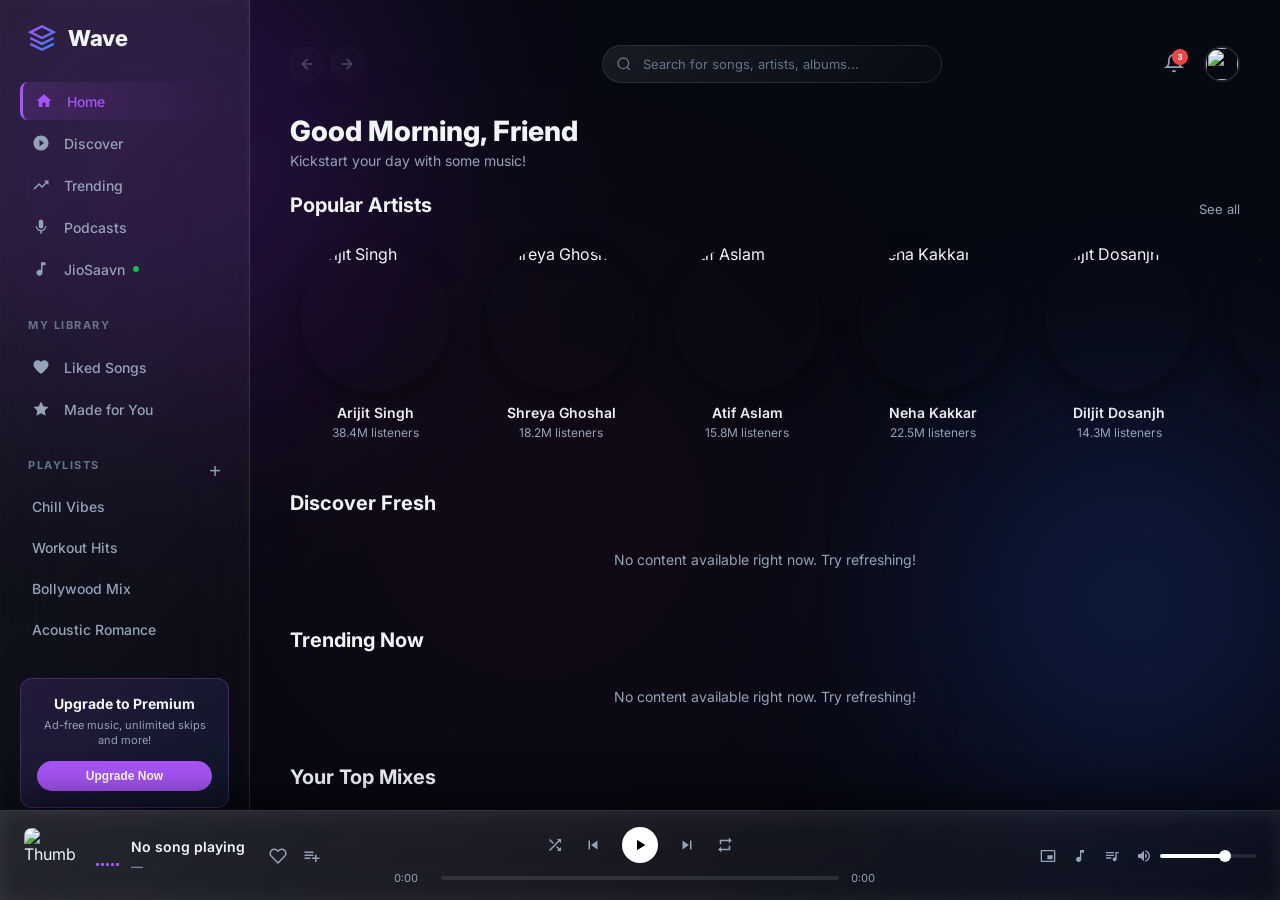
==== index.html @ ecfdfbd8 "version 1.7" ====
<!DOCTYPE html>
    <html lang="en">
    <head>
      <meta charset="UTF-8">
      <meta name="viewport" content="width=device-width, initial-scale=1.0, maximum-scale=1.0, user-scalable=no">
      <title>Wave Music</title>
      <link rel="preconnect" href="https://fonts.googleapis.com">
      <link rel="preconnect" href="https://fonts.gstatic.com" crossorigin>
      <link href="https://fonts.googleapis.com/css2?family=Inter:wght@400;500;600;700;800&display=swap" rel="stylesheet">
      <link rel="stylesheet" href="style.css">
      <link rel="manifest" href="./manifest.json">
      <meta name="theme-color" content="#0a0a0a">
      <link rel="icon" type="image/png" href="https://placehold.co/192x192/1a1a1a/a855f7?text=W">
      <link rel="apple-touch-icon" href="https://placehold.co/192x192/1a1a1a/a855f7?text=W">
    </head>
    <body>

      <div class="bg-theme">
        <div class="glow glow-purple"></div>
        <div class="glow glow-blue"></div>
        <div class="glow glow-pink"></div>
      </div>

      <div class="app-container">

        <aside class="sidebar">
          <div class="logo">
            <svg viewBox="0 0 24 24" fill="none" stroke="url(#logo-grad)" stroke-width="2"><path d="M12 2L2 7l10 5 10-5-10-5zM2 17l10 5 10-5M2 12l10 5 10-5"/><defs><linearGradient id="logo-grad" x1="0" y1="0" x2="1" y2="1"><stop offset="0%" stop-color="#a855f7"/><stop offset="100%" stop-color="#3b82f6"/></linearGradient></defs></svg>
            <span>Wave</span>
          </div>

          <nav class="nav-section">
            <a href="#" class="nav-item active" onclick="navigateTo('home', event)">
              <svg viewBox="0 0 24 24" fill="currentColor"><path d="M10 20v-6h4v6h5v-8h3L12 3 2 12h3v8z"/></svg>
              Home
            </a>
            <a href="#" class="nav-item" onclick="navigateTo('discover', event)">
              <svg viewBox="0 0 24 24" fill="currentColor"><path d="M12 2C6.48 2 2 6.48 2 12s4.48 10 10 10 10-4.48 10-10S17.52 2 12 2zm-2 14.5v-9l6 4.5-6 4.5z"/></svg>
              Discover
            </a>
            <a href="#" class="nav-item" onclick="navigateTo('trending', event)">
              <svg viewBox="0 0 24 24" fill="currentColor"><path d="M16 6l2.29 2.29-4.88 4.88-4-4L2 16.59 3.41 18l6-6 4 4 6.3-6.29L22 12V6z"/></svg>
              Trending
            </a>
            <a href="#" class="nav-item" onclick="navigateTo('podcasts', event)">
              <svg viewBox="0 0 24 24" fill="currentColor"><path d="M12 14c1.66 0 2.99-1.34 2.99-3L15 5c0-1.66-1.34-3-3-3S9 3.34 9 5v6c0 1.66 1.34 3 3 3zm5.3-3c0 3-2.54 5.1-5.3 5.1S6.7 14 6.7 11H5c0 3.41 2.72 6.23 6 6.72V21h2v-3.28c3.28-.48 6-3.3 6-6.72h-1.7z"/></svg>
              Podcasts
            </a>
            <a href="#" class="nav-item nav-jiosaavn" onclick="navigateTo('jiosaavn-browse', event)">
              <svg viewBox="0 0 24 24" fill="currentColor"><path d="M12 3v10.55c-.59-.34-1.27-.55-2-.55-2.21 0-4 1.79-4 4s1.79 4 4 4 4-1.79 4-4V7h4V3h-6z"/></svg>
              <span>JioSaavn <span class="live-dot"></span></span>
            </a>
          </nav>

          <div class="nav-section">
            <h3 class="section-title">MY LIBRARY</h3>
            <a href="#" class="nav-item" onclick="navigateTo('liked', event)">
              <svg viewBox="0 0 24 24" fill="currentColor"><path d="M12 21.35l-1.45-1.32C5.4 15.36 2 12.28 2 8.5 2 5.42 4.42 3 7.5 3c1.74 0 3.41.81 4.5 2.09C13.09 3.81 14.76 3 16.5 3 19.58 3 22 5.42 22 8.5c0 3.78-3.4 6.86-8.55 11.54L12 21.35z"/></svg>
              Liked Songs
            </a>
            <a href="#" class="nav-item" onclick="navigateTo('madeforyou', event)">
              <svg viewBox="0 0 24 24" fill="currentColor"><path d="M12 2l3.09 6.26L22 9.27l-5 4.87 1.18 6.88L12 17.77l-6.18 3.25L7 14.14 2 9.27l6.91-1.01L12 2z"/></svg>
              Made for You
            </a>
          </div>

          <div class="nav-section">
            <div class="section-title-row">
              <h3 class="section-title">PLAYLISTS</h3>
              <button class="add-btn" onclick="openCreatePlaylist()">+</button>
            </div>
            <a href="#" class="nav-item" onclick="navigateTo('playlist', event, 'm1')">Chill Vibes</a>
            <a href="#" class="nav-item" onclick="navigateTo('playlist', event, 'm2')">Workout Hits</a>
            <a href="#" class="nav-item" onclick="navigateTo('playlist', event, 'm3')">Bollywood Mix</a>
            <a href="#" class="nav-item" onclick="navigateTo('playlist', event, 'm4')">Acoustic Romance</a>
          </div>

          <div class="upgrade-card">
            <h4>Upgrade to Premium</h4>
            <p>Ad-free music, unlimited skips and more!</p>
            <button class="upgrade-btn">Upgrade Now</button>
          </div>
        </aside>

        <main class="main-content">

          <header class="topbar">
            
            <div class="nav-arrows" id="nav-arrows">
              <button class="nav-arrow-btn" id="btn-back" onclick="goBack()" title="Go Back" disabled>
                <svg viewBox="0 0 24 24" fill="none" stroke="currentColor" stroke-width="2.5" stroke-linecap="round" stroke-linejoin="round">
                  <path d="M19 12H5M12 5l-7 7 7 7"/>
                </svg>
              </button>
              <button class="nav-arrow-btn" id="btn-forward" onclick="goForward()" title="Go Forward" disabled>
                <svg viewBox="0 0 24 24" fill="none" stroke="currentColor" stroke-width="2.5" stroke-linecap="round" stroke-linejoin="round">
                  <path d="M5 12h14M12 5l7 7-7 7"/>
                </svg>
              </button>
            </div>
            <div class="search-container">
              <svg class="search-icon" viewBox="0 0 24 24" fill="none" stroke="currentColor" stroke-width="2"><circle cx="11" cy="11" r="8"/><path d="M21 21l-4.35-4.35"/></svg>
              <input type="text" id="search-input" placeholder="Search for songs, artists, albums..." class="search-input" oninput="handleSearch(event)">
              <div id="search-dropdown" class="search-dropdown hidden"></div>
            </div>


            <div class="dynamic-island" id="dynamic-island" onclick="toggleDiExpanded()">
              <div class="di-notif-content" id="di-notif-content">
                <div class="di-icon" id="di-icon-wrap"></div>
                <div class="di-content">
                  <span class="di-text" id="di-text"></span>
                  <span class="di-subtext" id="di-subtext"></span>
                </div>
              </div>
              <div class="di-media-content" id="di-media-content" style="display: none;">
                <div class="di-media-collapsed" id="di-media-collapsed">
                  <img src="" alt="" class="di-art-small" id="di-art-small">
                  <div class="di-waveform" id="di-waveform-small">
                    <span></span><span></span><span></span><span></span>
                  </div>
                </div>
                <div class="di-media-expanded" id="di-media-expanded">
                  <div class="di-expanded-top">
                    <img src="" alt="" class="di-art-large" id="di-art-large">
                    <div class="di-expanded-info">
                      <div class="di-title" id="di-media-title">Song Title</div>
                      <div class="di-artist" id="di-media-artist">Artist</div>
                    </div>
                    <div class="di-waveform large" id="di-waveform-large">
                      <span></span><span></span><span></span><span></span>
                    </div>
                  </div>
                  <div class="di-expanded-progress">
                    <span id="di-curr-time">0:00</span>
                    <div class="di-prog-bg" onclick="event.stopPropagation(); seekDi(event)">
                      <div class="di-prog-fill" id="di-prog-fill"></div>
                    </div>
                    <span id="di-tot-time">-0:00</span>
                  </div>
                  <div class="di-expanded-controls">
                    <button onclick="event.stopPropagation(); prevSong()"><svg viewBox="0 0 24 24" fill="currentColor"><path d="M19 20L9 12l10-8v16z M5 19h2V5H5v14z"/></svg></button>
                    <button onclick="event.stopPropagation(); togglePlay()" id="di-play-btn"><svg viewBox="0 0 24 24" fill="currentColor"><path d="M8 5v14l11-7z"/></svg></button>
                    <button onclick="event.stopPropagation(); nextSong()"><svg viewBox="0 0 24 24" fill="currentColor"><path d="M5 4l10 8-10 8V4z M19 5h-2v14h2V5z"/></svg></button>
                  </div>
                </div>
              </div>
            </div>

            <div class="topbar-right">
              <button class="bell-btn" onclick="toggleNotifications()" id="bell-btn">
                <svg viewBox="0 0 24 24" fill="none" stroke="currentColor" stroke-width="2"><path d="M18 8A6 6 0 0 0 6 8c0 7-3 9-3 9h18s-3-2-3-9"/><path d="M13.73 21a2 2 0 0 1-3.46 0"/></svg>
                <span class="notif-badge" id="notif-badge">3</span>
              </button>
              <div class="notif-dropdown hidden" id="notif-dropdown">
                <div class="notif-header"><h4>Notifications</h4><button onclick="clearNotifications()">Clear</button></div>
                <div class="notif-item"><span class="notif-dot"></span>New release: Kesariya by Arijit Singh</div>
                <div class="notif-item"><span class="notif-dot"></span>Anuv Jain dropped a new album!</div>
                <div class="notif-item"><span class="notif-dot"></span>Your Daily Mix is ready</div>
              </div>
              <div class="profile-pic" id="profile-pic" onclick="openProfileModal()" title="Edit Profile">
                <img src="https://placehold.co/100x100/1a1a1a/a855f7?text=U" alt="" id="profile-img">
                <div class="profile-initial hidden" id="profile-initial"></div>
              </div>
            </div>
          </header>

          <div id="main-view">
            
          </div>
          
        </main>

      </div>

      <nav class="mobile-nav" id="mobile-nav">
        <a href="#" class="mob-nav-item active" onclick="navigateTo('home', event)">
          <svg viewBox="0 0 24 24" fill="currentColor"><path d="M10 20v-6h4v6h5v-8h3L12 3 2 12h3v8z"/></svg>
          <span>Home</span>
        </a>
        <a href="#" class="mob-nav-item" onclick="navigateTo('discover', event)">
          <svg viewBox="0 0 24 24" fill="currentColor"><path d="M12 2C6.48 2 2 6.48 2 12s4.48 10 10 10 10-4.48 10-10S17.52 2 12 2zm-2 14.5v-9l6 4.5-6 4.5z"/></svg>
          <span>Discover</span>
        </a>
        <a href="#" class="mob-nav-item" onclick="navigateTo('library', event)">
          <svg viewBox="0 0 24 24" fill="currentColor"><path d="M4 6H2v14c0 1.1.9 2 2 2h14v-2H4V6zm16-4H8c-1.1 0-2 .9-2 2v12c0 1.1.9 2 2 2h12c1.1 0 2-.9 2-2V4c0-1.1-.9-2-2-2zm-1 9H9V9h10v2zm-4 4H9v-2h6v2zm4-8H9V5h10v2z"/></svg>
          <span>Library</span>
        </a>
        <a href="#" class="mob-nav-item" onclick="navigateTo('search', event)">
          <svg viewBox="0 0 24 24" fill="none" stroke="currentColor" stroke-width="2"><circle cx="11" cy="11" r="8"/><path d="M21 21l-4.35-4.35" stroke-linecap="round"/></svg>
          <span>Search</span>
        </a>
        <a href="#" class="mob-nav-item" onclick="openProfileModal()">
          <svg viewBox="0 0 24 24" fill="currentColor"><path d="M12 12c2.21 0 4-1.79 4-4s-1.79-4-4-4-4 1.79-4 4 1.79 4 4 4zm0 2c-2.67 0-8 1.34-8 4v2h16v-2c0-2.66-5.33-4-8-4z"/></svg>
          <span>Profile</span>
        </a>
      </nav>
      
      <div class="mobile-now-playing" id="mobile-now-playing">
        
        <div class="mnp-handle-bar" id="mnp-drag-handle"></div>

        <div class="mnp-art-wrap">
          <img src="https://placehold.co/200x200/1a1a1a/a855f7?text=Music" alt="" class="mnp-art" id="mnp-art">
          <div class="mnp-art-glow" id="mnp-art-glow"></div>
        </div>

        <div class="mnp-info">
          <div class="mnp-meta">
            <div>
              <div class="mnp-title" id="mnp-title">No song playing</div>
              <div class="mnp-artist" id="mnp-artist">—</div>
            </div>
            <button class="mnp-like-btn" id="mnp-like-btn" onclick="toggleLike(); syncMobileNowPlayingLike()">
              <svg viewBox="0 0 24 24" fill="none" stroke="currentColor" stroke-width="2"><path d="M20.84 4.61a5.5 5.5 0 0 0-7.78 0L12 5.67l-1.06-1.06a5.5 5.5 0 0 0-7.78 7.78l1.06 1.06L12 21.23l7.78-7.78 1.06-1.06a5.5 5.5 0 0 0 0-7.78z"/></svg>
            </button>
          </div>

          <div class="mnp-progress-wrap">
            <div class="mnp-progress-bar" id="mnp-prog-track" onclick="seekTo(event)">
              <div class="mnp-progress-fill" id="mnp-prog-fill"></div>
              <div class="mnp-progress-thumb" id="mnp-prog-thumb"></div>
            </div>
            <div class="mnp-time-row">
              <span id="mnp-cur-time">0:00</span>
              <span id="mnp-tot-time">0:00</span>
            </div>
          </div>

          <div class="mnp-controls">
            <button class="mnp-ctrl-btn" id="mnp-shuffle" onclick="toggleShuffle()">
              <svg viewBox="0 0 24 24" fill="currentColor"><path d="M10.59 9.17L5.41 4 4 5.41l5.17 5.17 1.42-1.41zM14.5 4l2.04 2.04L4 18.59 5.41 20 17.96 7.46 20 9.5V4h-5.5zm.33 9.41l-1.41 1.41 3.13 3.13L14.5 20H20v-5.5l-2.04 2.04-3.13-3.13z"/></svg>
            </button>
            <button class="mnp-ctrl-btn mnp-prev" onclick="prevSong()">
              <svg viewBox="0 0 24 24" fill="currentColor"><path d="M6 6h2v12H6zm3.5 6l8.5 6V6z"/></svg>
            </button>
            <button class="mnp-play-btn" id="mnp-play-btn" onclick="togglePlay()">
              <svg id="mnp-ico-play" viewBox="0 0 24 24" fill="currentColor"><path d="M8 5v14l11-7z"/></svg>
              <svg id="mnp-ico-pause" viewBox="0 0 24 24" fill="currentColor" style="display:none"><path d="M6 19h4V5H6v14zm8-14v14h4V5h-4z"/></svg>
            </button>
            <button class="mnp-ctrl-btn mnp-next" onclick="nextSong()">
              <svg viewBox="0 0 24 24" fill="currentColor"><path d="M6 18l8.5-6L6 6v12zM16 6v12h2V6h-2z"/></svg>
            </button>
            <button class="mnp-ctrl-btn" onclick="openMobileQueue()">
              <svg viewBox="0 0 24 24" fill="currentColor"><path d="M15 6H3v2h12V6zm0 4H3v2h12v-2zM3 16h8v-2H3v2zM17 6v8.18c-.31-.11-.65-.18-1-.18-1.66 0-3 1.34-3 3s1.34 3 3 3 3-1.34 3-3V8h3V6h-5z"/></svg>
            </button>
          </div>

          <div class="mnp-volume">
            <svg viewBox="0 0 24 24" fill="currentColor" width="16" height="16"><path d="M18.5 12c0-1.77-1.02-3.29-2.5-4.03v8.05c1.48-.73 2.5-2.25 2.5-4.02zM5 9v6h4l5 5V4L9 9H5z"/></svg>
            <input type="range" class="mnp-vol-slider" id="mnp-vol-slider" min="0" max="100" value="70" oninput="setVolume(this.value)">
            <svg viewBox="0 0 24 24" fill="currentColor" width="16" height="16"><path d="M3 9v6h4l5 5V4L7 9H3zm13.5 3c0-1.77-1.02-3.29-2.5-4.03v8.05c1.48-.73 2.5-2.25 2.5-4.02zM14 3.23v2.06c2.89.86 5 3.54 5 6.71s-2.11 5.85-5 6.71v2.06c4.01-.91 7-4.49 7-8.77s-2.99-7.86-7-8.77z"/></svg>
          </div>
        </div>
      </div>

      <div class="bottom-player" id="bottom-player-bar" onclick="openMobileNowPlaying(event)">
        <div class="player-left">
          <img src="https://placehold.co/200x200/1a1a1a/a855f7?text=Music" alt="Thumb" class="player-thumb" id="pl-thumb">
          <div class="equalizer" id="equalizer">
            <span class="eq-bar"></span><span class="eq-bar"></span><span class="eq-bar"></span><span class="eq-bar"></span><span class="eq-bar"></span>
          </div>
          <div class="player-info">
            <div class="player-title" id="pl-title">No song playing</div>
            <div class="player-artist" id="pl-artist">—</div>
          </div>
          <button class="icon-btn heart-btn" id="like-btn" onclick="toggleLike()"><svg viewBox="0 0 24 24" fill="none" stroke="currentColor" stroke-width="2"><path d="M20.84 4.61a5.5 5.5 0 0 0-7.78 0L12 5.67l-1.06-1.06a5.5 5.5 0 0 0-7.78 7.78l1.06 1.06L12 21.23l7.78-7.78 1.06-1.06a5.5 5.5 0 0 0 0-7.78z"/></svg></button>
          <button class="icon-btn" onclick="openAddToPlaylistModal()" title="Add to Playlist"><svg viewBox="0 0 24 24" fill="currentColor"><path d="M14 10H2v2h12v-2zm0-4H2v2h12V6zm4 8v-4h-2v4h-4v2h4v4h2v-4h4v-2h-4zM2 16h8v-2H2v2z"/></svg></button>
        </div>

        <div class="player-center">
          <div class="player-controls">
            <button class="icon-btn ctrl-btn" id="btn-shuffle" onclick="toggleShuffle()"><svg viewBox="0 0 24 24" fill="currentColor"><path d="M10.59 9.17L5.41 4 4 5.41l5.17 5.17 1.42-1.41zM14.5 4l2.04 2.04L4 18.59 5.41 20 17.96 7.46 20 9.5V4h-5.5zm.33 9.41l-1.41 1.41 3.13 3.13L14.5 20H20v-5.5l-2.04 2.04-3.13-3.13z"/></svg></button>
            <button class="icon-btn ctrl-btn" onclick="prevSong()"><svg viewBox="0 0 24 24" fill="currentColor"><path d="M6 6h2v12H6zm3.5 6l8.5 6V6z"/></svg></button>
            <button class="play-pause-circle" id="play-pause-btn" onclick="togglePlay()">
              <svg id="ico-play" viewBox="0 0 24 24" fill="currentColor"><path d="M8 5v14l11-7z"/></svg>
              <svg id="ico-pause" viewBox="0 0 24 24" fill="currentColor" style="display:none;"><path d="M6 19h4V5H6v14zm8-14v14h4V5h-4z"/></svg>
            </button>
            <button class="icon-btn ctrl-btn" onclick="nextSong()"><svg viewBox="0 0 24 24" fill="currentColor"><path d="M6 18l8.5-6L6 6v12zM16 6v12h2V6h-2z"/></svg></button>
            <button class="icon-btn ctrl-btn" id="btn-repeat" onclick="toggleRepeat()"><svg viewBox="0 0 24 24" fill="currentColor"><path d="M7 7h10v3l4-4-4-4v3H5v6h2V7zm10 10H7v-3l-4 4 4 4v-3h12v-6h-2v4z"/></svg></button>
          </div>
          <div class="progress-container">
            <span class="time-text" id="cur-time">0:00</span>
            <div class="progress-bar" id="prog-track" onclick="seekTo(event)">
              <div class="progress-fill" id="prog-fill"></div>
              <div class="progress-thumb" id="prog-thumb"></div>
            </div>
            <span class="time-text" id="tot-time">0:00</span>
          </div>
        </div>

        <div class="player-right">

          <button class="icon-btn sm-btn" onclick="toggleMiniPlayer()" id="mini-toggle" title="Mini Player"><svg viewBox="0 0 24 24" fill="currentColor"><path d="M19 11h-8v6h8v-6zm4 8V4.98C23 3.88 22.1 3 21 3H3c-1.1 0-2 .88-2 1.98V19c0 1.1.9 2 2 2h18c1.1 0 2-.9 2-2zm-2 .02H3V4.97h18v14.05z"/></svg></button>
          <button class="icon-btn sm-btn"><svg viewBox="0 0 24 24" fill="currentColor"><path d="M12 3v10.55c-.59-.34-1.27-.55-2-.55-2.21 0-4 1.79-4 4s1.79 4 4 4 4-1.79 4-4V7h4V3h-6z"/></svg></button>
          <button class="icon-btn sm-btn" onclick="toggleQueue()"><svg viewBox="0 0 24 24" fill="currentColor"><path d="M15 6H3v2h12V6zm0 4H3v2h12v-2zM3 16h8v-2H3v2zM17 6v8.18c-.31-.11-.65-.18-1-.18-1.66 0-3 1.34-3 3s1.34 3 3 3 3-1.34 3-3V8h3V6h-5z"/></svg></button>
          <div class="vol-control">
            <button class="icon-btn sm-btn" onclick="toggleMute()" id="mute-btn">
              <svg viewBox="0 0 24 24" fill="currentColor" width="16" height="16"><path d="M3 9v6h4l5 5V4L7 9H3zm13.5 3c0-1.77-1.02-3.29-2.5-4.03v8.05c1.48-.73 2.5-2.25 2.5-4.02zM14 3.23v2.06c2.89.86 5 3.54 5 6.71s-2.11 5.85-5 6.71v2.06c4.01-.91 7-4.49 7-8.77s-2.99-7.86-7-8.77z"/></svg>
            </button>
            <input type="range" id="vol-slider" min="0" max="100" value="70" oninput="setVolume(this.value)" class="vol-slider">
          </div>
        </div>
      </div>

      <div class="mini-player hidden" id="mini-player">
        <img src="" alt="" id="mini-thumb" class="mini-thumb">
        <div class="mini-info">
          <div class="mini-title" id="mini-title"></div>
          <div class="mini-artist" id="mini-artist"></div>
        </div>
        <button class="play-pause-circle mini-pp" onclick="togglePlay()" id="mini-pp-btn">
          <svg id="mini-ico-play" viewBox="0 0 24 24" fill="currentColor"><path d="M8 5v14l11-7z"/></svg>
          <svg id="mini-ico-pause" viewBox="0 0 24 24" fill="currentColor" style="display:none;"><path d="M6 19h4V5H6v14zm8-14v14h4V5h-4z"/></svg>
        </button>
        <button class="icon-btn" onclick="toggleMiniPlayer()" style="color:white;"><svg viewBox="0 0 24 24" fill="currentColor" width="18" height="18"><path d="M19 11h-8v6h8v-6zm4 8V4.98C23 3.88 22.1 3 21 3H3c-1.1 0-2 .88-2 1.98V19c0 1.1.9 2 2 2h18c1.1 0 2-.9 2-2zm-2 .02H3V4.97h18v14.05z"/></svg></button>
      </div>

      <div class="modal-overlay hidden" id="modal-overlay" onclick="closeCreatePlaylist()">
        <div class="modal-card" onclick="event.stopPropagation()">
          <h2>Create Playlist</h2>
          <p style="color:var(--text-muted); margin-bottom:20px;">Give your playlist a name</p>
          <input type="text" id="playlist-name-input" class="modal-input" placeholder="My Playlist" maxlength="30">
          <div class="modal-btns">
            <button class="modal-cancel" onclick="closeCreatePlaylist()">Cancel</button>
            <button class="modal-create" onclick="createPlaylist()">Create</button>
          </div>
        </div>
      </div>

      <div class="modal-overlay hidden" id="add-to-playlist-modal" onclick="closeAddToPlaylistModal()">
        <div class="modal-card" onclick="event.stopPropagation()">
          <h2>Add to Playlist</h2>
          <p style="color:var(--text-muted); margin-bottom:20px;">Select a playlist to add this song</p>
          <div id="playlist-select-list" style="max-height: 200px; overflow-y: auto; margin-bottom: 20px; display: flex; flex-direction: column; gap: 8px;">
            
          </div>
          <div class="modal-btns">
            <button class="modal-cancel" onclick="closeAddToPlaylistModal()">Cancel</button>
          </div>
        </div>
      </div>

      <div class="modal-overlay hidden" id="delete-playlist-modal" onclick="closeDeletePlaylistModal()">
        <div class="modal-card" onclick="event.stopPropagation()">
          <h2>Delete Playlist</h2>
          <p style="color:var(--text-muted); margin-bottom:20px;">Are you sure you want to delete this playlist? This action cannot be undone.</p>
          <div class="modal-btns">
            <button class="modal-cancel" onclick="closeDeletePlaylistModal()">Cancel</button>
            <button class="modal-create" style="background: rgba(255,50,50,0.2); color: #ff5555; border: 1px solid rgba(255,50,50,0.5);" id="confirm-delete-playlist-btn">Delete</button>
          </div>
        </div>
      </div>

      <aside id="queue-panel" class="queue-panel">
        <div class="queue-header">
          <h2>Queue</h2>
          <button class="icon-btn" onclick="toggleQueue()"><svg viewBox="0 0 24 24" fill="currentColor"><path d="M19 6.41L17.59 5 12 10.59 6.41 5 5 6.41 10.59 12 5 17.59 6.41 19 12 13.41 17.59 19 19 17.59 13.41 12z"/></svg></button>
        </div>
        <div class="queue-section">
          <h3>Now Playing</h3>
          <div id="queue-now" class="queue-list"></div>
        </div>
        <div class="queue-section">
          <div style="display:flex; justify-content:space-between; align-items:flex-end;">
            <h3>Next in Queue</h3>
            <button class="clear-queue-btn" onclick="clearQueue()">Clear Queue</button>
          </div>
          <div id="queue-list" class="queue-list"></div>
        </div>
      </aside>

      <audio id="audio-el" preload="none" crossorigin="anonymous"></audio>



      <div class="modal-overlay hidden" id="profile-modal" onclick="closeProfileModal()">
        <div class="modal-card profile-modal-card" onclick="event.stopPropagation()">
          <div class="profile-modal-avatar" id="pm-avatar">
            <img src="" id="pm-avatar-img" class="hidden">
            <div class="pm-initial" id="pm-initial">?</div>
          </div>
          <h2 id="pm-heading">Welcome to Wave!</h2>
          <p style="color:var(--text-muted); margin-bottom:20px;" id="pm-subtext">Tell us your name to get started</p>
          <input type="text" id="profile-name-input" class="modal-input" placeholder="Your name" maxlength="20">
          <label class="upload-label" id="upload-label">
            <svg viewBox="0 0 24 24" fill="currentColor" width="16" height="16"><path d="M21 19V5c0-1.1-.9-2-2-2H5c-1.1 0-2 .9-2 2v14c0 1.1.9 2 2 2h14c1.1 0 2-.9 2-2zM8.5 13.5l2.5 3.01L14.5 12l4.5 6H5l3.5-4.5z"/></svg>
            Upload Photo (optional)
            <input type="file" accept="image/*" id="profile-img-input" onchange="handleProfileImage(event)" style="display:none;">
          </label>
          <div class="modal-btns">
            <button class="modal-cancel" onclick="closeProfileModal()">Skip</button>
            <button class="modal-create" onclick="saveProfile()">Save</button>
          </div>
        </div>
      </div>

      <script>
        if ('serviceWorker' in navigator) {
          window.addEventListener('load', () => {
            navigator.serviceWorker.register('./sw.js').catch(() => {});
          });
        }
      </script>
      <script src="jiosaavn.js?v=2"></script>
      <script src="app.js?v=10"></script>
    </body>
    </html>
---- style.css ----
:root {
  --bg-dark: #070912;
  --glass-bg: linear-gradient(135deg, rgba(255, 255, 255, 0.08), rgba(255, 255, 255, 0.01));
  --glass-border: rgba(255, 255, 255, 0.1);
  --glass-hover: rgba(255, 255, 255, 0.15);
  --neon-purple: #a855f7;
  --neon-blue: #3b82f6;
  --text-main: #f1f5f9;
  --text-muted: #94a3b8;
  --text-dark: #64748b;
  --sidebar-w: 250px;
  --player-h: 90px;
  --radius: 12px;
}

* { margin: 0; padding: 0; box-sizing: border-box; }
body {
  font-family: 'Inter', sans-serif;
  background-color: var(--bg-dark);
  color: var(--text-main);
  overflow: hidden;
  height: 100vh;
}

.bg-theme {
  position: fixed; inset: 0; z-index: -1;
  overflow: hidden; pointer-events: none;
}
.glow {
  position: absolute; border-radius: 50%;
  filter: blur(120px); opacity: 0.4;
  animation: float 10s ease-in-out infinite alternate;
}
.glow-purple { width: 500px; height: 500px; background: #581c87; top: -100px; left: -100px; }
.glow-blue { width: 400px; height: 400px; background: #1e3a8a; bottom: 100px; right: -50px; animation-delay: -3s; }
.glow-pink { width: 300px; height: 300px; background: #831843; top: 40%; left: 30%; animation-delay: -7s; filter: blur(150px); opacity: 0.3; }

@keyframes float {
  from { transform: translate(0, 0) scale(1); }
  to { transform: translate(30px, 40px) scale(1.1); }
}

.app-container {
  display: flex;
  height: calc(100vh - var(--player-h));
}

.sidebar {
  width: var(--sidebar-w);
  background: var(--glass-bg);
  backdrop-filter: blur(40px); -webkit-backdrop-filter: blur(40px);
  border-right: 1px solid var(--glass-border);
  box-shadow: inset -1px 0 10px rgba(255, 255, 255, 0.03);
  display: flex; flex-direction: column;
  padding: 24px 20px;
  overflow-y: auto; scrollbar-width: none;
}
.sidebar::-webkit-scrollbar { display: none; }

.logo { display: flex; align-items: center; gap: 12px; margin-bottom: 30px; padding-left: 8px; }
.logo svg { width: 28px; height: 28px; }
.logo span { font-size: 22px; font-weight: 800; letter-spacing: -0.5px; }

.nav-section { margin-bottom: 30px; display: flex; flex-direction: column; gap: 4px; }
.section-title { font-size: 11px; font-weight: 700; color: var(--text-dark); text-transform: uppercase; letter-spacing: 1.5px; margin-bottom: 12px; padding-left: 8px; }
.section-title-row { display: flex; justify-content: space-between; align-items: center; padding-right: 8px; }
.add-btn { background: none; border: none; color: var(--text-muted); font-size: 20px; cursor: pointer; transition: color 0.2s; }
.add-btn:hover { color: var(--text-main); }

.nav-item {
  display: flex; align-items: center; gap: 14px;
  padding: 10px 12px; border-radius: 8px;
  color: var(--text-muted); text-decoration: none;
  font-size: 14px; font-weight: 500;
  transition: all 0.2s ease;
}
.nav-item svg { width: 18px; height: 18px; }
.nav-item:hover { background: var(--glass-hover); color: var(--text-main); }
.nav-item.active { background: linear-gradient(90deg, rgba(168,85,247,0.15), transparent); color: var(--neon-purple); border-left: 3px solid var(--neon-purple); }

.upgrade-card {
  margin-top: auto;
  background: linear-gradient(135deg, rgba(168,85,247,0.15), rgba(59,130,246,0.1));
  border: 1px solid rgba(168,85,247,0.3);
  padding: 16px; border-radius: 12px;
  text-align: center;
}
.upgrade-card h4 { font-size: 14px; margin-bottom: 6px; }
.upgrade-card p { font-size: 11px; color: var(--text-muted); margin-bottom: 12px; line-height: 1.4; }
.upgrade-btn { width: 100%; padding: 8px; border-radius: 20px; border: none; background: var(--neon-purple); color: white; font-size: 12px; font-weight: 600; cursor: pointer; transition: 0.2s; }
.upgrade-btn:hover { background: #9333ea; box-shadow: 0 0 15px rgba(168,85,247,0.4); }

.main-content {
  flex: 1; 
  background: transparent;
  overflow-y: auto; scrollbar-width: none;
  padding: 24px 40px calc(var(--player-h) + 40px) 40px;
}
.main-content::-webkit-scrollbar { display: none; }

.topbar {
  display: flex; justify-content: space-between; align-items: center;
  height: 80px; position: sticky; top: -33px; z-index: 50;
}

.nav-arrows {
  display: flex; align-items: center; gap: 6px;
  margin-right: 16px; flex-shrink: 0;
}
.nav-arrow-btn {
  width: 34px; height: 34px; border-radius: 50%;
  background: rgba(255,255,255,0.07);
  border: 1px solid rgba(255,255,255,0.1);
  color: var(--text-main); cursor: pointer;
  display: flex; align-items: center; justify-content: center;
  transition: all 0.2s ease;
  backdrop-filter: blur(10px);
}
.nav-arrow-btn svg { width: 16px; height: 16px; }
.nav-arrow-btn:hover:not(:disabled) {
  background: rgba(168,85,247,0.2);
  border-color: rgba(168,85,247,0.4);
  color: #c084fc;
  transform: scale(1.1);
  box-shadow: 0 0 12px rgba(168,85,247,0.25);
}
.nav-arrow-btn:disabled {
  opacity: 0.25; cursor: default; pointer-events: none;
}
.nav-arrow-btn:active:not(:disabled) {
  transform: scale(0.92);
}
.search-container { position: relative; width: 340px; }
.search-icon { position: absolute; left: 14px; top: 50%; transform: translateY(-50%); width: 16px; height: 16px; color: var(--text-dark); }
.search-input {
  width: 100%; background: var(--glass-bg); border: 1px solid var(--glass-border);
  padding: 10px 14px 10px 40px; border-radius: 24px;
  color: var(--text-main); font-size: 13px; font-family: inherit;
  outline: none; transition: 0.3s;
}
.search-input:focus { border-color: rgba(168,85,247,0.5); background: rgba(255,255,255,0.08); box-shadow: 0 0 0 2px rgba(168,85,247,0.2); }
.search-input::placeholder { color: var(--text-dark); }

.search-dropdown {
  position: absolute; top: calc(100% + 8px); left: 0; right: 0;
  background: linear-gradient(135deg, rgba(255, 255, 255, 0.12), rgba(255, 255, 255, 0.02));
  backdrop-filter: blur(50px); -webkit-backdrop-filter: blur(50px);
  border: 1px solid var(--glass-border);
  border-radius: 16px; padding: 8px; z-index: 1000;
  box-shadow: 0 15px 35px rgba(0,0,0,0.6), inset 0 2px 10px rgba(255,255,255,0.05); 
  max-height: 300px; overflow-y: auto; scrollbar-width: none;
}
.search-dropdown::-webkit-scrollbar { display: none; }
.search-dropdown.hidden { display: none; }
.search-item {
  display: flex; align-items: center; gap: 12px; padding: 8px;
  border-radius: 8px; cursor: pointer; transition: 0.2s;
}
.search-item:hover { background: rgba(255,255,255,0.08); }
.search-item img { width: 36px; height: 36px; border-radius: 6px; object-fit: cover; }
.search-item-info h4 { font-size: 13px; font-weight: 600; color: var(--text-main); }
.search-item-info p { font-size: 11px; color: var(--text-muted); }

.topbar-right { display: flex; align-items: center; gap: 20px; }

.dynamic-island {
  position: absolute;
  right: 80px; top: 16px;
  transform: scaleX(0);
  transform-origin: right top;
  display: flex; align-items: center; justify-content: center;
  background: rgba(10, 10, 10, 0.65);
  backdrop-filter: blur(20px);
  -webkit-backdrop-filter: blur(20px);
  border: 1px solid rgba(255, 255, 255, 0.08);
  border-radius: 50px;
  padding: 8px 16px;
  min-width: 44px;
  height: 48px;
  box-shadow: 0 4px 24px rgba(0, 0, 0, 0.8),
              0 0 10px rgba(0, 0, 0, 0.5),
              inset 0 1px 6px rgba(255, 255, 255, 0.1);
  opacity: 0;
  pointer-events: none;
  z-index: 600;
  transition: transform 0.4s cubic-bezier(0.34, 1.56, 0.64, 1),
              opacity 0.3s ease,
              width 0.4s cubic-bezier(0.34, 1.56, 0.64, 1),
              height 0.4s cubic-bezier(0.34, 1.56, 0.64, 1),
              border-radius 0.4s cubic-bezier(0.34, 1.56, 0.64, 1),
              padding 0.4s ease;
  will-change: transform, opacity, width, height, border-radius;
  overflow: hidden;
  cursor: pointer;
}

/* Notification Mode */
.di-notif-content {
  display: flex; align-items: center; gap: 10px; width: 100%;
}
.di-icon {
  width: 22px; height: 22px; flex-shrink: 0;
  display: flex; align-items: center; justify-content: center;
}
.di-icon svg { width: 18px; height: 18px; }
.di-content {
  display: flex; flex-direction: column; overflow: hidden; min-width: 0;
}
.di-text {
  font-size: 13px; font-weight: 600; color: #e2e8f0;
  white-space: nowrap; overflow: hidden; text-overflow: ellipsis;
}
.di-subtext {
  font-size: 11px; font-weight: 400; color: rgba(255,255,255,0.45);
  white-space: nowrap; overflow: hidden; text-overflow: ellipsis; display: none;
}

/* Media Mode */
.di-media-content {
  width: 100%; height: 100%; display: flex; align-items: center; justify-content: center;
}
.di-media-collapsed {
  display: flex; align-items: center; justify-content: space-between; gap: 10px; width: 100%;
}
.di-art-small {
  width: 32px; height: 32px; border-radius: 6px; object-fit: cover; flex-shrink: 0;
}
.di-waveform {
  display: flex; gap: 3px; align-items: center; height: 16px; margin-right: 4px;
}
.di-waveform span {
  width: 3px; height: 100%; background: #f97316; border-radius: 2px;
  animation: wavePulse 1s ease-in-out infinite; transform-origin: bottom;
}
.di-waveform span:nth-child(2) { animation-delay: 0.2s; }
.di-waveform span:nth-child(3) { animation-delay: 0.4s; }
.di-waveform span:nth-child(4) { animation-delay: 0.6s; }
@keyframes wavePulse {
  0%, 100% { transform: scaleY(0.3); }
  50% { transform: scaleY(1); }
}
.di-waveform.paused span { animation-play-state: paused; }

.di-media-expanded {
  display: none; flex-direction: column; width: 100%; height: 100%; padding: 4px;
}
.di-expanded-top {
  display: flex; align-items: center; justify-content: space-between; margin-bottom: 12px; width: 100%;
}
.di-art-large {
  width: 60px; height: 60px; border-radius: 12px; object-fit: cover; flex-shrink: 0;
}
.di-expanded-info {
  flex: 1; margin: 0 12px; overflow: hidden;
}
.di-title {
  font-size: 15px; font-weight: 600; color: #fff; white-space: nowrap; overflow: hidden; text-overflow: ellipsis;
}
.di-artist {
  font-size: 13px; color: rgba(255,255,255,0.6); white-space: nowrap; overflow: hidden; text-overflow: ellipsis;
}
.di-waveform.large { height: 24px; }
.di-waveform.large span { width: 4px; border-radius: 2px; }

.di-expanded-progress {
  display: flex; align-items: center; gap: 8px; font-size: 11px; color: rgba(255,255,255,0.6); margin-bottom: 16px; width: 100%;
}
.di-prog-bg {
  flex: 1; height: 6px; background: rgba(255,255,255,0.2); border-radius: 3px; cursor: pointer; position: relative;
}
.di-prog-fill {
  height: 100%; background: #fff; border-radius: 3px; width: 0%; pointer-events: none;
}

.di-expanded-controls {
  display: flex; align-items: center; justify-content: center; gap: 32px; width: 100%;
}
.di-expanded-controls button {
  background: none; border: none; color: #fff; cursor: pointer; transition: 0.2s; display: flex; align-items: center; justify-content: center; padding: 0;
}
.di-expanded-controls button:hover { opacity: 0.8; transform: scale(1.1); }
.di-expanded-controls button svg { width: 28px; height: 28px; }
#di-play-btn svg { width: 38px; height: 38px; }

/* States */
.dynamic-island.di-show {
  transform: scaleX(1); opacity: 1; pointer-events: auto; width: max-content;
}
.dynamic-island.di-hide {
  transform: scaleX(0); opacity: 0;
}
.dynamic-island.di-media-playing {
  transform: scaleX(1); opacity: 1; pointer-events: auto; width: 150px; border-radius: 50px;
}
.dynamic-island.di-expanded {
  transform: scaleX(1); opacity: 1; pointer-events: auto;
  width: 350px; height: 180px; border-radius: 36px; padding: 20px;
}
.dynamic-island.di-expanded .di-media-collapsed { display: none; }
.dynamic-island.di-expanded .di-media-expanded { display: flex; }

/* Variants */
.dynamic-island.di-success .di-icon { color: #22c55e; }
.dynamic-island.di-warning .di-icon { color: #ef4444; }
.dynamic-island.di-info .di-icon { color: #3b82f6; }

@media (max-width: 768px) {
  .dynamic-island {
    position: fixed;
    right: auto; left: 50%;
    top: 16px;
    transform: translateX(-50%) scaleX(0);
    transform-origin: center top;
  }
  .dynamic-island.di-show {
    transform: translateX(-50%) scaleX(1);
  }
  .dynamic-island.di-hide {
    transform: translateX(-50%) scaleX(0);
  }
  .dynamic-island.di-media-playing {
    transform: translateX(-50%) scaleX(1);
  }
  .dynamic-island.di-expanded {
    transform: translateX(-50%) scaleX(1);
    width: 92vw; height: 180px; padding: 20px 16px;
  }
}
.bell-btn { background: none; border: none; color: var(--text-muted); cursor: pointer; transition: 0.2s; }
.bell-btn svg { width: 20px; height: 20px; }
.bell-btn:hover { color: var(--text-main); }
.profile-pic { width: 36px; height: 36px; border-radius: 50%; overflow: hidden; border: 2px solid var(--glass-border); }
.profile-pic img { width: 100%; height: 100%; object-fit: cover; }

.greeting-row { margin: 10px 0 24px; }
.greeting-row h1 { font-size: 28px; font-weight: 800; margin-bottom: 4px; }
.greeting-row p { font-size: 14px; color: var(--text-muted); }

.hero-banner {
  position: relative; height: 240px; border-radius: 16px; overflow: hidden;
  margin-bottom: 40px; display: flex; flex-direction: column; justify-content: flex-end;
  padding: 32px; border: 1px solid var(--glass-border);
}
.hero-bg { position: absolute; inset: 0; z-index: 0; }
.hero-bg img { 
  width: 100%; 
  height: 100%; 
  object-fit: cover; 
  filter: brightness(0.6) blur(10px); 
  transform: scale(1.1); 
}
.hero-bg::after {
  content: ''; position: absolute; inset: 0;
  background: linear-gradient(to right, rgba(10,12,24,0.95) 0%, rgba(10,12,24,0.4) 60%, transparent 100%);
}
.hero-content { position: relative; z-index: 1; }
.hero-tag { font-size: 11px; font-weight: 700; letter-spacing: 1.5px; color: var(--neon-purple); margin-bottom: 12px; display: block; }
.hero-title { font-size: 42px; font-weight: 800; margin-bottom: 6px; line-height: 1; }
.hero-artist { font-size: 16px; color: var(--text-muted); margin-bottom: 24px; }
.hero-actions { display: flex; align-items: center; gap: 20px; }
.play-btn-main {
  background: var(--neon-purple); color: white; border: none;
  padding: 10px 28px; border-radius: 24px; font-size: 14px; font-weight: 600; font-family: inherit;
  display: flex; align-items: center; gap: 8px; cursor: pointer; transition: 0.2s;
}
.play-btn-main svg { width: 16px; height: 16px; }
.play-btn-main:hover { transform: scale(1.05); background: #9333ea; box-shadow: 0 0 20px rgba(168,85,247,0.5); }
.hero-stats { font-size: 13px; color: var(--text-muted); }

.section-block { margin-bottom: 40px; }
.section-header { display: flex; justify-content: space-between; align-items: flex-end; margin-bottom: 16px; position: relative; z-index: 2; }
.section-header h2 { font-size: 20px; font-weight: 700; }
.section-header a { font-size: 13px; color: var(--text-muted); text-decoration: none; transition: 0.2s; }
.section-header a:hover { color: var(--text-main); }

.cards-container { 
  display: flex; gap: 16px; 
  overflow-x: auto; overflow-y: hidden;
  padding: 40px 20px 40px 10px; 
  margin: -40px -20px -40px -10px; 
  scrollbar-width: none; 
}
.cards-container::-webkit-scrollbar { display: none; }

.music-card {
  flex-shrink: 0; width: 170px;
  background: var(--glass-bg); 
  border: 1px solid var(--glass-border);
  border-radius: 12px; padding: 14px;
  position: relative; cursor: pointer;
  backdrop-filter: blur(35px); -webkit-backdrop-filter: blur(35px);
  box-shadow: inset 0 0 15px rgba(255, 255, 255, 0.02), 0 8px 32px rgba(0, 0, 0, 0.3);
  transition: transform 0.4s cubic-bezier(0.25, 0.8, 0.25, 1), box-shadow 0.4s ease, border-color 0.4s;
  will-change: transform;
}
.music-card:hover {
  transform: scale(1.15) translateY(-8px);
  border-color: rgba(168,85,247,0.4);
  background: rgba(255,255,255,0.12); 
  box-shadow: inset 0 0 20px rgba(255, 255, 255, 0.1), 0 25px 60px rgba(0,0,0,0.8), 0 0 45px rgba(168,85,247,0.25);
  z-index: 10;
}

.card-img-wrap { position: relative; border-radius: 8px; overflow: hidden; margin-bottom: 12px; aspect-ratio: 1; }
.card-img-wrap img { width: 100%; height: 100%; object-fit: cover; transition: transform 0.5s cubic-bezier(0.25, 0.8, 0.25, 1); }
.music-card:hover .card-img-wrap img { transform: scale(1.08); }

.card-overlay {
  position: absolute; inset: 0; background: rgba(0,0,0,0.4);
  display: flex; align-items: center; justify-content: center;
  opacity: 0; transition: opacity 0.3s;
}
.music-card:hover .card-overlay, .music-card.playing .card-overlay { opacity: 1; transition-delay: 0.1s; }

.card-play-btn {
  width: 44px; height: 44px; border-radius: 50%;
  background: var(--neon-purple); border: none; color: white;
  display: flex; align-items: center; justify-content: center; cursor: pointer;
  transform: translateY(10px); transition: 0.3s cubic-bezier(0.2, 0.8, 0.2, 1);
  box-shadow: 0 4px 15px rgba(168,85,247,0.5);
}
.card-play-btn svg { width: 18px; height: 18px; margin-left: 2px; }
.music-card:hover .card-play-btn, .music-card.playing .card-play-btn { transform: translateY(0); }
.card-play-btn:hover { background: #9333ea; transform: scale(1.1) !important; }

.card-info h3 { font-size: 14px; font-weight: 600; margin-bottom: 4px; white-space: nowrap; overflow: hidden; text-overflow: ellipsis; }
.card-info p { font-size: 12px; color: var(--text-muted); white-space: nowrap; overflow: hidden; text-overflow: ellipsis; }

.music-card.wide { width: 220px; }
.music-card.wide .card-img-wrap { aspect-ratio: 16/9; }

.music-card.artist-card {
  background: transparent;
  border-color: transparent;
  box-shadow: none;
  backdrop-filter: none;
  -webkit-backdrop-filter: none;
  padding: 10px;
}
.music-card.artist-card .card-img-wrap {
  box-shadow: 0 8px 24px rgba(0, 0, 0, 0.4);
  transition: box-shadow 0.4s ease, transform 0.4s ease;
}
.music-card.artist-card:hover {
  background: rgba(255, 255, 255, 0.05);
  border-color: rgba(255, 255, 255, 0.05);
  box-shadow: 0 10px 30px rgba(0, 0, 0, 0.25);
  border-radius: 16px;
  backdrop-filter: blur(20px); -webkit-backdrop-filter: blur(20px);
}
.music-card.artist-card:hover .card-img-wrap {
  box-shadow: 0 12px 32px rgba(168, 85, 247, 0.4);
}

.pl-header { display: flex; gap: 30px; align-items: flex-end; margin-bottom: 40px; padding-top: 20px; }
.pl-cover { width: 220px; height: 220px; border-radius: 16px; box-shadow: 0 10px 40px rgba(0,0,0,0.5); object-fit: cover; }
.pl-info h1 { font-size: 56px; font-weight: 800; margin: 8px 0 16px; line-height: 1.1; }
.list-row { display: flex; align-items: center; padding: 12px 16px; border-radius: 8px; cursor: pointer; transition: 0.2s; }
.list-row:hover { background: rgba(255,255,255,0.08); }
.col-num { width: 40px; color: var(--text-muted); font-size: 14px; }
.col-title { flex: 1; display: flex; align-items: center; gap: 12px; }
.col-title img { width: 40px; height: 40px; border-radius: 6px; object-fit: cover; }
.col-title h4 { font-size: 14px; font-weight: 600; }
.col-title p { font-size: 12px; color: var(--text-muted); }
.col-album { width: 30%; color: var(--text-muted); font-size: 13px; }
.col-time { width: 80px; text-align: right; color: var(--text-muted); font-size: 13px; }
.list-head { display: flex; align-items: center; padding: 8px 16px; border-bottom: 1px solid var(--glass-border); margin-bottom: 16px; color: var(--text-muted); font-size: 12px; letter-spacing: 1px; }

.bottom-player {
  position: fixed; bottom: 0; left: 0; right: 0;
  height: var(--player-h);
  background: linear-gradient(135deg, rgba(255, 255, 255, 0.12), rgba(255, 255, 255, 0.02));
  backdrop-filter: blur(50px); -webkit-backdrop-filter: blur(50px);
  border-top: 1px solid var(--glass-border);
  box-shadow: 0 -10px 40px rgba(0,0,0,0.6), inset 0 2px 20px rgba(255,255,255,0.08);
  display: flex; align-items: center; justify-content: space-between;
  padding: 0 24px; z-index: 100;
}

.player-left { display: flex; align-items: center; gap: 16px; width: 30%; }
.player-thumb { width: 56px; height: 56px; border-radius: 8px; object-fit: cover; }
.player-info { display: flex; flex-direction: column; gap: 4px; overflow: hidden; }
.player-title { font-size: 14px; font-weight: 600; white-space: nowrap; overflow: hidden; text-overflow: ellipsis; }
.player-artist { font-size: 12px; color: var(--text-muted); white-space: nowrap; overflow: hidden; text-overflow: ellipsis; }
.heart-btn { margin-left: 8px; }
.heart-btn.liked { color: var(--neon-purple); }
.heart-btn.liked svg { fill: var(--neon-purple); }

.player-center { display: flex; flex-direction: column; align-items: center; gap: 8px; width: 40%; }
.player-controls { display: flex; align-items: center; gap: 20px; }
.icon-btn { background: none; border: none; color: var(--text-muted); cursor: pointer; transition: 0.2s; display: flex; align-items: center; justify-content: center; }
.icon-btn:hover { color: var(--text-main); transform: scale(1.1); }
.icon-btn svg { width: 18px; height: 18px; }

.play-pause-circle {
  width: 36px; height: 36px; border-radius: 50%;
  background: white; color: black; border: none;
  display: flex; align-items: center; justify-content: center;
  cursor: pointer; transition: 0.2s;
}
.play-pause-circle svg { width: 18px; height: 18px; }
.play-pause-circle:hover { transform: scale(1.1); box-shadow: 0 0 15px rgba(255,255,255,0.3); }

.progress-container { display: flex; align-items: center; gap: 12px; width: 100%; max-width: 500px; }
.time-text { font-size: 11px; color: var(--text-muted); font-variant-numeric: tabular-nums; min-width: 35px; }
.progress-bar {
  flex: 1; height: 4px; background: rgba(255,255,255,0.1);
  border-radius: 2px; position: relative; cursor: pointer;
  transition: height 0.2s;
}
.progress-bar:hover { height: 6px; }
.progress-fill {
  height: 100%; width: 0%; border-radius: 2px;
  background: var(--text-main); pointer-events: none;
}
.progress-bar:hover .progress-fill { background: var(--neon-purple); }
.progress-thumb {
  position: absolute; top: 50%; right: 0; transform: translate(50%, -50%) scale(0);
  width: 12px; height: 12px; border-radius: 50%; background: white;
  transition: transform 0.2s; pointer-events: none; box-shadow: 0 2px 4px rgba(0,0,0,0.5);
}
.progress-bar:hover .progress-thumb { transform: translate(50%, -50%) scale(1); }

.player-right { display: flex; align-items: center; justify-content: flex-end; gap: 16px; width: 30%; }
.sm-btn svg { width: 16px; height: 16px; }
.vol-control { display: flex; align-items: center; gap: 8px; width: 120px; }
.vol-slider {
  -webkit-appearance: none; appearance: none; width: 100%; height: 4px;
  background: linear-gradient(to right, white var(--vol-fill, 70%), rgba(255,255,255,0.1) var(--vol-fill, 70%)); 
  border-radius: 2px; outline: none; cursor: pointer;
}
.vol-slider::-webkit-slider-thumb {
  -webkit-appearance: none; width: 12px; height: 12px; border-radius: 50%;
  background: white; cursor: pointer;
}
.vol-slider:hover::-webkit-slider-thumb { background: var(--neon-purple); }

.queue-panel {
  position: fixed; top: 16px; right: 16px; bottom: calc(var(--player-h) + 16px); width: 320px;
  background: var(--glass-bg); backdrop-filter: blur(40px); -webkit-backdrop-filter: blur(40px);
  border: 1px solid var(--glass-border); padding: 24px 20px; border-radius: 20px;
  box-shadow: 0 20px 40px rgba(0,0,0,0.5), inset 0 0 10px rgba(255,255,255,0.05);
  transform: translateX(120%); transition: transform 0.4s cubic-bezier(0.25, 0.8, 0.25, 1);
  z-index: 90; display: flex; flex-direction: column; overflow-y: auto; scrollbar-width: none;
}
.queue-panel.open { transform: translateX(0); }
.queue-panel::-webkit-scrollbar { display: none; }
.queue-header { display: flex; justify-content: space-between; align-items: center; margin-bottom: 24px; }
.queue-header h2 { font-size: 20px; font-weight: 700; }
.queue-section { margin-bottom: 24px; }
.queue-section h3 { font-size: 14px; font-weight: 600; color: var(--text-muted); margin-bottom: 12px; }
.queue-list { display: flex; flex-direction: column; gap: 8px; }
.q-item { display: flex; align-items: center; gap: 12px; padding: 8px; border-radius: 8px; cursor: pointer; transition: 0.2s; }
.q-item:hover { background: rgba(255,255,255,0.08); }
.q-item.now-playing { background: rgba(168,85,247,0.15); border: 1px solid rgba(168,85,247,0.3); }
.q-item img { width: 40px; height: 40px; border-radius: 6px; object-fit: cover; }
.q-info { flex: 1; overflow: hidden; }
.q-title { font-size: 13px; font-weight: 600; white-space: nowrap; overflow: hidden; text-overflow: ellipsis; }
.q-artist { font-size: 11px; color: var(--text-muted); }
.clear-queue-btn { background: none; border: none; color: var(--text-dark); font-size: 11px; cursor: pointer; transition: 0.2s; }
.clear-queue-btn:hover { color: var(--text-main); }

.equalizer { display: flex; align-items: flex-end; gap: 2px; height: 20px; margin-right: -4px; }
.eq-bar {
  width: 3px; border-radius: 1px; background: var(--neon-purple);
  animation: none; transition: height 0.2s;
  height: 3px;
}
.equalizer.playing .eq-bar { animation-play-state: running; }
.equalizer.playing .eq-bar:nth-child(1) { animation: eqBounce 0.45s ease-in-out infinite alternate; }
.equalizer.playing .eq-bar:nth-child(2) { animation: eqBounce 0.55s ease-in-out infinite alternate; animation-delay: 0.1s; }
.equalizer.playing .eq-bar:nth-child(3) { animation: eqBounce 0.35s ease-in-out infinite alternate; animation-delay: 0.2s; }
.equalizer.playing .eq-bar:nth-child(4) { animation: eqBounce 0.5s ease-in-out infinite alternate; animation-delay: 0.15s; }
.equalizer.playing .eq-bar:nth-child(5) { animation: eqBounce 0.4s ease-in-out infinite alternate; animation-delay: 0.05s; }
@keyframes eqBounce {
  0% { height: 3px; }
  100% { height: 18px; }
}

.heart-btn.liked svg { fill: var(--neon-purple); stroke: var(--neon-purple); animation: heartPop 0.35s cubic-bezier(0.17, 0.89, 0.32, 1.49); }
@keyframes heartPop {
  0% { transform: scale(1); }
  50% { transform: scale(1.3); }
  100% { transform: scale(1); }
}

.mini-player {
  position: fixed; bottom: 20px; right: 20px;
  background: linear-gradient(135deg, rgba(255,255,255,0.15), rgba(255,255,255,0.03));
  backdrop-filter: blur(50px); -webkit-backdrop-filter: blur(50px);
  border: 1px solid var(--glass-border); border-radius: 50px;
  padding: 8px 16px 8px 8px; display: flex; align-items: center; gap: 12px;
  z-index: 110; box-shadow: 0 15px 40px rgba(0,0,0,0.6), inset 0 1px 10px rgba(255,255,255,0.08);
  animation: miniSlideIn 0.3s ease-out;
}
.mini-player.hidden { display: none; }
.mini-thumb { width: 40px; height: 40px; border-radius: 50%; object-fit: cover; }
.mini-info { max-width: 120px; overflow: hidden; }
.mini-title { font-size: 12px; font-weight: 600; white-space: nowrap; overflow: hidden; text-overflow: ellipsis; }
.mini-artist { font-size: 10px; color: var(--text-muted); white-space: nowrap; overflow: hidden; text-overflow: ellipsis; }
.mini-pp { width: 32px; height: 32px; }
.mini-pp svg { width: 14px; height: 14px; }
@keyframes miniSlideIn {
  from { transform: translateY(50px) scale(0.8); opacity: 0; }
  to { transform: translateY(0) scale(1); opacity: 1; }
}

.bell-btn { position: relative; background: none; border: none; color: var(--text-muted); cursor: pointer; transition: 0.2s; }
.bell-btn svg { width: 20px; height: 20px; }
.notif-badge {
  position: absolute; top: -4px; right: -4px; width: 16px; height: 16px;
  background: #ef4444; border-radius: 50%; font-size: 9px; font-weight: 700;
  display: flex; align-items: center; justify-content: center; color: white;
  animation: badgePop 0.3s ease-out;
}
.notif-badge.hidden { display: none; }
@keyframes badgePop { from { transform: scale(0); } to { transform: scale(1); } }

.notif-dropdown {
  position: absolute; top: calc(100% + 12px); right: 0; width: 280px;
  background: linear-gradient(135deg, rgba(255,255,255,0.12), rgba(255,255,255,0.02));
  backdrop-filter: blur(50px); -webkit-backdrop-filter: blur(50px);
  border: 1px solid var(--glass-border); border-radius: 16px; padding: 16px;
  box-shadow: 0 15px 40px rgba(0,0,0,0.6); z-index: 200;
}
.notif-dropdown.hidden { display: none; }
.notif-header { display: flex; justify-content: space-between; align-items: center; margin-bottom: 12px; }
.notif-header h4 { font-size: 14px; font-weight: 700; }
.notif-header button { background: none; border: none; color: var(--text-muted); font-size: 11px; cursor: pointer; }
.notif-header button:hover { color: var(--text-main); }
.notif-item {
  display: flex; align-items: center; gap: 10px; padding: 10px 0;
  font-size: 12px; color: var(--text-muted); border-bottom: 1px solid rgba(255,255,255,0.05);
}
.notif-item:last-child { border-bottom: none; }
.notif-dot { width: 6px; height: 6px; border-radius: 50%; background: var(--neon-purple); flex-shrink: 0; }

.modal-overlay {
  position: fixed; inset: 0; background: rgba(0,0,0,0.6);
  display: flex; align-items: center; justify-content: center;
  z-index: 1000; backdrop-filter: blur(8px); -webkit-backdrop-filter: blur(8px);
}
.modal-overlay.hidden { display: none; }
.modal-card {
  background: linear-gradient(135deg, rgba(40,40,60,0.95), rgba(20,20,35,0.98));
  border: 1px solid var(--glass-border); border-radius: 20px; padding: 32px;
  width: 360px; box-shadow: 0 20px 60px rgba(0,0,0,0.7);
  animation: modalIn 0.3s ease-out;
}
.modal-card h2 { font-size: 24px; font-weight: 700; margin-bottom: 8px; }
.modal-input {
  width: 100%; padding: 12px 16px; border-radius: 12px;
  border: 1px solid var(--glass-border); background: rgba(255,255,255,0.06);
  color: var(--text-main); font-size: 14px; font-family: inherit;
  outline: none; margin-bottom: 24px; transition: 0.3s;
}
.modal-input:focus { border-color: var(--neon-purple); box-shadow: 0 0 0 2px rgba(168,85,247,0.2); }
.modal-btns { display: flex; justify-content: flex-end; gap: 12px; }
.modal-cancel { background: none; border: none; color: var(--text-muted); font-size: 14px; font-weight: 600; cursor: pointer; padding: 8px 20px; border-radius: 20px; }
.modal-cancel:hover { color: var(--text-main); }
.modal-create { background: var(--neon-purple); color: white; border: none; padding: 10px 28px; border-radius: 20px; font-size: 14px; font-weight: 600; cursor: pointer; transition: 0.2s; }
.modal-create:hover { background: #9333ea; box-shadow: 0 0 15px rgba(168,85,247,0.4); }
@keyframes modalIn {
  from { transform: scale(0.85) translateY(20px); opacity: 0; }
  to { transform: scale(1) translateY(0); opacity: 1; }
}

@keyframes shuffleSpin {
  0% { transform: rotate(0deg) scale(1); }
  25% { transform: rotate(-5deg) scale(0.95); }
  50% { transform: rotate(3deg) scale(1.02); }
  75% { transform: rotate(-2deg) scale(0.98); }
  100% { transform: rotate(0deg) scale(1); }
}
.music-card.shuffle-anim { animation: shuffleSpin 0.4s ease-out; }

.follow-btn {
  background: transparent; border: 1px solid rgba(255,255,255,0.4);
  color: white; padding: 8px 28px; border-radius: 20px;
  font-size: 13px; font-weight: 600; cursor: pointer; transition: 0.3s;
  font-family: inherit;
}
.follow-btn:hover { border-color: white; transform: scale(1.05); }
.follow-btn.following {
  background: var(--neon-purple); border-color: var(--neon-purple);
  color: white;
}
.follow-btn.following:hover { background: #9333ea; border-color: #9333ea; }

.nav-artist-item { display: flex !important; align-items: center !important; gap: 10px !important; }
.nav-artist-img { width: 24px; height: 24px; border-radius: 50%; object-fit: cover; flex-shrink: 0; }

.app-footer {
  margin-top: 60px; padding: 48px 0 24px;
  border-top: 1px solid var(--glass-border);
}
.footer-grid {
  display: grid; grid-template-columns: repeat(4, 1fr); gap: 32px;
  margin-bottom: 32px;
}
.footer-col h4 { font-size: 13px; font-weight: 700; color: var(--text-main); margin-bottom: 16px; letter-spacing: 0.5px; }
.footer-col a {
  display: block; font-size: 13px; color: var(--text-muted);
  text-decoration: none; margin-bottom: 10px; transition: 0.2s;
}
.footer-col a:hover { color: var(--text-main); }
.footer-socials { display: flex; gap: 12px; margin-top: 4px; }
.social-icon {
  width: 36px; height: 36px; border-radius: 50%;
  background: rgba(255,255,255,0.08); border: 1px solid var(--glass-border);
  display: inline-flex !important; align-items: center; justify-content: center;
  color: var(--text-muted); transition: 0.3s; text-decoration: none;
  line-height: 1; padding: 0; margin: 0;
}
.social-icon svg { width: 16px; height: 16px; display: block; flex-shrink: 0; }
.social-icon:hover { color: white; background: rgba(255,255,255,0.15); transform: translateY(-2px); }
.footer-divider { height: 1px; background: var(--glass-border); margin-bottom: 24px; }
.footer-bottom { display: flex; justify-content: space-between; align-items: center; }
.footer-bottom p { font-size: 12px; color: var(--text-dark); }
.footer-links { display: flex; gap: 20px; }
.footer-links a { font-size: 12px; color: var(--text-dark); text-decoration: none; transition: 0.2s; }
.footer-links a:hover { color: var(--text-muted); }

/* Footer Popup Styles */
.footer-popup-overlay {
  position: fixed; top: 0; left: 0; right: 0; bottom: 0;
  background: rgba(0,0,0,0.7); backdrop-filter: blur(8px);
  z-index: 10000; display: flex; align-items: center; justify-content: center;
  opacity: 0; transition: opacity 0.3s ease;
}
.footer-popup-overlay.fp-visible { opacity: 1; }
.footer-popup-card {
  background: linear-gradient(135deg, rgba(30,30,40,0.95), rgba(20,20,30,0.98));
  border: 1px solid rgba(168,85,247,0.2);
  border-radius: 20px; padding: 32px; max-width: 520px; width: 92%;
  max-height: 80vh; overflow-y: auto; position: relative;
  box-shadow: 0 20px 60px rgba(0,0,0,0.5), 0 0 40px rgba(168,85,247,0.1);
  transform: translateY(20px); transition: transform 0.3s ease;
}
.fp-visible .footer-popup-card { transform: translateY(0); }
.footer-popup-close {
  position: absolute; top: 16px; right: 16px; background: rgba(255,255,255,0.1);
  border: none; border-radius: 50%; width: 32px; height: 32px;
  display: flex; align-items: center; justify-content: center;
  cursor: pointer; color: var(--text-muted); transition: 0.2s;
}
.footer-popup-close:hover { background: rgba(255,255,255,0.2); color: white; }
.footer-popup-header {
  display: flex; align-items: center; gap: 12px; margin-bottom: 24px;
  padding-bottom: 16px; border-bottom: 1px solid rgba(255,255,255,0.08);
}
.footer-popup-icon { font-size: 32px; }
.footer-popup-header h2 {
  font-size: 22px; font-weight: 700; color: white;
  background: linear-gradient(135deg, #a855f7, #3b82f6);
  -webkit-background-clip: text; -webkit-text-fill-color: transparent;
}
.footer-popup-body { color: var(--text-muted); line-height: 1.7; font-size: 14px; }
.footer-popup-body p { margin-bottom: 12px; }
.footer-popup-body h4 { color: white; font-size: 15px; margin: 16px 0 10px; font-weight: 600; }
.footer-popup-body ul { list-style: none; padding: 0; margin: 0 0 12px; }
.footer-popup-body li { padding: 6px 0; padding-left: 4px; border-bottom: 1px solid rgba(255,255,255,0.04); }
.footer-popup-body li:last-child { border-bottom: none; }
.footer-popup-body strong { color: #e2e8f0; }
.fp-section { margin-bottom: 20px; }
.fp-badge {
  display: inline-block; background: linear-gradient(135deg, rgba(168,85,247,0.2), rgba(59,130,246,0.2));
  border: 1px solid rgba(168,85,247,0.3); border-radius: 20px;
  padding: 6px 16px; font-size: 12px; color: #a855f7; font-weight: 600; margin-top: 8px;
}
.fp-tip {
  background: rgba(59,130,246,0.1); border: 1px solid rgba(59,130,246,0.2);
  border-radius: 12px; padding: 14px 16px; margin-top: 16px; font-size: 13px;
}
.fp-update-item {
  background: rgba(255,255,255,0.03); border-radius: 12px;
  padding: 16px; margin-bottom: 16px; border: 1px solid rgba(255,255,255,0.05);
}
.fp-update-date {
  display: inline-block; font-size: 11px; font-weight: 600; color: #a855f7;
  background: rgba(168,85,247,0.15); padding: 3px 10px; border-radius: 10px; margin-bottom: 8px;
}
.fp-layers { display: flex; flex-direction: column; gap: 12px; margin-top: 12px; }
.fp-layer {
  display: flex; align-items: flex-start; gap: 14px;
  background: rgba(255,255,255,0.03); padding: 14px; border-radius: 12px;
  border: 1px solid rgba(255,255,255,0.06);
}
.fp-layer-num {
  background: linear-gradient(135deg, #a855f7, #3b82f6);
  color: white; font-weight: 700; font-size: 14px;
  min-width: 28px; height: 28px; border-radius: 50%;
  display: flex; align-items: center; justify-content: center; flex-shrink: 0;
}
.fp-layer p { font-size: 12px; color: var(--text-dark); margin: 4px 0 0; }
.fp-faq-item {
  background: rgba(255,255,255,0.03); padding: 14px; border-radius: 12px;
  margin-bottom: 12px; border: 1px solid rgba(255,255,255,0.06);
}
.fp-faq-item h4 { color: #e2e8f0; font-size: 14px; margin: 0 0 8px; }
.fp-faq-item p { color: var(--text-muted); font-size: 13px; margin: 0; }
.fp-tips-list { display: flex; flex-direction: column; gap: 6px; }
.fp-tips-list li { font-size: 13px; padding: 8px 0; }
.fp-contact-items { display: flex; flex-direction: column; gap: 14px; margin-top: 16px; }
.fp-contact-item {
  display: flex; align-items: center; gap: 14px;
  background: rgba(255,255,255,0.03); padding: 14px; border-radius: 12px;
  border: 1px solid rgba(255,255,255,0.06);
}
.fp-contact-item span:first-child { font-size: 28px; }
.fp-contact-item strong { color: white; display: block; margin-bottom: 2px; }
.fp-contact-item p { font-size: 12px; margin: 0; color: var(--text-dark); }
.footer-popup-card::-webkit-scrollbar { width: 4px; }
.footer-popup-card::-webkit-scrollbar-thumb { background: rgba(168,85,247,0.3); border-radius: 4px; }

.profile-pic { cursor: pointer; position: relative; }
.profile-pic:hover { opacity: 0.8; }
.profile-initial {
  width: 36px; height: 36px; border-radius: 50%;
  background: linear-gradient(135deg, var(--neon-purple), #3b82f6);
  display: flex; align-items: center; justify-content: center;
  font-size: 16px; font-weight: 700; color: white; text-transform: uppercase;
}
.profile-initial.hidden { display: none; }

.profile-modal-card { text-align: center; }
.profile-modal-avatar {
  width: 80px; height: 80px; border-radius: 50%; margin: 0 auto 20px;
  background: linear-gradient(135deg, var(--neon-purple), #3b82f6);
  display: flex; align-items: center; justify-content: center; overflow: hidden;
  border: 3px solid rgba(255,255,255,0.15);
}
.profile-modal-avatar img { width: 100%; height: 100%; object-fit: cover; }
.profile-modal-avatar img.hidden { display: none; }
.pm-initial { font-size: 32px; font-weight: 700; color: white; text-transform: uppercase; }

.upload-label {
  display: inline-flex; align-items: center; gap: 8px;
  padding: 10px 20px; border-radius: 12px; margin-bottom: 20px;
  background: rgba(255,255,255,0.06); border: 1px dashed var(--glass-border);
  color: var(--text-muted); font-size: 13px; cursor: pointer; transition: 0.2s;
}
.upload-label:hover { background: rgba(255,255,255,0.1); color: var(--text-main); border-color: var(--neon-purple); }
.upload-label svg { width: 16px; height: 16px; }

.search-loading {
  display: flex; align-items: center; gap: 12px;
  padding: 16px; color: var(--text-muted); font-size: 13px;
}
.search-spinner {
  width: 18px; height: 18px; border: 2px solid rgba(168,85,247,0.2);
  border-top-color: var(--neon-purple); border-radius: 50%;
  animation: spinLoader 0.6s linear infinite;
}
.search-spinner.large {
  width: 32px; height: 32px; border-width: 3px;
}
@keyframes spinLoader {
  to { transform: rotate(360deg); }
}

.search-results-loading {
  display: flex; flex-direction: column; align-items: center; gap: 16px;
  padding: 60px 0; color: var(--text-muted); font-size: 14px;
}

.search-divider {
  height: 1px; background: var(--glass-border); margin: 6px 0;
}

.search-section-label {
  display: flex; align-items: center; gap: 6px;
  padding: 8px 10px 4px; font-size: 10px; font-weight: 700;
  color: #1db954; letter-spacing: 1px; text-transform: uppercase;
  margin-top: 12px; margin-bottom: 8px;
}

.search-quality-badge {
  padding: 2px 8px; border-radius: 4px; font-size: 9px; font-weight: 700;
  background: linear-gradient(135deg, #1db954, #1ed760);
  color: #000; letter-spacing: 0.5px; flex-shrink: 0;
}

.quality-tag {
  display: inline-block; padding: 2px 6px; border-radius: 4px;
  font-size: 9px; font-weight: 700; letter-spacing: 0.5px;
  background: linear-gradient(135deg, #1db954, #1ed760);
  color: #000; margin-right: 8px; vertical-align: middle;
}

.search-view-all {
  display: flex; align-items: center; justify-content: center; gap: 6px;
  padding: 12px; margin-top: 4px; border-top: 1px solid var(--glass-border);
  color: var(--neon-purple); font-size: 13px; font-weight: 600;
  cursor: pointer; transition: 0.2s; border-radius: 0 0 12px 12px;
}
.search-view-all:hover {
  background: rgba(168,85,247,0.1); color: #c084fc;
}

.jiosaavn-badge-bar {
  display: flex; align-items: center; justify-content: space-between;
  margin-bottom: 24px; padding: 12px 16px; border-radius: 12px;
  background: linear-gradient(135deg, rgba(29,185,84,0.08), rgba(30,215,96,0.03));
  border: 1px solid rgba(29,185,84,0.15);
}
.jiosaavn-badge {
  display: flex; align-items: center; gap: 8px;
  font-size: 12px; font-weight: 600; color: #1db954;
}
.play-all-btn {
  display: flex; align-items: center; gap: 8px;
  padding: 8px 24px; border-radius: 20px; border: none;
  background: var(--neon-purple); color: white;
  font-size: 13px; font-weight: 600; font-family: inherit;
  cursor: pointer; transition: 0.2s;
}
.play-all-btn:hover {
  background: #9333ea; transform: scale(1.05);
  box-shadow: 0 0 20px rgba(168,85,247,0.4);
}

.jiosaavn-row:hover {
  background: rgba(29,185,84,0.06) !important;
}

.jiosaavn-discover-search {
  background: linear-gradient(135deg, rgba(168,85,247,0.08), rgba(59,130,246,0.05));
  border: 1px solid rgba(168,85,247,0.15);
  border-radius: 20px; padding: 28px; margin-bottom: 32px;
}
.jiosaavn-discover-search h3 {
  font-size: 18px; font-weight: 700; margin-bottom: 16px;
}

.discover-search-bar {
  display: flex; gap: 10px; margin-bottom: 16px;
}
.discover-search-bar input {
  flex: 1; padding: 12px 18px; border-radius: 12px;
  border: 1px solid var(--glass-border);
  background: rgba(255,255,255,0.06);
  color: var(--text-main); font-size: 14px; font-family: inherit;
  outline: none; transition: 0.3s;
}
.discover-search-bar input:focus {
  border-color: var(--neon-purple);
  box-shadow: 0 0 0 2px rgba(168,85,247,0.2);
  background: rgba(255,255,255,0.08);
}
.discover-search-bar input::placeholder { color: var(--text-dark); }
.discover-search-bar button {
  display: flex; align-items: center; gap: 8px;
  padding: 12px 24px; border-radius: 12px; border: none;
  background: var(--neon-purple); color: white;
  font-size: 14px; font-weight: 600; font-family: inherit;
  cursor: pointer; transition: 0.2s;
}
.discover-search-bar button:hover {
  background: #9333ea; transform: scale(1.02);
  box-shadow: 0 0 15px rgba(168,85,247,0.4);
}

.discover-quick-tags {
  display: flex; flex-wrap: wrap; gap: 8px;
}
.discover-quick-tags button {
  padding: 6px 16px; border-radius: 20px;
  border: 1px solid var(--glass-border);
  background: rgba(255,255,255,0.04);
  color: var(--text-muted); font-size: 12px; font-weight: 500;
  font-family: inherit; cursor: pointer; transition: 0.2s;
}
.discover-quick-tags button:hover {
  background: rgba(168,85,247,0.15); border-color: rgba(168,85,247,0.3);
  color: #c084fc; transform: translateY(-2px);
}

.jiosaavn-trending-bar {
  display: flex; align-items: center; gap: 16px;
  padding: 16px 20px; margin-bottom: 24px; border-radius: 12px;
  background: linear-gradient(135deg, rgba(239,68,68,0.08), rgba(251,146,60,0.05));
  border: 1px solid rgba(239,68,68,0.12);
  flex-wrap: wrap;
}
.trending-label {
  font-size: 14px; font-weight: 600; color: var(--text-main); white-space: nowrap;
}
.trending-quick-btns {
  display: flex; gap: 8px; flex-wrap: wrap;
}
.trending-quick-btns button {
  padding: 6px 16px; border-radius: 20px;
  border: 1px solid rgba(239,68,68,0.2);
  background: rgba(239,68,68,0.06);
  color: var(--text-muted); font-size: 12px; font-weight: 500;
  font-family: inherit; cursor: pointer; transition: 0.2s;
}
.trending-quick-btns button:hover {
  background: rgba(239,68,68,0.15); border-color: rgba(239,68,68,0.3);
  color: #fb7185; transform: translateY(-2px);
}

.live-dot {
  display: inline-block; width: 6px; height: 6px;
  border-radius: 50%; background: #1db954;
  animation: livePulse 2s ease-in-out infinite;
  margin-left: 4px; vertical-align: middle;
}
@keyframes livePulse {
  0%, 100% { opacity: 1; box-shadow: 0 0 0 0 rgba(29,185,84,0.4); }
  50% { opacity: 0.6; box-shadow: 0 0 0 4px rgba(29,185,84,0); }
}

.nav-jiosaavn span {
  display: flex; align-items: center; gap: 4px;
}

.mobile-nav { display: none; }

@media (max-width: 1024px) {
  :root { --sidebar-w: 200px; }
  .main-content { padding: 20px 24px calc(var(--player-h) + 30px) 24px; }
  .hero-title { font-size: 32px; }
  .music-card { width: 150px; }
  .music-card.wide { width: 190px; }
  .pl-info h1 { font-size: 40px; }
}

@media (max-width: 768px) {
  :root { --player-h: 64px; }

  .sidebar { display: none; }

  .app-container { height: calc(100vh - var(--player-h) - 56px); }

  .main-content { padding: 16px 16px calc(var(--player-h) + 70px) 16px; }

  .topbar {
    height: auto; flex-wrap: wrap; gap: 8px;
    position: relative; top: auto; z-index: 50;
    padding: 8px 0; margin-bottom: 4px;
  }
  .nav-arrows { display: none; } 
  .topbar .search-container { display: none; }
  .topbar-right { order: 2; margin-left: auto; }

  .hero-banner { height: 200px; border-radius: 16px; margin-bottom: 24px; }
  .hero-title { font-size: 28px; }
  .hero-artist { font-size: 13px; margin-bottom: 14px; }
  .hero-tag { font-size: 10px; }
  .play-btn-main { padding: 8px 20px; font-size: 12px; }

  .music-card { width: 140px; padding: 10px; }
  .music-card.wide { width: 170px; }
  .music-card:hover { transform: scale(1.05) translateY(-4px); }
  .cards-container { gap: 12px; padding: 20px 10px 20px 4px; margin: -20px -10px -20px -4px; }
  .card-info h3 { font-size: 12px; }
  .card-info p { font-size: 10px; }
  .section-header h2 { font-size: 17px; }

  .greeting-row { margin: 10px 0 16px; }
  .greeting-row h1 { font-size: 22px; }
  .greeting-row p { font-size: 12px; }

  .hero-banner { padding: 20px; }
  .hero-stats { font-size: 11px; }

  .section-block { margin-bottom: 28px; }

  .jiosaavn-discover-search { padding: 16px; border-radius: 14px; margin-bottom: 20px; }
  .jiosaavn-discover-search h3 { font-size: 15px; margin-bottom: 12px; }
  .discover-search-bar { flex-wrap: wrap; gap: 8px; margin-bottom: 12px; }
  .discover-search-bar input { padding: 10px 14px; font-size: 13px; border-radius: 10px; }
  .discover-search-bar button { padding: 10px 18px; font-size: 13px; border-radius: 10px; width: 100%; justify-content: center; }
  .discover-quick-tags { gap: 6px; }
  .discover-quick-tags button { padding: 5px 12px; font-size: 11px; }

  .jiosaavn-trending-bar { padding: 12px 14px; margin-bottom: 18px; gap: 10px; }
  .trending-label { font-size: 13px; }
  .trending-quick-btns { gap: 6px; }
  .trending-quick-btns button { padding: 5px 12px; font-size: 11px; }

  .jiosaavn-badge-bar { padding: 10px 12px; margin-bottom: 18px; flex-wrap: wrap; gap: 10px; }
  .jiosaavn-badge { font-size: 11px; }
  .play-all-btn { padding: 7px 18px; font-size: 12px; }

  .bottom-player {
    height: var(--player-h); padding: 0 12px;
    bottom: 56px; 
    border-radius: 0;
  }
  .player-left { width: auto; gap: 10px; flex: 1; overflow: hidden; }
  .player-thumb { width: 42px; height: 42px; border-radius: 6px; }
  .player-title { font-size: 12px; }
  .player-artist { font-size: 10px; }
  .equalizer { display: none; }
  .heart-btn { display: none; }

  .player-center { width: auto; gap: 8px; }
  .player-controls { gap: 12px; }
  .player-controls .ctrl-btn { display: none; }
  .play-pause-circle { width: 34px; height: 34px; }
  .play-pause-circle svg { width: 16px; height: 16px; }
  .progress-container { display: none; }

  .player-right { width: auto; gap: 8px; }
  .player-right .vol-control { display: none; }
  .player-right .sm-btn { display: none; }
  .player-right #mini-toggle { display: none; }

  .player-right { justify-content: flex-end; }
  .player-right > button:nth-child(3) { display: flex !important; }

  .mobile-nav {
    display: flex; position: fixed; bottom: 0; left: 0; right: 0;
    height: 56px; z-index: 120;
    background: linear-gradient(135deg, rgba(20,20,35,0.98), rgba(10,10,20,0.99));
    border-top: 1px solid var(--glass-border);
    backdrop-filter: blur(30px); -webkit-backdrop-filter: blur(30px);
    justify-content: space-around; align-items: center;
    padding: 0 8px;
  }
  .mob-nav-item {
    display: flex; flex-direction: column; align-items: center; justify-content: center; gap: 3px;
    color: var(--text-dark); text-decoration: none; font-size: 10px; font-weight: 500;
    transition: 0.2s; padding: 6px 0; flex: 1; height: 100%;
  }
  .mob-nav-item svg { width: 22px; height: 22px; }
  .mob-nav-item.active { color: var(--neon-purple); }
  .mob-nav-item:hover { color: var(--text-muted); }

  .queue-panel {
    top: 0; left: 0; right: 0; bottom: 0;
    width: 100%; border-radius: 0;
    z-index: 200;
  }

  .pl-header { flex-direction: column; align-items: center; text-align: center; gap: 16px; }
  .pl-cover { width: 180px; height: 180px; }
  .pl-info h1 { font-size: 32px; }
  .col-album { display: none; }
  .list-row { padding: 10px 12px; }

  .footer-grid { grid-template-columns: repeat(2, 1fr); gap: 24px; }
  .footer-bottom { flex-direction: column; gap: 12px; text-align: center; }
  .footer-links { justify-content: center; }

  .modal-card { width: calc(100vw - 40px); max-width: 360px; }

  .mini-player { bottom: 70px; right: 12px; }

  .notif-dropdown { width: 250px; right: -40px; }

  .profile-pic img, .profile-pic .profile-initial { width: 32px; height: 32px; }
  .profile-initial { font-size: 14px; }
}

@media (max-width: 480px) {
  .main-content { padding: 10px 10px calc(var(--player-h) + 66px) 10px; }
  .hero-banner { height: auto; min-height: 180px; border-radius: 12px; padding: 20px; }
  .hero-content { flex-direction: column !important; align-items: flex-start !important; gap: 12px !important; text-align: left; }
  .hero-cover-sharp { width: 80px !important; height: 80px !important; }
  .hero-title { font-size: 22px; }
  .hero-artist { font-size: 12px; margin-bottom: 12px; }
  .hero-tag { font-size: 9px; margin-bottom: 8px; }
  .play-btn-main { padding: 8px 20px; font-size: 12px; }
  .hero-stats { font-size: 10px; }
  .music-card { width: 120px; padding: 8px; }
  .music-card.wide { width: 150px; }
  .card-img-wrap { border-radius: 6px; }
  .cards-container { gap: 10px; padding: 16px 8px 16px 4px; margin: -16px -8px -16px -4px; }
  .section-header h2 { font-size: 15px; }
  .section-block { margin-bottom: 22px; }

  .greeting-row { margin: 4px 0 12px; }
  .greeting-row h1 { font-size: 20px; }
  .greeting-row p { font-size: 11px; }

  .pl-cover { width: 140px; height: 140px; }
  .pl-info h1 { font-size: 26px; }
  .pl-header { gap: 12px; padding-top: 12px; }
  .list-row { padding: 8px 10px; }
  .col-title img { width: 36px; height: 36px; }
  .col-title h4 { font-size: 13px; }

  .search-input { font-size: 12px; padding: 8px 12px 8px 36px; }

  .jiosaavn-discover-search { padding: 12px; margin-bottom: 16px; }
  .jiosaavn-discover-search h3 { font-size: 14px; margin-bottom: 10px; }
  .discover-search-bar input { padding: 9px 12px; font-size: 12px; }
  .discover-search-bar button { padding: 9px 14px; font-size: 12px; }
  .jiosaavn-trending-bar { padding: 10px 12px; margin-bottom: 14px; }
  .trending-label { font-size: 12px; }
  .jiosaavn-badge-bar { padding: 8px 10px; margin-bottom: 14px; }

  .app-footer { margin-top: 36px; padding: 32px 0 16px; }
  .footer-grid { grid-template-columns: 1fr 1fr; gap: 16px; margin-bottom: 20px; }
  .footer-col h4 { font-size: 12px; margin-bottom: 10px; }
  .footer-col a { font-size: 11px; margin-bottom: 8px; }
  .footer-bottom p { font-size: 11px; }
  .footer-links a { font-size: 11px; }

  .modal-card { width: calc(100vw - 24px); padding: 24px; }
  .modal-card h2 { font-size: 20px; }

  .topbar { height: 52px; gap: 6px; }
  .topbar-right { gap: 12px; }
  .profile-pic img, .profile-pic .profile-initial { width: 30px; height: 30px; }
  .profile-initial { font-size: 13px; }

  .player-thumb { width: 38px; height: 38px; }
  .player-title { font-size: 11px; }
  .player-artist { font-size: 9px; }
  .play-pause-circle { width: 32px; height: 32px; }
  .play-pause-circle svg { width: 14px; height: 14px; }
}



.mobile-now-playing {
  display: none; 
  position: fixed;
  top: 0; left: 0; right: 0; bottom: 0;
  z-index: 500;
  flex-direction: column;
  align-items: center;
  overflow: hidden;

  background: linear-gradient(180deg, rgba(15,10,30,0.96) 0%, rgba(8,6,20,0.99) 100%);
  backdrop-filter: blur(60px); -webkit-backdrop-filter: blur(60px);

  transform: translateY(100%);
  transition: transform 0.42s cubic-bezier(0.32, 0.72, 0, 1);
  will-change: transform;
}
.mobile-now-playing.open {
  transform: translateY(0);
}

@media (max-width: 768px) {
  .mobile-now-playing { display: flex; }
}

.mnp-handle-bar {
  width: 36px; height: 4px; border-radius: 2px;
  background: rgba(255,255,255,0.25);
  margin: 14px auto 0;
  flex-shrink: 0;
  cursor: pointer;
}



.mnp-art-wrap {
  position: relative;
  margin: 28px auto 0;
  width: min(72vw, 300px);
  height: min(72vw, 300px);
  flex-shrink: 0;
}
.mnp-art {
  width: 100%; height: 100%;
  border-radius: 18px;
  object-fit: cover;
  box-shadow: 0 24px 60px rgba(0,0,0,0.7), 0 8px 24px rgba(0,0,0,0.5);
  position: relative; z-index: 1;
  transition: transform 0.4s ease;
}
.mobile-now-playing.open .mnp-art {
  animation: mnpArtScale 0.5s cubic-bezier(0.34,1.56,0.64,1) forwards;
}
@keyframes mnpArtScale {
  from { transform: scale(0.85); }
  to   { transform: scale(1); }
}
.mnp-art-glow {
  position: absolute; inset: 20px; border-radius: 18px;
  background: inherit;
  filter: blur(30px); opacity: 0.6;
  z-index: 0;
  background: radial-gradient(ellipse at center, var(--neon-purple), transparent 70%);
  animation: mnpGlowPulse 4s ease-in-out infinite alternate;
}
@keyframes mnpGlowPulse {
  0%   { opacity: 0.4; transform: scale(0.9); }
  100% { opacity: 0.75; transform: scale(1.1); }
}

.mnp-info {
  flex: 1; width: 100%;
  padding: 20px 28px 16px;
  display: flex; flex-direction: column; gap: 0;
  overflow: hidden;
}

.mnp-meta {
  display: flex; justify-content: space-between; align-items: center;
  margin-bottom: 18px;
}
.mnp-title {
  font-size: 20px; font-weight: 700;
  display: -webkit-box; -webkit-line-clamp: 2; -webkit-box-orient: vertical;
  overflow: hidden; text-overflow: ellipsis; line-height: 1.2;
  max-width: calc(100% - 50px);
}
.mnp-artist {
  font-size: 14px; color: rgba(255,255,255,0.55);
  margin-top: 4px;
  white-space: nowrap; overflow: hidden; text-overflow: ellipsis;
  max-width: calc(100% - 50px);
}
.mnp-like-btn {
  background: none; border: none; cursor: pointer; color: rgba(255,255,255,0.5);
  transition: 0.2s; padding: 6px; flex-shrink: 0;
}
.mnp-like-btn svg { width: 26px; height: 26px; }
.mnp-like-btn.liked { color: var(--neon-purple); }
.mnp-like-btn.liked svg { fill: var(--neon-purple); stroke: var(--neon-purple); }

.mnp-progress-wrap { margin-bottom: 12px; }
.mnp-progress-bar {
  width: 100%; height: 4px;
  background: rgba(255,255,255,0.15); border-radius: 2px;
  position: relative; cursor: pointer; transition: height 0.2s;
  margin-bottom: 8px;
}
.mnp-progress-bar:active { height: 6px; }
.mnp-progress-fill {
  height: 100%; width: 0%; border-radius: 2px;
  background: white; pointer-events: none;
}
.mnp-progress-bar:active .mnp-progress-fill { background: var(--neon-purple); }
.mnp-progress-thumb {
  position: absolute; top: 50%; right: 0;
  transform: translate(50%, -50%);
  width: 14px; height: 14px; border-radius: 50%; background: white;
  pointer-events: none; box-shadow: 0 2px 6px rgba(0,0,0,0.5);
}
.mnp-time-row {
  display: flex; justify-content: space-between;
  font-size: 11px; color: rgba(255,255,255,0.4);
  font-variant-numeric: tabular-nums;
}

.mnp-controls {
  display: flex; align-items: center; justify-content: space-between;
  margin: 4px 0 16px;
}
.mnp-ctrl-btn {
  background: none; border: none; color: rgba(255,255,255,0.6);
  cursor: pointer; transition: 0.2s; padding: 8px;
  display: flex; align-items: center; justify-content: center;
}
.mnp-ctrl-btn svg { width: 26px; height: 26px; }
.mnp-ctrl-btn:active { transform: scale(0.9); color: white; }
.mnp-ctrl-btn.active { color: var(--neon-purple); }
.mnp-prev svg, .mnp-next svg { width: 30px; height: 30px; }

.mnp-play-btn {
  width: 66px; height: 66px; border-radius: 50%;
  background: white; border: none; color: black;
  display: flex; align-items: center; justify-content: center;
  cursor: pointer; transition: 0.2s;
  box-shadow: 0 8px 30px rgba(255,255,255,0.25);
  flex-shrink: 0;
}
.mnp-play-btn svg { width: 30px; height: 30px; }
.mnp-play-btn:active { transform: scale(0.93); }

.mnp-volume {
  display: flex; align-items: center; gap: 10px;
  padding: 0 2px;
}
.mnp-volume svg { color: rgba(255,255,255,0.4); flex-shrink: 0; }
.mnp-vol-slider {
  flex: 1; -webkit-appearance: none; appearance: none;
  height: 4px; border-radius: 2px; outline: none; cursor: pointer;
  background: linear-gradient(to right, rgba(255,255,255,0.85) 70%, rgba(255,255,255,0.15) 70%);
}
.mnp-vol-slider::-webkit-slider-thumb {
  -webkit-appearance: none; width: 14px; height: 14px; border-radius: 50%;
  background: white; cursor: pointer;
}

@media (max-width: 768px) {
  .queue-panel {
    top: 0; left: 0; right: 0; bottom: 0;
    width: 100%; border-radius: 0;
    z-index: 510;
    
    transform: translateY(100%) !important;
    transition: transform 0.4s cubic-bezier(0.25, 0.8, 0.25, 1) !important;
  }
  .queue-panel.open {
    transform: translateY(0) !important;
  }
  
  .queue-header .icon-btn svg { width: 24px; height: 24px; }
}

@keyframes shimmer {
  0%   { background-position: -600px 0; }
  100% { background-position:  600px 0; }
}

.rec-skeleton {
  pointer-events: none;
  background: rgba(255,255,255,0.04) !important;
  border-color: rgba(255,255,255,0.06) !important;
}

.rec-skel-img {
  width: 100%; aspect-ratio: 1;
  border-radius: 8px;
  background: linear-gradient(90deg,
    rgba(255,255,255,0.05) 25%,
    rgba(255,255,255,0.10) 50%,
    rgba(255,255,255,0.05) 75%
  );
  background-size: 600px 100%;
  animation: shimmer 1.5s infinite linear;
}

.rec-skel-line {
  height: 10px; border-radius: 6px;
  background: linear-gradient(90deg,
    rgba(255,255,255,0.05) 25%,
    rgba(255,255,255,0.10) 50%,
    rgba(255,255,255,0.05) 75%
  );
  background-size: 600px 100%;
  animation: shimmer 1.5s infinite linear;
}

@keyframes recSectionIn {
  from { opacity: 0; transform: translateY(20px); }
  to   { opacity: 1; transform: translateY(0); }
}
.rec-section-in {
  animation: recSectionIn 0.45s cubic-bezier(0.25, 0.8, 0.25, 1) forwards;
}

.rec-card:hover {
  border-color: rgba(29, 185, 84, 0.35) !important;
  box-shadow: inset 0 0 20px rgba(255,255,255,0.08),
              0 25px 60px rgba(0,0,0,0.8),
              0 0 30px rgba(29,185,84,0.15) !important;
}

@keyframes titlePulse {
  0%, 100% { opacity: 1; }
  50%       { opacity: 0.5; }
}
.rec-title-animated {
  animation: titlePulse 1.4s ease-in-out infinite;
  color: var(--text-muted) !important;
}

.search-source-toggle {
  display: flex; gap: 0; padding: 8px 10px;
  border-bottom: 1px solid var(--glass-border);
}
.sst-btn {
  flex: 1; padding: 7px 12px; border: 1px solid rgba(255,255,255,0.1);
  background: transparent; color: var(--text-muted);
  font-size: 11px; font-weight: 600; cursor: pointer; transition: 0.25s;
  display: flex; align-items: center; justify-content: center; gap: 6px;
  font-family: inherit;
}
.sst-btn:first-child { border-radius: 8px 0 0 8px; }
.sst-btn:last-child { border-radius: 0 8px 8px 0; }
.sst-yt.active {
  background: linear-gradient(135deg, rgba(239,68,68,0.15), rgba(249,115,22,0.1));
  border-color: rgba(239,68,68,0.3); color: #ef4444;
}
.sst-jio.active {
  background: linear-gradient(135deg, rgba(29,185,84,0.15), rgba(30,215,96,0.1));
  border-color: rgba(29,185,84,0.3); color: #1db954;
}
.sst-btn.offline {
  opacity: 0.35; cursor: not-allowed;
}
.sst-btn svg { flex-shrink: 0; }
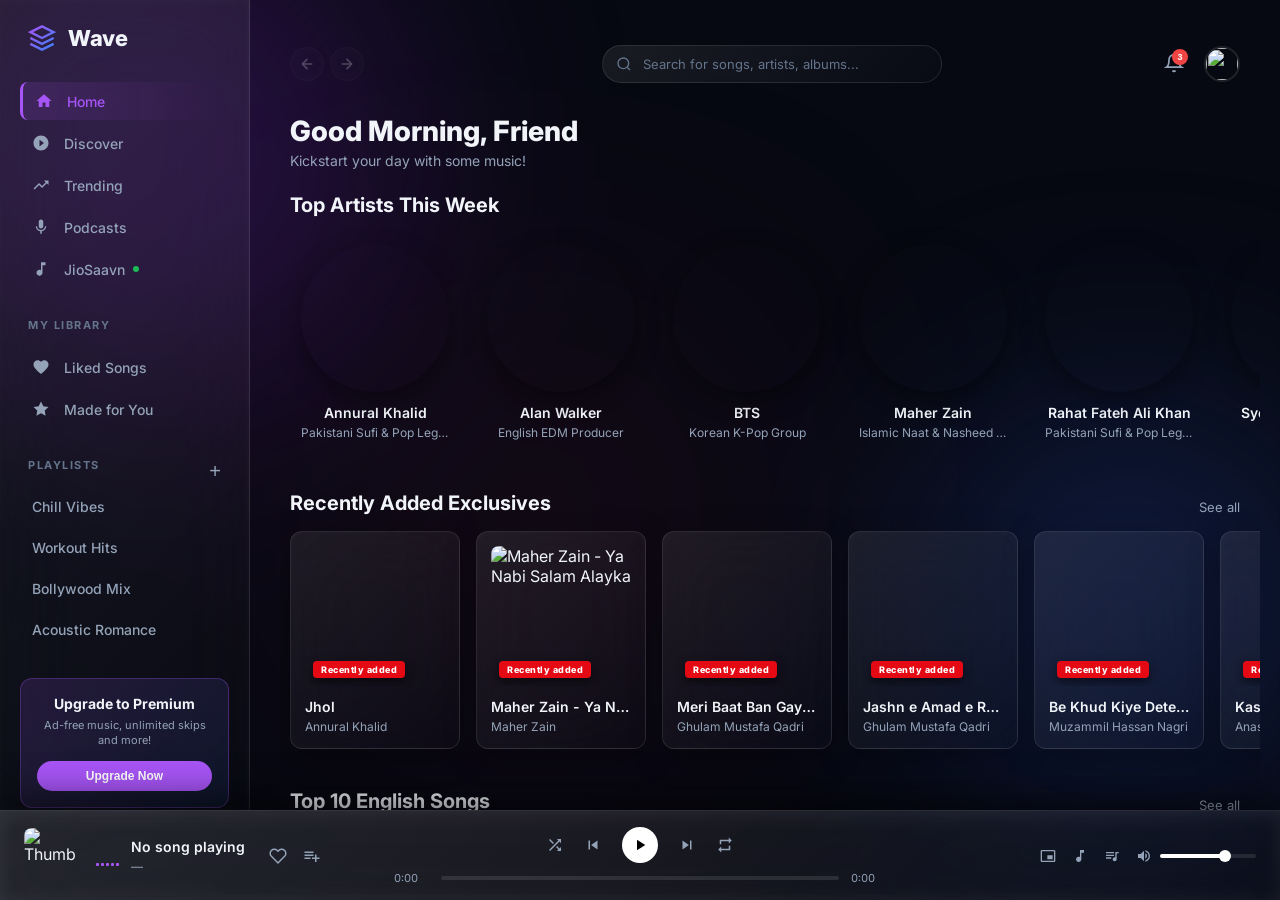
==== commit 80180675: "Updated SEO meta tags" ====
--- a/index.html
+++ b/index.html
@@ -1,408 +1,559 @@
-    <!DOCTYPE html>
-    <html lang="en">
-    <head>
-      <meta charset="UTF-8">
-      <meta name="viewport" content="width=device-width, initial-scale=1.0, maximum-scale=1.0, user-scalable=no">
-      <title>Wave Music</title>
-      <link rel="preconnect" href="https://fonts.googleapis.com">
-      <link rel="preconnect" href="https://fonts.gstatic.com" crossorigin>
-      <link href="https://fonts.googleapis.com/css2?family=Inter:wght@400;500;600;700;800&display=swap" rel="stylesheet">
-      <link rel="stylesheet" href="style.css">
-      <link rel="manifest" href="./manifest.json">
-      <meta name="theme-color" content="#0a0a0a">
-      <link rel="icon" type="image/png" href="https://placehold.co/192x192/1a1a1a/a855f7?text=W">
-      <link rel="apple-touch-icon" href="https://placehold.co/192x192/1a1a1a/a855f7?text=W">
-    </head>
-    <body>
-
-      <div class="bg-theme">
-        <div class="glow glow-purple"></div>
-        <div class="glow glow-blue"></div>
-        <div class="glow glow-pink"></div>
-      </div>
-
-      <div class="app-container">
-
-        <aside class="sidebar">
-          <div class="logo">
-            <svg viewBox="0 0 24 24" fill="none" stroke="url(#logo-grad)" stroke-width="2"><path d="M12 2L2 7l10 5 10-5-10-5zM2 17l10 5 10-5M2 12l10 5 10-5"/><defs><linearGradient id="logo-grad" x1="0" y1="0" x2="1" y2="1"><stop offset="0%" stop-color="#a855f7"/><stop offset="100%" stop-color="#3b82f6"/></linearGradient></defs></svg>
-            <span>Wave</span>
+<!DOCTYPE html>
+<html lang="en">
+
+<head>
+  <meta charset="UTF-8">
+  <meta name="viewport" content="width=device-width, initial-scale=1.0, maximum-scale=1.0, user-scalable=no">
+  <meta name="description"
+    content="Wave Music is a modern music streaming web app with playlists, artists, albums, anime songs, Urdu naats, podcasts, and more.">
+  <meta name="keywords"
+    content="Wave Music, music player, online music, anime songs, Urdu naats, podcasts, streaming app">
+  <meta property="og:title" content="Wave Music">
+  <meta name="robots" content="index, follow">
+  <meta property="og:image" content="https://placehold.co/1200x630/1a1a1a/a855f7?text=Wave+Music">
+  <meta property="og:description" content="Stream music, anime tracks, podcasts, and naats on Wave Music.">
+  <meta property="og:type" content="website">
+  <meta property="og:url" content="https://wave-music-i50w.onrender.com">
+  <meta name="twitter:card" content="summary_large_image">
+  <meta name="twitter:title" content="Wave Music">
+  <meta name="twitter:description" content="Modern music streaming web app">
+  <meta name="twitter:image" content="https://wave-music-i50w.onrender.com/logo.png">
+  <link rel="canonical" href="https://wave-music-i50w.onrender.com">
+  <title>Wave Music</title>
+  <link rel="preconnect" href="https://fonts.googleapis.com">
+  <link rel="preconnect" href="https://fonts.gstatic.com" crossorigin>
+  <link href="https://fonts.googleapis.com/css2?family=Inter:wght@400;500;600;700;800&display=swap" rel="stylesheet">
+  <link rel="stylesheet" href="style.css">
+  <link rel="manifest" href="./manifest.json">
+  <meta name="theme-color" content="#0a0a0a">
+  <link rel="icon" type="image/png" href="https://placehold.co/192x192/1a1a1a/a855f7?text=W">
+  <link rel="apple-touch-icon" href="https://placehold.co/192x192/1a1a1a/a855f7?text=W">
+</head>
+
+<body>
+
+  <div class="bg-theme">
+    <div class="glow glow-purple"></div>
+    <div class="glow glow-blue"></div>
+    <div class="glow glow-pink"></div>
+  </div>
+
+  <div class="app-container">
+
+    <aside class="sidebar">
+      <div class="logo">
+        <svg viewBox="0 0 24 24" fill="none" stroke="url(#logo-grad)" stroke-width="2">
+          <path d="M12 2L2 7l10 5 10-5-10-5zM2 17l10 5 10-5M2 12l10 5 10-5" />
+          <defs>
+            <linearGradient id="logo-grad" x1="0" y1="0" x2="1" y2="1">
+              <stop offset="0%" stop-color="#a855f7" />
+              <stop offset="100%" stop-color="#3b82f6" />
+            </linearGradient>
+          </defs>
+        </svg>
+        <span>Wave</span>
+      </div>
+
+      <nav class="nav-section">
+        <a href="#" class="nav-item active" onclick="navigateTo('home', event)">
+          <svg viewBox="0 0 24 24" fill="currentColor">
+            <path d="M10 20v-6h4v6h5v-8h3L12 3 2 12h3v8z" />
+          </svg>
+          Home
+        </a>
+        <a href="#" class="nav-item" onclick="navigateTo('discover', event)">
+          <svg viewBox="0 0 24 24" fill="currentColor">
+            <path d="M12 2C6.48 2 2 6.48 2 12s4.48 10 10 10 10-4.48 10-10S17.52 2 12 2zm-2 14.5v-9l6 4.5-6 4.5z" />
+          </svg>
+          Discover
+        </a>
+        <a href="#" class="nav-item" onclick="navigateTo('trending', event)">
+          <svg viewBox="0 0 24 24" fill="currentColor">
+            <path d="M16 6l2.29 2.29-4.88 4.88-4-4L2 16.59 3.41 18l6-6 4 4 6.3-6.29L22 12V6z" />
+          </svg>
+          Trending
+        </a>
+        <a href="#" class="nav-item" onclick="navigateTo('podcasts', event)">
+          <svg viewBox="0 0 24 24" fill="currentColor">
+            <path
+              d="M12 14c1.66 0 2.99-1.34 2.99-3L15 5c0-1.66-1.34-3-3-3S9 3.34 9 5v6c0 1.66 1.34 3 3 3zm5.3-3c0 3-2.54 5.1-5.3 5.1S6.7 14 6.7 11H5c0 3.41 2.72 6.23 6 6.72V21h2v-3.28c3.28-.48 6-3.3 6-6.72h-1.7z" />
+          </svg>
+          Podcasts
+        </a>
+        <a href="#" class="nav-item nav-jiosaavn" onclick="navigateTo('jiosaavn-browse', event)">
+          <svg viewBox="0 0 24 24" fill="currentColor">
+            <path d="M12 3v10.55c-.59-.34-1.27-.55-2-.55-2.21 0-4 1.79-4 4s1.79 4 4 4 4-1.79 4-4V7h4V3h-6z" />
+          </svg>
+          <span>JioSaavn <span class="live-dot"></span></span>
+        </a>
+      </nav>
+
+      <div class="nav-section">
+        <h3 class="section-title">MY LIBRARY</h3>
+        <a href="#" class="nav-item" onclick="navigateTo('liked', event)">
+          <svg viewBox="0 0 24 24" fill="currentColor">
+            <path
+              d="M12 21.35l-1.45-1.32C5.4 15.36 2 12.28 2 8.5 2 5.42 4.42 3 7.5 3c1.74 0 3.41.81 4.5 2.09C13.09 3.81 14.76 3 16.5 3 19.58 3 22 5.42 22 8.5c0 3.78-3.4 6.86-8.55 11.54L12 21.35z" />
+          </svg>
+          Liked Songs
+        </a>
+        <a href="#" class="nav-item" onclick="navigateTo('madeforyou', event)">
+          <svg viewBox="0 0 24 24" fill="currentColor">
+            <path d="M12 2l3.09 6.26L22 9.27l-5 4.87 1.18 6.88L12 17.77l-6.18 3.25L7 14.14 2 9.27l6.91-1.01L12 2z" />
+          </svg>
+          Made for You
+        </a>
+      </div>
+
+      <div class="nav-section">
+        <div class="section-title-row">
+          <h3 class="section-title">PLAYLISTS</h3>
+          <button class="add-btn" onclick="openCreatePlaylist()">+</button>
+        </div>
+        <a href="#" class="nav-item" onclick="navigateTo('playlist', event, 'm1')">Chill Vibes</a>
+        <a href="#" class="nav-item" onclick="navigateTo('playlist', event, 'm2')">Workout Hits</a>
+        <a href="#" class="nav-item" onclick="navigateTo('playlist', event, 'm3')">Bollywood Mix</a>
+        <a href="#" class="nav-item" onclick="navigateTo('playlist', event, 'm4')">Acoustic Romance</a>
+      </div>
+
+      <div class="upgrade-card">
+        <h4>Upgrade to Premium</h4>
+        <p>Ad-free music, unlimited skips and more!</p>
+        <button class="upgrade-btn">Upgrade Now</button>
+      </div>
+    </aside>
+
+    <main class="main-content">
+
+      <header class="topbar">
+
+        <div class="nav-arrows" id="nav-arrows">
+          <button class="nav-arrow-btn" id="btn-back" onclick="goBack()" title="Go Back" disabled>
+            <svg viewBox="0 0 24 24" fill="none" stroke="currentColor" stroke-width="2.5" stroke-linecap="round"
+              stroke-linejoin="round">
+              <path d="M19 12H5M12 5l-7 7 7 7" />
+            </svg>
+          </button>
+          <button class="nav-arrow-btn" id="btn-forward" onclick="goForward()" title="Go Forward" disabled>
+            <svg viewBox="0 0 24 24" fill="none" stroke="currentColor" stroke-width="2.5" stroke-linecap="round"
+              stroke-linejoin="round">
+              <path d="M5 12h14M12 5l7 7-7 7" />
+            </svg>
+          </button>
+        </div>
+        <div class="search-container">
+          <svg class="search-icon" viewBox="0 0 24 24" fill="none" stroke="currentColor" stroke-width="2">
+            <circle cx="11" cy="11" r="8" />
+            <path d="M21 21l-4.35-4.35" />
+          </svg>
+          <input type="text" id="search-input" placeholder="Search for songs, artists, albums..." class="search-input"
+            oninput="handleSearch(event)">
+          <div id="search-dropdown" class="search-dropdown hidden"></div>
+        </div>
+
+
+        <div class="dynamic-island" id="dynamic-island" onclick="toggleDiExpanded()">
+          <div class="di-notif-content" id="di-notif-content">
+            <div class="di-icon" id="di-icon-wrap"></div>
+            <div class="di-content">
+              <span class="di-text" id="di-text"></span>
+              <span class="di-subtext" id="di-subtext"></span>
+            </div>
           </div>
-
-          <nav class="nav-section">
-            <a href="#" class="nav-item active" onclick="navigateTo('home', event)">
-              <svg viewBox="0 0 24 24" fill="currentColor"><path d="M10 20v-6h4v6h5v-8h3L12 3 2 12h3v8z"/></svg>
-              Home
-            </a>
-            <a href="#" class="nav-item" onclick="navigateTo('discover', event)">
-              <svg viewBox="0 0 24 24" fill="currentColor"><path d="M12 2C6.48 2 2 6.48 2 12s4.48 10 10 10 10-4.48 10-10S17.52 2 12 2zm-2 14.5v-9l6 4.5-6 4.5z"/></svg>
-              Discover
-            </a>
-            <a href="#" class="nav-item" onclick="navigateTo('trending', event)">
-              <svg viewBox="0 0 24 24" fill="currentColor"><path d="M16 6l2.29 2.29-4.88 4.88-4-4L2 16.59 3.41 18l6-6 4 4 6.3-6.29L22 12V6z"/></svg>
-              Trending
-            </a>
-            <a href="#" class="nav-item" onclick="navigateTo('podcasts', event)">
-              <svg viewBox="0 0 24 24" fill="currentColor"><path d="M12 14c1.66 0 2.99-1.34 2.99-3L15 5c0-1.66-1.34-3-3-3S9 3.34 9 5v6c0 1.66 1.34 3 3 3zm5.3-3c0 3-2.54 5.1-5.3 5.1S6.7 14 6.7 11H5c0 3.41 2.72 6.23 6 6.72V21h2v-3.28c3.28-.48 6-3.3 6-6.72h-1.7z"/></svg>
-              Podcasts
-            </a>
-            <a href="#" class="nav-item nav-jiosaavn" onclick="navigateTo('jiosaavn-browse', event)">
-              <svg viewBox="0 0 24 24" fill="currentColor"><path d="M12 3v10.55c-.59-.34-1.27-.55-2-.55-2.21 0-4 1.79-4 4s1.79 4 4 4 4-1.79 4-4V7h4V3h-6z"/></svg>
-              <span>JioSaavn <span class="live-dot"></span></span>
-            </a>
-          </nav>
-
-          <div class="nav-section">
-            <h3 class="section-title">MY LIBRARY</h3>
-            <a href="#" class="nav-item" onclick="navigateTo('liked', event)">
-              <svg viewBox="0 0 24 24" fill="currentColor"><path d="M12 21.35l-1.45-1.32C5.4 15.36 2 12.28 2 8.5 2 5.42 4.42 3 7.5 3c1.74 0 3.41.81 4.5 2.09C13.09 3.81 14.76 3 16.5 3 19.58 3 22 5.42 22 8.5c0 3.78-3.4 6.86-8.55 11.54L12 21.35z"/></svg>
-              Liked Songs
-            </a>
-            <a href="#" class="nav-item" onclick="navigateTo('madeforyou', event)">
-              <svg viewBox="0 0 24 24" fill="currentColor"><path d="M12 2l3.09 6.26L22 9.27l-5 4.87 1.18 6.88L12 17.77l-6.18 3.25L7 14.14 2 9.27l6.91-1.01L12 2z"/></svg>
-              Made for You
-            </a>
-          </div>
-
-          <div class="nav-section">
-            <div class="section-title-row">
-              <h3 class="section-title">PLAYLISTS</h3>
-              <button class="add-btn" onclick="openCreatePlaylist()">+</button>
+          <div class="di-media-content" id="di-media-content" style="display: none;">
+            <div class="di-media-collapsed" id="di-media-collapsed">
+              <img src="" alt="" class="di-art-small" id="di-art-small">
+              <div class="di-waveform" id="di-waveform-small">
+                <span></span><span></span><span></span><span></span>
+              </div>
             </div>
-            <a href="#" class="nav-item" onclick="navigateTo('playlist', event, 'm1')">Chill Vibes</a>
-            <a href="#" class="nav-item" onclick="navigateTo('playlist', event, 'm2')">Workout Hits</a>
-            <a href="#" class="nav-item" onclick="navigateTo('playlist', event, 'm3')">Bollywood Mix</a>
-            <a href="#" class="nav-item" onclick="navigateTo('playlist', event, 'm4')">Acoustic Romance</a>
-          </div>
-
-          <div class="upgrade-card">
-            <h4>Upgrade to Premium</h4>
-            <p>Ad-free music, unlimited skips and more!</p>
-            <button class="upgrade-btn">Upgrade Now</button>
-          </div>
-        </aside>
-
-        <main class="main-content">
-
-          <header class="topbar">
-            
-            <div class="nav-arrows" id="nav-arrows">
-              <button class="nav-arrow-btn" id="btn-back" onclick="goBack()" title="Go Back" disabled>
-                <svg viewBox="0 0 24 24" fill="none" stroke="currentColor" stroke-width="2.5" stroke-linecap="round" stroke-linejoin="round">
-                  <path d="M19 12H5M12 5l-7 7 7 7"/>
-                </svg>
-              </button>
-              <button class="nav-arrow-btn" id="btn-forward" onclick="goForward()" title="Go Forward" disabled>
-                <svg viewBox="0 0 24 24" fill="none" stroke="currentColor" stroke-width="2.5" stroke-linecap="round" stroke-linejoin="round">
-                  <path d="M5 12h14M12 5l7 7-7 7"/>
-                </svg>
-              </button>
-            </div>
-            <div class="search-container">
-              <svg class="search-icon" viewBox="0 0 24 24" fill="none" stroke="currentColor" stroke-width="2"><circle cx="11" cy="11" r="8"/><path d="M21 21l-4.35-4.35"/></svg>
-              <input type="text" id="search-input" placeholder="Search for songs, artists, albums..." class="search-input" oninput="handleSearch(event)">
-              <div id="search-dropdown" class="search-dropdown hidden"></div>
-            </div>
-
-
-            <div class="dynamic-island" id="dynamic-island" onclick="toggleDiExpanded()">
-              <div class="di-notif-content" id="di-notif-content">
-                <div class="di-icon" id="di-icon-wrap"></div>
-                <div class="di-content">
-                  <span class="di-text" id="di-text"></span>
-                  <span class="di-subtext" id="di-subtext"></span>
+            <div class="di-media-expanded" id="di-media-expanded">
+              <div class="di-expanded-top">
+                <img src="" alt="" class="di-art-large" id="di-art-large">
+                <div class="di-expanded-info">
+                  <div class="di-title" id="di-media-title">Song Title</div>
+                  <div class="di-artist" id="di-media-artist">Artist</div>
+                </div>
+                <div class="di-waveform large" id="di-waveform-large">
+                  <span></span><span></span><span></span><span></span>
                 </div>
               </div>
-              <div class="di-media-content" id="di-media-content" style="display: none;">
-                <div class="di-media-collapsed" id="di-media-collapsed">
-                  <img src="" alt="" class="di-art-small" id="di-art-small">
-                  <div class="di-waveform" id="di-waveform-small">
-                    <span></span><span></span><span></span><span></span>
-                  </div>
+              <div class="di-expanded-progress">
+                <span id="di-curr-time">0:00</span>
+                <div class="di-prog-bg" onclick="event.stopPropagation(); seekDi(event)">
+                  <div class="di-prog-fill" id="di-prog-fill"></div>
                 </div>
-                <div class="di-media-expanded" id="di-media-expanded">
-                  <div class="di-expanded-top">
-                    <img src="" alt="" class="di-art-large" id="di-art-large">
-                    <div class="di-expanded-info">
-                      <div class="di-title" id="di-media-title">Song Title</div>
-                      <div class="di-artist" id="di-media-artist">Artist</div>
-                    </div>
-                    <div class="di-waveform large" id="di-waveform-large">
-                      <span></span><span></span><span></span><span></span>
-                    </div>
-                  </div>
-                  <div class="di-expanded-progress">
-                    <span id="di-curr-time">0:00</span>
-                    <div class="di-prog-bg" onclick="event.stopPropagation(); seekDi(event)">
-                      <div class="di-prog-fill" id="di-prog-fill"></div>
-                    </div>
-                    <span id="di-tot-time">-0:00</span>
-                  </div>
-                  <div class="di-expanded-controls">
-                    <button onclick="event.stopPropagation(); prevSong()"><svg viewBox="0 0 24 24" fill="currentColor"><path d="M19 20L9 12l10-8v16z M5 19h2V5H5v14z"/></svg></button>
-                    <button onclick="event.stopPropagation(); togglePlay()" id="di-play-btn"><svg viewBox="0 0 24 24" fill="currentColor"><path d="M8 5v14l11-7z"/></svg></button>
-                    <button onclick="event.stopPropagation(); nextSong()"><svg viewBox="0 0 24 24" fill="currentColor"><path d="M5 4l10 8-10 8V4z M19 5h-2v14h2V5z"/></svg></button>
-                  </div>
-                </div>
+                <span id="di-tot-time">-0:00</span>
+              </div>
+              <div class="di-expanded-controls">
+                <button onclick="event.stopPropagation(); prevSong()"><svg viewBox="0 0 24 24" fill="currentColor">
+                    <path d="M19 20L9 12l10-8v16z M5 19h2V5H5v14z" />
+                  </svg></button>
+                <button onclick="event.stopPropagation(); togglePlay()" id="di-play-btn"><svg viewBox="0 0 24 24"
+                    fill="currentColor">
+                    <path d="M8 5v14l11-7z" />
+                  </svg></button>
+                <button onclick="event.stopPropagation(); nextSong()"><svg viewBox="0 0 24 24" fill="currentColor">
+                    <path d="M5 4l10 8-10 8V4z M19 5h-2v14h2V5z" />
+                  </svg></button>
               </div>
             </div>
-
-            <div class="topbar-right">
-              <button class="bell-btn" onclick="toggleNotifications()" id="bell-btn">
-                <svg viewBox="0 0 24 24" fill="none" stroke="currentColor" stroke-width="2"><path d="M18 8A6 6 0 0 0 6 8c0 7-3 9-3 9h18s-3-2-3-9"/><path d="M13.73 21a2 2 0 0 1-3.46 0"/></svg>
-                <span class="notif-badge" id="notif-badge">3</span>
-              </button>
-              <div class="notif-dropdown hidden" id="notif-dropdown">
-                <div class="notif-header"><h4>Notifications</h4><button onclick="clearNotifications()">Clear</button></div>
-                <div class="notif-item"><span class="notif-dot"></span>New release: Kesariya by Arijit Singh</div>
-                <div class="notif-item"><span class="notif-dot"></span>Anuv Jain dropped a new album!</div>
-                <div class="notif-item"><span class="notif-dot"></span>Your Daily Mix is ready</div>
-              </div>
-              <div class="profile-pic" id="profile-pic" onclick="openProfileModal()" title="Edit Profile">
-                <img src="https://placehold.co/100x100/1a1a1a/a855f7?text=U" alt="" id="profile-img">
-                <div class="profile-initial hidden" id="profile-initial"></div>
-              </div>
+          </div>
+        </div>
+
+        <div class="topbar-right">
+          <button class="bell-btn" onclick="toggleNotifications()" id="bell-btn">
+            <svg viewBox="0 0 24 24" fill="none" stroke="currentColor" stroke-width="2">
+              <path d="M18 8A6 6 0 0 0 6 8c0 7-3 9-3 9h18s-3-2-3-9" />
+              <path d="M13.73 21a2 2 0 0 1-3.46 0" />
+            </svg>
+            <span class="notif-badge" id="notif-badge">3</span>
+          </button>
+          <div class="notif-dropdown hidden" id="notif-dropdown">
+            <div class="notif-header">
+              <h4>Notifications</h4><button onclick="clearNotifications()">Clear</button>
             </div>
-          </header>
-
-          <div id="main-view">
-            
+            <div class="notif-item"><span class="notif-dot"></span>New release: Kesariya by Arijit Singh</div>
+            <div class="notif-item"><span class="notif-dot"></span>Anuv Jain dropped a new album!</div>
+            <div class="notif-item"><span class="notif-dot"></span>Your Daily Mix is ready</div>
           </div>
-          
-        </main>
-
-      </div>
-
-      <nav class="mobile-nav" id="mobile-nav">
-        <a href="#" class="mob-nav-item active" onclick="navigateTo('home', event)">
-          <svg viewBox="0 0 24 24" fill="currentColor"><path d="M10 20v-6h4v6h5v-8h3L12 3 2 12h3v8z"/></svg>
-          <span>Home</span>
-        </a>
-        <a href="#" class="mob-nav-item" onclick="navigateTo('discover', event)">
-          <svg viewBox="0 0 24 24" fill="currentColor"><path d="M12 2C6.48 2 2 6.48 2 12s4.48 10 10 10 10-4.48 10-10S17.52 2 12 2zm-2 14.5v-9l6 4.5-6 4.5z"/></svg>
-          <span>Discover</span>
-        </a>
-        <a href="#" class="mob-nav-item" onclick="navigateTo('library', event)">
-          <svg viewBox="0 0 24 24" fill="currentColor"><path d="M4 6H2v14c0 1.1.9 2 2 2h14v-2H4V6zm16-4H8c-1.1 0-2 .9-2 2v12c0 1.1.9 2 2 2h12c1.1 0 2-.9 2-2V4c0-1.1-.9-2-2-2zm-1 9H9V9h10v2zm-4 4H9v-2h6v2zm4-8H9V5h10v2z"/></svg>
-          <span>Library</span>
-        </a>
-        <a href="#" class="mob-nav-item" onclick="navigateTo('search', event)">
-          <svg viewBox="0 0 24 24" fill="none" stroke="currentColor" stroke-width="2"><circle cx="11" cy="11" r="8"/><path d="M21 21l-4.35-4.35" stroke-linecap="round"/></svg>
-          <span>Search</span>
-        </a>
-        <a href="#" class="mob-nav-item" onclick="openProfileModal()">
-          <svg viewBox="0 0 24 24" fill="currentColor"><path d="M12 12c2.21 0 4-1.79 4-4s-1.79-4-4-4-4 1.79-4 4 1.79 4 4 4zm0 2c-2.67 0-8 1.34-8 4v2h16v-2c0-2.66-5.33-4-8-4z"/></svg>
-          <span>Profile</span>
-        </a>
-      </nav>
-      
-      <div class="mobile-now-playing" id="mobile-now-playing">
-        
-        <div class="mnp-handle-bar" id="mnp-drag-handle"></div>
-
-        <div class="mnp-art-wrap">
-          <img src="https://placehold.co/200x200/1a1a1a/a855f7?text=Music" alt="" class="mnp-art" id="mnp-art">
-          <div class="mnp-art-glow" id="mnp-art-glow"></div>
-        </div>
-
-        <div class="mnp-info">
-          <div class="mnp-meta">
-            <div>
-              <div class="mnp-title" id="mnp-title">No song playing</div>
-              <div class="mnp-artist" id="mnp-artist">—</div>
-            </div>
-            <button class="mnp-like-btn" id="mnp-like-btn" onclick="toggleLike(); syncMobileNowPlayingLike()">
-              <svg viewBox="0 0 24 24" fill="none" stroke="currentColor" stroke-width="2"><path d="M20.84 4.61a5.5 5.5 0 0 0-7.78 0L12 5.67l-1.06-1.06a5.5 5.5 0 0 0-7.78 7.78l1.06 1.06L12 21.23l7.78-7.78 1.06-1.06a5.5 5.5 0 0 0 0-7.78z"/></svg>
-            </button>
+          <div class="profile-pic" id="profile-pic" onclick="openProfileModal()" title="Edit Profile">
+            <img src="https://placehold.co/100x100/1a1a1a/a855f7?text=U" alt="" id="profile-img">
+            <div class="profile-initial hidden" id="profile-initial"></div>
           </div>
-
-          <div class="mnp-progress-wrap">
-            <div class="mnp-progress-bar" id="mnp-prog-track" onclick="seekTo(event)">
-              <div class="mnp-progress-fill" id="mnp-prog-fill"></div>
-              <div class="mnp-progress-thumb" id="mnp-prog-thumb"></div>
-            </div>
-            <div class="mnp-time-row">
-              <span id="mnp-cur-time">0:00</span>
-              <span id="mnp-tot-time">0:00</span>
-            </div>
-          </div>
-
-          <div class="mnp-controls">
-            <button class="mnp-ctrl-btn" id="mnp-shuffle" onclick="toggleShuffle()">
-              <svg viewBox="0 0 24 24" fill="currentColor"><path d="M10.59 9.17L5.41 4 4 5.41l5.17 5.17 1.42-1.41zM14.5 4l2.04 2.04L4 18.59 5.41 20 17.96 7.46 20 9.5V4h-5.5zm.33 9.41l-1.41 1.41 3.13 3.13L14.5 20H20v-5.5l-2.04 2.04-3.13-3.13z"/></svg>
-            </button>
-            <button class="mnp-ctrl-btn mnp-prev" onclick="prevSong()">
-              <svg viewBox="0 0 24 24" fill="currentColor"><path d="M6 6h2v12H6zm3.5 6l8.5 6V6z"/></svg>
-            </button>
-            <button class="mnp-play-btn" id="mnp-play-btn" onclick="togglePlay()">
-              <svg id="mnp-ico-play" viewBox="0 0 24 24" fill="currentColor"><path d="M8 5v14l11-7z"/></svg>
-              <svg id="mnp-ico-pause" viewBox="0 0 24 24" fill="currentColor" style="display:none"><path d="M6 19h4V5H6v14zm8-14v14h4V5h-4z"/></svg>
-            </button>
-            <button class="mnp-ctrl-btn mnp-next" onclick="nextSong()">
-              <svg viewBox="0 0 24 24" fill="currentColor"><path d="M6 18l8.5-6L6 6v12zM16 6v12h2V6h-2z"/></svg>
-            </button>
-            <button class="mnp-ctrl-btn" onclick="openMobileQueue()">
-              <svg viewBox="0 0 24 24" fill="currentColor"><path d="M15 6H3v2h12V6zm0 4H3v2h12v-2zM3 16h8v-2H3v2zM17 6v8.18c-.31-.11-.65-.18-1-.18-1.66 0-3 1.34-3 3s1.34 3 3 3 3-1.34 3-3V8h3V6h-5z"/></svg>
-            </button>
-          </div>
-
-          <div class="mnp-volume">
-            <svg viewBox="0 0 24 24" fill="currentColor" width="16" height="16"><path d="M18.5 12c0-1.77-1.02-3.29-2.5-4.03v8.05c1.48-.73 2.5-2.25 2.5-4.02zM5 9v6h4l5 5V4L9 9H5z"/></svg>
-            <input type="range" class="mnp-vol-slider" id="mnp-vol-slider" min="0" max="100" value="70" oninput="setVolume(this.value)">
-            <svg viewBox="0 0 24 24" fill="currentColor" width="16" height="16"><path d="M3 9v6h4l5 5V4L7 9H3zm13.5 3c0-1.77-1.02-3.29-2.5-4.03v8.05c1.48-.73 2.5-2.25 2.5-4.02zM14 3.23v2.06c2.89.86 5 3.54 5 6.71s-2.11 5.85-5 6.71v2.06c4.01-.91 7-4.49 7-8.77s-2.99-7.86-7-8.77z"/></svg>
-          </div>
-        </div>
-      </div>
-
-      <div class="bottom-player" id="bottom-player-bar" onclick="openMobileNowPlaying(event)">
-        <div class="player-left">
-          <img src="https://placehold.co/200x200/1a1a1a/a855f7?text=Music" alt="Thumb" class="player-thumb" id="pl-thumb">
-          <div class="equalizer" id="equalizer">
-            <span class="eq-bar"></span><span class="eq-bar"></span><span class="eq-bar"></span><span class="eq-bar"></span><span class="eq-bar"></span>
-          </div>
-          <div class="player-info">
-            <div class="player-title" id="pl-title">No song playing</div>
-            <div class="player-artist" id="pl-artist">—</div>
-          </div>
-          <button class="icon-btn heart-btn" id="like-btn" onclick="toggleLike()"><svg viewBox="0 0 24 24" fill="none" stroke="currentColor" stroke-width="2"><path d="M20.84 4.61a5.5 5.5 0 0 0-7.78 0L12 5.67l-1.06-1.06a5.5 5.5 0 0 0-7.78 7.78l1.06 1.06L12 21.23l7.78-7.78 1.06-1.06a5.5 5.5 0 0 0 0-7.78z"/></svg></button>
-          <button class="icon-btn" onclick="openAddToPlaylistModal()" title="Add to Playlist"><svg viewBox="0 0 24 24" fill="currentColor"><path d="M14 10H2v2h12v-2zm0-4H2v2h12V6zm4 8v-4h-2v4h-4v2h4v4h2v-4h4v-2h-4zM2 16h8v-2H2v2z"/></svg></button>
-        </div>
-
-        <div class="player-center">
-          <div class="player-controls">
-            <button class="icon-btn ctrl-btn" id="btn-shuffle" onclick="toggleShuffle()"><svg viewBox="0 0 24 24" fill="currentColor"><path d="M10.59 9.17L5.41 4 4 5.41l5.17 5.17 1.42-1.41zM14.5 4l2.04 2.04L4 18.59 5.41 20 17.96 7.46 20 9.5V4h-5.5zm.33 9.41l-1.41 1.41 3.13 3.13L14.5 20H20v-5.5l-2.04 2.04-3.13-3.13z"/></svg></button>
-            <button class="icon-btn ctrl-btn" onclick="prevSong()"><svg viewBox="0 0 24 24" fill="currentColor"><path d="M6 6h2v12H6zm3.5 6l8.5 6V6z"/></svg></button>
-            <button class="play-pause-circle" id="play-pause-btn" onclick="togglePlay()">
-              <svg id="ico-play" viewBox="0 0 24 24" fill="currentColor"><path d="M8 5v14l11-7z"/></svg>
-              <svg id="ico-pause" viewBox="0 0 24 24" fill="currentColor" style="display:none;"><path d="M6 19h4V5H6v14zm8-14v14h4V5h-4z"/></svg>
-            </button>
-            <button class="icon-btn ctrl-btn" onclick="nextSong()"><svg viewBox="0 0 24 24" fill="currentColor"><path d="M6 18l8.5-6L6 6v12zM16 6v12h2V6h-2z"/></svg></button>
-            <button class="icon-btn ctrl-btn" id="btn-repeat" onclick="toggleRepeat()"><svg viewBox="0 0 24 24" fill="currentColor"><path d="M7 7h10v3l4-4-4-4v3H5v6h2V7zm10 10H7v-3l-4 4 4 4v-3h12v-6h-2v4z"/></svg></button>
-          </div>
-          <div class="progress-container">
-            <span class="time-text" id="cur-time">0:00</span>
-            <div class="progress-bar" id="prog-track" onclick="seekTo(event)">
-              <div class="progress-fill" id="prog-fill"></div>
-              <div class="progress-thumb" id="prog-thumb"></div>
-            </div>
-            <span class="time-text" id="tot-time">0:00</span>
-          </div>
-        </div>
-
-        <div class="player-right">
-
-          <button class="icon-btn sm-btn" onclick="toggleMiniPlayer()" id="mini-toggle" title="Mini Player"><svg viewBox="0 0 24 24" fill="currentColor"><path d="M19 11h-8v6h8v-6zm4 8V4.98C23 3.88 22.1 3 21 3H3c-1.1 0-2 .88-2 1.98V19c0 1.1.9 2 2 2h18c1.1 0 2-.9 2-2zm-2 .02H3V4.97h18v14.05z"/></svg></button>
-          <button class="icon-btn sm-btn"><svg viewBox="0 0 24 24" fill="currentColor"><path d="M12 3v10.55c-.59-.34-1.27-.55-2-.55-2.21 0-4 1.79-4 4s1.79 4 4 4 4-1.79 4-4V7h4V3h-6z"/></svg></button>
-          <button class="icon-btn sm-btn" onclick="toggleQueue()"><svg viewBox="0 0 24 24" fill="currentColor"><path d="M15 6H3v2h12V6zm0 4H3v2h12v-2zM3 16h8v-2H3v2zM17 6v8.18c-.31-.11-.65-.18-1-.18-1.66 0-3 1.34-3 3s1.34 3 3 3 3-1.34 3-3V8h3V6h-5z"/></svg></button>
-          <div class="vol-control">
-            <button class="icon-btn sm-btn" onclick="toggleMute()" id="mute-btn">
-              <svg viewBox="0 0 24 24" fill="currentColor" width="16" height="16"><path d="M3 9v6h4l5 5V4L7 9H3zm13.5 3c0-1.77-1.02-3.29-2.5-4.03v8.05c1.48-.73 2.5-2.25 2.5-4.02zM14 3.23v2.06c2.89.86 5 3.54 5 6.71s-2.11 5.85-5 6.71v2.06c4.01-.91 7-4.49 7-8.77s-2.99-7.86-7-8.77z"/></svg>
-            </button>
-            <input type="range" id="vol-slider" min="0" max="100" value="70" oninput="setVolume(this.value)" class="vol-slider">
-          </div>
-        </div>
-      </div>
-
-      <div class="mini-player hidden" id="mini-player">
-        <img src="" alt="" id="mini-thumb" class="mini-thumb">
-        <div class="mini-info">
-          <div class="mini-title" id="mini-title"></div>
-          <div class="mini-artist" id="mini-artist"></div>
-        </div>
-        <button class="play-pause-circle mini-pp" onclick="togglePlay()" id="mini-pp-btn">
-          <svg id="mini-ico-play" viewBox="0 0 24 24" fill="currentColor"><path d="M8 5v14l11-7z"/></svg>
-          <svg id="mini-ico-pause" viewBox="0 0 24 24" fill="currentColor" style="display:none;"><path d="M6 19h4V5H6v14zm8-14v14h4V5h-4z"/></svg>
-        </button>
-        <button class="icon-btn" onclick="toggleMiniPlayer()" style="color:white;"><svg viewBox="0 0 24 24" fill="currentColor" width="18" height="18"><path d="M19 11h-8v6h8v-6zm4 8V4.98C23 3.88 22.1 3 21 3H3c-1.1 0-2 .88-2 1.98V19c0 1.1.9 2 2 2h18c1.1 0 2-.9 2-2zm-2 .02H3V4.97h18v14.05z"/></svg></button>
-      </div>
-
-      <div class="modal-overlay hidden" id="modal-overlay" onclick="closeCreatePlaylist()">
-        <div class="modal-card" onclick="event.stopPropagation()">
-          <h2>Create Playlist</h2>
-          <p style="color:var(--text-muted); margin-bottom:20px;">Give your playlist a name</p>
-          <input type="text" id="playlist-name-input" class="modal-input" placeholder="My Playlist" maxlength="30">
-          <div class="modal-btns">
-            <button class="modal-cancel" onclick="closeCreatePlaylist()">Cancel</button>
-            <button class="modal-create" onclick="createPlaylist()">Create</button>
-          </div>
-        </div>
-      </div>
-
-      <div class="modal-overlay hidden" id="add-to-playlist-modal" onclick="closeAddToPlaylistModal()">
-        <div class="modal-card" onclick="event.stopPropagation()">
-          <h2>Add to Playlist</h2>
-          <p style="color:var(--text-muted); margin-bottom:20px;">Select a playlist to add this song</p>
-          <div id="playlist-select-list" style="max-height: 200px; overflow-y: auto; margin-bottom: 20px; display: flex; flex-direction: column; gap: 8px;">
-            
-          </div>
-          <div class="modal-btns">
-            <button class="modal-cancel" onclick="closeAddToPlaylistModal()">Cancel</button>
-          </div>
-        </div>
-      </div>
-
-      <div class="modal-overlay hidden" id="delete-playlist-modal" onclick="closeDeletePlaylistModal()">
-        <div class="modal-card" onclick="event.stopPropagation()">
-          <h2>Delete Playlist</h2>
-          <p style="color:var(--text-muted); margin-bottom:20px;">Are you sure you want to delete this playlist? This action cannot be undone.</p>
-          <div class="modal-btns">
-            <button class="modal-cancel" onclick="closeDeletePlaylistModal()">Cancel</button>
-            <button class="modal-create" style="background: rgba(255,50,50,0.2); color: #ff5555; border: 1px solid rgba(255,50,50,0.5);" id="confirm-delete-playlist-btn">Delete</button>
-          </div>
-        </div>
-      </div>
-
-      <aside id="queue-panel" class="queue-panel">
-        <div class="queue-header">
-          <h2>Queue</h2>
-          <button class="icon-btn" onclick="toggleQueue()"><svg viewBox="0 0 24 24" fill="currentColor"><path d="M19 6.41L17.59 5 12 10.59 6.41 5 5 6.41 10.59 12 5 17.59 6.41 19 12 13.41 17.59 19 19 17.59 13.41 12z"/></svg></button>
-        </div>
-        <div class="queue-section">
-          <h3>Now Playing</h3>
-          <div id="queue-now" class="queue-list"></div>
-        </div>
-        <div class="queue-section">
-          <div style="display:flex; justify-content:space-between; align-items:flex-end;">
-            <h3>Next in Queue</h3>
-            <button class="clear-queue-btn" onclick="clearQueue()">Clear Queue</button>
-          </div>
-          <div id="queue-list" class="queue-list"></div>
-        </div>
-      </aside>
-
-      <audio id="audio-el" preload="none" crossorigin="anonymous"></audio>
-
-
-
-      <div class="modal-overlay hidden" id="profile-modal" onclick="closeProfileModal()">
-        <div class="modal-card profile-modal-card" onclick="event.stopPropagation()">
-          <div class="profile-modal-avatar" id="pm-avatar">
-            <img src="" id="pm-avatar-img" class="hidden">
-            <div class="pm-initial" id="pm-initial">?</div>
-          </div>
-          <h2 id="pm-heading">Welcome to Wave!</h2>
-          <p style="color:var(--text-muted); margin-bottom:20px;" id="pm-subtext">Tell us your name to get started</p>
-          <input type="text" id="profile-name-input" class="modal-input" placeholder="Your name" maxlength="20">
-          <label class="upload-label" id="upload-label">
-            <svg viewBox="0 0 24 24" fill="currentColor" width="16" height="16"><path d="M21 19V5c0-1.1-.9-2-2-2H5c-1.1 0-2 .9-2 2v14c0 1.1.9 2 2 2h14c1.1 0 2-.9 2-2zM8.5 13.5l2.5 3.01L14.5 12l4.5 6H5l3.5-4.5z"/></svg>
-            Upload Photo (optional)
-            <input type="file" accept="image/*" id="profile-img-input" onchange="handleProfileImage(event)" style="display:none;">
-          </label>
-          <div class="modal-btns">
-            <button class="modal-cancel" onclick="closeProfileModal()">Skip</button>
-            <button class="modal-create" onclick="saveProfile()">Save</button>
-          </div>
-        </div>
-      </div>
-
-      <script>
-        if ('serviceWorker' in navigator) {
-          window.addEventListener('load', () => {
-            navigator.serviceWorker.register('./sw.js').catch(() => {});
-          });
-        }
-      </script>
-      <script src="jiosaavn.js?v=2"></script>
-      <script src="app.js?v=10"></script>
-    </body>
-    </html>+        </div>
+      </header>
+
+      <div id="main-view">
+
+      </div>
+
+    </main>
+
+  </div>
+
+  <nav class="mobile-nav" id="mobile-nav">
+    <a href="#" class="mob-nav-item active" onclick="navigateTo('home', event)">
+      <svg viewBox="0 0 24 24" fill="currentColor">
+        <path d="M10 20v-6h4v6h5v-8h3L12 3 2 12h3v8z" />
+      </svg>
+      <span>Home</span>
+    </a>
+    <a href="#" class="mob-nav-item" onclick="navigateTo('discover', event)">
+      <svg viewBox="0 0 24 24" fill="currentColor">
+        <path d="M12 2C6.48 2 2 6.48 2 12s4.48 10 10 10 10-4.48 10-10S17.52 2 12 2zm-2 14.5v-9l6 4.5-6 4.5z" />
+      </svg>
+      <span>Discover</span>
+    </a>
+    <a href="#" class="mob-nav-item" onclick="navigateTo('library', event)">
+      <svg viewBox="0 0 24 24" fill="currentColor">
+        <path
+          d="M4 6H2v14c0 1.1.9 2 2 2h14v-2H4V6zm16-4H8c-1.1 0-2 .9-2 2v12c0 1.1.9 2 2 2h12c1.1 0 2-.9 2-2V4c0-1.1-.9-2-2-2zm-1 9H9V9h10v2zm-4 4H9v-2h6v2zm4-8H9V5h10v2z" />
+      </svg>
+      <span>Library</span>
+    </a>
+    <a href="#" class="mob-nav-item" onclick="navigateTo('search', event)">
+      <svg viewBox="0 0 24 24" fill="none" stroke="currentColor" stroke-width="2">
+        <circle cx="11" cy="11" r="8" />
+        <path d="M21 21l-4.35-4.35" stroke-linecap="round" />
+      </svg>
+      <span>Search</span>
+    </a>
+    <a href="#" class="mob-nav-item" onclick="openProfileModal()">
+      <svg viewBox="0 0 24 24" fill="currentColor">
+        <path
+          d="M12 12c2.21 0 4-1.79 4-4s-1.79-4-4-4-4 1.79-4 4 1.79 4 4 4zm0 2c-2.67 0-8 1.34-8 4v2h16v-2c0-2.66-5.33-4-8-4z" />
+      </svg>
+      <span>Profile</span>
+    </a>
+  </nav>
+
+  <div class="mobile-now-playing" id="mobile-now-playing">
+
+    <div class="mnp-handle-bar" id="mnp-drag-handle"></div>
+
+    <div class="mnp-art-wrap">
+      <img src="https://placehold.co/200x200/1a1a1a/a855f7?text=Music" alt="" class="mnp-art" id="mnp-art">
+      <div class="mnp-art-glow" id="mnp-art-glow"></div>
+    </div>
+
+    <div class="mnp-info">
+      <div class="mnp-meta">
+        <div>
+          <div class="mnp-title" id="mnp-title">No song playing</div>
+          <div class="mnp-artist" id="mnp-artist">—</div>
+        </div>
+        <button class="mnp-like-btn" id="mnp-like-btn" onclick="toggleLike(); syncMobileNowPlayingLike()">
+          <svg viewBox="0 0 24 24" fill="none" stroke="currentColor" stroke-width="2">
+            <path
+              d="M20.84 4.61a5.5 5.5 0 0 0-7.78 0L12 5.67l-1.06-1.06a5.5 5.5 0 0 0-7.78 7.78l1.06 1.06L12 21.23l7.78-7.78 1.06-1.06a5.5 5.5 0 0 0 0-7.78z" />
+          </svg>
+        </button>
+      </div>
+
+      <div class="mnp-progress-wrap">
+        <div class="mnp-progress-bar" id="mnp-prog-track" onclick="seekTo(event)">
+          <div class="mnp-progress-fill" id="mnp-prog-fill"></div>
+          <div class="mnp-progress-thumb" id="mnp-prog-thumb"></div>
+        </div>
+        <div class="mnp-time-row">
+          <span id="mnp-cur-time">0:00</span>
+          <span id="mnp-tot-time">0:00</span>
+        </div>
+      </div>
+
+      <div class="mnp-controls">
+        <button class="mnp-ctrl-btn" id="mnp-shuffle" onclick="toggleShuffle()">
+          <svg viewBox="0 0 24 24" fill="currentColor">
+            <path
+              d="M10.59 9.17L5.41 4 4 5.41l5.17 5.17 1.42-1.41zM14.5 4l2.04 2.04L4 18.59 5.41 20 17.96 7.46 20 9.5V4h-5.5zm.33 9.41l-1.41 1.41 3.13 3.13L14.5 20H20v-5.5l-2.04 2.04-3.13-3.13z" />
+          </svg>
+        </button>
+        <button class="mnp-ctrl-btn mnp-prev" onclick="prevSong()">
+          <svg viewBox="0 0 24 24" fill="currentColor">
+            <path d="M6 6h2v12H6zm3.5 6l8.5 6V6z" />
+          </svg>
+        </button>
+        <button class="mnp-play-btn" id="mnp-play-btn" onclick="togglePlay()">
+          <svg id="mnp-ico-play" viewBox="0 0 24 24" fill="currentColor">
+            <path d="M8 5v14l11-7z" />
+          </svg>
+          <svg id="mnp-ico-pause" viewBox="0 0 24 24" fill="currentColor" style="display:none">
+            <path d="M6 19h4V5H6v14zm8-14v14h4V5h-4z" />
+          </svg>
+        </button>
+        <button class="mnp-ctrl-btn mnp-next" onclick="nextSong()">
+          <svg viewBox="0 0 24 24" fill="currentColor">
+            <path d="M6 18l8.5-6L6 6v12zM16 6v12h2V6h-2z" />
+          </svg>
+        </button>
+        <button class="mnp-ctrl-btn" onclick="openMobileQueue()">
+          <svg viewBox="0 0 24 24" fill="currentColor">
+            <path
+              d="M15 6H3v2h12V6zm0 4H3v2h12v-2zM3 16h8v-2H3v2zM17 6v8.18c-.31-.11-.65-.18-1-.18-1.66 0-3 1.34-3 3s1.34 3 3 3 3-1.34 3-3V8h3V6h-5z" />
+          </svg>
+        </button>
+      </div>
+
+      <div class="mnp-volume">
+        <svg viewBox="0 0 24 24" fill="currentColor" width="16" height="16">
+          <path d="M18.5 12c0-1.77-1.02-3.29-2.5-4.03v8.05c1.48-.73 2.5-2.25 2.5-4.02zM5 9v6h4l5 5V4L9 9H5z" />
+        </svg>
+        <input type="range" class="mnp-vol-slider" id="mnp-vol-slider" min="0" max="100" value="70"
+          oninput="setVolume(this.value)">
+        <svg viewBox="0 0 24 24" fill="currentColor" width="16" height="16">
+          <path
+            d="M3 9v6h4l5 5V4L7 9H3zm13.5 3c0-1.77-1.02-3.29-2.5-4.03v8.05c1.48-.73 2.5-2.25 2.5-4.02zM14 3.23v2.06c2.89.86 5 3.54 5 6.71s-2.11 5.85-5 6.71v2.06c4.01-.91 7-4.49 7-8.77s-2.99-7.86-7-8.77z" />
+        </svg>
+      </div>
+    </div>
+  </div>
+
+  <div class="bottom-player" id="bottom-player-bar" onclick="openMobileNowPlaying(event)">
+    <div class="player-left">
+      <img src="https://placehold.co/200x200/1a1a1a/a855f7?text=Music" alt="Thumb" class="player-thumb" id="pl-thumb">
+      <div class="equalizer" id="equalizer">
+        <span class="eq-bar"></span><span class="eq-bar"></span><span class="eq-bar"></span><span
+          class="eq-bar"></span><span class="eq-bar"></span>
+      </div>
+      <div class="player-info">
+        <div class="player-title" id="pl-title">No song playing</div>
+        <div class="player-artist" id="pl-artist">—</div>
+      </div>
+      <button class="icon-btn heart-btn" id="like-btn" onclick="toggleLike()"><svg viewBox="0 0 24 24" fill="none"
+          stroke="currentColor" stroke-width="2">
+          <path
+            d="M20.84 4.61a5.5 5.5 0 0 0-7.78 0L12 5.67l-1.06-1.06a5.5 5.5 0 0 0-7.78 7.78l1.06 1.06L12 21.23l7.78-7.78 1.06-1.06a5.5 5.5 0 0 0 0-7.78z" />
+        </svg></button>
+      <button class="icon-btn" onclick="openAddToPlaylistModal()" title="Add to Playlist"><svg viewBox="0 0 24 24"
+          fill="currentColor">
+          <path d="M14 10H2v2h12v-2zm0-4H2v2h12V6zm4 8v-4h-2v4h-4v2h4v4h2v-4h4v-2h-4zM2 16h8v-2H2v2z" />
+        </svg></button>
+    </div>
+
+    <div class="player-center">
+      <div class="player-controls">
+        <button class="icon-btn ctrl-btn" id="btn-shuffle" onclick="toggleShuffle()"><svg viewBox="0 0 24 24"
+            fill="currentColor">
+            <path
+              d="M10.59 9.17L5.41 4 4 5.41l5.17 5.17 1.42-1.41zM14.5 4l2.04 2.04L4 18.59 5.41 20 17.96 7.46 20 9.5V4h-5.5zm.33 9.41l-1.41 1.41 3.13 3.13L14.5 20H20v-5.5l-2.04 2.04-3.13-3.13z" />
+          </svg></button>
+        <button class="icon-btn ctrl-btn" onclick="prevSong()"><svg viewBox="0 0 24 24" fill="currentColor">
+            <path d="M6 6h2v12H6zm3.5 6l8.5 6V6z" />
+          </svg></button>
+        <button class="play-pause-circle" id="play-pause-btn" onclick="togglePlay()">
+          <svg id="ico-play" viewBox="0 0 24 24" fill="currentColor">
+            <path d="M8 5v14l11-7z" />
+          </svg>
+          <svg id="ico-pause" viewBox="0 0 24 24" fill="currentColor" style="display:none;">
+            <path d="M6 19h4V5H6v14zm8-14v14h4V5h-4z" />
+          </svg>
+        </button>
+        <button class="icon-btn ctrl-btn" onclick="nextSong()"><svg viewBox="0 0 24 24" fill="currentColor">
+            <path d="M6 18l8.5-6L6 6v12zM16 6v12h2V6h-2z" />
+          </svg></button>
+        <button class="icon-btn ctrl-btn" id="btn-repeat" onclick="toggleRepeat()"><svg viewBox="0 0 24 24"
+            fill="currentColor">
+            <path d="M7 7h10v3l4-4-4-4v3H5v6h2V7zm10 10H7v-3l-4 4 4 4v-3h12v-6h-2v4z" />
+          </svg></button>
+      </div>
+      <div class="progress-container">
+        <span class="time-text" id="cur-time">0:00</span>
+        <div class="progress-bar" id="prog-track" onclick="seekTo(event)">
+          <div class="progress-fill" id="prog-fill"></div>
+          <div class="progress-thumb" id="prog-thumb"></div>
+        </div>
+        <span class="time-text" id="tot-time">0:00</span>
+      </div>
+    </div>
+
+    <div class="player-right">
+
+      <button class="icon-btn sm-btn" onclick="toggleMiniPlayer()" id="mini-toggle" title="Mini Player"><svg
+          viewBox="0 0 24 24" fill="currentColor">
+          <path
+            d="M19 11h-8v6h8v-6zm4 8V4.98C23 3.88 22.1 3 21 3H3c-1.1 0-2 .88-2 1.98V19c0 1.1.9 2 2 2h18c1.1 0 2-.9 2-2zm-2 .02H3V4.97h18v14.05z" />
+        </svg></button>
+      <button class="icon-btn sm-btn"><svg viewBox="0 0 24 24" fill="currentColor">
+          <path d="M12 3v10.55c-.59-.34-1.27-.55-2-.55-2.21 0-4 1.79-4 4s1.79 4 4 4 4-1.79 4-4V7h4V3h-6z" />
+        </svg></button>
+      <button class="icon-btn sm-btn" onclick="toggleQueue()"><svg viewBox="0 0 24 24" fill="currentColor">
+          <path
+            d="M15 6H3v2h12V6zm0 4H3v2h12v-2zM3 16h8v-2H3v2zM17 6v8.18c-.31-.11-.65-.18-1-.18-1.66 0-3 1.34-3 3s1.34 3 3 3 3-1.34 3-3V8h3V6h-5z" />
+        </svg></button>
+      <div class="vol-control">
+        <button class="icon-btn sm-btn" onclick="toggleMute()" id="mute-btn">
+          <svg viewBox="0 0 24 24" fill="currentColor" width="16" height="16">
+            <path
+              d="M3 9v6h4l5 5V4L7 9H3zm13.5 3c0-1.77-1.02-3.29-2.5-4.03v8.05c1.48-.73 2.5-2.25 2.5-4.02zM14 3.23v2.06c2.89.86 5 3.54 5 6.71s-2.11 5.85-5 6.71v2.06c4.01-.91 7-4.49 7-8.77s-2.99-7.86-7-8.77z" />
+          </svg>
+        </button>
+        <input type="range" id="vol-slider" min="0" max="100" value="70" oninput="setVolume(this.value)"
+          class="vol-slider">
+      </div>
+    </div>
+  </div>
+
+  <div class="mini-player hidden" id="mini-player">
+    <img src="" alt="" id="mini-thumb" class="mini-thumb">
+    <div class="mini-info">
+      <div class="mini-title" id="mini-title"></div>
+      <div class="mini-artist" id="mini-artist"></div>
+    </div>
+    <button class="play-pause-circle mini-pp" onclick="togglePlay()" id="mini-pp-btn">
+      <svg id="mini-ico-play" viewBox="0 0 24 24" fill="currentColor">
+        <path d="M8 5v14l11-7z" />
+      </svg>
+      <svg id="mini-ico-pause" viewBox="0 0 24 24" fill="currentColor" style="display:none;">
+        <path d="M6 19h4V5H6v14zm8-14v14h4V5h-4z" />
+      </svg>
+    </button>
+    <button class="icon-btn" onclick="toggleMiniPlayer()" style="color:white;"><svg viewBox="0 0 24 24"
+        fill="currentColor" width="18" height="18">
+        <path
+          d="M19 11h-8v6h8v-6zm4 8V4.98C23 3.88 22.1 3 21 3H3c-1.1 0-2 .88-2 1.98V19c0 1.1.9 2 2 2h18c1.1 0 2-.9 2-2zm-2 .02H3V4.97h18v14.05z" />
+      </svg></button>
+  </div>
+
+  <div class="modal-overlay hidden" id="modal-overlay" onclick="closeCreatePlaylist()">
+    <div class="modal-card" onclick="event.stopPropagation()">
+      <h2>Create Playlist</h2>
+      <p style="color:var(--text-muted); margin-bottom:20px;">Give your playlist a name</p>
+      <input type="text" id="playlist-name-input" class="modal-input" placeholder="My Playlist" maxlength="30">
+      <div class="modal-btns">
+        <button class="modal-cancel" onclick="closeCreatePlaylist()">Cancel</button>
+        <button class="modal-create" onclick="createPlaylist()">Create</button>
+      </div>
+    </div>
+  </div>
+
+  <div class="modal-overlay hidden" id="add-to-playlist-modal" onclick="closeAddToPlaylistModal()">
+    <div class="modal-card" onclick="event.stopPropagation()">
+      <h2>Add to Playlist</h2>
+      <p style="color:var(--text-muted); margin-bottom:20px;">Select a playlist to add this song</p>
+      <div id="playlist-select-list"
+        style="max-height: 200px; overflow-y: auto; margin-bottom: 20px; display: flex; flex-direction: column; gap: 8px;">
+
+      </div>
+      <div class="modal-btns">
+        <button class="modal-cancel" onclick="closeAddToPlaylistModal()">Cancel</button>
+      </div>
+    </div>
+  </div>
+
+  <div class="modal-overlay hidden" id="delete-playlist-modal" onclick="closeDeletePlaylistModal()">
+    <div class="modal-card" onclick="event.stopPropagation()">
+      <h2>Delete Playlist</h2>
+      <p style="color:var(--text-muted); margin-bottom:20px;">Are you sure you want to delete this playlist? This action
+        cannot be undone.</p>
+      <div class="modal-btns">
+        <button class="modal-cancel" onclick="closeDeletePlaylistModal()">Cancel</button>
+        <button class="modal-create"
+          style="background: rgba(255,50,50,0.2); color: #ff5555; border: 1px solid rgba(255,50,50,0.5);"
+          id="confirm-delete-playlist-btn">Delete</button>
+      </div>
+    </div>
+  </div>
+
+  <aside id="queue-panel" class="queue-panel">
+    <div class="queue-header">
+      <h2>Queue</h2>
+      <button class="icon-btn" onclick="toggleQueue()"><svg viewBox="0 0 24 24" fill="currentColor">
+          <path
+            d="M19 6.41L17.59 5 12 10.59 6.41 5 5 6.41 10.59 12 5 17.59 6.41 19 12 13.41 17.59 19 19 17.59 13.41 12z" />
+        </svg></button>
+    </div>
+    <div class="queue-section">
+      <h3>Now Playing</h3>
+      <div id="queue-now" class="queue-list"></div>
+    </div>
+    <div class="queue-section">
+      <div style="display:flex; justify-content:space-between; align-items:flex-end;">
+        <h3>Next in Queue</h3>
+        <button class="clear-queue-btn" onclick="clearQueue()">Clear Queue</button>
+      </div>
+      <div id="queue-list" class="queue-list"></div>
+    </div>
+  </aside>
+
+  <audio id="audio-el" preload="none" crossorigin="anonymous"></audio>
+
+
+
+  <div class="modal-overlay hidden" id="profile-modal" onclick="closeProfileModal()">
+    <div class="modal-card profile-modal-card" onclick="event.stopPropagation()">
+      <div class="profile-modal-avatar" id="pm-avatar">
+        <img src="" id="pm-avatar-img" class="hidden">
+        <div class="pm-initial" id="pm-initial">?</div>
+      </div>
+      <h2 id="pm-heading">Welcome to Wave!</h2>
+      <p style="color:var(--text-muted); margin-bottom:20px;" id="pm-subtext">Tell us your name to get started</p>
+      <input type="text" id="profile-name-input" class="modal-input" placeholder="Your name" maxlength="20">
+      <label class="upload-label" id="upload-label">
+        <svg viewBox="0 0 24 24" fill="currentColor" width="16" height="16">
+          <path
+            d="M21 19V5c0-1.1-.9-2-2-2H5c-1.1 0-2 .9-2 2v14c0 1.1.9 2 2 2h14c1.1 0 2-.9 2-2zM8.5 13.5l2.5 3.01L14.5 12l4.5 6H5l3.5-4.5z" />
+        </svg>
+        Upload Photo (optional)
+        <input type="file" accept="image/*" id="profile-img-input" onchange="handleProfileImage(event)"
+          style="display:none;">
+      </label>
+      <div class="modal-btns">
+        <button class="modal-cancel" onclick="closeProfileModal()">Skip</button>
+        <button class="modal-create" onclick="saveProfile()">Save</button>
+      </div>
+    </div>
+  </div>
+
+  <script>
+    if ('serviceWorker' in navigator) {
+      window.addEventListener('load', () => {
+        navigator.serviceWorker.register('./sw.js').catch(() => { });
+      });
+    }
+  </script>
+  <script src="jiosaavn.js?v=2"></script>
+  <script src="app.js?v=10"></script>
+</body>
+
+</html>
--- a/style.css
+++ b/style.css
@@ -196,7 +196,7 @@
   cursor: pointer;
 }
 
-/* Notification Mode */
+
 .di-notif-content {
   display: flex; align-items: center; gap: 10px; width: 100%;
 }
@@ -217,7 +217,7 @@
   white-space: nowrap; overflow: hidden; text-overflow: ellipsis; display: none;
 }
 
-/* Media Mode */
+
 .di-media-content {
   width: 100%; height: 100%; display: flex; align-items: center; justify-content: center;
 }
@@ -284,7 +284,7 @@
 .di-expanded-controls button svg { width: 28px; height: 28px; }
 #di-play-btn svg { width: 38px; height: 38px; }
 
-/* States */
+
 .dynamic-island.di-show {
   transform: scaleX(1); opacity: 1; pointer-events: auto; width: max-content;
 }
@@ -301,7 +301,7 @@
 .dynamic-island.di-expanded .di-media-collapsed { display: none; }
 .dynamic-island.di-expanded .di-media-expanded { display: flex; }
 
-/* Variants */
+
 .dynamic-island.di-success .di-icon { color: #22c55e; }
 .dynamic-island.di-warning .di-icon { color: #ef4444; }
 .dynamic-island.di-info .di-icon { color: #3b82f6; }
@@ -454,6 +454,37 @@
   box-shadow: 0 12px 32px rgba(168, 85, 247, 0.4);
 }
 
+
+.top10-container {
+  display: flex; gap: 20px; overflow-x: auto; padding: 20px 10px;
+  scrollbar-width: none;
+}
+.top10-container::-webkit-scrollbar { display: none; }
+.top10-item {
+  display: flex; align-items: center; position: relative; flex-shrink: 0; width: 235px; margin-top: 10px;
+}
+.top10-rank {
+  font-size: 170px; font-weight: 900; color: rgba(0,0,0,0);
+  -webkit-text-stroke: 3px rgba(255,255,255,0.25);
+  line-height: 1; margin-right: -45px; z-index: 1; pointer-events: none;
+  font-family: 'Outfit', sans-serif;
+  user-select: none;
+  transition: -webkit-text-stroke 0.3s, text-shadow 0.3s;
+}
+.top10-item:hover .top10-rank {
+  -webkit-text-stroke: 3px var(--neon-purple);
+  text-shadow: 0 0 30px rgba(168,85,247,0.7);
+}
+.top10-item .music-card {
+  z-index: 2; width: 170px;
+}
+
+.cloud-badge {
+  font-size: 8px; font-weight: 800; background: linear-gradient(135deg, #3b82f6, #06b6d4);
+  color: #fff; padding: 1px 5px; border-radius: 3px; vertical-align: middle;
+  margin-left: 6px; letter-spacing: 0.5px;
+}
+
 .pl-header { display: flex; gap: 30px; align-items: flex-end; margin-bottom: 40px; padding-top: 20px; }
 .pl-cover { width: 220px; height: 220px; border-radius: 16px; box-shadow: 0 10px 40px rgba(0,0,0,0.5); object-fit: cover; }
 .pl-info h1 { font-size: 56px; font-weight: 800; margin: 8px 0 16px; line-height: 1.1; }
@@ -723,7 +754,6 @@
 .footer-links a { font-size: 12px; color: var(--text-dark); text-decoration: none; transition: 0.2s; }
 .footer-links a:hover { color: var(--text-muted); }
 
-/* Footer Popup Styles */
 .footer-popup-overlay {
   position: fixed; top: 0; left: 0; right: 0; bottom: 0;
   background: rgba(0,0,0,0.7); backdrop-filter: blur(8px);
@@ -1056,6 +1086,12 @@
   .music-card { width: 140px; padding: 10px; }
   .music-card.wide { width: 170px; }
   .music-card:hover { transform: scale(1.05) translateY(-4px); }
+  
+  .top10-container { gap: 12px; padding: 15px 5px; }
+  .top10-item { width: 175px; }
+  .top10-rank { font-size: 110px; margin-right: -25px; -webkit-text-stroke: 2px rgba(255,255,255,0.25); }
+  .top10-item .music-card { width: 130px; padding: 8px; }
+
   .cards-container { gap: 12px; padding: 20px 10px 20px 4px; margin: -20px -10px -20px -4px; }
   .card-info h3 { font-size: 12px; }
   .card-info p { font-size: 10px; }
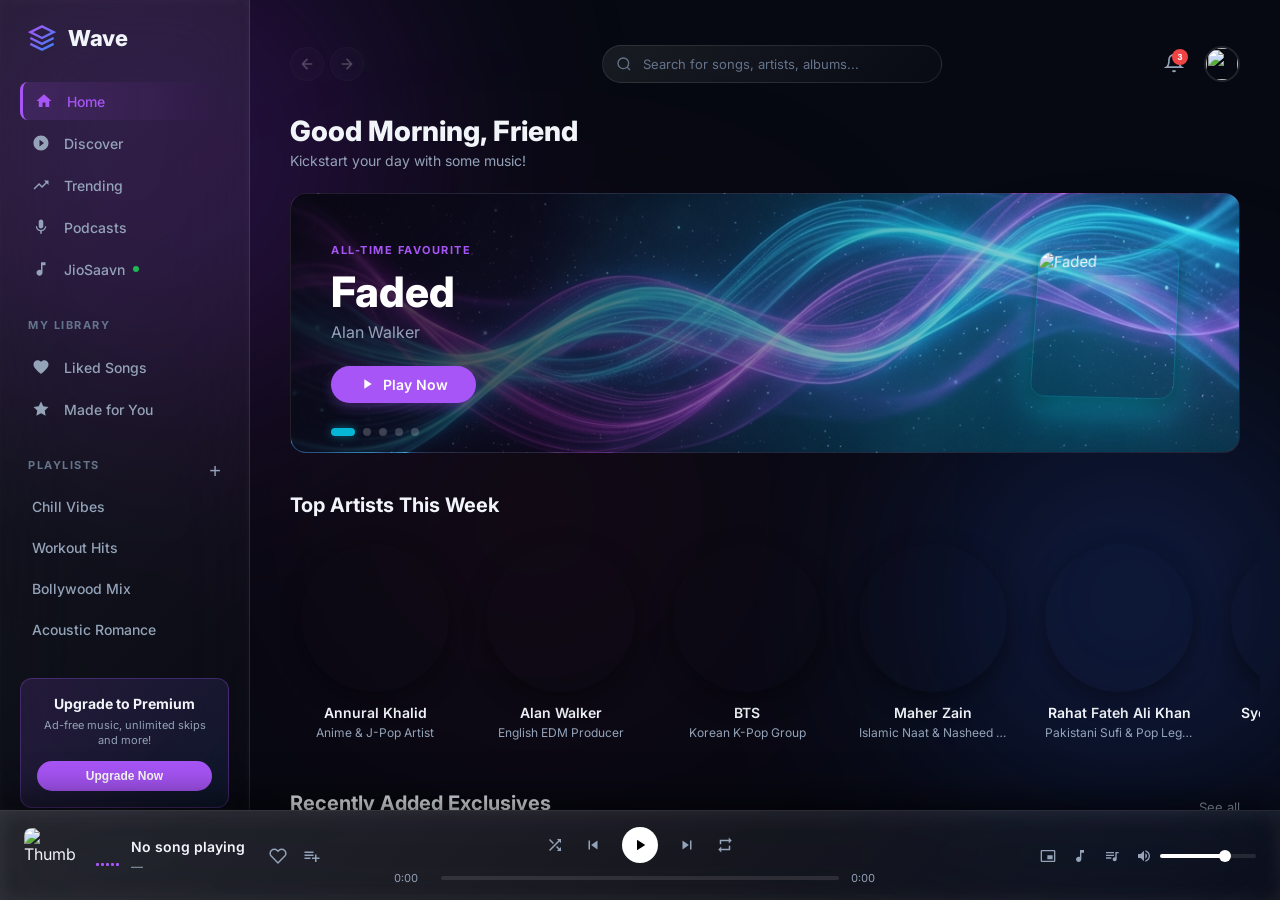
==== commit 6f4d748b: "new update" ====
--- a/index.html
+++ b/index.html
@@ -1,559 +1,454 @@
-<!DOCTYPE html>
-<html lang="en">
-
-<head>
-  <meta charset="UTF-8">
-  <meta name="viewport" content="width=device-width, initial-scale=1.0, maximum-scale=1.0, user-scalable=no">
-  <meta name="description"
-    content="Wave Music is a modern music streaming web app with playlists, artists, albums, anime songs, Urdu naats, podcasts, and more.">
-  <meta name="keywords"
-    content="Wave Music, music player, online music, anime songs, Urdu naats, podcasts, streaming app">
-  <meta property="og:title" content="Wave Music">
-  <meta name="robots" content="index, follow">
-  <meta property="og:image" content="https://placehold.co/1200x630/1a1a1a/a855f7?text=Wave+Music">
-  <meta property="og:description" content="Stream music, anime tracks, podcasts, and naats on Wave Music.">
-  <meta property="og:type" content="website">
-  <meta property="og:url" content="https://wave-music-i50w.onrender.com">
-  <meta name="twitter:card" content="summary_large_image">
-  <meta name="twitter:title" content="Wave Music">
-  <meta name="twitter:description" content="Modern music streaming web app">
-  <meta name="twitter:image" content="https://wave-music-i50w.onrender.com/logo.png">
-  <link rel="canonical" href="https://wave-music-i50w.onrender.com">
-  <title>Wave Music</title>
-  <link rel="preconnect" href="https://fonts.googleapis.com">
-  <link rel="preconnect" href="https://fonts.gstatic.com" crossorigin>
-  <link href="https://fonts.googleapis.com/css2?family=Inter:wght@400;500;600;700;800&display=swap" rel="stylesheet">
-  <link rel="stylesheet" href="style.css">
-  <link rel="manifest" href="./manifest.json">
-  <meta name="theme-color" content="#0a0a0a">
-  <link rel="icon" type="image/png" href="https://placehold.co/192x192/1a1a1a/a855f7?text=W">
-  <link rel="apple-touch-icon" href="https://placehold.co/192x192/1a1a1a/a855f7?text=W">
-</head>
-
-<body>
-
-  <div class="bg-theme">
-    <div class="glow glow-purple"></div>
-    <div class="glow glow-blue"></div>
-    <div class="glow glow-pink"></div>
-  </div>
-
-  <div class="app-container">
-
-    <aside class="sidebar">
-      <div class="logo">
-        <svg viewBox="0 0 24 24" fill="none" stroke="url(#logo-grad)" stroke-width="2">
-          <path d="M12 2L2 7l10 5 10-5-10-5zM2 17l10 5 10-5M2 12l10 5 10-5" />
-          <defs>
-            <linearGradient id="logo-grad" x1="0" y1="0" x2="1" y2="1">
-              <stop offset="0%" stop-color="#a855f7" />
-              <stop offset="100%" stop-color="#3b82f6" />
-            </linearGradient>
-          </defs>
-        </svg>
-        <span>Wave</span>
-      </div>
-
-      <nav class="nav-section">
-        <a href="#" class="nav-item active" onclick="navigateTo('home', event)">
-          <svg viewBox="0 0 24 24" fill="currentColor">
-            <path d="M10 20v-6h4v6h5v-8h3L12 3 2 12h3v8z" />
-          </svg>
-          Home
+    <!DOCTYPE html>
+    <html lang="en">
+    <head>
+      <meta charset="UTF-8">
+      <meta name="viewport" content="width=device-width, initial-scale=1.0, maximum-scale=1.0, user-scalable=no">
+      <meta name="description" content="Wave Music is a modern music streaming web app with playlists, artists, albums, anime songs, Urdu naats, podcasts, and more.">
+      <meta name="keywords" content="Wave Music, music player, online music, anime songs, Urdu naats, podcasts, streaming app">
+      <meta property="og:title" content="Wave Music">
+      <meta property="og:description" content="Stream music, anime tracks, podcasts, and naats on Wave Music.">
+      <meta property="og:type" content="website">
+      <meta property="og:url" content="https://wave-music-i50w.onrender.com">
+      <meta property="og:image" content="https://wave-music-i50w.onrender.com/logo.png">
+      <title>Wave Music</title>
+      <link rel="preconnect" href="https://fonts.googleapis.com">
+      <link rel="preconnect" href="https://fonts.gstatic.com" crossorigin>
+      <link href="https://fonts.googleapis.com/css2?family=Inter:wght@400;500;600;700;800&display=swap" rel="stylesheet">
+      <link rel="stylesheet" href="style.css">
+      <link rel="manifest" href="./manifest.json">
+      <meta name="theme-color" content="#0a0a0a">
+      <link rel="icon" type="image/png" href="https://placehold.co/192x192/1a1a1a/a855f7?text=W">
+      <link rel="apple-touch-icon" href="https://placehold.co/192x192/1a1a1a/a855f7?text=W">
+    </head>
+    <body>
+
+      <div class="bg-theme">
+        <div class="glow glow-purple"></div>
+        <div class="glow glow-blue"></div>
+        <div class="glow glow-pink"></div>
+      </div>
+
+      <div class="app-container">
+
+        <aside class="sidebar">
+          <div class="logo">
+            <svg viewBox="0 0 24 24" fill="none" stroke="url(#logo-grad)" stroke-width="2"><path d="M12 2L2 7l10 5 10-5-10-5zM2 17l10 5 10-5M2 12l10 5 10-5"/><defs><linearGradient id="logo-grad" x1="0" y1="0" x2="1" y2="1"><stop offset="0%" stop-color="#a855f7"/><stop offset="100%" stop-color="#3b82f6"/></linearGradient></defs></svg>
+            <span>Wave</span>
+          </div>
+
+          <nav class="nav-section">
+            <a href="#" class="nav-item active" onclick="navigateTo('home', event)">
+              <svg viewBox="0 0 24 24" fill="currentColor"><path d="M10 20v-6h4v6h5v-8h3L12 3 2 12h3v8z"/></svg>
+              Home
+            </a>
+            <a href="#" class="nav-item" onclick="navigateTo('discover', event)">
+              <svg viewBox="0 0 24 24" fill="currentColor"><path d="M12 2C6.48 2 2 6.48 2 12s4.48 10 10 10 10-4.48 10-10S17.52 2 12 2zm-2 14.5v-9l6 4.5-6 4.5z"/></svg>
+              Discover
+            </a>
+            <a href="#" class="nav-item" onclick="navigateTo('trending', event)">
+              <svg viewBox="0 0 24 24" fill="currentColor"><path d="M16 6l2.29 2.29-4.88 4.88-4-4L2 16.59 3.41 18l6-6 4 4 6.3-6.29L22 12V6z"/></svg>
+              Trending
+            </a>
+            <a href="#" class="nav-item" onclick="navigateTo('podcasts', event)">
+              <svg viewBox="0 0 24 24" fill="currentColor"><path d="M12 14c1.66 0 2.99-1.34 2.99-3L15 5c0-1.66-1.34-3-3-3S9 3.34 9 5v6c0 1.66 1.34 3 3 3zm5.3-3c0 3-2.54 5.1-5.3 5.1S6.7 14 6.7 11H5c0 3.41 2.72 6.23 6 6.72V21h2v-3.28c3.28-.48 6-3.3 6-6.72h-1.7z"/></svg>
+              Podcasts
+            </a>
+            <a href="#" class="nav-item nav-jiosaavn" onclick="navigateTo('jiosaavn-browse', event)">
+              <svg viewBox="0 0 24 24" fill="currentColor"><path d="M12 3v10.55c-.59-.34-1.27-.55-2-.55-2.21 0-4 1.79-4 4s1.79 4 4 4 4-1.79 4-4V7h4V3h-6z"/></svg>
+              <span>JioSaavn <span class="live-dot"></span></span>
+            </a>
+          </nav>
+
+          <div class="nav-section">
+            <h3 class="section-title">MY LIBRARY</h3>
+            <a href="#" class="nav-item" onclick="navigateTo('liked', event)">
+              <svg viewBox="0 0 24 24" fill="currentColor"><path d="M12 21.35l-1.45-1.32C5.4 15.36 2 12.28 2 8.5 2 5.42 4.42 3 7.5 3c1.74 0 3.41.81 4.5 2.09C13.09 3.81 14.76 3 16.5 3 19.58 3 22 5.42 22 8.5c0 3.78-3.4 6.86-8.55 11.54L12 21.35z"/></svg>
+              Liked Songs
+            </a>
+            <a href="#" class="nav-item" onclick="navigateTo('madeforyou', event)">
+              <svg viewBox="0 0 24 24" fill="currentColor"><path d="M12 2l3.09 6.26L22 9.27l-5 4.87 1.18 6.88L12 17.77l-6.18 3.25L7 14.14 2 9.27l6.91-1.01L12 2z"/></svg>
+              Made for You
+            </a>
+          </div>
+
+          <div class="nav-section">
+            <div class="section-title-row">
+              <h3 class="section-title">PLAYLISTS</h3>
+              <button class="add-btn" onclick="openCreatePlaylist()">+</button>
+            </div>
+            <a href="#" class="nav-item" onclick="navigateTo('playlist', event, 'm1')">Chill Vibes</a>
+            <a href="#" class="nav-item" onclick="navigateTo('playlist', event, 'm2')">Workout Hits</a>
+            <a href="#" class="nav-item" onclick="navigateTo('playlist', event, 'm3')">Bollywood Mix</a>
+            <a href="#" class="nav-item" onclick="navigateTo('playlist', event, 'm4')">Acoustic Romance</a>
+          </div>
+
+          <div class="upgrade-card">
+            <h4>Upgrade to Premium</h4>
+            <p>Ad-free music, unlimited skips and more!</p>
+            <button class="upgrade-btn">Upgrade Now</button>
+          </div>
+        </aside>
+
+        <main class="main-content">
+
+          <header class="topbar">
+            
+            <div class="nav-arrows" id="nav-arrows">
+              <button class="nav-arrow-btn" id="btn-back" onclick="goBack()" title="Go Back" disabled>
+                <svg viewBox="0 0 24 24" fill="none" stroke="currentColor" stroke-width="2.5" stroke-linecap="round" stroke-linejoin="round">
+                  <path d="M19 12H5M12 5l-7 7 7 7"/>
+                </svg>
+              </button>
+              <button class="nav-arrow-btn" id="btn-forward" onclick="goForward()" title="Go Forward" disabled>
+                <svg viewBox="0 0 24 24" fill="none" stroke="currentColor" stroke-width="2.5" stroke-linecap="round" stroke-linejoin="round">
+                  <path d="M5 12h14M12 5l7 7-7 7"/>
+                </svg>
+              </button>
+            </div>
+            <div class="search-container">
+              <svg class="search-icon" viewBox="0 0 24 24" fill="none" stroke="currentColor" stroke-width="2"><circle cx="11" cy="11" r="8"/><path d="M21 21l-4.35-4.35"/></svg>
+              <input type="text" id="search-input" placeholder="Search for songs, artists, albums..." class="search-input" oninput="handleSearch(event)">
+              <div id="search-dropdown" class="search-dropdown hidden"></div>
+            </div>
+
+
+            <div class="dynamic-island" id="dynamic-island" onclick="toggleDiExpanded()">
+              <div class="di-notif-content" id="di-notif-content">
+                <div class="di-icon" id="di-icon-wrap"></div>
+                <div class="di-content">
+                  <span class="di-text" id="di-text"></span>
+                  <span class="di-subtext" id="di-subtext"></span>
+                </div>
+              </div>
+              <div class="di-media-content" id="di-media-content" style="display: none;">
+                <div class="di-media-collapsed" id="di-media-collapsed">
+                  <img src="" alt="" class="di-art-small" id="di-art-small">
+                  <div class="di-waveform" id="di-waveform-small">
+                    <span></span><span></span><span></span><span></span>
+                  </div>
+                </div>
+                <div class="di-media-expanded" id="di-media-expanded">
+                  <div class="di-expanded-top">
+                    <img src="" alt="" class="di-art-large" id="di-art-large">
+                    <div class="di-expanded-info">
+                      <div class="di-title" id="di-media-title">Song Title</div>
+                      <div class="di-artist" id="di-media-artist">Artist</div>
+                    </div>
+                    <div class="di-waveform large" id="di-waveform-large">
+                      <span></span><span></span><span></span><span></span>
+                    </div>
+                  </div>
+                  <div class="di-expanded-progress">
+                    <span id="di-curr-time">0:00</span>
+                    <div class="di-prog-bg" onclick="event.stopPropagation(); seekDi(event)">
+                      <div class="di-prog-fill" id="di-prog-fill"></div>
+                    </div>
+                    <span id="di-tot-time">-0:00</span>
+                  </div>
+                  <div class="di-expanded-controls">
+                    <button onclick="event.stopPropagation(); prevSong()"><svg viewBox="0 0 24 24" fill="currentColor"><path d="M19 20L9 12l10-8v16z M5 19h2V5H5v14z"/></svg></button>
+                    <button onclick="event.stopPropagation(); togglePlay()" id="di-play-btn"><svg viewBox="0 0 24 24" fill="currentColor"><path d="M8 5v14l11-7z"/></svg></button>
+                    <button onclick="event.stopPropagation(); nextSong()"><svg viewBox="0 0 24 24" fill="currentColor"><path d="M5 4l10 8-10 8V4z M19 5h-2v14h2V5z"/></svg></button>
+                  </div>
+                </div>
+              </div>
+            </div>
+
+            <div class="topbar-right">
+              <button class="bell-btn" onclick="toggleNotifications()" id="bell-btn">
+                <svg viewBox="0 0 24 24" fill="none" stroke="currentColor" stroke-width="2"><path d="M18 8A6 6 0 0 0 6 8c0 7-3 9-3 9h18s-3-2-3-9"/><path d="M13.73 21a2 2 0 0 1-3.46 0"/></svg>
+                <span class="notif-badge" id="notif-badge">3</span>
+              </button>
+              <div class="notif-dropdown hidden" id="notif-dropdown">
+                <div class="notif-header"><h4>Notifications</h4><button onclick="clearNotifications()">Clear all</button></div>
+                <div class="notif-list" id="notif-list">
+                  <div class="notif-empty">No notifications</div>
+                </div>
+              </div>
+              <div class="profile-pic" id="profile-pic" onclick="openProfileModal()" title="Edit Profile">
+                <img src="https://placehold.co/100x100/1a1a1a/a855f7?text=U" alt="" id="profile-img">
+                <div class="profile-initial hidden" id="profile-initial"></div>
+              </div>
+            </div>
+          </header>
+
+          <div id="main-view">
+            
+          </div>
+          
+        </main>
+
+      </div>
+
+      <nav class="mobile-nav" id="mobile-nav">
+        <a href="#" class="mob-nav-item active" onclick="navigateTo('home', event)">
+          <svg viewBox="0 0 24 24" fill="currentColor"><path d="M10 20v-6h4v6h5v-8h3L12 3 2 12h3v8z"/></svg>
+          <span>Home</span>
         </a>
-        <a href="#" class="nav-item" onclick="navigateTo('discover', event)">
-          <svg viewBox="0 0 24 24" fill="currentColor">
-            <path d="M12 2C6.48 2 2 6.48 2 12s4.48 10 10 10 10-4.48 10-10S17.52 2 12 2zm-2 14.5v-9l6 4.5-6 4.5z" />
-          </svg>
-          Discover
+        <a href="#" class="mob-nav-item" onclick="navigateTo('discover', event)">
+          <svg viewBox="0 0 24 24" fill="currentColor"><path d="M12 2C6.48 2 2 6.48 2 12s4.48 10 10 10 10-4.48 10-10S17.52 2 12 2zm-2 14.5v-9l6 4.5-6 4.5z"/></svg>
+          <span>Discover</span>
         </a>
-        <a href="#" class="nav-item" onclick="navigateTo('trending', event)">
-          <svg viewBox="0 0 24 24" fill="currentColor">
-            <path d="M16 6l2.29 2.29-4.88 4.88-4-4L2 16.59 3.41 18l6-6 4 4 6.3-6.29L22 12V6z" />
-          </svg>
-          Trending
+        <a href="#" class="mob-nav-item" onclick="navigateTo('library', event)">
+          <svg viewBox="0 0 24 24" fill="currentColor"><path d="M4 6H2v14c0 1.1.9 2 2 2h14v-2H4V6zm16-4H8c-1.1 0-2 .9-2 2v12c0 1.1.9 2 2 2h12c1.1 0 2-.9 2-2V4c0-1.1-.9-2-2-2zm-1 9H9V9h10v2zm-4 4H9v-2h6v2zm4-8H9V5h10v2z"/></svg>
+          <span>Library</span>
         </a>
-        <a href="#" class="nav-item" onclick="navigateTo('podcasts', event)">
-          <svg viewBox="0 0 24 24" fill="currentColor">
-            <path
-              d="M12 14c1.66 0 2.99-1.34 2.99-3L15 5c0-1.66-1.34-3-3-3S9 3.34 9 5v6c0 1.66 1.34 3 3 3zm5.3-3c0 3-2.54 5.1-5.3 5.1S6.7 14 6.7 11H5c0 3.41 2.72 6.23 6 6.72V21h2v-3.28c3.28-.48 6-3.3 6-6.72h-1.7z" />
-          </svg>
-          Podcasts
+        <a href="#" class="mob-nav-item" onclick="navigateTo('search', event)">
+          <svg viewBox="0 0 24 24" fill="none" stroke="currentColor" stroke-width="2"><circle cx="11" cy="11" r="8"/><path d="M21 21l-4.35-4.35" stroke-linecap="round"/></svg>
+          <span>Search</span>
         </a>
-        <a href="#" class="nav-item nav-jiosaavn" onclick="navigateTo('jiosaavn-browse', event)">
-          <svg viewBox="0 0 24 24" fill="currentColor">
-            <path d="M12 3v10.55c-.59-.34-1.27-.55-2-.55-2.21 0-4 1.79-4 4s1.79 4 4 4 4-1.79 4-4V7h4V3h-6z" />
-          </svg>
-          <span>JioSaavn <span class="live-dot"></span></span>
+        <a href="#" class="mob-nav-item" onclick="openProfileModal()">
+          <svg viewBox="0 0 24 24" fill="currentColor"><path d="M12 12c2.21 0 4-1.79 4-4s-1.79-4-4-4-4 1.79-4 4 1.79 4 4 4zm0 2c-2.67 0-8 1.34-8 4v2h16v-2c0-2.66-5.33-4-8-4z"/></svg>
+          <span>Profile</span>
         </a>
       </nav>
-
-      <div class="nav-section">
-        <h3 class="section-title">MY LIBRARY</h3>
-        <a href="#" class="nav-item" onclick="navigateTo('liked', event)">
-          <svg viewBox="0 0 24 24" fill="currentColor">
-            <path
-              d="M12 21.35l-1.45-1.32C5.4 15.36 2 12.28 2 8.5 2 5.42 4.42 3 7.5 3c1.74 0 3.41.81 4.5 2.09C13.09 3.81 14.76 3 16.5 3 19.58 3 22 5.42 22 8.5c0 3.78-3.4 6.86-8.55 11.54L12 21.35z" />
-          </svg>
-          Liked Songs
-        </a>
-        <a href="#" class="nav-item" onclick="navigateTo('madeforyou', event)">
-          <svg viewBox="0 0 24 24" fill="currentColor">
-            <path d="M12 2l3.09 6.26L22 9.27l-5 4.87 1.18 6.88L12 17.77l-6.18 3.25L7 14.14 2 9.27l6.91-1.01L12 2z" />
-          </svg>
-          Made for You
-        </a>
-      </div>
-
-      <div class="nav-section">
-        <div class="section-title-row">
-          <h3 class="section-title">PLAYLISTS</h3>
-          <button class="add-btn" onclick="openCreatePlaylist()">+</button>
-        </div>
-        <a href="#" class="nav-item" onclick="navigateTo('playlist', event, 'm1')">Chill Vibes</a>
-        <a href="#" class="nav-item" onclick="navigateTo('playlist', event, 'm2')">Workout Hits</a>
-        <a href="#" class="nav-item" onclick="navigateTo('playlist', event, 'm3')">Bollywood Mix</a>
-        <a href="#" class="nav-item" onclick="navigateTo('playlist', event, 'm4')">Acoustic Romance</a>
-      </div>
-
-      <div class="upgrade-card">
-        <h4>Upgrade to Premium</h4>
-        <p>Ad-free music, unlimited skips and more!</p>
-        <button class="upgrade-btn">Upgrade Now</button>
-      </div>
-    </aside>
-
-    <main class="main-content">
-
-      <header class="topbar">
-
-        <div class="nav-arrows" id="nav-arrows">
-          <button class="nav-arrow-btn" id="btn-back" onclick="goBack()" title="Go Back" disabled>
-            <svg viewBox="0 0 24 24" fill="none" stroke="currentColor" stroke-width="2.5" stroke-linecap="round"
-              stroke-linejoin="round">
-              <path d="M19 12H5M12 5l-7 7 7 7" />
-            </svg>
-          </button>
-          <button class="nav-arrow-btn" id="btn-forward" onclick="goForward()" title="Go Forward" disabled>
-            <svg viewBox="0 0 24 24" fill="none" stroke="currentColor" stroke-width="2.5" stroke-linecap="round"
-              stroke-linejoin="round">
-              <path d="M5 12h14M12 5l7 7-7 7" />
-            </svg>
-          </button>
-        </div>
-        <div class="search-container">
-          <svg class="search-icon" viewBox="0 0 24 24" fill="none" stroke="currentColor" stroke-width="2">
-            <circle cx="11" cy="11" r="8" />
-            <path d="M21 21l-4.35-4.35" />
-          </svg>
-          <input type="text" id="search-input" placeholder="Search for songs, artists, albums..." class="search-input"
-            oninput="handleSearch(event)">
-          <div id="search-dropdown" class="search-dropdown hidden"></div>
-        </div>
-
-
-        <div class="dynamic-island" id="dynamic-island" onclick="toggleDiExpanded()">
-          <div class="di-notif-content" id="di-notif-content">
-            <div class="di-icon" id="di-icon-wrap"></div>
-            <div class="di-content">
-              <span class="di-text" id="di-text"></span>
-              <span class="di-subtext" id="di-subtext"></span>
-            </div>
-          </div>
-          <div class="di-media-content" id="di-media-content" style="display: none;">
-            <div class="di-media-collapsed" id="di-media-collapsed">
-              <img src="" alt="" class="di-art-small" id="di-art-small">
-              <div class="di-waveform" id="di-waveform-small">
-                <span></span><span></span><span></span><span></span>
-              </div>
-            </div>
-            <div class="di-media-expanded" id="di-media-expanded">
-              <div class="di-expanded-top">
-                <img src="" alt="" class="di-art-large" id="di-art-large">
-                <div class="di-expanded-info">
-                  <div class="di-title" id="di-media-title">Song Title</div>
-                  <div class="di-artist" id="di-media-artist">Artist</div>
-                </div>
-                <div class="di-waveform large" id="di-waveform-large">
-                  <span></span><span></span><span></span><span></span>
-                </div>
-              </div>
-              <div class="di-expanded-progress">
-                <span id="di-curr-time">0:00</span>
-                <div class="di-prog-bg" onclick="event.stopPropagation(); seekDi(event)">
-                  <div class="di-prog-fill" id="di-prog-fill"></div>
-                </div>
-                <span id="di-tot-time">-0:00</span>
-              </div>
-              <div class="di-expanded-controls">
-                <button onclick="event.stopPropagation(); prevSong()"><svg viewBox="0 0 24 24" fill="currentColor">
-                    <path d="M19 20L9 12l10-8v16z M5 19h2V5H5v14z" />
-                  </svg></button>
-                <button onclick="event.stopPropagation(); togglePlay()" id="di-play-btn"><svg viewBox="0 0 24 24"
-                    fill="currentColor">
-                    <path d="M8 5v14l11-7z" />
-                  </svg></button>
-                <button onclick="event.stopPropagation(); nextSong()"><svg viewBox="0 0 24 24" fill="currentColor">
-                    <path d="M5 4l10 8-10 8V4z M19 5h-2v14h2V5z" />
-                  </svg></button>
-              </div>
-            </div>
-          </div>
-        </div>
-
-        <div class="topbar-right">
-          <button class="bell-btn" onclick="toggleNotifications()" id="bell-btn">
-            <svg viewBox="0 0 24 24" fill="none" stroke="currentColor" stroke-width="2">
-              <path d="M18 8A6 6 0 0 0 6 8c0 7-3 9-3 9h18s-3-2-3-9" />
-              <path d="M13.73 21a2 2 0 0 1-3.46 0" />
-            </svg>
-            <span class="notif-badge" id="notif-badge">3</span>
-          </button>
-          <div class="notif-dropdown hidden" id="notif-dropdown">
-            <div class="notif-header">
-              <h4>Notifications</h4><button onclick="clearNotifications()">Clear</button>
-            </div>
-            <div class="notif-item"><span class="notif-dot"></span>New release: Kesariya by Arijit Singh</div>
-            <div class="notif-item"><span class="notif-dot"></span>Anuv Jain dropped a new album!</div>
-            <div class="notif-item"><span class="notif-dot"></span>Your Daily Mix is ready</div>
-          </div>
-          <div class="profile-pic" id="profile-pic" onclick="openProfileModal()" title="Edit Profile">
-            <img src="https://placehold.co/100x100/1a1a1a/a855f7?text=U" alt="" id="profile-img">
-            <div class="profile-initial hidden" id="profile-initial"></div>
-          </div>
-        </div>
-      </header>
-
-      <div id="main-view">
-
-      </div>
-
-    </main>
-
-  </div>
-
-  <nav class="mobile-nav" id="mobile-nav">
-    <a href="#" class="mob-nav-item active" onclick="navigateTo('home', event)">
-      <svg viewBox="0 0 24 24" fill="currentColor">
-        <path d="M10 20v-6h4v6h5v-8h3L12 3 2 12h3v8z" />
-      </svg>
-      <span>Home</span>
-    </a>
-    <a href="#" class="mob-nav-item" onclick="navigateTo('discover', event)">
-      <svg viewBox="0 0 24 24" fill="currentColor">
-        <path d="M12 2C6.48 2 2 6.48 2 12s4.48 10 10 10 10-4.48 10-10S17.52 2 12 2zm-2 14.5v-9l6 4.5-6 4.5z" />
-      </svg>
-      <span>Discover</span>
-    </a>
-    <a href="#" class="mob-nav-item" onclick="navigateTo('library', event)">
-      <svg viewBox="0 0 24 24" fill="currentColor">
-        <path
-          d="M4 6H2v14c0 1.1.9 2 2 2h14v-2H4V6zm16-4H8c-1.1 0-2 .9-2 2v12c0 1.1.9 2 2 2h12c1.1 0 2-.9 2-2V4c0-1.1-.9-2-2-2zm-1 9H9V9h10v2zm-4 4H9v-2h6v2zm4-8H9V5h10v2z" />
-      </svg>
-      <span>Library</span>
-    </a>
-    <a href="#" class="mob-nav-item" onclick="navigateTo('search', event)">
-      <svg viewBox="0 0 24 24" fill="none" stroke="currentColor" stroke-width="2">
-        <circle cx="11" cy="11" r="8" />
-        <path d="M21 21l-4.35-4.35" stroke-linecap="round" />
-      </svg>
-      <span>Search</span>
-    </a>
-    <a href="#" class="mob-nav-item" onclick="openProfileModal()">
-      <svg viewBox="0 0 24 24" fill="currentColor">
-        <path
-          d="M12 12c2.21 0 4-1.79 4-4s-1.79-4-4-4-4 1.79-4 4 1.79 4 4 4zm0 2c-2.67 0-8 1.34-8 4v2h16v-2c0-2.66-5.33-4-8-4z" />
-      </svg>
-      <span>Profile</span>
-    </a>
-  </nav>
-
-  <div class="mobile-now-playing" id="mobile-now-playing">
-
-    <div class="mnp-handle-bar" id="mnp-drag-handle"></div>
-
-    <div class="mnp-art-wrap">
-      <img src="https://placehold.co/200x200/1a1a1a/a855f7?text=Music" alt="" class="mnp-art" id="mnp-art">
-      <div class="mnp-art-glow" id="mnp-art-glow"></div>
-    </div>
-
-    <div class="mnp-info">
-      <div class="mnp-meta">
-        <div>
-          <div class="mnp-title" id="mnp-title">No song playing</div>
-          <div class="mnp-artist" id="mnp-artist">—</div>
-        </div>
-        <button class="mnp-like-btn" id="mnp-like-btn" onclick="toggleLike(); syncMobileNowPlayingLike()">
-          <svg viewBox="0 0 24 24" fill="none" stroke="currentColor" stroke-width="2">
-            <path
-              d="M20.84 4.61a5.5 5.5 0 0 0-7.78 0L12 5.67l-1.06-1.06a5.5 5.5 0 0 0-7.78 7.78l1.06 1.06L12 21.23l7.78-7.78 1.06-1.06a5.5 5.5 0 0 0 0-7.78z" />
-          </svg>
+      
+      <div class="mobile-now-playing" id="mobile-now-playing">
+        <div class="mnp-handle-bar" id="mnp-drag-handle"></div>
+
+        <div class="mnp-art-wrap">
+          <img src="https://placehold.co/200x200/1a1a1a/a855f7?text=Music" alt="" class="mnp-art" id="mnp-art">
+          <div class="mnp-art-glow" id="mnp-art-glow"></div>
+          
+          <div class="mnp-topbar">
+            <div class="mnp-brand-pill" id="mnp-brand-pill">
+              <span class="mnp-brand-text">Now Playing on Wave</span>
+            </div>
+            <div class="mnp-menu-container">
+              <button class="mnp-menu-btn" id="mnp-menu-btn" onclick="toggleMnpMenu(event)">
+                <svg viewBox="0 0 24 24" fill="currentColor"><circle cx="12" cy="5" r="2"/><circle cx="12" cy="12" r="2"/><circle cx="12" cy="19" r="2"/></svg>
+              </button>
+              <div class="mnp-menu-dropdown" id="mnp-menu-dropdown">
+                <div class="mnp-menu-item" onclick="handleMnpAddToPlaylist(event)">
+                  <svg viewBox="0 0 24 24" fill="none" stroke="currentColor" stroke-width="2" stroke-linecap="round" stroke-linejoin="round"><path d="M12 5v14M5 12h14"/></svg>
+                  <span>Add to Playlist</span>
+                </div>
+                <div class="mnp-menu-item" onclick="handleMnpAddToLiked(event)">
+                  <svg viewBox="0 0 24 24" fill="none" stroke="currentColor" stroke-width="2" stroke-linecap="round" stroke-linejoin="round"><path d="M20.84 4.61a5.5 5.5 0 0 0-7.78 0L12 5.67l-1.06-1.06a5.5 5.5 0 0 0-7.78 7.78l1.06 1.06L12 21.23l7.78-7.78 1.06-1.06a5.5 5.5 0 0 0 0-7.78z"/></svg>
+                  <span>Add to Liked</span>
+                </div>
+                <div class="mnp-menu-item" onclick="closeMobileNowPlaying(); toggleMnpMenu(event)">
+                  <svg viewBox="0 0 24 24" fill="none" stroke="currentColor" stroke-width="2" stroke-linecap="round" stroke-linejoin="round"><line x1="18" y1="6" x2="6" y2="18"></line><line x1="6" y1="6" x2="18" y2="18"></line></svg>
+                  <span>Close Player</span>
+                </div>
+              </div>
+            </div>
+          </div>
+        </div>
+
+        <div class="mnp-info-card">
+          <img src="https://placehold.co/200x200/1a1a1a/a855f7?text=Music" alt="" class="mnp-info-thumb" id="mnp-info-thumb">
+          
+          <div class="mnp-waveform" id="mnp-waveform">
+            <span></span>
+            <span></span>
+            <span></span>
+            <span></span>
+            <span></span>
+          </div>
+
+          <div class="mnp-marquee-wrap">
+            <div class="mnp-marquee-content" id="mnp-marquee-content">
+              <div class="mnp-title-scroll">
+                <span class="mnp-title" id="mnp-title">No song playing</span>
+              </div>
+              <div class="mnp-artist-scroll">
+                <span class="mnp-artist" id="mnp-artist">—</span>
+              </div>
+            </div>
+          </div>
+
+          <button class="mnp-like-btn" id="mnp-like-btn" onclick="toggleLike(); syncMobileNowPlayingLike()">
+            <svg viewBox="0 0 24 24" fill="none" stroke="currentColor" stroke-width="2"><path d="M20.84 4.61a5.5 5.5 0 0 0-7.78 0L12 5.67l-1.06-1.06a5.5 5.5 0 0 0-7.78 7.78l1.06 1.06L12 21.23l7.78-7.78 1.06-1.06a5.5 5.5 0 0 0 0-7.78z"/></svg>
+          </button>
+        </div>
+
+        <div class="mnp-progress-wrap">
+          <div class="mnp-progress-bar" id="mnp-prog-track" onclick="seekTo(event)">
+            <div class="mnp-progress-fill" id="mnp-prog-fill"></div>
+            <div class="mnp-progress-thumb" id="mnp-prog-thumb"></div>
+          </div>
+          <div class="mnp-time-row">
+            <span id="mnp-cur-time">0:00</span>
+            <span id="mnp-tot-time">0:00</span>
+          </div>
+        </div>
+
+        <div class="mnp-controls">
+          <button class="mnp-ctrl-btn" onclick="openMobileQueue()">
+            <svg viewBox="0 0 24 24" fill="currentColor"><path d="M15 6H3v2h12V6zm0 4H3v2h12v-2zM3 16h8v-2H3v2zM17 6v8.18c-.31-.11-.65-.18-1-.18-1.66 0-3 1.34-3 3s1.34 3 3 3 3-1.34 3-3V8h3V6h-5z"/></svg>
+          </button>
+          <button class="mnp-ctrl-btn mnp-prev" onclick="prevSong()">
+            <svg viewBox="0 0 24 24" fill="currentColor"><path d="M6 6h2v12H6zm3.5 6l8.5 6V6z"/></svg>
+          </button>
+          <button class="mnp-play-btn" id="mnp-play-btn" onclick="togglePlay()">
+            <svg id="mnp-ico-play" viewBox="0 0 24 24" fill="currentColor"><path d="M8 6.82v10.36c0 .79.87 1.27 1.54.84l8.14-5.18c.62-.39.62-1.29 0-1.69L9.54 5.98C8.87 5.55 8 6.03 8 6.82z"/></svg>
+            <svg id="mnp-ico-pause" viewBox="0 0 24 24" fill="currentColor" style="display:none"><rect x="6" y="5" width="4" height="14" rx="2" fill="currentColor"/><rect x="14" y="5" width="4" height="14" rx="2" fill="currentColor"/></svg>
+          </button>
+          <button class="mnp-ctrl-btn mnp-next" onclick="nextSong()">
+            <svg viewBox="0 0 24 24" fill="currentColor"><path d="M6 18l8.5-6L6 6v12zM16 6v12h2V6h-2z"/></svg>
+          </button>
+          <button class="mnp-ctrl-btn" id="mnp-repeat" onclick="toggleRepeat()">
+            <svg viewBox="0 0 24 24" fill="currentColor"><path d="M7 7h10v3l4-4-4-4v3H5v6h2V7zm10 10H7v-3l-4 4 4 4v-3h12v-6h-2v4z"/></svg>
+          </button>
+        </div>
+
+        <div class="mnp-volume">
+          <svg id="mnp-vol-icon-left" viewBox="0 0 24 24" fill="currentColor" width="16" height="16" onclick="toggleMute()"><path d="M18.5 12c0-1.77-1.02-3.29-2.5-4.03v8.05c1.48-.73 2.5-2.25 2.5-4.02zM5 9v6h4l5 5V4L9 9H5z"/></svg>
+          <input type="range" class="mnp-vol-slider" id="mnp-vol-slider" min="0" max="100" value="70" oninput="setVolume(this.value)">
+          <svg id="mnp-vol-icon-right" viewBox="0 0 24 24" fill="currentColor" width="16" height="16"><path d="M3 9v6h4l5 5V4L7 9H3zm13.5 3c0-1.77-1.02-3.29-2.5-4.03v8.05c1.48-.73 2.5-2.25 2.5-4.02zM14 3.23v2.06c2.89.86 5 3.54 5 6.71s-2.11 5.85-5 6.71v2.06c4.01-.91 7-4.49 7-8.77s-2.99-7.86-7-8.77z"/></svg>
+        </div>
+      </div>
+
+      <div class="bottom-player" id="bottom-player-bar" onclick="openMobileNowPlaying(event)">
+        <div class="player-left">
+          <img src="https://placehold.co/200x200/1a1a1a/a855f7?text=Music" alt="Thumb" class="player-thumb" id="pl-thumb">
+          <div class="equalizer" id="equalizer">
+            <span class="eq-bar"></span><span class="eq-bar"></span><span class="eq-bar"></span><span class="eq-bar"></span><span class="eq-bar"></span>
+          </div>
+          <div class="player-info">
+            <div class="player-title" id="pl-title">No song playing</div>
+            <div class="player-artist" id="pl-artist">—</div>
+          </div>
+          <button class="icon-btn heart-btn" id="like-btn" onclick="toggleLike()"><svg viewBox="0 0 24 24" fill="none" stroke="currentColor" stroke-width="2"><path d="M20.84 4.61a5.5 5.5 0 0 0-7.78 0L12 5.67l-1.06-1.06a5.5 5.5 0 0 0-7.78 7.78l1.06 1.06L12 21.23l7.78-7.78 1.06-1.06a5.5 5.5 0 0 0 0-7.78z"/></svg></button>
+          <button class="icon-btn" onclick="openAddToPlaylistModal()" title="Add to Playlist"><svg viewBox="0 0 24 24" fill="currentColor"><path d="M14 10H2v2h12v-2zm0-4H2v2h12V6zm4 8v-4h-2v4h-4v2h4v4h2v-4h4v-2h-4zM2 16h8v-2H2v2z"/></svg></button>
+        </div>
+
+        <div class="player-center">
+          <div class="player-controls">
+            <button class="icon-btn ctrl-btn" id="btn-shuffle" onclick="toggleShuffle()"><svg viewBox="0 0 24 24" fill="currentColor"><path d="M10.59 9.17L5.41 4 4 5.41l5.17 5.17 1.42-1.41zM14.5 4l2.04 2.04L4 18.59 5.41 20 17.96 7.46 20 9.5V4h-5.5zm.33 9.41l-1.41 1.41 3.13 3.13L14.5 20H20v-5.5l-2.04 2.04-3.13-3.13z"/></svg></button>
+            <button class="icon-btn ctrl-btn" onclick="prevSong()"><svg viewBox="0 0 24 24" fill="currentColor"><path d="M6 6h2v12H6zm3.5 6l8.5 6V6z"/></svg></button>
+            <button class="play-pause-circle" id="play-pause-btn" onclick="togglePlay()">
+              <svg id="ico-play" viewBox="0 0 24 24" fill="currentColor"><path d="M8 5v14l11-7z"/></svg>
+              <svg id="ico-pause" viewBox="0 0 24 24" fill="currentColor" style="display:none;"><path d="M6 19h4V5H6v14zm8-14v14h4V5h-4z"/></svg>
+            </button>
+            <button class="icon-btn ctrl-btn" onclick="nextSong()"><svg viewBox="0 0 24 24" fill="currentColor"><path d="M6 18l8.5-6L6 6v12zM16 6v12h2V6h-2z"/></svg></button>
+            <button class="icon-btn ctrl-btn" id="btn-repeat" onclick="toggleRepeat()"><svg viewBox="0 0 24 24" fill="currentColor"><path d="M7 7h10v3l4-4-4-4v3H5v6h2V7zm10 10H7v-3l-4 4 4 4v-3h12v-6h-2v4z"/></svg></button>
+          </div>
+          <div class="progress-container">
+            <span class="time-text" id="cur-time">0:00</span>
+            <div class="progress-bar" id="prog-track" onclick="seekTo(event)">
+              <div class="progress-fill" id="prog-fill"></div>
+              <div class="progress-thumb" id="prog-thumb"></div>
+            </div>
+            <span class="time-text" id="tot-time">0:00</span>
+          </div>
+        </div>
+
+        <div class="player-right">
+
+          <button class="icon-btn sm-btn" onclick="toggleMiniPlayer()" id="mini-toggle" title="Mini Player"><svg viewBox="0 0 24 24" fill="currentColor"><path d="M19 11h-8v6h8v-6zm4 8V4.98C23 3.88 22.1 3 21 3H3c-1.1 0-2 .88-2 1.98V19c0 1.1.9 2 2 2h18c1.1 0 2-.9 2-2zm-2 .02H3V4.97h18v14.05z"/></svg></button>
+          <button class="icon-btn sm-btn"><svg viewBox="0 0 24 24" fill="currentColor"><path d="M12 3v10.55c-.59-.34-1.27-.55-2-.55-2.21 0-4 1.79-4 4s1.79 4 4 4 4-1.79 4-4V7h4V3h-6z"/></svg></button>
+          <button class="icon-btn sm-btn" onclick="toggleQueue()"><svg viewBox="0 0 24 24" fill="currentColor"><path d="M15 6H3v2h12V6zm0 4H3v2h12v-2zM3 16h8v-2H3v2zM17 6v8.18c-.31-.11-.65-.18-1-.18-1.66 0-3 1.34-3 3s1.34 3 3 3 3-1.34 3-3V8h3V6h-5z"/></svg></button>
+          <div class="vol-control">
+            <button class="icon-btn sm-btn" onclick="toggleMute()" id="mute-btn">
+              <svg viewBox="0 0 24 24" fill="currentColor" width="16" height="16"><path d="M3 9v6h4l5 5V4L7 9H3zm13.5 3c0-1.77-1.02-3.29-2.5-4.03v8.05c1.48-.73 2.5-2.25 2.5-4.02zM14 3.23v2.06c2.89.86 5 3.54 5 6.71s-2.11 5.85-5 6.71v2.06c4.01-.91 7-4.49 7-8.77s-2.99-7.86-7-8.77z"/></svg>
+            </button>
+            <input type="range" id="vol-slider" min="0" max="100" value="70" oninput="setVolume(this.value)" class="vol-slider">
+          </div>
+        </div>
+      </div>
+
+      <div class="mini-player hidden" id="mini-player">
+        <img src="" alt="" id="mini-thumb" class="mini-thumb">
+        <div class="mini-info">
+          <div class="mini-title" id="mini-title"></div>
+          <div class="mini-artist" id="mini-artist"></div>
+        </div>
+        <button class="play-pause-circle mini-pp" onclick="togglePlay()" id="mini-pp-btn">
+          <svg id="mini-ico-play" viewBox="0 0 24 24" fill="currentColor"><path d="M8 5v14l11-7z"/></svg>
+          <svg id="mini-ico-pause" viewBox="0 0 24 24" fill="currentColor" style="display:none;"><path d="M6 19h4V5H6v14zm8-14v14h4V5h-4z"/></svg>
         </button>
-      </div>
-
-      <div class="mnp-progress-wrap">
-        <div class="mnp-progress-bar" id="mnp-prog-track" onclick="seekTo(event)">
-          <div class="mnp-progress-fill" id="mnp-prog-fill"></div>
-          <div class="mnp-progress-thumb" id="mnp-prog-thumb"></div>
-        </div>
-        <div class="mnp-time-row">
-          <span id="mnp-cur-time">0:00</span>
-          <span id="mnp-tot-time">0:00</span>
-        </div>
-      </div>
-
-      <div class="mnp-controls">
-        <button class="mnp-ctrl-btn" id="mnp-shuffle" onclick="toggleShuffle()">
-          <svg viewBox="0 0 24 24" fill="currentColor">
-            <path
-              d="M10.59 9.17L5.41 4 4 5.41l5.17 5.17 1.42-1.41zM14.5 4l2.04 2.04L4 18.59 5.41 20 17.96 7.46 20 9.5V4h-5.5zm.33 9.41l-1.41 1.41 3.13 3.13L14.5 20H20v-5.5l-2.04 2.04-3.13-3.13z" />
-          </svg>
-        </button>
-        <button class="mnp-ctrl-btn mnp-prev" onclick="prevSong()">
-          <svg viewBox="0 0 24 24" fill="currentColor">
-            <path d="M6 6h2v12H6zm3.5 6l8.5 6V6z" />
-          </svg>
-        </button>
-        <button class="mnp-play-btn" id="mnp-play-btn" onclick="togglePlay()">
-          <svg id="mnp-ico-play" viewBox="0 0 24 24" fill="currentColor">
-            <path d="M8 5v14l11-7z" />
-          </svg>
-          <svg id="mnp-ico-pause" viewBox="0 0 24 24" fill="currentColor" style="display:none">
-            <path d="M6 19h4V5H6v14zm8-14v14h4V5h-4z" />
-          </svg>
-        </button>
-        <button class="mnp-ctrl-btn mnp-next" onclick="nextSong()">
-          <svg viewBox="0 0 24 24" fill="currentColor">
-            <path d="M6 18l8.5-6L6 6v12zM16 6v12h2V6h-2z" />
-          </svg>
-        </button>
-        <button class="mnp-ctrl-btn" onclick="openMobileQueue()">
-          <svg viewBox="0 0 24 24" fill="currentColor">
-            <path
-              d="M15 6H3v2h12V6zm0 4H3v2h12v-2zM3 16h8v-2H3v2zM17 6v8.18c-.31-.11-.65-.18-1-.18-1.66 0-3 1.34-3 3s1.34 3 3 3 3-1.34 3-3V8h3V6h-5z" />
-          </svg>
-        </button>
-      </div>
-
-      <div class="mnp-volume">
-        <svg viewBox="0 0 24 24" fill="currentColor" width="16" height="16">
-          <path d="M18.5 12c0-1.77-1.02-3.29-2.5-4.03v8.05c1.48-.73 2.5-2.25 2.5-4.02zM5 9v6h4l5 5V4L9 9H5z" />
-        </svg>
-        <input type="range" class="mnp-vol-slider" id="mnp-vol-slider" min="0" max="100" value="70"
-          oninput="setVolume(this.value)">
-        <svg viewBox="0 0 24 24" fill="currentColor" width="16" height="16">
-          <path
-            d="M3 9v6h4l5 5V4L7 9H3zm13.5 3c0-1.77-1.02-3.29-2.5-4.03v8.05c1.48-.73 2.5-2.25 2.5-4.02zM14 3.23v2.06c2.89.86 5 3.54 5 6.71s-2.11 5.85-5 6.71v2.06c4.01-.91 7-4.49 7-8.77s-2.99-7.86-7-8.77z" />
-        </svg>
-      </div>
-    </div>
-  </div>
-
-  <div class="bottom-player" id="bottom-player-bar" onclick="openMobileNowPlaying(event)">
-    <div class="player-left">
-      <img src="https://placehold.co/200x200/1a1a1a/a855f7?text=Music" alt="Thumb" class="player-thumb" id="pl-thumb">
-      <div class="equalizer" id="equalizer">
-        <span class="eq-bar"></span><span class="eq-bar"></span><span class="eq-bar"></span><span
-          class="eq-bar"></span><span class="eq-bar"></span>
-      </div>
-      <div class="player-info">
-        <div class="player-title" id="pl-title">No song playing</div>
-        <div class="player-artist" id="pl-artist">—</div>
-      </div>
-      <button class="icon-btn heart-btn" id="like-btn" onclick="toggleLike()"><svg viewBox="0 0 24 24" fill="none"
-          stroke="currentColor" stroke-width="2">
-          <path
-            d="M20.84 4.61a5.5 5.5 0 0 0-7.78 0L12 5.67l-1.06-1.06a5.5 5.5 0 0 0-7.78 7.78l1.06 1.06L12 21.23l7.78-7.78 1.06-1.06a5.5 5.5 0 0 0 0-7.78z" />
-        </svg></button>
-      <button class="icon-btn" onclick="openAddToPlaylistModal()" title="Add to Playlist"><svg viewBox="0 0 24 24"
-          fill="currentColor">
-          <path d="M14 10H2v2h12v-2zm0-4H2v2h12V6zm4 8v-4h-2v4h-4v2h4v4h2v-4h4v-2h-4zM2 16h8v-2H2v2z" />
-        </svg></button>
-    </div>
-
-    <div class="player-center">
-      <div class="player-controls">
-        <button class="icon-btn ctrl-btn" id="btn-shuffle" onclick="toggleShuffle()"><svg viewBox="0 0 24 24"
-            fill="currentColor">
-            <path
-              d="M10.59 9.17L5.41 4 4 5.41l5.17 5.17 1.42-1.41zM14.5 4l2.04 2.04L4 18.59 5.41 20 17.96 7.46 20 9.5V4h-5.5zm.33 9.41l-1.41 1.41 3.13 3.13L14.5 20H20v-5.5l-2.04 2.04-3.13-3.13z" />
-          </svg></button>
-        <button class="icon-btn ctrl-btn" onclick="prevSong()"><svg viewBox="0 0 24 24" fill="currentColor">
-            <path d="M6 6h2v12H6zm3.5 6l8.5 6V6z" />
-          </svg></button>
-        <button class="play-pause-circle" id="play-pause-btn" onclick="togglePlay()">
-          <svg id="ico-play" viewBox="0 0 24 24" fill="currentColor">
-            <path d="M8 5v14l11-7z" />
-          </svg>
-          <svg id="ico-pause" viewBox="0 0 24 24" fill="currentColor" style="display:none;">
-            <path d="M6 19h4V5H6v14zm8-14v14h4V5h-4z" />
-          </svg>
-        </button>
-        <button class="icon-btn ctrl-btn" onclick="nextSong()"><svg viewBox="0 0 24 24" fill="currentColor">
-            <path d="M6 18l8.5-6L6 6v12zM16 6v12h2V6h-2z" />
-          </svg></button>
-        <button class="icon-btn ctrl-btn" id="btn-repeat" onclick="toggleRepeat()"><svg viewBox="0 0 24 24"
-            fill="currentColor">
-            <path d="M7 7h10v3l4-4-4-4v3H5v6h2V7zm10 10H7v-3l-4 4 4 4v-3h12v-6h-2v4z" />
-          </svg></button>
-      </div>
-      <div class="progress-container">
-        <span class="time-text" id="cur-time">0:00</span>
-        <div class="progress-bar" id="prog-track" onclick="seekTo(event)">
-          <div class="progress-fill" id="prog-fill"></div>
-          <div class="progress-thumb" id="prog-thumb"></div>
-        </div>
-        <span class="time-text" id="tot-time">0:00</span>
-      </div>
-    </div>
-
-    <div class="player-right">
-
-      <button class="icon-btn sm-btn" onclick="toggleMiniPlayer()" id="mini-toggle" title="Mini Player"><svg
-          viewBox="0 0 24 24" fill="currentColor">
-          <path
-            d="M19 11h-8v6h8v-6zm4 8V4.98C23 3.88 22.1 3 21 3H3c-1.1 0-2 .88-2 1.98V19c0 1.1.9 2 2 2h18c1.1 0 2-.9 2-2zm-2 .02H3V4.97h18v14.05z" />
-        </svg></button>
-      <button class="icon-btn sm-btn"><svg viewBox="0 0 24 24" fill="currentColor">
-          <path d="M12 3v10.55c-.59-.34-1.27-.55-2-.55-2.21 0-4 1.79-4 4s1.79 4 4 4 4-1.79 4-4V7h4V3h-6z" />
-        </svg></button>
-      <button class="icon-btn sm-btn" onclick="toggleQueue()"><svg viewBox="0 0 24 24" fill="currentColor">
-          <path
-            d="M15 6H3v2h12V6zm0 4H3v2h12v-2zM3 16h8v-2H3v2zM17 6v8.18c-.31-.11-.65-.18-1-.18-1.66 0-3 1.34-3 3s1.34 3 3 3 3-1.34 3-3V8h3V6h-5z" />
-        </svg></button>
-      <div class="vol-control">
-        <button class="icon-btn sm-btn" onclick="toggleMute()" id="mute-btn">
-          <svg viewBox="0 0 24 24" fill="currentColor" width="16" height="16">
-            <path
-              d="M3 9v6h4l5 5V4L7 9H3zm13.5 3c0-1.77-1.02-3.29-2.5-4.03v8.05c1.48-.73 2.5-2.25 2.5-4.02zM14 3.23v2.06c2.89.86 5 3.54 5 6.71s-2.11 5.85-5 6.71v2.06c4.01-.91 7-4.49 7-8.77s-2.99-7.86-7-8.77z" />
-          </svg>
-        </button>
-        <input type="range" id="vol-slider" min="0" max="100" value="70" oninput="setVolume(this.value)"
-          class="vol-slider">
-      </div>
-    </div>
-  </div>
-
-  <div class="mini-player hidden" id="mini-player">
-    <img src="" alt="" id="mini-thumb" class="mini-thumb">
-    <div class="mini-info">
-      <div class="mini-title" id="mini-title"></div>
-      <div class="mini-artist" id="mini-artist"></div>
-    </div>
-    <button class="play-pause-circle mini-pp" onclick="togglePlay()" id="mini-pp-btn">
-      <svg id="mini-ico-play" viewBox="0 0 24 24" fill="currentColor">
-        <path d="M8 5v14l11-7z" />
-      </svg>
-      <svg id="mini-ico-pause" viewBox="0 0 24 24" fill="currentColor" style="display:none;">
-        <path d="M6 19h4V5H6v14zm8-14v14h4V5h-4z" />
-      </svg>
-    </button>
-    <button class="icon-btn" onclick="toggleMiniPlayer()" style="color:white;"><svg viewBox="0 0 24 24"
-        fill="currentColor" width="18" height="18">
-        <path
-          d="M19 11h-8v6h8v-6zm4 8V4.98C23 3.88 22.1 3 21 3H3c-1.1 0-2 .88-2 1.98V19c0 1.1.9 2 2 2h18c1.1 0 2-.9 2-2zm-2 .02H3V4.97h18v14.05z" />
-      </svg></button>
-  </div>
-
-  <div class="modal-overlay hidden" id="modal-overlay" onclick="closeCreatePlaylist()">
-    <div class="modal-card" onclick="event.stopPropagation()">
-      <h2>Create Playlist</h2>
-      <p style="color:var(--text-muted); margin-bottom:20px;">Give your playlist a name</p>
-      <input type="text" id="playlist-name-input" class="modal-input" placeholder="My Playlist" maxlength="30">
-      <div class="modal-btns">
-        <button class="modal-cancel" onclick="closeCreatePlaylist()">Cancel</button>
-        <button class="modal-create" onclick="createPlaylist()">Create</button>
-      </div>
-    </div>
-  </div>
-
-  <div class="modal-overlay hidden" id="add-to-playlist-modal" onclick="closeAddToPlaylistModal()">
-    <div class="modal-card" onclick="event.stopPropagation()">
-      <h2>Add to Playlist</h2>
-      <p style="color:var(--text-muted); margin-bottom:20px;">Select a playlist to add this song</p>
-      <div id="playlist-select-list"
-        style="max-height: 200px; overflow-y: auto; margin-bottom: 20px; display: flex; flex-direction: column; gap: 8px;">
-
-      </div>
-      <div class="modal-btns">
-        <button class="modal-cancel" onclick="closeAddToPlaylistModal()">Cancel</button>
-      </div>
-    </div>
-  </div>
-
-  <div class="modal-overlay hidden" id="delete-playlist-modal" onclick="closeDeletePlaylistModal()">
-    <div class="modal-card" onclick="event.stopPropagation()">
-      <h2>Delete Playlist</h2>
-      <p style="color:var(--text-muted); margin-bottom:20px;">Are you sure you want to delete this playlist? This action
-        cannot be undone.</p>
-      <div class="modal-btns">
-        <button class="modal-cancel" onclick="closeDeletePlaylistModal()">Cancel</button>
-        <button class="modal-create"
-          style="background: rgba(255,50,50,0.2); color: #ff5555; border: 1px solid rgba(255,50,50,0.5);"
-          id="confirm-delete-playlist-btn">Delete</button>
-      </div>
-    </div>
-  </div>
-
-  <aside id="queue-panel" class="queue-panel">
-    <div class="queue-header">
-      <h2>Queue</h2>
-      <button class="icon-btn" onclick="toggleQueue()"><svg viewBox="0 0 24 24" fill="currentColor">
-          <path
-            d="M19 6.41L17.59 5 12 10.59 6.41 5 5 6.41 10.59 12 5 17.59 6.41 19 12 13.41 17.59 19 19 17.59 13.41 12z" />
-        </svg></button>
-    </div>
-    <div class="queue-section">
-      <h3>Now Playing</h3>
-      <div id="queue-now" class="queue-list"></div>
-    </div>
-    <div class="queue-section">
-      <div style="display:flex; justify-content:space-between; align-items:flex-end;">
-        <h3>Next in Queue</h3>
-        <button class="clear-queue-btn" onclick="clearQueue()">Clear Queue</button>
-      </div>
-      <div id="queue-list" class="queue-list"></div>
-    </div>
-  </aside>
-
-  <audio id="audio-el" preload="none" crossorigin="anonymous"></audio>
-
-
-
-  <div class="modal-overlay hidden" id="profile-modal" onclick="closeProfileModal()">
-    <div class="modal-card profile-modal-card" onclick="event.stopPropagation()">
-      <div class="profile-modal-avatar" id="pm-avatar">
-        <img src="" id="pm-avatar-img" class="hidden">
-        <div class="pm-initial" id="pm-initial">?</div>
-      </div>
-      <h2 id="pm-heading">Welcome to Wave!</h2>
-      <p style="color:var(--text-muted); margin-bottom:20px;" id="pm-subtext">Tell us your name to get started</p>
-      <input type="text" id="profile-name-input" class="modal-input" placeholder="Your name" maxlength="20">
-      <label class="upload-label" id="upload-label">
-        <svg viewBox="0 0 24 24" fill="currentColor" width="16" height="16">
-          <path
-            d="M21 19V5c0-1.1-.9-2-2-2H5c-1.1 0-2 .9-2 2v14c0 1.1.9 2 2 2h14c1.1 0 2-.9 2-2zM8.5 13.5l2.5 3.01L14.5 12l4.5 6H5l3.5-4.5z" />
-        </svg>
-        Upload Photo (optional)
-        <input type="file" accept="image/*" id="profile-img-input" onchange="handleProfileImage(event)"
-          style="display:none;">
-      </label>
-      <div class="modal-btns">
-        <button class="modal-cancel" onclick="closeProfileModal()">Skip</button>
-        <button class="modal-create" onclick="saveProfile()">Save</button>
-      </div>
-    </div>
-  </div>
-
-  <script>
-    if ('serviceWorker' in navigator) {
-      window.addEventListener('load', () => {
-        navigator.serviceWorker.register('./sw.js').catch(() => { });
-      });
-    }
-  </script>
-  <script src="jiosaavn.js?v=2"></script>
-  <script src="app.js?v=10"></script>
-</body>
-
-</html>+        <button class="icon-btn" onclick="toggleMiniPlayer()" style="color:white;"><svg viewBox="0 0 24 24" fill="currentColor" width="18" height="18"><path d="M19 11h-8v6h8v-6zm4 8V4.98C23 3.88 22.1 3 21 3H3c-1.1 0-2 .88-2 1.98V19c0 1.1.9 2 2 2h18c1.1 0 2-.9 2-2zm-2 .02H3V4.97h18v14.05z"/></svg></button>
+      </div>
+
+      <div class="modal-overlay hidden" id="modal-overlay" onclick="closeCreatePlaylist()">
+        <div class="modal-card" onclick="event.stopPropagation()">
+          <h2>Create Playlist</h2>
+          <p style="color:var(--text-muted); margin-bottom:20px;">Give your playlist a name</p>
+          <input type="text" id="playlist-name-input" class="modal-input" placeholder="My Playlist" maxlength="30">
+          <div class="modal-btns">
+            <button class="modal-cancel" onclick="closeCreatePlaylist()">Cancel</button>
+            <button class="modal-create" onclick="createPlaylist()">Create</button>
+          </div>
+        </div>
+      </div>
+
+      <div class="modal-overlay hidden" id="add-to-playlist-modal" onclick="closeAddToPlaylistModal()">
+        <div class="modal-card" onclick="event.stopPropagation()">
+          <h2>Add to Playlist</h2>
+          <p style="color:var(--text-muted); margin-bottom:20px;">Select a playlist to add this song</p>
+          <div id="playlist-select-list" style="max-height: 200px; overflow-y: auto; margin-bottom: 20px; display: flex; flex-direction: column; gap: 8px;">
+            
+          </div>
+          <div class="modal-btns">
+            <button class="modal-cancel" onclick="closeAddToPlaylistModal()">Cancel</button>
+          </div>
+        </div>
+      </div>
+
+      <div class="modal-overlay hidden" id="delete-playlist-modal" onclick="closeDeletePlaylistModal()">
+        <div class="modal-card" onclick="event.stopPropagation()">
+          <h2>Delete Playlist</h2>
+          <p style="color:var(--text-muted); margin-bottom:20px;">Are you sure you want to delete this playlist? This action cannot be undone.</p>
+          <div class="modal-btns">
+            <button class="modal-cancel" onclick="closeDeletePlaylistModal()">Cancel</button>
+            <button class="modal-create" style="background: rgba(255,50,50,0.2); color: #ff5555; border: 1px solid rgba(255,50,50,0.5);" id="confirm-delete-playlist-btn">Delete</button>
+          </div>
+        </div>
+      </div>
+
+      <aside id="queue-panel" class="queue-panel">
+        <div class="queue-header">
+          <h2>Queue</h2>
+          <button class="icon-btn" onclick="toggleQueue()"><svg viewBox="0 0 24 24" fill="currentColor"><path d="M19 6.41L17.59 5 12 10.59 6.41 5 5 6.41 10.59 12 5 17.59 6.41 19 12 13.41 17.59 19 19 17.59 13.41 12z"/></svg></button>
+        </div>
+        <div class="queue-section">
+          <h3>Now Playing</h3>
+          <div id="queue-now" class="queue-list"></div>
+        </div>
+        <div class="queue-section">
+          <div style="display:flex; justify-content:space-between; align-items:flex-end;">
+            <h3>Next in Queue</h3>
+            <button class="clear-queue-btn" onclick="clearQueue()">Clear Queue</button>
+          </div>
+          <div id="queue-list" class="queue-list"></div>
+        </div>
+      </aside>
+
+      <audio id="audio-el" preload="none" crossorigin="anonymous"></audio>
+
+
+
+      <div class="modal-overlay hidden" id="profile-modal" onclick="closeProfileModal()">
+        <div class="modal-card profile-modal-card" onclick="event.stopPropagation()">
+          <div class="profile-modal-avatar" id="pm-avatar">
+            <img src="" id="pm-avatar-img" class="hidden">
+            <div class="pm-initial" id="pm-initial">?</div>
+          </div>
+          <h2 id="pm-heading">Welcome to Wave!</h2>
+          <p style="color:var(--text-muted); margin-bottom:20px;" id="pm-subtext">Tell us your name to get started</p>
+          <input type="text" id="profile-name-input" class="modal-input" placeholder="Your name" maxlength="20">
+          <label class="upload-label" id="upload-label">
+            <svg viewBox="0 0 24 24" fill="currentColor" width="16" height="16"><path d="M21 19V5c0-1.1-.9-2-2-2H5c-1.1 0-2 .9-2 2v14c0 1.1.9 2 2 2h14c1.1 0 2-.9 2-2zM8.5 13.5l2.5 3.01L14.5 12l4.5 6H5l3.5-4.5z"/></svg>
+            Upload Photo (optional)
+            <input type="file" accept="image/*" id="profile-img-input" onchange="handleProfileImage(event)" style="display:none;">
+          </label>
+          <div class="modal-btns">
+            <button class="modal-cancel" onclick="closeProfileModal()">Skip</button>
+            <button class="modal-create" onclick="saveProfile()">Save</button>
+          </div>
+        </div>
+      </div>
+
+      <script>
+        if ('serviceWorker' in navigator) {
+          window.addEventListener('load', () => {
+            navigator.serviceWorker.register('./sw.js').catch(() => {});
+          });
+        }
+      </script>
+      <script src="jiosaavn.js?v=2"></script>
+      <script src="app.js?v=10"></script>
+    </body>
+    </html>
--- a/style.css
+++ b/style.css
@@ -338,36 +338,197 @@
 .greeting-row h1 { font-size: 28px; font-weight: 800; margin-bottom: 4px; }
 .greeting-row p { font-size: 14px; color: var(--text-muted); }
 
+
 .hero-banner {
-  position: relative; height: 240px; border-radius: 16px; overflow: hidden;
-  margin-bottom: 40px; display: flex; flex-direction: column; justify-content: flex-end;
-  padding: 32px; border: 1px solid var(--glass-border);
-}
-.hero-bg { position: absolute; inset: 0; z-index: 0; }
-.hero-bg img { 
-  width: 100%; 
-  height: 100%; 
-  object-fit: cover; 
-  filter: brightness(0.6) blur(10px); 
-  transform: scale(1.1); 
-}
-.hero-bg::after {
-  content: ''; position: absolute; inset: 0;
-  background: linear-gradient(to right, rgba(10,12,24,0.95) 0%, rgba(10,12,24,0.4) 60%, transparent 100%);
-}
-.hero-content { position: relative; z-index: 1; }
-.hero-tag { font-size: 11px; font-weight: 700; letter-spacing: 1.5px; color: var(--neon-purple); margin-bottom: 12px; display: block; }
-.hero-title { font-size: 42px; font-weight: 800; margin-bottom: 6px; line-height: 1; }
-.hero-artist { font-size: 16px; color: var(--text-muted); margin-bottom: 24px; }
-.hero-actions { display: flex; align-items: center; gap: 20px; }
+  position: relative;
+  height: 260px;
+  border-radius: 16px;
+  overflow: hidden;
+  margin-bottom: 40px;
+  border: 1px solid var(--glass-border);
+  background: #08070e url('hero_abstract_bg.png') center/cover no-repeat;
+  padding: 0;
+  box-sizing: border-box;
+}
+
+.hero-slides-wrapper {
+  position: relative;
+  width: 100%;
+  height: 100%;
+}
+
+.hero-slide {
+  position: absolute;
+  inset: 0;
+  width: 100%;
+  height: 100%;
+  opacity: 0;
+  pointer-events: none;
+  display: flex;
+  align-items: center;
+  padding: 32px 40px;
+  box-sizing: border-box;
+  transition: opacity 0.8s ease, transform 0.8s cubic-bezier(0.25, 0.8, 0.25, 1);
+  transform: scale(0.97) translateY(5px);
+}
+
+.hero-slide.active {
+  opacity: 1;
+  pointer-events: auto;
+  transform: scale(1) translateY(0);
+}
+
+.hero-bg-overlay {
+  position: absolute;
+  inset: 0;
+  z-index: 0;
+  background: radial-gradient(circle at 85% 50%, rgba(var(--slide-color-rgb, 168, 85, 247), 0.35), transparent 70%),
+              linear-gradient(to right, rgba(10, 8, 20, 0.88) 0%, rgba(10, 8, 20, 0.3) 60%, transparent 100%);
+  pointer-events: none;
+}
+
+.hero-slide-content {
+  position: relative;
+  z-index: 1;
+  width: 100%;
+  height: 100%;
+  display: flex;
+  justify-content: space-between;
+  align-items: center;
+  gap: 24px;
+}
+
+.hero-text {
+  flex: 1;
+  max-width: 60%;
+}
+
+.hero-tag {
+  font-size: 11px;
+  font-weight: 700;
+  letter-spacing: 1.5px;
+  color: var(--neon-purple);
+  margin-bottom: 12px;
+  display: block;
+}
+
+.hero-title {
+  font-size: 42px;
+  font-weight: 800;
+  margin-bottom: 6px;
+  line-height: 1.1;
+  color: white;
+}
+
+.hero-artist {
+  font-size: 16px;
+  color: var(--text-muted);
+  margin-bottom: 24px;
+}
+
+.hero-actions {
+  display: flex;
+  align-items: center;
+  gap: 20px;
+}
+
 .play-btn-main {
-  background: var(--neon-purple); color: white; border: none;
-  padding: 10px 28px; border-radius: 24px; font-size: 14px; font-weight: 600; font-family: inherit;
-  display: flex; align-items: center; gap: 8px; cursor: pointer; transition: 0.2s;
-}
-.play-btn-main svg { width: 16px; height: 16px; }
-.play-btn-main:hover { transform: scale(1.05); background: #9333ea; box-shadow: 0 0 20px rgba(168,85,247,0.5); }
-.hero-stats { font-size: 13px; color: var(--text-muted); }
+  background: var(--neon-purple);
+  color: white;
+  border: none;
+  padding: 10px 28px;
+  border-radius: 24px;
+  font-size: 14px;
+  font-weight: 600;
+  font-family: inherit;
+  display: flex;
+  align-items: center;
+  gap: 8px;
+  cursor: pointer;
+  transition: 0.2s;
+  box-shadow: 0 4px 12px rgba(168, 85, 247, 0.3);
+}
+
+.play-btn-main svg {
+  width: 16px;
+  height: 16px;
+}
+
+.play-btn-main:hover {
+  transform: scale(1.05);
+  background: #9333ea;
+  box-shadow: 0 6px 20px rgba(168, 85, 247, 0.5);
+}
+
+.hero-artwork-wrap {
+  perspective: 1000px;
+  display: flex;
+  align-items: center;
+  justify-content: center;
+  padding-right: 20px;
+}
+
+.hero-cover-3d {
+  width: 150px;
+  height: 150px;
+  border-radius: 14px;
+  object-fit: cover;
+  transform: rotateY(-18deg) rotateX(10deg);
+  box-shadow: 0 15px 35px rgba(var(--slide-color-rgb, 168, 85, 247), 0.45), 
+              0 5px 15px rgba(0, 0, 0, 0.6);
+  border: 1px solid rgba(var(--slide-color-rgb, 168, 85, 247), 0.3);
+  transition: transform 0.5s cubic-bezier(0.25, 0.8, 0.25, 1), box-shadow 0.5s ease;
+  animation: heroFloat 6s ease-in-out infinite alternate;
+}
+
+.hero-artwork-wrap:hover .hero-cover-3d {
+  transform: rotateY(-8deg) rotateX(5deg) scale(1.06);
+  box-shadow: 0 20px 45px rgba(var(--slide-color-rgb, 168, 85, 247), 0.6), 
+              0 8px 25px rgba(0, 0, 0, 0.7);
+}
+
+@keyframes heroFloat {
+  0% {
+    transform: rotateY(-18deg) rotateX(10deg) translateY(-5px);
+  }
+  100% {
+    transform: rotateY(-18deg) rotateX(10deg) translateY(5px);
+  }
+}
+
+.hero-carousel-dots {
+  position: absolute;
+  bottom: 16px;
+  left: 40px;
+  display: flex;
+  gap: 8px;
+  z-index: 5;
+}
+
+.hero-dot {
+  width: 8px;
+  height: 8px;
+  border-radius: 50%;
+  background: rgba(255, 255, 255, 0.2);
+  cursor: pointer;
+  transition: all 0.3s cubic-bezier(0.25, 0.8, 0.25, 1);
+}
+
+.hero-dot:hover {
+  background: rgba(255, 255, 255, 0.5);
+}
+
+.hero-dot.active {
+  width: 24px;
+  border-radius: 4px;
+  background: rgb(var(--slide-color-rgb, 168, 85, 247));
+  box-shadow: 0 0 10px rgba(var(--slide-color-rgb, 168, 85, 247), 0.5);
+}
+
+.hero-stats {
+  font-size: 13px;
+  color: var(--text-muted);
+}
 
 .section-block { margin-bottom: 40px; }
 .section-header { display: flex; justify-content: space-between; align-items: flex-end; margin-bottom: 16px; position: relative; z-index: 2; }
@@ -478,6 +639,7 @@
 .top10-item .music-card {
   z-index: 2; width: 170px;
 }
+
 
 .cloud-badge {
   font-size: 8px; font-weight: 800; background: linear-gradient(135deg, #3b82f6, #06b6d4);
@@ -661,12 +823,34 @@
 .notif-header h4 { font-size: 14px; font-weight: 700; }
 .notif-header button { background: none; border: none; color: var(--text-muted); font-size: 11px; cursor: pointer; }
 .notif-header button:hover { color: var(--text-main); }
+.notif-list { max-height: 300px; overflow-y: auto; }
+.notif-list::-webkit-scrollbar { width: 4px; }
+.notif-list::-webkit-scrollbar-thumb { background: rgba(255,255,255,0.15); border-radius: 2px; }
+.notif-empty { 
+  text-align: center; padding: 24px 0; font-size: 12px; color: var(--text-muted); 
+  opacity: 0.5;
+}
 .notif-item {
-  display: flex; align-items: center; gap: 10px; padding: 10px 0;
-  font-size: 12px; color: var(--text-muted); border-bottom: 1px solid rgba(255,255,255,0.05);
+  display: flex; align-items: flex-start; gap: 10px; padding: 10px 0;
+  font-size: 12px; color: var(--text-sub); border-bottom: 1px solid rgba(255,255,255,0.05);
+  animation: notifSlideIn 0.3s ease-out both;
 }
 .notif-item:last-child { border-bottom: none; }
-.notif-dot { width: 6px; height: 6px; border-radius: 50%; background: var(--neon-purple); flex-shrink: 0; }
+.notif-item-content { flex: 1; min-width: 0; }
+.notif-msg { color: var(--text-main); font-size: 12px; line-height: 1.4; margin-bottom: 3px; }
+.notif-time { font-size: 10px; color: var(--text-muted); opacity: 0.6; }
+.notif-dot { 
+  width: 8px; height: 8px; border-radius: 50%; flex-shrink: 0; margin-top: 4px;
+  box-shadow: 0 0 6px currentColor;
+}
+.notif-dot.type-new-song { background: #22c55e; color: #22c55e; }
+.notif-dot.type-update { background: #f59e0b; color: #f59e0b; }
+.notif-dot.type-alert { background: #ef4444; color: #ef4444; }
+.notif-dot.type-info { background: #a855f7; color: #a855f7; }
+@keyframes notifSlideIn {
+  from { opacity: 0; transform: translateX(-8px); }
+  to { opacity: 1; transform: translateX(0); }
+}
 
 .modal-overlay {
   position: fixed; inset: 0; background: rgba(0,0,0,0.6);
@@ -753,6 +937,7 @@
 .footer-links { display: flex; gap: 20px; }
 .footer-links a { font-size: 12px; color: var(--text-dark); text-decoration: none; transition: 0.2s; }
 .footer-links a:hover { color: var(--text-muted); }
+
 
 .footer-popup-overlay {
   position: fixed; top: 0; left: 0; right: 0; bottom: 0;
@@ -1077,16 +1262,28 @@
   .topbar .search-container { display: none; }
   .topbar-right { order: 2; margin-left: auto; }
 
-  .hero-banner { height: 200px; border-radius: 16px; margin-bottom: 24px; }
-  .hero-title { font-size: 28px; }
-  .hero-artist { font-size: 13px; margin-bottom: 14px; }
-  .hero-tag { font-size: 10px; }
+  .hero-banner { height: 200px; border-radius: 16px; margin-bottom: 24px; padding: 0; }
+  .hero-slide { padding: 20px 24px; }
+  .hero-slide-content { flex-direction: row; gap: 16px; }
+  .hero-cover-3d { 
+    width: 80px; 
+    height: 80px; 
+    border-radius: 8px; 
+    transform: none !important; 
+    animation: none !important; 
+    box-shadow: 0 8px 20px rgba(var(--slide-color-rgb, 168, 85, 247), 0.35) !important;
+  }
+  .hero-title { font-size: 24px; }
+  .hero-artist { font-size: 12px; margin-bottom: 12px; }
+  .hero-tag { font-size: 9px; margin-bottom: 8px; }
   .play-btn-main { padding: 8px 20px; font-size: 12px; }
+  .hero-carousel-dots { left: 24px; bottom: 12px; }
 
   .music-card { width: 140px; padding: 10px; }
   .music-card.wide { width: 170px; }
   .music-card:hover { transform: scale(1.05) translateY(-4px); }
   
+
   .top10-container { gap: 12px; padding: 15px 5px; }
   .top10-item { width: 175px; }
   .top10-rank { font-size: 110px; margin-right: -25px; -webkit-text-stroke: 2px rgba(255,255,255,0.25); }
@@ -1101,7 +1298,6 @@
   .greeting-row h1 { font-size: 22px; }
   .greeting-row p { font-size: 12px; }
 
-  .hero-banner { padding: 20px; }
   .hero-stats { font-size: 11px; }
 
   .section-block { margin-bottom: 28px; }
@@ -1188,7 +1384,7 @@
 
   .mini-player { bottom: 70px; right: 12px; }
 
-  .notif-dropdown { width: 250px; right: -40px; }
+  .notif-dropdown { width: calc(100vw - 32px); max-width: 300px; right: -12px; }
 
   .profile-pic img, .profile-pic .profile-initial { width: 32px; height: 32px; }
   .profile-initial { font-size: 14px; }
@@ -1196,13 +1392,23 @@
 
 @media (max-width: 480px) {
   .main-content { padding: 10px 10px calc(var(--player-h) + 66px) 10px; }
-  .hero-banner { height: auto; min-height: 180px; border-radius: 12px; padding: 20px; }
-  .hero-content { flex-direction: column !important; align-items: flex-start !important; gap: 12px !important; text-align: left; }
-  .hero-cover-sharp { width: 80px !important; height: 80px !important; }
+  .hero-banner { height: 210px; border-radius: 12px; padding: 0; }
+  .hero-slide { padding: 16px 20px; }
+  .hero-slide-content { flex-direction: row; gap: 14px; align-items: center; }
+  .hero-artwork-wrap { flex-shrink: 0; }
+  .hero-cover-3d { 
+    width: 100px; 
+    height: 100px; 
+    border-radius: 8px; 
+    transform: none !important; 
+    animation: none !important; 
+    box-shadow: 0 6px 16px rgba(var(--slide-color-rgb, 168, 85, 247), 0.35) !important;
+  }
+  .hero-text { flex: 1; min-width: 0; }
   .hero-title { font-size: 22px; }
-  .hero-artist { font-size: 12px; margin-bottom: 12px; }
-  .hero-tag { font-size: 9px; margin-bottom: 8px; }
-  .play-btn-main { padding: 8px 20px; font-size: 12px; }
+  .hero-artist { font-size: 11px; margin-bottom: 12px; }
+  .hero-tag { font-size: 8px; margin-bottom: 6px; }
+  .play-btn-main { padding: 8px 16px; font-size: 11px; }
   .hero-stats { font-size: 10px; }
   .music-card { width: 120px; padding: 8px; }
   .music-card.wide { width: 150px; }
@@ -1265,8 +1471,11 @@
   align-items: center;
   overflow: hidden;
 
-  background: linear-gradient(180deg, rgba(15,10,30,0.96) 0%, rgba(8,6,20,0.99) 100%);
-  backdrop-filter: blur(60px); -webkit-backdrop-filter: blur(60px);
+ 
+  background: radial-gradient(circle at 50% -20%, rgba(var(--dom-color-rgb, 168, 85, 247), 0.28) 0%, transparent 70%),
+              #000000;
+  backdrop-filter: blur(40px); -webkit-backdrop-filter: blur(40px);
+  
 
   transform: translateY(100%);
   transition: transform 0.42s cubic-bezier(0.32, 0.72, 0, 1);
@@ -1282,143 +1491,597 @@
 
 .mnp-handle-bar {
   width: 36px; height: 4px; border-radius: 2px;
-  background: rgba(255,255,255,0.25);
-  margin: 14px auto 0;
+  background: rgba(255, 255, 255, 0.4);
+  position: absolute;
+  top: 10px; left: 50%;
+  transform: translateX(-50%);
+  z-index: 20;
+  cursor: pointer;
+}
+
+.mnp-art-wrap {
+  width: 100%;
+  height: 52vh; 
+  position: relative;
+  overflow: hidden;
   flex-shrink: 0;
+  margin: 0;
+  border-radius: 0 !important;
+}
+
+.mnp-art-wrap::after {
+  content: '';
+  position: absolute;
+  bottom: 0; left: 0; right: 0;
+  height: 160px;
+  background: linear-gradient(180deg, transparent 0%, rgba(0, 0, 0, 0.4) 40%, rgba(0, 0, 0, 0.85) 75%, #000000 100%);
+  z-index: 2;
+  pointer-events: none;
+}
+
+.mnp-art {
+  width: 100%;
+  height: 100%;
+  object-fit: cover;
+  display: block;
+  transition: transform 0.25s cubic-bezier(0.25, 0.8, 0.25, 1), opacity 0.25s ease;
+  will-change: transform, opacity;
+  border-radius: 0 !important;
+  transform: scale(1.06);
+}
+
+.mobile-now-playing.open .mnp-art {
+  animation: mnpArtScale 0.6s cubic-bezier(0.34, 1.56, 0.64, 1) forwards;
+}
+
+@keyframes mnpArtScale {
+  from { transform: scale(1.12); }
+  to   { transform: scale(1.06); }
+}
+
+.mnp-art-glow {
+  position: absolute; inset: 0;
+  background: inherit;
+  filter: blur(50px); opacity: 0.35;
+  z-index: 0;
+  background: radial-gradient(ellipse at center, rgba(var(--dom-color-rgb, 168, 85, 247), 0.8), transparent 75%);
+  animation: mnpGlowPulse 4s ease-in-out infinite alternate;
+  pointer-events: none;
+}
+
+@keyframes mnpGlowPulse {
+  0%   { opacity: 0.25; transform: scale(0.95); }
+  100% { opacity: 0.55; transform: scale(1.05); }
+}
+
+.mnp-topbar {
+  position: absolute;
+  top: 24px; left: 0; right: 0;
+  display: flex;
+  justify-content: space-between;
+  align-items: center;
+  padding: 10px 20px;
+  z-index: 10;
+  box-sizing: border-box;
+}
+
+
+.mnp-brand-pill {
+  background: rgba(var(--dom-color-rgb, 168, 85, 247), 0.18);
+  border: 1px solid rgba(var(--dom-color-rgb, 168, 85, 247), 0.35);
+  padding: 6px 14px;
+  border-radius: 20px;
+  backdrop-filter: blur(10px);
+  -webkit-backdrop-filter: blur(10px);
+  opacity: 0;
+  transform: translateY(-20px) scale(0.9);
+  transition: opacity 0.5s cubic-bezier(0.34, 1.56, 0.64, 1), 
+              transform 0.5s cubic-bezier(0.34, 1.56, 0.64, 1),
+              background 0.3s ease, border-color 0.3s ease, box-shadow 0.3s ease,
+              padding 0.3s ease, border-radius 0.3s ease;
+  box-shadow: 0 4px 15px rgba(var(--dom-color-rgb, 168, 85, 247), 0.2);
+  display: flex;
+  align-items: center;
+  will-change: transform, opacity;
+}
+
+.mnp-brand-pill.visible {
+  opacity: 1;
+  transform: translateY(0) scale(1);
+}
+
+.mnp-brand-pill.feedback-active {
+  background: rgba(var(--dom-color-rgb, 168, 85, 247), 0.45);
+  border-color: rgba(255, 255, 255, 0.4);
+  box-shadow: 0 6px 20px rgba(var(--dom-color-rgb, 168, 85, 247), 0.6), 0 0 10px rgba(255, 255, 255, 0.2);
+  transform: translateY(0) scale(1.08);
+}
+
+.mnp-brand-pill.expanded {
+  background: rgba(0, 0, 0, 0.7);
+  border-color: rgba(var(--dom-color-rgb, 168, 85, 247), 0.6);
+  box-shadow: 0 8px 25px rgba(var(--dom-color-rgb, 168, 85, 247), 0.4), inset 0 0 8px rgba(255, 255, 255, 0.1);
+  padding: 8px 20px;
+  border-radius: 24px;
+  transform: translateY(0) scale(1.04);
+}
+
+.mnp-brand-text {
+  font-size: 11px;
+  font-weight: 700;
+  color: #e9d5ff;
+  letter-spacing: 0.8px;
+  text-shadow: 0 0 8px rgba(var(--dom-color-rgb, 168, 85, 247), 0.5);
+  transition: color 0.3s ease, font-size 0.2s ease;
+}
+
+.mnp-brand-pill:not(.feedback-active):not(.expanded) .mnp-brand-text {
+  text-transform: uppercase;
+}
+
+
+.mnp-menu-container {
+  position: relative;
+}
+
+.mnp-menu-btn {
+  background: rgba(255, 255, 255, 0.08);
+  border: 1px solid rgba(255, 255, 255, 0.1);
+  color: white;
+  width: 36px;
+  height: 36px;
+  border-radius: 50%;
+  display: flex;
+  align-items: center;
+  justify-content: center;
   cursor: pointer;
-}
-
-
-
-.mnp-art-wrap {
+  transition: 0.2s ease;
+  backdrop-filter: blur(10px);
+  -webkit-backdrop-filter: blur(10px);
+}
+
+.mnp-menu-btn:active {
+  transform: scale(0.9);
+  background: rgba(255, 255, 255, 0.15);
+}
+
+.mnp-menu-btn svg {
+  width: 18px;
+  height: 18px;
+}
+
+.mnp-menu-dropdown {
+  position: absolute;
+  top: 44px;
+  right: 0;
+  background: rgba(20, 16, 35, 0.92);
+  border: 1px solid rgba(255, 255, 255, 0.1);
+  border-radius: 14px;
+  padding: 6px;
+  min-width: 160px;
+  backdrop-filter: blur(25px);
+  -webkit-backdrop-filter: blur(25px);
+  box-shadow: 0 10px 30px rgba(0, 0, 0, 0.5), 0 0 20px rgba(168, 85, 247, 0.15);
+  z-index: 20;
+  display: none;
+  opacity: 0;
+  transform: translateY(-10px) scale(0.95);
+  transition: opacity 0.2s ease, transform 0.2s ease;
+}
+
+.mnp-menu-dropdown.show {
+  display: block;
+  opacity: 1;
+  transform: translateY(0) scale(1);
+}
+
+.mnp-menu-item {
+  display: flex;
+  align-items: center;
+  gap: 10px;
+  padding: 10px 12px;
+  border-radius: 8px;
+  color: rgba(255, 255, 255, 0.8);
+  font-size: 13px;
+  font-weight: 500;
+  cursor: pointer;
+  transition: 0.2s ease;
+}
+
+.mnp-menu-item:active {
+  background: rgba(255, 255, 255, 0.08);
+  color: white;
+}
+
+.mnp-menu-item svg {
+  width: 16px;
+  height: 16px;
+  color: rgba(255, 255, 255, 0.6);
+}
+
+
+.mnp-info-card {
+  width: calc(100% - 40px);
+  margin: -36px auto 14px;
+  background: rgba(255, 255, 255, 0.05);
+  backdrop-filter: blur(25px);
+  -webkit-backdrop-filter: blur(25px);
+  border: 1px solid rgba(var(--dom-color-rgb, 168, 85, 247), 0.25);
+  border-radius: 18px;
+  padding: 12px 16px;
+  display: flex;
+  align-items: center;
+  gap: 12px;
+  box-shadow: 0 12px 35px rgba(0, 0, 0, 0.4),
+              0 0 15px rgba(var(--dom-color-rgb, 168, 85, 247), 0.12);
   position: relative;
-  margin: 28px auto 0;
-  width: min(72vw, 300px);
-  height: min(72vw, 300px);
+  z-index: 5;
+  box-sizing: border-box;
   flex-shrink: 0;
-}
-.mnp-art {
-  width: 100%; height: 100%;
-  border-radius: 18px;
+  transition: border-color 0.3s ease, box-shadow 0.3s ease;
+}
+
+.mnp-info-thumb {
+  width: 44px;
+  height: 44px;
+  border-radius: 8px;
   object-fit: cover;
-  box-shadow: 0 24px 60px rgba(0,0,0,0.7), 0 8px 24px rgba(0,0,0,0.5);
-  position: relative; z-index: 1;
-  transition: transform 0.4s ease;
-}
-.mobile-now-playing.open .mnp-art {
-  animation: mnpArtScale 0.5s cubic-bezier(0.34,1.56,0.64,1) forwards;
-}
-@keyframes mnpArtScale {
-  from { transform: scale(0.85); }
-  to   { transform: scale(1); }
-}
-.mnp-art-glow {
-  position: absolute; inset: 20px; border-radius: 18px;
-  background: inherit;
-  filter: blur(30px); opacity: 0.6;
-  z-index: 0;
-  background: radial-gradient(ellipse at center, var(--neon-purple), transparent 70%);
-  animation: mnpGlowPulse 4s ease-in-out infinite alternate;
-}
-@keyframes mnpGlowPulse {
-  0%   { opacity: 0.4; transform: scale(0.9); }
-  100% { opacity: 0.75; transform: scale(1.1); }
-}
-
-.mnp-info {
-  flex: 1; width: 100%;
-  padding: 20px 28px 16px;
-  display: flex; flex-direction: column; gap: 0;
+  flex-shrink: 0;
+  border: 1.5px solid rgba(var(--dom-color-rgb, 168, 85, 247), 0.45);
+  box-shadow: 0 4px 10px rgba(0, 0, 0, 0.3),
+              0 0 8px rgba(var(--dom-color-rgb, 168, 85, 247), 0.25);
+  transition: border-color 0.3s ease, box-shadow 0.3s ease;
+}
+
+
+.mnp-waveform {
+  display: flex;
+  align-items: flex-end;
+  gap: 2px;
+  height: 18px;
+  width: 18px;
+  flex-shrink: 0;
+}
+
+.mnp-waveform span {
+  width: 2px;
+  height: 3px;
+  background: var(--dom-color-hex, var(--neon-purple));
+  border-radius: 1px;
+  transition: height 0.3s cubic-bezier(0.25, 0.8, 0.25, 1);
+}
+
+.mnp-waveform.playing span {
+  transition: none;
+}
+
+.mnp-waveform.playing span:nth-child(1) {
+  animation: mnpWaveBounce 0.45s ease-in-out infinite alternate;
+}
+.mnp-waveform.playing span:nth-child(2) {
+  animation: mnpWaveBounce 0.55s ease-in-out infinite alternate;
+  animation-delay: 0.1s;
+}
+.mnp-waveform.playing span:nth-child(3) {
+  animation: mnpWaveBounce 0.35s ease-in-out infinite alternate;
+  animation-delay: 0.2s;
+}
+.mnp-waveform.playing span:nth-child(4) {
+  animation: mnpWaveBounce 0.5s ease-in-out infinite alternate;
+  animation-delay: 0.15s;
+}
+.mnp-waveform.playing span:nth-child(5) {
+  animation: mnpWaveBounce 0.4s ease-in-out infinite alternate;
+  animation-delay: 0.05s;
+}
+
+@keyframes mnpWaveBounce {
+  0% {
+    height: 3px;
+  }
+  100% {
+    height: 16px;
+  }
+}
+
+
+.mnp-marquee-wrap {
+  flex: 1;
   overflow: hidden;
-}
-
-.mnp-meta {
-  display: flex; justify-content: space-between; align-items: center;
-  margin-bottom: 18px;
-}
-.mnp-title {
-  font-size: 20px; font-weight: 700;
-  display: -webkit-box; -webkit-line-clamp: 2; -webkit-box-orient: vertical;
-  overflow: hidden; text-overflow: ellipsis; line-height: 1.2;
-  max-width: calc(100% - 50px);
-}
-.mnp-artist {
-  font-size: 14px; color: rgba(255,255,255,0.55);
-  margin-top: 4px;
-  white-space: nowrap; overflow: hidden; text-overflow: ellipsis;
-  max-width: calc(100% - 50px);
-}
-.mnp-like-btn {
-  background: none; border: none; cursor: pointer; color: rgba(255,255,255,0.5);
-  transition: 0.2s; padding: 6px; flex-shrink: 0;
-}
-.mnp-like-btn svg { width: 26px; height: 26px; }
-.mnp-like-btn.liked { color: var(--neon-purple); }
-.mnp-like-btn.liked svg { fill: var(--neon-purple); stroke: var(--neon-purple); }
-
-.mnp-progress-wrap { margin-bottom: 12px; }
+  display: flex;
+  flex-direction: column;
+  justify-content: center;
+}
+
+.mnp-marquee-content {
+  display: flex;
+  flex-direction: column;
+  overflow: hidden;
+  width: 100%;
+}
+
+.mnp-title-scroll, .mnp-artist-scroll {
+  overflow: hidden;
+  width: 100%;
+  white-space: nowrap;
+}
+
+.mnp-title-scroll .mnp-title {
+  display: inline-block;
+  font-size: 15px;
+  font-weight: 700;
+  color: white;
+  will-change: transform;
+  text-shadow: 0 0 10px rgba(var(--dom-color-rgb, 168, 85, 247), 0.5);
+  transition: text-shadow 0.3s ease;
+}
+
+.mnp-artist-scroll .mnp-artist {
+  display: inline-block;
+  font-size: 12px;
+  color: rgba(var(--dom-color-rgb, 168, 85, 247), 0.95);
+  margin-top: 2px;
+  will-change: transform;
+  transition: color 0.3s ease;
+  font-weight: 500;
+}
+
+.scroll-active {
+  animation: mnpMarquee 12s ease-in-out 3 forwards;
+}
+
+@keyframes mnpMarquee {
+  0%, 25% {
+    transform: translateX(0);
+  }
+  55%, 80% {
+    transform: translateX(var(--scroll-amount));
+  }
+  100% {
+    transform: translateX(0);
+  }
+}
+
+.mnp-info-card .mnp-like-btn {
+  background: none;
+  border: none;
+  cursor: pointer;
+  color: rgba(255, 255, 255, 0.4);
+  transition: 0.2s;
+  padding: 6px;
+  flex-shrink: 0;
+  display: flex;
+  align-items: center;
+  justify-content: center;
+}
+
+.mnp-info-card .mnp-like-btn svg {
+  width: 22px;
+  height: 22px;
+}
+
+.mnp-info-card .mnp-like-btn.liked {
+  color: var(--neon-purple);
+}
+
+.mnp-info-card .mnp-like-btn.liked svg {
+  fill: var(--neon-purple);
+  stroke: var(--neon-purple);
+}
+
+.mnp-progress-wrap {
+  margin-bottom: 12px;
+  width: calc(100% - 48px);
+  box-sizing: border-box;
+}
+
 .mnp-progress-bar {
-  width: 100%; height: 4px;
-  background: rgba(255,255,255,0.15); border-radius: 2px;
-  position: relative; cursor: pointer; transition: height 0.2s;
+  width: 100%;
+  height: 4px;
+  background: rgba(255, 255, 255, 0.12);
+  border-radius: 2px;
+  position: relative;
+  cursor: pointer;
+  transition: height 0.2s;
   margin-bottom: 8px;
 }
-.mnp-progress-bar:active { height: 6px; }
+
+.mnp-progress-bar:active {
+  height: 6px;
+}
+
 .mnp-progress-fill {
-  height: 100%; width: 0%; border-radius: 2px;
-  background: white; pointer-events: none;
-}
-.mnp-progress-bar:active .mnp-progress-fill { background: var(--neon-purple); }
+  height: 100%;
+  width: 0%;
+  border-radius: 2px;
+  background: linear-gradient(90deg, #a855f7, #7c3aed);
+  pointer-events: none;
+}
+
+.mnp-progress-bar:active .mnp-progress-fill {
+  background: linear-gradient(90deg, #a855f7, #7c3aed);
+}
+
 .mnp-progress-thumb {
-  position: absolute; top: 50%; right: 0;
+  position: absolute;
+  top: 50%;
+  right: 0;
   transform: translate(50%, -50%);
-  width: 14px; height: 14px; border-radius: 50%; background: white;
-  pointer-events: none; box-shadow: 0 2px 6px rgba(0,0,0,0.5);
-}
+  width: 12px;
+  height: 12px;
+  border-radius: 50%;
+  background: white;
+  pointer-events: none;
+  box-shadow: 0 2px 6px rgba(0, 0, 0, 0.5);
+}
+
 .mnp-time-row {
-  display: flex; justify-content: space-between;
-  font-size: 11px; color: rgba(255,255,255,0.4);
+  display: flex;
+  justify-content: space-between;
+  font-size: 11px;
+  color: rgba(255, 255, 255, 0.4);
   font-variant-numeric: tabular-nums;
 }
 
+
 .mnp-controls {
-  display: flex; align-items: center; justify-content: space-between;
-  margin: 4px 0 16px;
-}
+  display: flex;
+  align-items: center;
+  justify-content: space-between;
+  margin: 6px 0 20px;
+  width: calc(100% - 48px);
+  box-sizing: border-box;
+}
+
 .mnp-ctrl-btn {
-  background: none; border: none; color: rgba(255,255,255,0.6);
-  cursor: pointer; transition: 0.2s; padding: 8px;
-  display: flex; align-items: center; justify-content: center;
-}
-.mnp-ctrl-btn svg { width: 26px; height: 26px; }
-.mnp-ctrl-btn:active { transform: scale(0.9); color: white; }
-.mnp-ctrl-btn.active { color: var(--neon-purple); }
-.mnp-prev svg, .mnp-next svg { width: 30px; height: 30px; }
+  background: none;
+  border: none;
+  color: rgba(255, 255, 255, 0.5);
+  cursor: pointer;
+  transition: 0.2s ease;
+  padding: 8px;
+  display: flex;
+  align-items: center;
+  justify-content: center;
+  border-radius: 50%;
+}
+
+.mnp-ctrl-btn svg {
+  width: 24px;
+  height: 24px;
+}
+
+.mnp-ctrl-btn:active {
+  background: rgba(255, 255, 255, 0.05);
+  color: white;
+  transform: scale(0.9);
+}
+
+.mnp-ctrl-btn.active {
+  color: var(--neon-purple);
+}
 
 .mnp-play-btn {
-  width: 66px; height: 66px; border-radius: 50%;
-  background: white; border: none; color: black;
-  display: flex; align-items: center; justify-content: center;
-  cursor: pointer; transition: 0.2s;
-  box-shadow: 0 8px 30px rgba(255,255,255,0.25);
+  width: 72px;
+  height: 72px;
+  border-radius: 50%;
+  background: rgba(255, 255, 255, 0.08);
+  border: 2px solid rgba(var(--dom-color-rgb, 168, 85, 247), 0.55);
+  color: white;
+  display: flex;
+  align-items: center;
+  justify-content: center;
+  cursor: pointer;
+  position: relative;
+  backdrop-filter: blur(12px);
+  -webkit-backdrop-filter: blur(12px);
+  transition: transform 0.3s cubic-bezier(0.34, 1.56, 0.64, 1.1), 
+              border-color 0.3s ease, 
+              box-shadow 0.3s ease;
+  box-shadow: 0 0 25px rgba(var(--dom-color-rgb, 168, 85, 247), 0.35),
+              inset 0 0 12px rgba(255, 255, 255, 0.05);
   flex-shrink: 0;
-}
-.mnp-play-btn svg { width: 30px; height: 30px; }
-.mnp-play-btn:active { transform: scale(0.93); }
+  will-change: transform;
+}
+
+.mnp-play-btn::before {
+  content: '';
+  position: absolute;
+  inset: -6px;
+  border-radius: 50%;
+  border: 1px solid rgba(255, 255, 255, 0.16);
+  transition: inset 0.3s cubic-bezier(0.34, 1.56, 0.64, 1.1),
+              border-color 0.3s ease;
+  pointer-events: none;
+}
+
+.mnp-play-btn:hover {
+  transform: scale(1.06);
+  border-color: rgba(var(--dom-color-rgb, 168, 85, 247), 0.85);
+  box-shadow: 0 0 35px rgba(var(--dom-color-rgb, 168, 85, 247), 0.55),
+              0 0 15px rgba(255, 255, 255, 0.1),
+              inset 0 0 15px rgba(255, 255, 255, 0.1);
+}
+
+.mnp-play-btn:hover::before {
+  inset: -8px;
+  border-color: rgba(var(--dom-color-rgb, 168, 85, 247), 0.4);
+}
+
+.mnp-play-btn.playing {
+  animation: mnpPlayPulse 2.5s infinite alternate;
+  border-color: rgba(var(--dom-color-rgb, 168, 85, 247), 0.85);
+  box-shadow: 0 0 35px rgba(var(--dom-color-rgb, 168, 85, 247), 0.55),
+              0 0 15px rgba(255, 255, 255, 0.1),
+              inset 0 0 10px rgba(255, 255, 255, 0.05);
+}
+
+@keyframes mnpPlayPulse {
+  0% { transform: scale(1); }
+  100% { transform: scale(1.05); }
+}
+
+.mnp-play-btn:active {
+  transform: scale(0.94);
+}
+
+.mnp-play-btn svg {
+  width: 28px;
+  height: 28px;
+  filter: drop-shadow(0 0 8px rgba(var(--dom-color-rgb, 168, 85, 247), 0.5));
+  transition: transform 0.2s ease;
+}
+
 
 .mnp-volume {
-  display: flex; align-items: center; gap: 10px;
-  padding: 0 2px;
-}
-.mnp-volume svg { color: rgba(255,255,255,0.4); flex-shrink: 0; }
+  display: flex;
+  align-items: center;
+  gap: 12px;
+  padding: 0 4px;
+  width: calc(100% - 48px);
+  box-sizing: border-box;
+  margin-bottom: 24px;
+}
+
+.mnp-volume svg {
+  color: rgba(255, 255, 255, 0.4);
+  flex-shrink: 0;
+}
+
 .mnp-vol-slider {
-  flex: 1; -webkit-appearance: none; appearance: none;
-  height: 4px; border-radius: 2px; outline: none; cursor: pointer;
-  background: linear-gradient(to right, rgba(255,255,255,0.85) 70%, rgba(255,255,255,0.15) 70%);
-}
+  flex: 1;
+  -webkit-appearance: none;
+  appearance: none;
+  height: 4px;
+  border-radius: 2px;
+  outline: none;
+  cursor: pointer;
+  background: linear-gradient(to right, rgba(var(--dom-color-rgb, 168, 85, 247), 1) var(--mnp-vol-fill, 70%), rgba(255,255,255,0.15) var(--mnp-vol-fill, 70%));
+}
+
 .mnp-vol-slider::-webkit-slider-thumb {
-  -webkit-appearance: none; width: 14px; height: 14px; border-radius: 50%;
-  background: white; cursor: pointer;
+  -webkit-appearance: none;
+  width: 12px;
+  height: 12px;
+  border-radius: 50%;
+  background: white;
+  cursor: pointer;
+  box-shadow: 0 2px 4px rgba(0, 0, 0, 0.5);
+  transition: background 0.2s ease, transform 0.2s ease;
+}
+
+.mnp-vol-slider:hover::-webkit-slider-thumb {
+  background: rgb(var(--dom-color-rgb, 168, 85, 247));
+  transform: scale(1.15);
+}
+
+.mnp-art-glow.playing {
+  animation: mnpGlowPulsePlaying 1.8s ease-in-out infinite alternate;
+}
+
+@keyframes mnpGlowPulsePlaying {
+  0%   { opacity: 0.35; transform: scale(0.92); }
+  100% { opacity: 0.7; transform: scale(1.08); }
 }
 
 @media (max-width: 768px) {
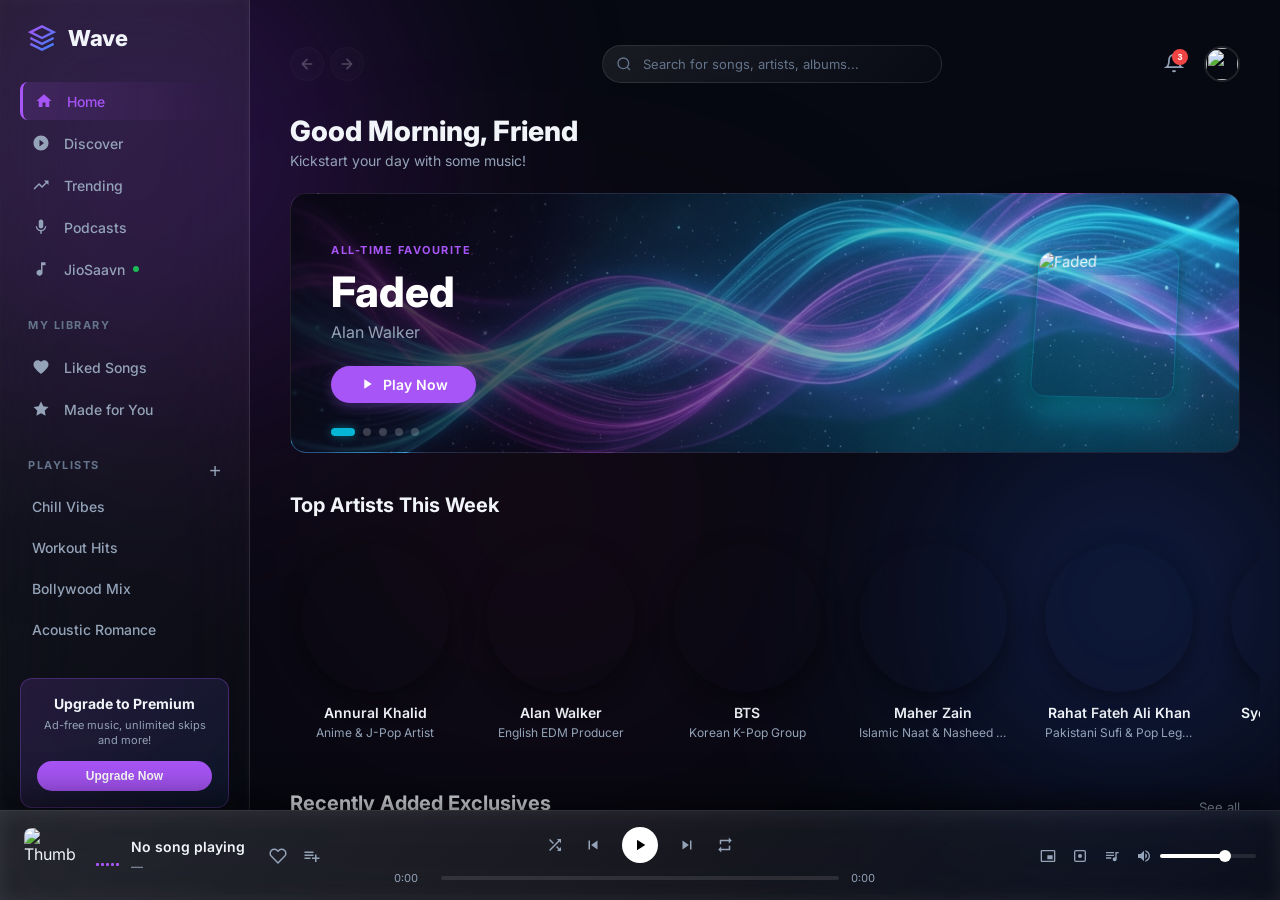
==== commit fe322481: "ui update" ====
--- a/index.html
+++ b/index.html
@@ -204,40 +204,54 @@
       </nav>
       
       <div class="mobile-now-playing" id="mobile-now-playing">
+        <div class="mnp-bg-media">
+          <img src="https://placehold.co/200x200/1a1a1a/a855f7?text=Music" alt="" class="mnp-bg-img" id="mnp-art">
+          <video class="mnp-bg-video hidden" id="mnp-bg-video" loop muted playsinline></video>
+          <div class="mnp-art-glow" id="mnp-art-glow"></div>
+          <div class="mnp-bg-overlay"></div>
+        </div>
+
         <div class="mnp-handle-bar" id="mnp-drag-handle"></div>
 
-        <div class="mnp-art-wrap">
-          <img src="https://placehold.co/200x200/1a1a1a/a855f7?text=Music" alt="" class="mnp-art" id="mnp-art">
-          <div class="mnp-art-glow" id="mnp-art-glow"></div>
+        <div class="mnp-topbar">
+          <button class="mnp-close-btn" onclick="closeMobileNowPlaying()" title="Close Player">
+            <svg viewBox="0 0 24 24" fill="none" stroke="currentColor" stroke-width="2.5" stroke-linecap="round" stroke-linejoin="round">
+              <polyline points="6 9 12 15 18 9"></polyline>
+            </svg>
+          </button>
           
-          <div class="mnp-topbar">
-            <div class="mnp-brand-pill" id="mnp-brand-pill">
-              <span class="mnp-brand-text">Now Playing on Wave</span>
-            </div>
-            <div class="mnp-menu-container">
-              <button class="mnp-menu-btn" id="mnp-menu-btn" onclick="toggleMnpMenu(event)">
-                <svg viewBox="0 0 24 24" fill="currentColor"><circle cx="12" cy="5" r="2"/><circle cx="12" cy="12" r="2"/><circle cx="12" cy="19" r="2"/></svg>
-              </button>
-              <div class="mnp-menu-dropdown" id="mnp-menu-dropdown">
-                <div class="mnp-menu-item" onclick="handleMnpAddToPlaylist(event)">
-                  <svg viewBox="0 0 24 24" fill="none" stroke="currentColor" stroke-width="2" stroke-linecap="round" stroke-linejoin="round"><path d="M12 5v14M5 12h14"/></svg>
-                  <span>Add to Playlist</span>
-                </div>
-                <div class="mnp-menu-item" onclick="handleMnpAddToLiked(event)">
-                  <svg viewBox="0 0 24 24" fill="none" stroke="currentColor" stroke-width="2" stroke-linecap="round" stroke-linejoin="round"><path d="M20.84 4.61a5.5 5.5 0 0 0-7.78 0L12 5.67l-1.06-1.06a5.5 5.5 0 0 0-7.78 7.78l1.06 1.06L12 21.23l7.78-7.78 1.06-1.06a5.5 5.5 0 0 0 0-7.78z"/></svg>
-                  <span>Add to Liked</span>
-                </div>
-                <div class="mnp-menu-item" onclick="closeMobileNowPlaying(); toggleMnpMenu(event)">
-                  <svg viewBox="0 0 24 24" fill="none" stroke="currentColor" stroke-width="2" stroke-linecap="round" stroke-linejoin="round"><line x1="18" y1="6" x2="6" y2="18"></line><line x1="6" y1="6" x2="18" y2="18"></line></svg>
-                  <span>Close Player</span>
-                </div>
+          <div class="mnp-toggle-pill" id="mnp-toggle-pill">
+            <button class="mnp-toggle-btn active" id="mnp-toggle-song" onclick="setMnpMode('song')">Song</button>
+            <button class="mnp-toggle-btn" id="mnp-toggle-video" onclick="setMnpMode('video')">Video</button>
+          </div>
+
+          <div class="mnp-brand-pill" id="mnp-brand-pill">
+            <span class="mnp-brand-text">Now Playing on Wave</span>
+          </div>
+
+          <div class="mnp-menu-container">
+            <button class="mnp-menu-btn" id="mnp-menu-btn" onclick="toggleMnpMenu(event)">
+              <svg viewBox="0 0 24 24" fill="currentColor"><circle cx="12" cy="5" r="2"/><circle cx="12" cy="12" r="2"/><circle cx="12" cy="19" r="2"/></svg>
+            </button>
+            <div class="mnp-menu-dropdown" id="mnp-menu-dropdown">
+              <div class="mnp-menu-item" onclick="handleMnpAddToPlaylist(event)">
+                <svg viewBox="0 0 24 24" fill="none" stroke="currentColor" stroke-width="2" stroke-linecap="round" stroke-linejoin="round"><path d="M12 5v14M5 12h14"/></svg>
+                <span>Add to Playlist</span>
+              </div>
+              <div class="mnp-menu-item" onclick="handleMnpAddToLiked(event)">
+                <svg viewBox="0 0 24 24" fill="none" stroke="currentColor" stroke-width="2" stroke-linecap="round" stroke-linejoin="round"><path d="M20.84 4.61a5.5 5.5 0 0 0-7.78 0L12 5.67l-1.06-1.06a5.5 5.5 0 0 0-7.78 7.78l1.06 1.06L12 21.23l7.78-7.78 1.06-1.06a5.5 5.5 0 0 0 0-7.78z"/></svg>
+                <span>Add to Liked</span>
+              </div>
+              <div class="mnp-menu-item" onclick="closeMobileNowPlaying(); toggleMnpMenu(event)">
+                <svg viewBox="0 0 24 24" fill="none" stroke="currentColor" stroke-width="2" stroke-linecap="round" stroke-linejoin="round"><line x1="18" y1="6" x2="6" y2="18"></line><line x1="6" y1="6" x2="18" y2="18"></line></svg>
+                <span>Close Player</span>
               </div>
             </div>
           </div>
         </div>
 
         <div class="mnp-info-card">
-          <img src="https://placehold.co/200x200/1a1a1a/a855f7?text=Music" alt="" class="mnp-info-thumb" id="mnp-info-thumb">
+          <img src="https://placehold.co/200x200/1a1a1a/a855f7?text=Music" alt="" class="mnp-info-thumb" id="mnp-info-thumb" style="display: none;">
           
           <div class="mnp-waveform" id="mnp-waveform">
             <span></span>
@@ -300,7 +314,7 @@
         </div>
       </div>
 
-      <div class="bottom-player" id="bottom-player-bar" onclick="openMobileNowPlaying(event)">
+      <div class="bottom-player" id="bottom-player-bar" onclick="toggleMobileNowPlaying(event)">
         <div class="player-left">
           <img src="https://placehold.co/200x200/1a1a1a/a855f7?text=Music" alt="Thumb" class="player-thumb" id="pl-thumb">
           <div class="equalizer" id="equalizer">
@@ -338,7 +352,7 @@
         <div class="player-right">
 
           <button class="icon-btn sm-btn" onclick="toggleMiniPlayer()" id="mini-toggle" title="Mini Player"><svg viewBox="0 0 24 24" fill="currentColor"><path d="M19 11h-8v6h8v-6zm4 8V4.98C23 3.88 22.1 3 21 3H3c-1.1 0-2 .88-2 1.98V19c0 1.1.9 2 2 2h18c1.1 0 2-.9 2-2zm-2 .02H3V4.97h18v14.05z"/></svg></button>
-          <button class="icon-btn sm-btn"><svg viewBox="0 0 24 24" fill="currentColor"><path d="M12 3v10.55c-.59-.34-1.27-.55-2-.55-2.21 0-4 1.79-4 4s1.79 4 4 4 4-1.79 4-4V7h4V3h-6z"/></svg></button>
+          <button class="icon-btn sm-btn" onclick="toggleMobileNowPlaying(event)" title="Now Playing View"><svg viewBox="0 0 24 24" fill="currentColor"><rect x="4" y="4" width="16" height="16" rx="2" fill="none" stroke="currentColor" stroke-width="2"/><circle cx="12" cy="12" r="3" fill="currentColor"/></svg></button>
           <button class="icon-btn sm-btn" onclick="toggleQueue()"><svg viewBox="0 0 24 24" fill="currentColor"><path d="M15 6H3v2h12V6zm0 4H3v2h12v-2zM3 16h8v-2H3v2zM17 6v8.18c-.31-.11-.65-.18-1-.18-1.66 0-3 1.34-3 3s1.34 3 3 3 3-1.34 3-3V8h3V6h-5z"/></svg></button>
           <div class="vol-control">
             <button class="icon-btn sm-btn" onclick="toggleMute()" id="mute-btn">
--- a/style.css
+++ b/style.css
@@ -306,6 +306,12 @@
 .dynamic-island.di-warning .di-icon { color: #ef4444; }
 .dynamic-island.di-info .di-icon { color: #3b82f6; }
 
+body.mnp-active .dynamic-island {
+  opacity: 0 !important;
+  pointer-events: none !important;
+  transform: translateY(-40px) scale(0) !important;
+}
+
 @media (max-width: 768px) {
   .dynamic-island {
     position: fixed;
@@ -460,6 +466,7 @@
   box-shadow: 0 6px 20px rgba(168, 85, 247, 0.5);
 }
 
+
 .hero-artwork-wrap {
   perspective: 1000px;
   display: flex;
@@ -495,6 +502,7 @@
     transform: rotateY(-18deg) rotateX(10deg) translateY(5px);
   }
 }
+
 
 .hero-carousel-dots {
   position: absolute;
@@ -1283,7 +1291,7 @@
   .music-card.wide { width: 170px; }
   .music-card:hover { transform: scale(1.05) translateY(-4px); }
   
-
+  
   .top10-container { gap: 12px; padding: 15px 5px; }
   .top10-item { width: 175px; }
   .top10-rank { font-size: 110px; margin-right: -25px; -webkit-text-stroke: 2px rgba(255,255,255,0.25); }
@@ -1468,15 +1476,12 @@
   top: 0; left: 0; right: 0; bottom: 0;
   z-index: 500;
   flex-direction: column;
+  justify-content: flex-end;
   align-items: center;
   overflow: hidden;
-
- 
-  background: radial-gradient(circle at 50% -20%, rgba(var(--dom-color-rgb, 168, 85, 247), 0.28) 0%, transparent 70%),
-              #000000;
-  backdrop-filter: blur(40px); -webkit-backdrop-filter: blur(40px);
-  
-
+  padding-bottom: 24px;
+  padding-top: 80px;
+  background: #000000;
   transform: translateY(100%);
   transition: transform 0.42s cubic-bezier(0.32, 0.72, 0, 1);
   will-change: transform;
@@ -1499,38 +1504,47 @@
   cursor: pointer;
 }
 
-.mnp-art-wrap {
+.mnp-bg-media {
+  position: absolute;
+  inset: 0;
+  z-index: 0;
   width: 100%;
-  height: 52vh; 
-  position: relative;
+  height: 100%;
   overflow: hidden;
-  flex-shrink: 0;
-  margin: 0;
-  border-radius: 0 !important;
-}
-
-.mnp-art-wrap::after {
-  content: '';
+}
+
+.mnp-bg-img, .mnp-bg-video {
   position: absolute;
-  bottom: 0; left: 0; right: 0;
-  height: 160px;
-  background: linear-gradient(180deg, transparent 0%, rgba(0, 0, 0, 0.4) 40%, rgba(0, 0, 0, 0.85) 75%, #000000 100%);
+  inset: 0;
+  width: 100%;
+  height: 100%;
+  object-fit: cover;
+  display: block;
+}
+
+.mnp-bg-video.hidden {
+  display: none;
+}
+
+.mnp-bg-overlay {
+  position: absolute;
+  inset: 0;
+  background: linear-gradient(180deg, rgba(0, 0, 0, 0.4) 0%, rgba(0, 0, 0, 0.2) 30%, rgba(0, 0, 0, 0.6) 70%, rgba(0, 0, 0, 0.95) 100%);
   z-index: 2;
   pointer-events: none;
 }
 
-.mnp-art {
+.mnp-bg-img {
   width: 100%;
   height: 100%;
   object-fit: cover;
   display: block;
   transition: transform 0.25s cubic-bezier(0.25, 0.8, 0.25, 1), opacity 0.25s ease;
   will-change: transform, opacity;
-  border-radius: 0 !important;
   transform: scale(1.06);
 }
 
-.mobile-now-playing.open .mnp-art {
+.mobile-now-playing.open .mnp-bg-img {
   animation: mnpArtScale 0.6s cubic-bezier(0.34, 1.56, 0.64, 1) forwards;
 }
 
@@ -1566,44 +1580,99 @@
 }
 
 
+.mnp-close-btn {
+  background: none;
+  border: none;
+  color: rgba(255, 255, 255, 0.8);
+  cursor: pointer;
+  padding: 8px;
+  display: flex;
+  align-items: center;
+  justify-content: center;
+  transition: transform 0.2s ease, color 0.2s ease;
+  border-radius: 50%;
+}
+.mnp-close-btn:hover {
+  color: white;
+  background: rgba(255, 255, 255, 0.08);
+}
+.mnp-close-btn svg {
+  width: 24px;
+  height: 24px;
+}
+
+.mnp-toggle-pill {
+  display: flex;
+  background: rgba(255, 255, 255, 0.08);
+  border: 1px solid rgba(255, 255, 255, 0.12);
+  border-radius: 20px;
+  padding: 3px;
+  backdrop-filter: blur(10px);
+  -webkit-backdrop-filter: blur(10px);
+}
+
+.mnp-toggle-btn {
+  background: none;
+  border: none;
+  color: rgba(255, 255, 255, 0.6);
+  padding: 5px 16px;
+  font-size: 11px;
+  font-weight: 700;
+  border-radius: 16px;
+  cursor: pointer;
+  text-transform: uppercase;
+  letter-spacing: 0.5px;
+  transition: all 0.3s cubic-bezier(0.25, 0.8, 0.25, 1);
+}
+
+.mnp-toggle-btn.active {
+  background: rgb(var(--dom-color-rgb, 168, 85, 247));
+  color: white;
+  box-shadow: 0 2px 10px rgba(var(--dom-color-rgb, 168, 85, 247), 0.4);
+}
+
 .mnp-brand-pill {
-  background: rgba(var(--dom-color-rgb, 168, 85, 247), 0.18);
-  border: 1px solid rgba(var(--dom-color-rgb, 168, 85, 247), 0.35);
+  position: absolute;
+  left: 50%;
+  top: 50%;
+  transform: translate(-50%, -50%) translateY(-20px) scale(0.9);
+  background: rgba(0, 0, 0, 0.85);
+  border: 1px solid rgba(var(--dom-color-rgb, 168, 85, 247), 0.5);
   padding: 6px 14px;
   border-radius: 20px;
-  backdrop-filter: blur(10px);
-  -webkit-backdrop-filter: blur(10px);
+  backdrop-filter: blur(15px);
+  -webkit-backdrop-filter: blur(15px);
   opacity: 0;
-  transform: translateY(-20px) scale(0.9);
-  transition: opacity 0.5s cubic-bezier(0.34, 1.56, 0.64, 1), 
-              transform 0.5s cubic-bezier(0.34, 1.56, 0.64, 1),
-              background 0.3s ease, border-color 0.3s ease, box-shadow 0.3s ease,
-              padding 0.3s ease, border-radius 0.3s ease;
-  box-shadow: 0 4px 15px rgba(var(--dom-color-rgb, 168, 85, 247), 0.2);
+  transition: opacity 0.4s cubic-bezier(0.34, 1.56, 0.64, 1), 
+              transform 0.4s cubic-bezier(0.34, 1.56, 0.64, 1);
+  box-shadow: 0 4px 15px rgba(var(--dom-color-rgb, 168, 85, 247), 0.3);
   display: flex;
   align-items: center;
-  will-change: transform, opacity;
+  pointer-events: none;
+  z-index: 15;
 }
 
 .mnp-brand-pill.visible {
   opacity: 1;
-  transform: translateY(0) scale(1);
+  transform: translate(-50%, -50%) translateY(0) scale(1);
 }
 
 .mnp-brand-pill.feedback-active {
-  background: rgba(var(--dom-color-rgb, 168, 85, 247), 0.45);
+  opacity: 1;
+  background: rgba(var(--dom-color-rgb, 168, 85, 247), 0.95);
   border-color: rgba(255, 255, 255, 0.4);
-  box-shadow: 0 6px 20px rgba(var(--dom-color-rgb, 168, 85, 247), 0.6), 0 0 10px rgba(255, 255, 255, 0.2);
-  transform: translateY(0) scale(1.08);
+  box-shadow: 0 6px 20px rgba(var(--dom-color-rgb, 168, 85, 247), 0.6);
+  transform: translate(-50%, -50%) translateY(0) scale(1.05);
 }
 
 .mnp-brand-pill.expanded {
-  background: rgba(0, 0, 0, 0.7);
+  opacity: 1;
+  background: rgba(0, 0, 0, 0.9);
   border-color: rgba(var(--dom-color-rgb, 168, 85, 247), 0.6);
-  box-shadow: 0 8px 25px rgba(var(--dom-color-rgb, 168, 85, 247), 0.4), inset 0 0 8px rgba(255, 255, 255, 0.1);
+  box-shadow: 0 8px 25px rgba(var(--dom-color-rgb, 168, 85, 247), 0.4);
   padding: 8px 20px;
   border-radius: 24px;
-  transform: translateY(0) scale(1.04);
+  transform: translate(-50%, -50%) translateY(0) scale(1.04);
 }
 
 .mnp-brand-text {
@@ -1701,24 +1770,22 @@
 
 
 .mnp-info-card {
-  width: calc(100% - 40px);
-  margin: -36px auto 14px;
-  background: rgba(255, 255, 255, 0.05);
-  backdrop-filter: blur(25px);
-  -webkit-backdrop-filter: blur(25px);
-  border: 1px solid rgba(var(--dom-color-rgb, 168, 85, 247), 0.25);
-  border-radius: 18px;
-  padding: 12px 16px;
+  width: calc(100% - 48px);
+  margin: 0 auto 12px auto;
+  background: none;
+  backdrop-filter: none;
+  -webkit-backdrop-filter: none;
+  border: none;
+  border-radius: 0;
+  padding: 0;
   display: flex;
   align-items: center;
   gap: 12px;
-  box-shadow: 0 12px 35px rgba(0, 0, 0, 0.4),
-              0 0 15px rgba(var(--dom-color-rgb, 168, 85, 247), 0.12);
+  box-shadow: none;
   position: relative;
   z-index: 5;
   box-sizing: border-box;
   flex-shrink: 0;
-  transition: border-color 0.3s ease, box-shadow 0.3s ease;
 }
 
 .mnp-info-thumb {
@@ -1869,7 +1936,10 @@
   stroke: var(--neon-purple);
 }
 
+
 .mnp-progress-wrap {
+  position: relative;
+  z-index: 5;
   margin-bottom: 12px;
   width: calc(100% - 48px);
   box-sizing: border-box;
@@ -1925,6 +1995,8 @@
 
 
 .mnp-controls {
+  position: relative;
+  z-index: 5;
   display: flex;
   align-items: center;
   justify-content: space-between;
@@ -1960,6 +2032,7 @@
 .mnp-ctrl-btn.active {
   color: var(--neon-purple);
 }
+
 
 .mnp-play-btn {
   width: 72px;
@@ -1984,6 +2057,7 @@
   will-change: transform;
 }
 
+
 .mnp-play-btn::before {
   content: '';
   position: absolute;
@@ -2034,6 +2108,8 @@
 
 
 .mnp-volume {
+  position: relative;
+  z-index: 5;
   display: flex;
   align-items: center;
   gap: 12px;
@@ -2184,3 +2260,42 @@
 }
 .sst-btn svg { flex-shrink: 0; }
 
+@media (min-width: 769px) {
+  .mobile-now-playing {
+    display: flex;
+    position: fixed;
+    top: 16px;
+    right: 16px;
+    bottom: calc(var(--player-h) + 16px);
+    left: auto;
+    width: 320px;
+    height: calc(100vh - var(--player-h) - 32px);
+    background: var(--glass-bg);
+    backdrop-filter: blur(40px);
+    -webkit-backdrop-filter: blur(40px);
+    border: 1px solid var(--glass-border);
+    border-radius: 20px;
+    box-shadow: 0 20px 40px rgba(0,0,0,0.5), inset 0 0 10px rgba(255,255,255,0.05);
+    transform: translateX(120%);
+    transition: transform 0.4s cubic-bezier(0.25, 0.8, 0.25, 1);
+    z-index: 85;
+    padding-bottom: 24px;
+    padding-top: 24px;
+    justify-content: flex-end;
+  }
+  .mobile-now-playing.open {
+    transform: translateX(0);
+  }
+  .mnp-handle-bar {
+    display: none;
+  }
+  .mnp-topbar {
+    position: absolute;
+    top: 16px;
+    left: 0;
+    right: 0;
+    z-index: 10;
+  }
+}
+
+
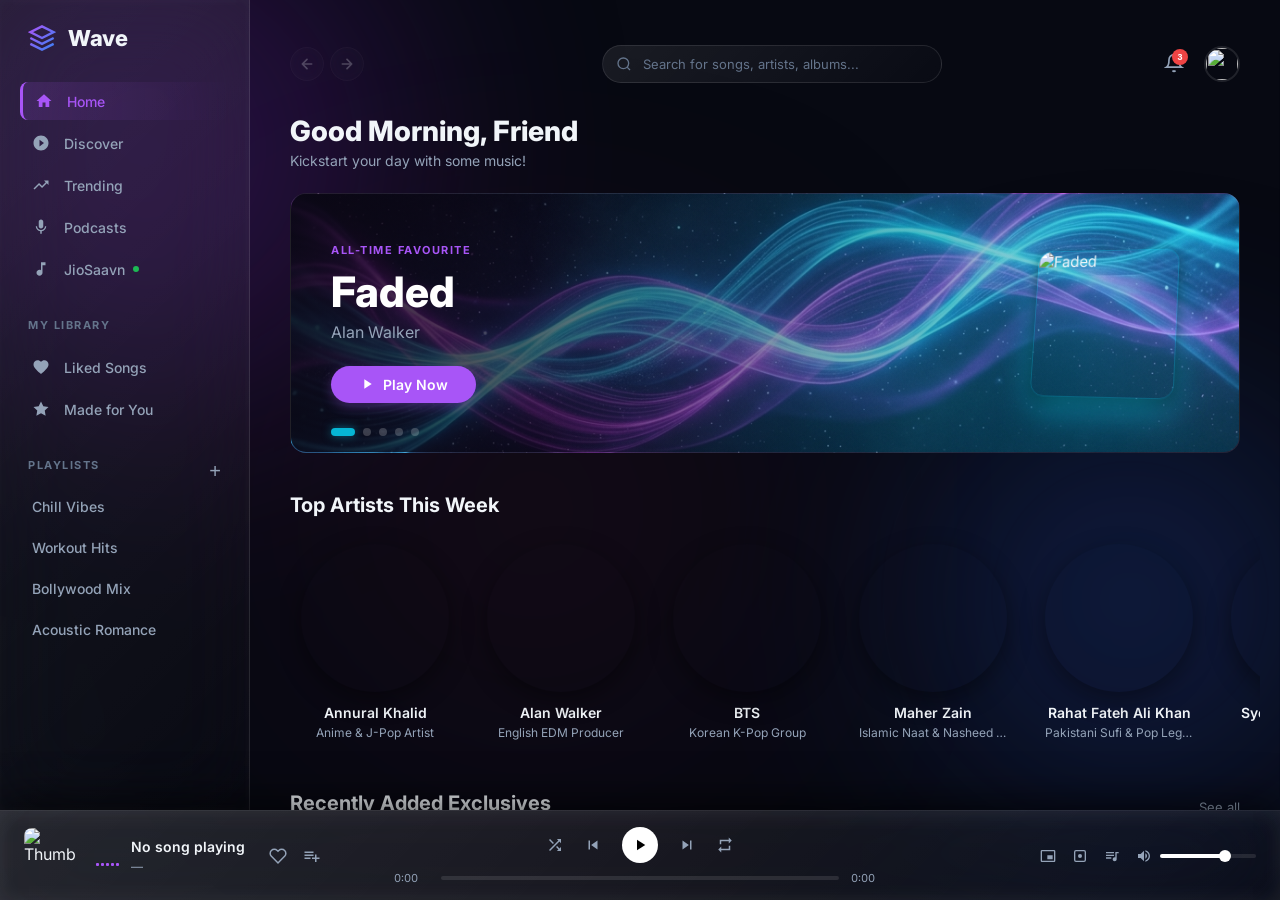
==== commit 2394285f: "new song" ====
--- a/index.html
+++ b/index.html
@@ -1,468 +1,643 @@
-    <!DOCTYPE html>
-    <html lang="en">
-    <head>
-      <meta charset="UTF-8">
-      <meta name="viewport" content="width=device-width, initial-scale=1.0, maximum-scale=1.0, user-scalable=no">
-      <meta name="description" content="Wave Music is a modern music streaming web app with playlists, artists, albums, anime songs, Urdu naats, podcasts, and more.">
-      <meta name="keywords" content="Wave Music, music player, online music, anime songs, Urdu naats, podcasts, streaming app">
-      <meta property="og:title" content="Wave Music">
-      <meta property="og:description" content="Stream music, anime tracks, podcasts, and naats on Wave Music.">
-      <meta property="og:type" content="website">
-      <meta property="og:url" content="https://wave-music-i50w.onrender.com">
-      <meta property="og:image" content="https://wave-music-i50w.onrender.com/logo.png">
-      <title>Wave Music</title>
-      <link rel="preconnect" href="https://fonts.googleapis.com">
-      <link rel="preconnect" href="https://fonts.gstatic.com" crossorigin>
-      <link href="https://fonts.googleapis.com/css2?family=Inter:wght@400;500;600;700;800&display=swap" rel="stylesheet">
-      <link rel="stylesheet" href="style.css">
-      <link rel="manifest" href="./manifest.json">
-      <meta name="theme-color" content="#0a0a0a">
-      <link rel="icon" type="image/png" href="https://placehold.co/192x192/1a1a1a/a855f7?text=W">
-      <link rel="apple-touch-icon" href="https://placehold.co/192x192/1a1a1a/a855f7?text=W">
-    </head>
-    <body>
-
-      <div class="bg-theme">
-        <div class="glow glow-purple"></div>
-        <div class="glow glow-blue"></div>
-        <div class="glow glow-pink"></div>
-      </div>
-
-      <div class="app-container">
-
-        <aside class="sidebar">
-          <div class="logo">
-            <svg viewBox="0 0 24 24" fill="none" stroke="url(#logo-grad)" stroke-width="2"><path d="M12 2L2 7l10 5 10-5-10-5zM2 17l10 5 10-5M2 12l10 5 10-5"/><defs><linearGradient id="logo-grad" x1="0" y1="0" x2="1" y2="1"><stop offset="0%" stop-color="#a855f7"/><stop offset="100%" stop-color="#3b82f6"/></linearGradient></defs></svg>
-            <span>Wave</span>
-          </div>
-
-          <nav class="nav-section">
-            <a href="#" class="nav-item active" onclick="navigateTo('home', event)">
-              <svg viewBox="0 0 24 24" fill="currentColor"><path d="M10 20v-6h4v6h5v-8h3L12 3 2 12h3v8z"/></svg>
-              Home
-            </a>
-            <a href="#" class="nav-item" onclick="navigateTo('discover', event)">
-              <svg viewBox="0 0 24 24" fill="currentColor"><path d="M12 2C6.48 2 2 6.48 2 12s4.48 10 10 10 10-4.48 10-10S17.52 2 12 2zm-2 14.5v-9l6 4.5-6 4.5z"/></svg>
-              Discover
-            </a>
-            <a href="#" class="nav-item" onclick="navigateTo('trending', event)">
-              <svg viewBox="0 0 24 24" fill="currentColor"><path d="M16 6l2.29 2.29-4.88 4.88-4-4L2 16.59 3.41 18l6-6 4 4 6.3-6.29L22 12V6z"/></svg>
-              Trending
-            </a>
-            <a href="#" class="nav-item" onclick="navigateTo('podcasts', event)">
-              <svg viewBox="0 0 24 24" fill="currentColor"><path d="M12 14c1.66 0 2.99-1.34 2.99-3L15 5c0-1.66-1.34-3-3-3S9 3.34 9 5v6c0 1.66 1.34 3 3 3zm5.3-3c0 3-2.54 5.1-5.3 5.1S6.7 14 6.7 11H5c0 3.41 2.72 6.23 6 6.72V21h2v-3.28c3.28-.48 6-3.3 6-6.72h-1.7z"/></svg>
-              Podcasts
-            </a>
-            <a href="#" class="nav-item nav-jiosaavn" onclick="navigateTo('jiosaavn-browse', event)">
-              <svg viewBox="0 0 24 24" fill="currentColor"><path d="M12 3v10.55c-.59-.34-1.27-.55-2-.55-2.21 0-4 1.79-4 4s1.79 4 4 4 4-1.79 4-4V7h4V3h-6z"/></svg>
-              <span>JioSaavn <span class="live-dot"></span></span>
-            </a>
-          </nav>
-
-          <div class="nav-section">
-            <h3 class="section-title">MY LIBRARY</h3>
-            <a href="#" class="nav-item" onclick="navigateTo('liked', event)">
-              <svg viewBox="0 0 24 24" fill="currentColor"><path d="M12 21.35l-1.45-1.32C5.4 15.36 2 12.28 2 8.5 2 5.42 4.42 3 7.5 3c1.74 0 3.41.81 4.5 2.09C13.09 3.81 14.76 3 16.5 3 19.58 3 22 5.42 22 8.5c0 3.78-3.4 6.86-8.55 11.54L12 21.35z"/></svg>
-              Liked Songs
-            </a>
-            <a href="#" class="nav-item" onclick="navigateTo('madeforyou', event)">
-              <svg viewBox="0 0 24 24" fill="currentColor"><path d="M12 2l3.09 6.26L22 9.27l-5 4.87 1.18 6.88L12 17.77l-6.18 3.25L7 14.14 2 9.27l6.91-1.01L12 2z"/></svg>
-              Made for You
-            </a>
-          </div>
-
-          <div class="nav-section">
-            <div class="section-title-row">
-              <h3 class="section-title">PLAYLISTS</h3>
-              <button class="add-btn" onclick="openCreatePlaylist()">+</button>
+<!DOCTYPE html>
+<html lang="en">
+
+<head>
+  <meta charset="UTF-8">
+  <meta name="viewport" content="width=device-width, initial-scale=1.0, maximum-scale=1.0, user-scalable=no">
+  <title>Wave Music</title>
+
+
+  <meta name="description"
+    content="Wave Music is a modern music streaming web app with English Song, Hindi Song, playlists, artists, albums, anime songs, Urdu naats, podcasts, and more.">
+  <meta name="keywords"
+    content="Wave Music,free Online Song, free Song, Song, music player, free all Hindi Song, Saiyaara Song, free hindi online music,English Song, Hindi Song, anime songs, Urdu naats, podcasts, streaming app">
+  <link rel="canonical" href="https://wave-music-i50w.onrender.com">
+
+
+  <meta property="og:title" content="Wave Music">
+  <meta property="og:description" content="Stream music, anime tracks, podcasts, and naats on Wave Music.">
+  <meta property="og:type" content="website">
+  <meta property="og:url" content="https://wave-music-i50w.onrender.com">
+  <meta property="og:image" content="https://wave-music-i50w.onrender.com/assets/og-image.png">
+  <meta property="og:image:width" content="1200">
+  <meta property="og:image:height" content="630">
+  <meta property="og:site_name" content="Wave Music">
+
+  <meta name="twitter:card" content="summary_large_image">
+  <meta name="twitter:title" content="Wave Music">
+  <meta name="twitter:description" content="Stream music, anime tracks, podcasts, and naats on Wave Music.">
+  <meta name="twitter:image" content="https://wave-music-i50w.onrender.com/assets/og-image.png">
+
+ 
+  <meta name="theme-color" content="#0a0a0a">
+  <meta name="apple-mobile-web-app-capable" content="yes">
+  <meta name="apple-mobile-web-app-status-bar-style" content="black-translucent">
+  <meta name="apple-mobile-web-app-title" content="Wave Music">
+  <link rel="manifest" href="./manifest.json">
+
+
+  <link rel="icon" type="image/png" sizes="32x32" href="/assets/icon-32.png">
+  <link rel="icon" type="image/png" sizes="192x192" href="/assets/icon-192.png">
+  <link rel="apple-touch-icon" href="/assets/apple-touch-icon.png">
+
+  
+  <link rel="preconnect" href="https://fonts.googleapis.com">
+  <link rel="preconnect" href="https://fonts.gstatic.com" crossorigin>
+  <link href="https://fonts.googleapis.com/css2?family=Inter:wght@400;500;600;700;800&display=swap" rel="stylesheet">
+  <link rel="stylesheet" href="style.css">
+</head>
+
+<body>
+
+  <div class="bg-theme">
+    <div class="glow glow-purple"></div>
+    <div class="glow glow-blue"></div>
+    <div class="glow glow-pink"></div>
+  </div>
+
+  <div class="app-container">
+
+    <aside class="sidebar">
+      <div class="logo">
+        <svg viewBox="0 0 24 24" fill="none" stroke="url(#logo-grad)" stroke-width="2">
+          <path d="M12 2L2 7l10 5 10-5-10-5zM2 17l10 5 10-5M2 12l10 5 10-5" />
+          <defs>
+            <linearGradient id="logo-grad" x1="0" y1="0" x2="1" y2="1">
+              <stop offset="0%" stop-color="#a855f7" />
+              <stop offset="100%" stop-color="#3b82f6" />
+            </linearGradient>
+          </defs>
+        </svg>
+        <span>Wave</span>
+      </div>
+
+      <nav class="nav-section">
+        <a href="#" class="nav-item active" onclick="navigateTo('home', event)">
+          <svg viewBox="0 0 24 24" fill="currentColor">
+            <path d="M10 20v-6h4v6h5v-8h3L12 3 2 12h3v8z" />
+          </svg>
+          Home
+        </a>
+        <a href="#" class="nav-item" onclick="navigateTo('discover', event)">
+          <svg viewBox="0 0 24 24" fill="currentColor">
+            <path d="M12 2C6.48 2 2 6.48 2 12s4.48 10 10 10 10-4.48 10-10S17.52 2 12 2zm-2 14.5v-9l6 4.5-6 4.5z" />
+          </svg>
+          Discover
+        </a>
+        <a href="#" class="nav-item" onclick="navigateTo('trending', event)">
+          <svg viewBox="0 0 24 24" fill="currentColor">
+            <path d="M16 6l2.29 2.29-4.88 4.88-4-4L2 16.59 3.41 18l6-6 4 4 6.3-6.29L22 12V6z" />
+          </svg>
+          Trending
+        </a>
+        <a href="#" class="nav-item" onclick="navigateTo('podcasts', event)">
+          <svg viewBox="0 0 24 24" fill="currentColor">
+            <path
+              d="M12 14c1.66 0 2.99-1.34 2.99-3L15 5c0-1.66-1.34-3-3-3S9 3.34 9 5v6c0 1.66 1.34 3 3 3zm5.3-3c0 3-2.54 5.1-5.3 5.1S6.7 14 6.7 11H5c0 3.41 2.72 6.23 6 6.72V21h2v-3.28c3.28-.48 6-3.3 6-6.72h-1.7z" />
+          </svg>
+          Podcasts
+        </a>
+        <a href="#" class="nav-item nav-jiosaavn" onclick="navigateTo('jiosaavn-browse', event)">
+          <svg viewBox="0 0 24 24" fill="currentColor">
+            <path d="M12 3v10.55c-.59-.34-1.27-.55-2-.55-2.21 0-4 1.79-4 4s1.79 4 4 4 4-1.79 4-4V7h4V3h-6z" />
+          </svg>
+          <span>JioSaavn <span class="live-dot"></span></span>
+        </a>
+      </nav>
+
+      <div class="nav-section">
+        <h3 class="section-title">MY LIBRARY</h3>
+        <a href="#" class="nav-item" onclick="navigateTo('liked', event)">
+          <svg viewBox="0 0 24 24" fill="currentColor">
+            <path
+              d="M12 21.35l-1.45-1.32C5.4 15.36 2 12.28 2 8.5 2 5.42 4.42 3 7.5 3c1.74 0 3.41.81 4.5 2.09C13.09 3.81 14.76 3 16.5 3 19.58 3 22 5.42 22 8.5c0 3.78-3.4 6.86-8.55 11.54L12 21.35z" />
+          </svg>
+          Liked Songs
+        </a>
+        <a href="#" class="nav-item" onclick="navigateTo('madeforyou', event)">
+          <svg viewBox="0 0 24 24" fill="currentColor">
+            <path d="M12 2l3.09 6.26L22 9.27l-5 4.87 1.18 6.88L12 17.77l-6.18 3.25L7 14.14 2 9.27l6.91-1.01L12 2z" />
+          </svg>
+          Made for You
+        </a>
+      </div>
+
+      <div class="nav-section">
+        <div class="section-title-row">
+          <h3 class="section-title">PLAYLISTS</h3>
+          <button class="add-btn" onclick="openCreatePlaylist()">+</button>
+        </div>
+        <a href="#" class="nav-item" onclick="navigateTo('playlist', event, 'm1')">Chill Vibes</a>
+        <a href="#" class="nav-item" onclick="navigateTo('playlist', event, 'm2')">Workout Hits</a>
+        <a href="#" class="nav-item" onclick="navigateTo('playlist', event, 'm3')">Bollywood Mix</a>
+        <a href="#" class="nav-item" onclick="navigateTo('playlist', event, 'm4')">Acoustic Romance</a>
+      </div>
+    </aside>
+
+    <main class="main-content">
+
+      <header class="topbar">
+
+        <div class="nav-arrows" id="nav-arrows">
+          <button class="nav-arrow-btn" id="btn-back" onclick="goBack()" title="Go Back" disabled>
+            <svg viewBox="0 0 24 24" fill="none" stroke="currentColor" stroke-width="2.5" stroke-linecap="round"
+              stroke-linejoin="round">
+              <path d="M19 12H5M12 5l-7 7 7 7" />
+            </svg>
+          </button>
+          <button class="nav-arrow-btn" id="btn-forward" onclick="goForward()" title="Go Forward" disabled>
+            <svg viewBox="0 0 24 24" fill="none" stroke="currentColor" stroke-width="2.5" stroke-linecap="round"
+              stroke-linejoin="round">
+              <path d="M5 12h14M12 5l7 7-7 7" />
+            </svg>
+          </button>
+        </div>
+        <div class="search-container">
+          <svg class="search-icon" viewBox="0 0 24 24" fill="none" stroke="currentColor" stroke-width="2">
+            <circle cx="11" cy="11" r="8" />
+            <path d="M21 21l-4.35-4.35" />
+          </svg>
+          <input type="text" id="search-input" placeholder="Search for songs, artists, albums..." class="search-input"
+            oninput="handleSearch(event)">
+          <div id="search-dropdown" class="search-dropdown hidden"></div>
+        </div>
+
+
+        <div class="dynamic-island" id="dynamic-island" onclick="toggleDiExpanded()">
+          <div class="di-notif-content" id="di-notif-content">
+            <div class="di-icon" id="di-icon-wrap"></div>
+            <div class="di-content">
+              <span class="di-text" id="di-text"></span>
+              <span class="di-subtext" id="di-subtext"></span>
             </div>
-            <a href="#" class="nav-item" onclick="navigateTo('playlist', event, 'm1')">Chill Vibes</a>
-            <a href="#" class="nav-item" onclick="navigateTo('playlist', event, 'm2')">Workout Hits</a>
-            <a href="#" class="nav-item" onclick="navigateTo('playlist', event, 'm3')">Bollywood Mix</a>
-            <a href="#" class="nav-item" onclick="navigateTo('playlist', event, 'm4')">Acoustic Romance</a>
-          </div>
-
-          <div class="upgrade-card">
-            <h4>Upgrade to Premium</h4>
-            <p>Ad-free music, unlimited skips and more!</p>
-            <button class="upgrade-btn">Upgrade Now</button>
-          </div>
-        </aside>
-
-        <main class="main-content">
-
-          <header class="topbar">
-            
-            <div class="nav-arrows" id="nav-arrows">
-              <button class="nav-arrow-btn" id="btn-back" onclick="goBack()" title="Go Back" disabled>
-                <svg viewBox="0 0 24 24" fill="none" stroke="currentColor" stroke-width="2.5" stroke-linecap="round" stroke-linejoin="round">
-                  <path d="M19 12H5M12 5l-7 7 7 7"/>
-                </svg>
-              </button>
-              <button class="nav-arrow-btn" id="btn-forward" onclick="goForward()" title="Go Forward" disabled>
-                <svg viewBox="0 0 24 24" fill="none" stroke="currentColor" stroke-width="2.5" stroke-linecap="round" stroke-linejoin="round">
-                  <path d="M5 12h14M12 5l7 7-7 7"/>
-                </svg>
-              </button>
+          </div>
+          <div class="di-media-content" id="di-media-content" style="display: none;">
+            <div class="di-media-collapsed" id="di-media-collapsed">
+              <img src="" alt="" class="di-art-small" id="di-art-small">
+              <div class="di-waveform" id="di-waveform-small">
+                <span></span><span></span><span></span><span></span>
+              </div>
             </div>
-            <div class="search-container">
-              <svg class="search-icon" viewBox="0 0 24 24" fill="none" stroke="currentColor" stroke-width="2"><circle cx="11" cy="11" r="8"/><path d="M21 21l-4.35-4.35"/></svg>
-              <input type="text" id="search-input" placeholder="Search for songs, artists, albums..." class="search-input" oninput="handleSearch(event)">
-              <div id="search-dropdown" class="search-dropdown hidden"></div>
-            </div>
-
-
-            <div class="dynamic-island" id="dynamic-island" onclick="toggleDiExpanded()">
-              <div class="di-notif-content" id="di-notif-content">
-                <div class="di-icon" id="di-icon-wrap"></div>
-                <div class="di-content">
-                  <span class="di-text" id="di-text"></span>
-                  <span class="di-subtext" id="di-subtext"></span>
+            <div class="di-media-expanded" id="di-media-expanded">
+              <div class="di-expanded-top">
+                <img src="" alt="" class="di-art-large" id="di-art-large">
+                <div class="di-expanded-info">
+                  <div class="di-title" id="di-media-title">Song Title</div>
+                  <div class="di-artist" id="di-media-artist">Artist</div>
+                </div>
+                <div class="di-waveform large" id="di-waveform-large">
+                  <span></span><span></span><span></span><span></span>
                 </div>
               </div>
-              <div class="di-media-content" id="di-media-content" style="display: none;">
-                <div class="di-media-collapsed" id="di-media-collapsed">
-                  <img src="" alt="" class="di-art-small" id="di-art-small">
-                  <div class="di-waveform" id="di-waveform-small">
-                    <span></span><span></span><span></span><span></span>
-                  </div>
+              <div class="di-expanded-progress">
+                <span id="di-curr-time">0:00</span>
+                <div class="di-prog-bg" onclick="event.stopPropagation(); seekDi(event)">
+                  <div class="di-prog-fill" id="di-prog-fill"></div>
                 </div>
-                <div class="di-media-expanded" id="di-media-expanded">
-                  <div class="di-expanded-top">
-                    <img src="" alt="" class="di-art-large" id="di-art-large">
-                    <div class="di-expanded-info">
-                      <div class="di-title" id="di-media-title">Song Title</div>
-                      <div class="di-artist" id="di-media-artist">Artist</div>
-                    </div>
-                    <div class="di-waveform large" id="di-waveform-large">
-                      <span></span><span></span><span></span><span></span>
-                    </div>
-                  </div>
-                  <div class="di-expanded-progress">
-                    <span id="di-curr-time">0:00</span>
-                    <div class="di-prog-bg" onclick="event.stopPropagation(); seekDi(event)">
-                      <div class="di-prog-fill" id="di-prog-fill"></div>
-                    </div>
-                    <span id="di-tot-time">-0:00</span>
-                  </div>
-                  <div class="di-expanded-controls">
-                    <button onclick="event.stopPropagation(); prevSong()"><svg viewBox="0 0 24 24" fill="currentColor"><path d="M19 20L9 12l10-8v16z M5 19h2V5H5v14z"/></svg></button>
-                    <button onclick="event.stopPropagation(); togglePlay()" id="di-play-btn"><svg viewBox="0 0 24 24" fill="currentColor"><path d="M8 5v14l11-7z"/></svg></button>
-                    <button onclick="event.stopPropagation(); nextSong()"><svg viewBox="0 0 24 24" fill="currentColor"><path d="M5 4l10 8-10 8V4z M19 5h-2v14h2V5z"/></svg></button>
-                  </div>
-                </div>
+                <span id="di-tot-time">-0:00</span>
+              </div>
+              <div class="di-expanded-controls">
+                <button onclick="event.stopPropagation(); prevSong()"><svg viewBox="0 0 24 24" fill="currentColor">
+                    <path d="M19 20L9 12l10-8v16z M5 19h2V5H5v14z" />
+                  </svg></button>
+                <button onclick="event.stopPropagation(); togglePlay()" id="di-play-btn"><svg viewBox="0 0 24 24"
+                    fill="currentColor">
+                    <path d="M8 5v14l11-7z" />
+                  </svg></button>
+                <button onclick="event.stopPropagation(); nextSong()"><svg viewBox="0 0 24 24" fill="currentColor">
+                    <path d="M5 4l10 8-10 8V4z M19 5h-2v14h2V5z" />
+                  </svg></button>
               </div>
             </div>
-
-            <div class="topbar-right">
-              <button class="bell-btn" onclick="toggleNotifications()" id="bell-btn">
-                <svg viewBox="0 0 24 24" fill="none" stroke="currentColor" stroke-width="2"><path d="M18 8A6 6 0 0 0 6 8c0 7-3 9-3 9h18s-3-2-3-9"/><path d="M13.73 21a2 2 0 0 1-3.46 0"/></svg>
-                <span class="notif-badge" id="notif-badge">3</span>
-              </button>
-              <div class="notif-dropdown hidden" id="notif-dropdown">
-                <div class="notif-header"><h4>Notifications</h4><button onclick="clearNotifications()">Clear all</button></div>
-                <div class="notif-list" id="notif-list">
-                  <div class="notif-empty">No notifications</div>
-                </div>
-              </div>
-              <div class="profile-pic" id="profile-pic" onclick="openProfileModal()" title="Edit Profile">
-                <img src="https://placehold.co/100x100/1a1a1a/a855f7?text=U" alt="" id="profile-img">
-                <div class="profile-initial hidden" id="profile-initial"></div>
-              </div>
+          </div>
+        </div>
+
+        <div class="topbar-right">
+          <button class="bell-btn" onclick="toggleNotifications()" id="bell-btn">
+            <svg viewBox="0 0 24 24" fill="none" stroke="currentColor" stroke-width="2">
+              <path d="M18 8A6 6 0 0 0 6 8c0 7-3 9-3 9h18s-3-2-3-9" />
+              <path d="M13.73 21a2 2 0 0 1-3.46 0" />
+            </svg>
+            <span class="notif-badge" id="notif-badge">3</span>
+          </button>
+          <div class="notif-dropdown hidden" id="notif-dropdown">
+            <div class="notif-header">
+              <h4>Notifications</h4><button onclick="clearNotifications()">Clear all</button>
             </div>
-          </header>
-
-          <div id="main-view">
-            
-          </div>
-          
-        </main>
-
-      </div>
-
-      <nav class="mobile-nav" id="mobile-nav">
-        <a href="#" class="mob-nav-item active" onclick="navigateTo('home', event)">
-          <svg viewBox="0 0 24 24" fill="currentColor"><path d="M10 20v-6h4v6h5v-8h3L12 3 2 12h3v8z"/></svg>
-          <span>Home</span>
-        </a>
-        <a href="#" class="mob-nav-item" onclick="navigateTo('discover', event)">
-          <svg viewBox="0 0 24 24" fill="currentColor"><path d="M12 2C6.48 2 2 6.48 2 12s4.48 10 10 10 10-4.48 10-10S17.52 2 12 2zm-2 14.5v-9l6 4.5-6 4.5z"/></svg>
-          <span>Discover</span>
-        </a>
-        <a href="#" class="mob-nav-item" onclick="navigateTo('library', event)">
-          <svg viewBox="0 0 24 24" fill="currentColor"><path d="M4 6H2v14c0 1.1.9 2 2 2h14v-2H4V6zm16-4H8c-1.1 0-2 .9-2 2v12c0 1.1.9 2 2 2h12c1.1 0 2-.9 2-2V4c0-1.1-.9-2-2-2zm-1 9H9V9h10v2zm-4 4H9v-2h6v2zm4-8H9V5h10v2z"/></svg>
-          <span>Library</span>
-        </a>
-        <a href="#" class="mob-nav-item" onclick="navigateTo('search', event)">
-          <svg viewBox="0 0 24 24" fill="none" stroke="currentColor" stroke-width="2"><circle cx="11" cy="11" r="8"/><path d="M21 21l-4.35-4.35" stroke-linecap="round"/></svg>
-          <span>Search</span>
-        </a>
-        <a href="#" class="mob-nav-item" onclick="openProfileModal()">
-          <svg viewBox="0 0 24 24" fill="currentColor"><path d="M12 12c2.21 0 4-1.79 4-4s-1.79-4-4-4-4 1.79-4 4 1.79 4 4 4zm0 2c-2.67 0-8 1.34-8 4v2h16v-2c0-2.66-5.33-4-8-4z"/></svg>
-          <span>Profile</span>
-        </a>
-      </nav>
-      
-      <div class="mobile-now-playing" id="mobile-now-playing">
-        <div class="mnp-bg-media">
-          <img src="https://placehold.co/200x200/1a1a1a/a855f7?text=Music" alt="" class="mnp-bg-img" id="mnp-art">
-          <video class="mnp-bg-video hidden" id="mnp-bg-video" loop muted playsinline></video>
-          <div class="mnp-art-glow" id="mnp-art-glow"></div>
-          <div class="mnp-bg-overlay"></div>
-        </div>
-
-        <div class="mnp-handle-bar" id="mnp-drag-handle"></div>
-
-        <div class="mnp-topbar">
-          <button class="mnp-close-btn" onclick="closeMobileNowPlaying()" title="Close Player">
-            <svg viewBox="0 0 24 24" fill="none" stroke="currentColor" stroke-width="2.5" stroke-linecap="round" stroke-linejoin="round">
-              <polyline points="6 9 12 15 18 9"></polyline>
+            <div class="notif-list" id="notif-list">
+              <div class="notif-empty">No notifications</div>
+            </div>
+          </div>
+          <div class="profile-pic" id="profile-pic" onclick="openProfileModal()" title="Edit Profile">
+            <img src="https://placehold.co/100x100/1a1a1a/a855f7?text=U" alt="" id="profile-img">
+            <div class="profile-initial hidden" id="profile-initial"></div>
+          </div>
+        </div>
+      </header>
+
+      <div id="main-view">
+
+      </div>
+
+    </main>
+
+  </div>
+
+  <nav class="mobile-nav" id="mobile-nav">
+    <a href="#" class="mob-nav-item active" onclick="navigateTo('home', event)">
+      <svg viewBox="0 0 24 24" fill="currentColor">
+        <path d="M10 20v-6h4v6h5v-8h3L12 3 2 12h3v8z" />
+      </svg>
+      <span>Home</span>
+    </a>
+    <a href="#" class="mob-nav-item" onclick="navigateTo('discover', event)">
+      <svg viewBox="0 0 24 24" fill="currentColor">
+        <path d="M12 2C6.48 2 2 6.48 2 12s4.48 10 10 10 10-4.48 10-10S17.52 2 12 2zm-2 14.5v-9l6 4.5-6 4.5z" />
+      </svg>
+      <span>Discover</span>
+    </a>
+    <a href="#" class="mob-nav-item" onclick="navigateTo('library', event)">
+      <svg viewBox="0 0 24 24" fill="currentColor">
+        <path
+          d="M4 6H2v14c0 1.1.9 2 2 2h14v-2H4V6zm16-4H8c-1.1 0-2 .9-2 2v12c0 1.1.9 2 2 2h12c1.1 0 2-.9 2-2V4c0-1.1-.9-2-2-2zm-1 9H9V9h10v2zm-4 4H9v-2h6v2zm4-8H9V5h10v2z" />
+      </svg>
+      <span>Library</span>
+    </a>
+    <a href="#" class="mob-nav-item" onclick="navigateTo('search', event)">
+      <svg viewBox="0 0 24 24" fill="none" stroke="currentColor" stroke-width="2">
+        <circle cx="11" cy="11" r="8" />
+        <path d="M21 21l-4.35-4.35" stroke-linecap="round" />
+      </svg>
+      <span>Search</span>
+    </a>
+    <a href="#" class="mob-nav-item" onclick="openProfileModal()">
+      <svg viewBox="0 0 24 24" fill="currentColor">
+        <path
+          d="M12 12c2.21 0 4-1.79 4-4s-1.79-4-4-4-4 1.79-4 4 1.79 4 4 4zm0 2c-2.67 0-8 1.34-8 4v2h16v-2c0-2.66-5.33-4-8-4z" />
+      </svg>
+      <span>Profile</span>
+    </a>
+  </nav>
+
+  <div class="mobile-now-playing" id="mobile-now-playing">
+    <div class="mnp-bg-media">
+      <img src="https://placehold.co/200x200/1a1a1a/a855f7?text=Music" alt="" class="mnp-bg-img" id="mnp-art">
+      <video class="mnp-bg-video hidden" id="mnp-bg-video" loop muted playsinline></video>
+      <div class="mnp-art-glow" id="mnp-art-glow"></div>
+      <div class="mnp-bg-overlay"></div>
+    </div>
+
+    <div class="mnp-handle-bar" id="mnp-drag-handle"></div>
+
+    <div class="mnp-topbar">
+      <button class="mnp-close-btn" onclick="closeMobileNowPlaying()" title="Close Player">
+        <svg viewBox="0 0 24 24" fill="none" stroke="currentColor" stroke-width="2.5" stroke-linecap="round"
+          stroke-linejoin="round">
+          <polyline points="6 9 12 15 18 9"></polyline>
+        </svg>
+      </button>
+
+      <div class="mnp-toggle-pill" id="mnp-toggle-pill">
+        <button class="mnp-toggle-btn active" id="mnp-toggle-song" onclick="setMnpMode('song')">Song</button>
+        <button class="mnp-toggle-btn" id="mnp-toggle-video" onclick="setMnpMode('video')">Video</button>
+      </div>
+
+      <div class="mnp-brand-pill" id="mnp-brand-pill">
+        <span class="mnp-brand-text">Now Playing on Wave</span>
+      </div>
+
+      <div class="mnp-menu-container">
+        <button class="mnp-menu-btn" id="mnp-menu-btn" onclick="toggleMnpMenu(event)">
+          <svg viewBox="0 0 24 24" fill="currentColor">
+            <circle cx="12" cy="5" r="2" />
+            <circle cx="12" cy="12" r="2" />
+            <circle cx="12" cy="19" r="2" />
+          </svg>
+        </button>
+        <div class="mnp-menu-dropdown" id="mnp-menu-dropdown">
+          <div class="mnp-menu-item" onclick="handleMnpAddToPlaylist(event)">
+            <svg viewBox="0 0 24 24" fill="none" stroke="currentColor" stroke-width="2" stroke-linecap="round"
+              stroke-linejoin="round">
+              <path d="M12 5v14M5 12h14" />
             </svg>
-          </button>
-          
-          <div class="mnp-toggle-pill" id="mnp-toggle-pill">
-            <button class="mnp-toggle-btn active" id="mnp-toggle-song" onclick="setMnpMode('song')">Song</button>
-            <button class="mnp-toggle-btn" id="mnp-toggle-video" onclick="setMnpMode('video')">Video</button>
-          </div>
-
-          <div class="mnp-brand-pill" id="mnp-brand-pill">
-            <span class="mnp-brand-text">Now Playing on Wave</span>
-          </div>
-
-          <div class="mnp-menu-container">
-            <button class="mnp-menu-btn" id="mnp-menu-btn" onclick="toggleMnpMenu(event)">
-              <svg viewBox="0 0 24 24" fill="currentColor"><circle cx="12" cy="5" r="2"/><circle cx="12" cy="12" r="2"/><circle cx="12" cy="19" r="2"/></svg>
-            </button>
-            <div class="mnp-menu-dropdown" id="mnp-menu-dropdown">
-              <div class="mnp-menu-item" onclick="handleMnpAddToPlaylist(event)">
-                <svg viewBox="0 0 24 24" fill="none" stroke="currentColor" stroke-width="2" stroke-linecap="round" stroke-linejoin="round"><path d="M12 5v14M5 12h14"/></svg>
-                <span>Add to Playlist</span>
-              </div>
-              <div class="mnp-menu-item" onclick="handleMnpAddToLiked(event)">
-                <svg viewBox="0 0 24 24" fill="none" stroke="currentColor" stroke-width="2" stroke-linecap="round" stroke-linejoin="round"><path d="M20.84 4.61a5.5 5.5 0 0 0-7.78 0L12 5.67l-1.06-1.06a5.5 5.5 0 0 0-7.78 7.78l1.06 1.06L12 21.23l7.78-7.78 1.06-1.06a5.5 5.5 0 0 0 0-7.78z"/></svg>
-                <span>Add to Liked</span>
-              </div>
-              <div class="mnp-menu-item" onclick="closeMobileNowPlaying(); toggleMnpMenu(event)">
-                <svg viewBox="0 0 24 24" fill="none" stroke="currentColor" stroke-width="2" stroke-linecap="round" stroke-linejoin="round"><line x1="18" y1="6" x2="6" y2="18"></line><line x1="6" y1="6" x2="18" y2="18"></line></svg>
-                <span>Close Player</span>
-              </div>
-            </div>
-          </div>
-        </div>
-
-        <div class="mnp-info-card">
-          <img src="https://placehold.co/200x200/1a1a1a/a855f7?text=Music" alt="" class="mnp-info-thumb" id="mnp-info-thumb" style="display: none;">
-          
-          <div class="mnp-waveform" id="mnp-waveform">
-            <span></span>
-            <span></span>
-            <span></span>
-            <span></span>
-            <span></span>
-          </div>
-
-          <div class="mnp-marquee-wrap">
-            <div class="mnp-marquee-content" id="mnp-marquee-content">
-              <div class="mnp-title-scroll">
-                <span class="mnp-title" id="mnp-title">No song playing</span>
-              </div>
-              <div class="mnp-artist-scroll">
-                <span class="mnp-artist" id="mnp-artist">—</span>
-              </div>
-            </div>
-          </div>
-
-          <button class="mnp-like-btn" id="mnp-like-btn" onclick="toggleLike(); syncMobileNowPlayingLike()">
-            <svg viewBox="0 0 24 24" fill="none" stroke="currentColor" stroke-width="2"><path d="M20.84 4.61a5.5 5.5 0 0 0-7.78 0L12 5.67l-1.06-1.06a5.5 5.5 0 0 0-7.78 7.78l1.06 1.06L12 21.23l7.78-7.78 1.06-1.06a5.5 5.5 0 0 0 0-7.78z"/></svg>
-          </button>
-        </div>
-
-        <div class="mnp-progress-wrap">
-          <div class="mnp-progress-bar" id="mnp-prog-track" onclick="seekTo(event)">
-            <div class="mnp-progress-fill" id="mnp-prog-fill"></div>
-            <div class="mnp-progress-thumb" id="mnp-prog-thumb"></div>
-          </div>
-          <div class="mnp-time-row">
-            <span id="mnp-cur-time">0:00</span>
-            <span id="mnp-tot-time">0:00</span>
-          </div>
-        </div>
-
-        <div class="mnp-controls">
-          <button class="mnp-ctrl-btn" onclick="openMobileQueue()">
-            <svg viewBox="0 0 24 24" fill="currentColor"><path d="M15 6H3v2h12V6zm0 4H3v2h12v-2zM3 16h8v-2H3v2zM17 6v8.18c-.31-.11-.65-.18-1-.18-1.66 0-3 1.34-3 3s1.34 3 3 3 3-1.34 3-3V8h3V6h-5z"/></svg>
-          </button>
-          <button class="mnp-ctrl-btn mnp-prev" onclick="prevSong()">
-            <svg viewBox="0 0 24 24" fill="currentColor"><path d="M6 6h2v12H6zm3.5 6l8.5 6V6z"/></svg>
-          </button>
-          <button class="mnp-play-btn" id="mnp-play-btn" onclick="togglePlay()">
-            <svg id="mnp-ico-play" viewBox="0 0 24 24" fill="currentColor"><path d="M8 6.82v10.36c0 .79.87 1.27 1.54.84l8.14-5.18c.62-.39.62-1.29 0-1.69L9.54 5.98C8.87 5.55 8 6.03 8 6.82z"/></svg>
-            <svg id="mnp-ico-pause" viewBox="0 0 24 24" fill="currentColor" style="display:none"><rect x="6" y="5" width="4" height="14" rx="2" fill="currentColor"/><rect x="14" y="5" width="4" height="14" rx="2" fill="currentColor"/></svg>
-          </button>
-          <button class="mnp-ctrl-btn mnp-next" onclick="nextSong()">
-            <svg viewBox="0 0 24 24" fill="currentColor"><path d="M6 18l8.5-6L6 6v12zM16 6v12h2V6h-2z"/></svg>
-          </button>
-          <button class="mnp-ctrl-btn" id="mnp-repeat" onclick="toggleRepeat()">
-            <svg viewBox="0 0 24 24" fill="currentColor"><path d="M7 7h10v3l4-4-4-4v3H5v6h2V7zm10 10H7v-3l-4 4 4 4v-3h12v-6h-2v4z"/></svg>
-          </button>
-        </div>
-
-        <div class="mnp-volume">
-          <svg id="mnp-vol-icon-left" viewBox="0 0 24 24" fill="currentColor" width="16" height="16" onclick="toggleMute()"><path d="M18.5 12c0-1.77-1.02-3.29-2.5-4.03v8.05c1.48-.73 2.5-2.25 2.5-4.02zM5 9v6h4l5 5V4L9 9H5z"/></svg>
-          <input type="range" class="mnp-vol-slider" id="mnp-vol-slider" min="0" max="100" value="70" oninput="setVolume(this.value)">
-          <svg id="mnp-vol-icon-right" viewBox="0 0 24 24" fill="currentColor" width="16" height="16"><path d="M3 9v6h4l5 5V4L7 9H3zm13.5 3c0-1.77-1.02-3.29-2.5-4.03v8.05c1.48-.73 2.5-2.25 2.5-4.02zM14 3.23v2.06c2.89.86 5 3.54 5 6.71s-2.11 5.85-5 6.71v2.06c4.01-.91 7-4.49 7-8.77s-2.99-7.86-7-8.77z"/></svg>
-        </div>
-      </div>
-
-      <div class="bottom-player" id="bottom-player-bar" onclick="toggleMobileNowPlaying(event)">
-        <div class="player-left">
-          <img src="https://placehold.co/200x200/1a1a1a/a855f7?text=Music" alt="Thumb" class="player-thumb" id="pl-thumb">
-          <div class="equalizer" id="equalizer">
-            <span class="eq-bar"></span><span class="eq-bar"></span><span class="eq-bar"></span><span class="eq-bar"></span><span class="eq-bar"></span>
-          </div>
-          <div class="player-info">
-            <div class="player-title" id="pl-title">No song playing</div>
-            <div class="player-artist" id="pl-artist">—</div>
-          </div>
-          <button class="icon-btn heart-btn" id="like-btn" onclick="toggleLike()"><svg viewBox="0 0 24 24" fill="none" stroke="currentColor" stroke-width="2"><path d="M20.84 4.61a5.5 5.5 0 0 0-7.78 0L12 5.67l-1.06-1.06a5.5 5.5 0 0 0-7.78 7.78l1.06 1.06L12 21.23l7.78-7.78 1.06-1.06a5.5 5.5 0 0 0 0-7.78z"/></svg></button>
-          <button class="icon-btn" onclick="openAddToPlaylistModal()" title="Add to Playlist"><svg viewBox="0 0 24 24" fill="currentColor"><path d="M14 10H2v2h12v-2zm0-4H2v2h12V6zm4 8v-4h-2v4h-4v2h4v4h2v-4h4v-2h-4zM2 16h8v-2H2v2z"/></svg></button>
-        </div>
-
-        <div class="player-center">
-          <div class="player-controls">
-            <button class="icon-btn ctrl-btn" id="btn-shuffle" onclick="toggleShuffle()"><svg viewBox="0 0 24 24" fill="currentColor"><path d="M10.59 9.17L5.41 4 4 5.41l5.17 5.17 1.42-1.41zM14.5 4l2.04 2.04L4 18.59 5.41 20 17.96 7.46 20 9.5V4h-5.5zm.33 9.41l-1.41 1.41 3.13 3.13L14.5 20H20v-5.5l-2.04 2.04-3.13-3.13z"/></svg></button>
-            <button class="icon-btn ctrl-btn" onclick="prevSong()"><svg viewBox="0 0 24 24" fill="currentColor"><path d="M6 6h2v12H6zm3.5 6l8.5 6V6z"/></svg></button>
-            <button class="play-pause-circle" id="play-pause-btn" onclick="togglePlay()">
-              <svg id="ico-play" viewBox="0 0 24 24" fill="currentColor"><path d="M8 5v14l11-7z"/></svg>
-              <svg id="ico-pause" viewBox="0 0 24 24" fill="currentColor" style="display:none;"><path d="M6 19h4V5H6v14zm8-14v14h4V5h-4z"/></svg>
-            </button>
-            <button class="icon-btn ctrl-btn" onclick="nextSong()"><svg viewBox="0 0 24 24" fill="currentColor"><path d="M6 18l8.5-6L6 6v12zM16 6v12h2V6h-2z"/></svg></button>
-            <button class="icon-btn ctrl-btn" id="btn-repeat" onclick="toggleRepeat()"><svg viewBox="0 0 24 24" fill="currentColor"><path d="M7 7h10v3l4-4-4-4v3H5v6h2V7zm10 10H7v-3l-4 4 4 4v-3h12v-6h-2v4z"/></svg></button>
-          </div>
-          <div class="progress-container">
-            <span class="time-text" id="cur-time">0:00</span>
-            <div class="progress-bar" id="prog-track" onclick="seekTo(event)">
-              <div class="progress-fill" id="prog-fill"></div>
-              <div class="progress-thumb" id="prog-thumb"></div>
-            </div>
-            <span class="time-text" id="tot-time">0:00</span>
-          </div>
-        </div>
-
-        <div class="player-right">
-
-          <button class="icon-btn sm-btn" onclick="toggleMiniPlayer()" id="mini-toggle" title="Mini Player"><svg viewBox="0 0 24 24" fill="currentColor"><path d="M19 11h-8v6h8v-6zm4 8V4.98C23 3.88 22.1 3 21 3H3c-1.1 0-2 .88-2 1.98V19c0 1.1.9 2 2 2h18c1.1 0 2-.9 2-2zm-2 .02H3V4.97h18v14.05z"/></svg></button>
-          <button class="icon-btn sm-btn" onclick="toggleMobileNowPlaying(event)" title="Now Playing View"><svg viewBox="0 0 24 24" fill="currentColor"><rect x="4" y="4" width="16" height="16" rx="2" fill="none" stroke="currentColor" stroke-width="2"/><circle cx="12" cy="12" r="3" fill="currentColor"/></svg></button>
-          <button class="icon-btn sm-btn" onclick="toggleQueue()"><svg viewBox="0 0 24 24" fill="currentColor"><path d="M15 6H3v2h12V6zm0 4H3v2h12v-2zM3 16h8v-2H3v2zM17 6v8.18c-.31-.11-.65-.18-1-.18-1.66 0-3 1.34-3 3s1.34 3 3 3 3-1.34 3-3V8h3V6h-5z"/></svg></button>
-          <div class="vol-control">
-            <button class="icon-btn sm-btn" onclick="toggleMute()" id="mute-btn">
-              <svg viewBox="0 0 24 24" fill="currentColor" width="16" height="16"><path d="M3 9v6h4l5 5V4L7 9H3zm13.5 3c0-1.77-1.02-3.29-2.5-4.03v8.05c1.48-.73 2.5-2.25 2.5-4.02zM14 3.23v2.06c2.89.86 5 3.54 5 6.71s-2.11 5.85-5 6.71v2.06c4.01-.91 7-4.49 7-8.77s-2.99-7.86-7-8.77z"/></svg>
-            </button>
-            <input type="range" id="vol-slider" min="0" max="100" value="70" oninput="setVolume(this.value)" class="vol-slider">
-          </div>
-        </div>
-      </div>
-
-      <div class="mini-player hidden" id="mini-player">
-        <img src="" alt="" id="mini-thumb" class="mini-thumb">
-        <div class="mini-info">
-          <div class="mini-title" id="mini-title"></div>
-          <div class="mini-artist" id="mini-artist"></div>
-        </div>
-        <button class="play-pause-circle mini-pp" onclick="togglePlay()" id="mini-pp-btn">
-          <svg id="mini-ico-play" viewBox="0 0 24 24" fill="currentColor"><path d="M8 5v14l11-7z"/></svg>
-          <svg id="mini-ico-pause" viewBox="0 0 24 24" fill="currentColor" style="display:none;"><path d="M6 19h4V5H6v14zm8-14v14h4V5h-4z"/></svg>
+            <span>Add to Playlist</span>
+          </div>
+          <div class="mnp-menu-item" onclick="handleMnpAddToLiked(event)">
+            <svg viewBox="0 0 24 24" fill="none" stroke="currentColor" stroke-width="2" stroke-linecap="round"
+              stroke-linejoin="round">
+              <path
+                d="M20.84 4.61a5.5 5.5 0 0 0-7.78 0L12 5.67l-1.06-1.06a5.5 5.5 0 0 0-7.78 7.78l1.06 1.06L12 21.23l7.78-7.78 1.06-1.06a5.5 5.5 0 0 0 0-7.78z" />
+            </svg>
+            <span>Add to Liked</span>
+          </div>
+          <div class="mnp-menu-item" onclick="closeMobileNowPlaying(); toggleMnpMenu(event)">
+            <svg viewBox="0 0 24 24" fill="none" stroke="currentColor" stroke-width="2" stroke-linecap="round"
+              stroke-linejoin="round">
+              <line x1="18" y1="6" x2="6" y2="18"></line>
+              <line x1="6" y1="6" x2="18" y2="18"></line>
+            </svg>
+            <span>Close Player</span>
+          </div>
+        </div>
+      </div>
+    </div>
+
+    <div class="mnp-info-card">
+      <img src="https://placehold.co/200x200/1a1a1a/a855f7?text=Music" alt="" class="mnp-info-thumb" id="mnp-info-thumb"
+        style="display: none;">
+
+      <div class="mnp-waveform" id="mnp-waveform">
+        <span></span>
+        <span></span>
+        <span></span>
+        <span></span>
+        <span></span>
+      </div>
+
+      <div class="mnp-marquee-wrap">
+        <div class="mnp-marquee-content" id="mnp-marquee-content">
+          <div class="mnp-title-scroll">
+            <span class="mnp-title" id="mnp-title">No song playing</span>
+          </div>
+          <div class="mnp-artist-scroll">
+            <span class="mnp-artist" id="mnp-artist">—</span>
+          </div>
+        </div>
+      </div>
+
+      <button class="mnp-like-btn" id="mnp-like-btn" onclick="toggleLike(); syncMobileNowPlayingLike()">
+        <svg viewBox="0 0 24 24" fill="none" stroke="currentColor" stroke-width="2">
+          <path
+            d="M20.84 4.61a5.5 5.5 0 0 0-7.78 0L12 5.67l-1.06-1.06a5.5 5.5 0 0 0-7.78 7.78l1.06 1.06L12 21.23l7.78-7.78 1.06-1.06a5.5 5.5 0 0 0 0-7.78z" />
+        </svg>
+      </button>
+    </div>
+
+    <div class="mnp-progress-wrap">
+      <div class="mnp-progress-bar" id="mnp-prog-track" onclick="seekTo(event)">
+        <div class="mnp-progress-fill" id="mnp-prog-fill"></div>
+        <div class="mnp-progress-thumb" id="mnp-prog-thumb"></div>
+      </div>
+      <div class="mnp-time-row">
+        <span id="mnp-cur-time">0:00</span>
+        <span id="mnp-tot-time">0:00</span>
+      </div>
+    </div>
+
+    <div class="mnp-controls">
+      <button class="mnp-ctrl-btn" onclick="openMobileQueue()">
+        <svg viewBox="0 0 24 24" fill="currentColor">
+          <path
+            d="M15 6H3v2h12V6zm0 4H3v2h12v-2zM3 16h8v-2H3v2zM17 6v8.18c-.31-.11-.65-.18-1-.18-1.66 0-3 1.34-3 3s1.34 3 3 3 3-1.34 3-3V8h3V6h-5z" />
+        </svg>
+      </button>
+      <button class="mnp-ctrl-btn mnp-prev" onclick="prevSong()">
+        <svg viewBox="0 0 24 24" fill="currentColor">
+          <path d="M6 6h2v12H6zm3.5 6l8.5 6V6z" />
+        </svg>
+      </button>
+      <button class="mnp-play-btn" id="mnp-play-btn" onclick="togglePlay()">
+        <svg id="mnp-ico-play" viewBox="0 0 24 24" fill="currentColor">
+          <path
+            d="M8 6.82v10.36c0 .79.87 1.27 1.54.84l8.14-5.18c.62-.39.62-1.29 0-1.69L9.54 5.98C8.87 5.55 8 6.03 8 6.82z" />
+        </svg>
+        <svg id="mnp-ico-pause" viewBox="0 0 24 24" fill="currentColor" style="display:none">
+          <rect x="6" y="5" width="4" height="14" rx="2" fill="currentColor" />
+          <rect x="14" y="5" width="4" height="14" rx="2" fill="currentColor" />
+        </svg>
+      </button>
+      <button class="mnp-ctrl-btn mnp-next" onclick="nextSong()">
+        <svg viewBox="0 0 24 24" fill="currentColor">
+          <path d="M6 18l8.5-6L6 6v12zM16 6v12h2V6h-2z" />
+        </svg>
+      </button>
+      <button class="mnp-ctrl-btn" id="mnp-repeat" onclick="toggleRepeat()">
+        <svg viewBox="0 0 24 24" fill="currentColor">
+          <path d="M7 7h10v3l4-4-4-4v3H5v6h2V7zm10 10H7v-3l-4 4 4 4v-3h12v-6h-2v4z" />
+        </svg>
+      </button>
+    </div>
+
+    <div class="mnp-volume">
+      <svg id="mnp-vol-icon-left" viewBox="0 0 24 24" fill="currentColor" width="16" height="16" onclick="toggleMute()">
+        <path d="M18.5 12c0-1.77-1.02-3.29-2.5-4.03v8.05c1.48-.73 2.5-2.25 2.5-4.02zM5 9v6h4l5 5V4L9 9H5z" />
+      </svg>
+      <input type="range" class="mnp-vol-slider" id="mnp-vol-slider" min="0" max="100" value="70"
+        oninput="setVolume(this.value)">
+      <svg id="mnp-vol-icon-right" viewBox="0 0 24 24" fill="currentColor" width="16" height="16">
+        <path
+          d="M3 9v6h4l5 5V4L7 9H3zm13.5 3c0-1.77-1.02-3.29-2.5-4.03v8.05c1.48-.73 2.5-2.25 2.5-4.02zM14 3.23v2.06c2.89.86 5 3.54 5 6.71s-2.11 5.85-5 6.71v2.06c4.01-.91 7-4.49 7-8.77s-2.99-7.86-7-8.77z" />
+      </svg>
+    </div>
+  </div>
+
+  <div class="bottom-player" id="bottom-player-bar" onclick="toggleMobileNowPlaying(event)">
+    <div class="player-left">
+      <img src="https://placehold.co/200x200/1a1a1a/a855f7?text=Music" alt="Thumb" class="player-thumb" id="pl-thumb">
+      <div class="equalizer" id="equalizer">
+        <span class="eq-bar"></span><span class="eq-bar"></span><span class="eq-bar"></span><span
+          class="eq-bar"></span><span class="eq-bar"></span>
+      </div>
+      <div class="player-info">
+        <div class="player-title" id="pl-title">No song playing</div>
+        <div class="player-artist" id="pl-artist">—</div>
+      </div>
+      <button class="icon-btn heart-btn" id="like-btn" onclick="toggleLike()"><svg viewBox="0 0 24 24" fill="none"
+          stroke="currentColor" stroke-width="2">
+          <path
+            d="M20.84 4.61a5.5 5.5 0 0 0-7.78 0L12 5.67l-1.06-1.06a5.5 5.5 0 0 0-7.78 7.78l1.06 1.06L12 21.23l7.78-7.78 1.06-1.06a5.5 5.5 0 0 0 0-7.78z" />
+        </svg></button>
+      <button class="icon-btn" onclick="openAddToPlaylistModal()" title="Add to Playlist"><svg viewBox="0 0 24 24"
+          fill="currentColor">
+          <path d="M14 10H2v2h12v-2zm0-4H2v2h12V6zm4 8v-4h-2v4h-4v2h4v4h2v-4h4v-2h-4zM2 16h8v-2H2v2z" />
+        </svg></button>
+    </div>
+
+    <div class="player-center">
+      <div class="player-controls">
+        <button class="icon-btn ctrl-btn" id="btn-shuffle" onclick="toggleShuffle()"><svg viewBox="0 0 24 24"
+            fill="currentColor">
+            <path
+              d="M10.59 9.17L5.41 4 4 5.41l5.17 5.17 1.42-1.41zM14.5 4l2.04 2.04L4 18.59 5.41 20 17.96 7.46 20 9.5V4h-5.5zm.33 9.41l-1.41 1.41 3.13 3.13L14.5 20H20v-5.5l-2.04 2.04-3.13-3.13z" />
+          </svg></button>
+        <button class="icon-btn ctrl-btn" onclick="prevSong()"><svg viewBox="0 0 24 24" fill="currentColor">
+            <path d="M6 6h2v12H6zm3.5 6l8.5 6V6z" />
+          </svg></button>
+        <button class="play-pause-circle" id="play-pause-btn" onclick="togglePlay()">
+          <svg id="ico-play" viewBox="0 0 24 24" fill="currentColor">
+            <path d="M8 5v14l11-7z" />
+          </svg>
+          <svg id="ico-pause" viewBox="0 0 24 24" fill="currentColor" style="display:none;">
+            <path d="M6 19h4V5H6v14zm8-14v14h4V5h-4z" />
+          </svg>
         </button>
-        <button class="icon-btn" onclick="toggleMiniPlayer()" style="color:white;"><svg viewBox="0 0 24 24" fill="currentColor" width="18" height="18"><path d="M19 11h-8v6h8v-6zm4 8V4.98C23 3.88 22.1 3 21 3H3c-1.1 0-2 .88-2 1.98V19c0 1.1.9 2 2 2h18c1.1 0 2-.9 2-2zm-2 .02H3V4.97h18v14.05z"/></svg></button>
-      </div>
-
-      <div class="modal-overlay hidden" id="modal-overlay" onclick="closeCreatePlaylist()">
-        <div class="modal-card" onclick="event.stopPropagation()">
-          <h2>Create Playlist</h2>
-          <p style="color:var(--text-muted); margin-bottom:20px;">Give your playlist a name</p>
-          <input type="text" id="playlist-name-input" class="modal-input" placeholder="My Playlist" maxlength="30">
-          <div class="modal-btns">
-            <button class="modal-cancel" onclick="closeCreatePlaylist()">Cancel</button>
-            <button class="modal-create" onclick="createPlaylist()">Create</button>
-          </div>
-        </div>
-      </div>
-
-      <div class="modal-overlay hidden" id="add-to-playlist-modal" onclick="closeAddToPlaylistModal()">
-        <div class="modal-card" onclick="event.stopPropagation()">
-          <h2>Add to Playlist</h2>
-          <p style="color:var(--text-muted); margin-bottom:20px;">Select a playlist to add this song</p>
-          <div id="playlist-select-list" style="max-height: 200px; overflow-y: auto; margin-bottom: 20px; display: flex; flex-direction: column; gap: 8px;">
-            
-          </div>
-          <div class="modal-btns">
-            <button class="modal-cancel" onclick="closeAddToPlaylistModal()">Cancel</button>
-          </div>
-        </div>
-      </div>
-
-      <div class="modal-overlay hidden" id="delete-playlist-modal" onclick="closeDeletePlaylistModal()">
-        <div class="modal-card" onclick="event.stopPropagation()">
-          <h2>Delete Playlist</h2>
-          <p style="color:var(--text-muted); margin-bottom:20px;">Are you sure you want to delete this playlist? This action cannot be undone.</p>
-          <div class="modal-btns">
-            <button class="modal-cancel" onclick="closeDeletePlaylistModal()">Cancel</button>
-            <button class="modal-create" style="background: rgba(255,50,50,0.2); color: #ff5555; border: 1px solid rgba(255,50,50,0.5);" id="confirm-delete-playlist-btn">Delete</button>
-          </div>
-        </div>
-      </div>
-
-      <aside id="queue-panel" class="queue-panel">
-        <div class="queue-header">
-          <h2>Queue</h2>
-          <button class="icon-btn" onclick="toggleQueue()"><svg viewBox="0 0 24 24" fill="currentColor"><path d="M19 6.41L17.59 5 12 10.59 6.41 5 5 6.41 10.59 12 5 17.59 6.41 19 12 13.41 17.59 19 19 17.59 13.41 12z"/></svg></button>
-        </div>
-        <div class="queue-section">
-          <h3>Now Playing</h3>
-          <div id="queue-now" class="queue-list"></div>
-        </div>
-        <div class="queue-section">
-          <div style="display:flex; justify-content:space-between; align-items:flex-end;">
-            <h3>Next in Queue</h3>
-            <button class="clear-queue-btn" onclick="clearQueue()">Clear Queue</button>
-          </div>
-          <div id="queue-list" class="queue-list"></div>
-        </div>
-      </aside>
-
-      <audio id="audio-el" preload="none" crossorigin="anonymous"></audio>
-
-
-
-      <div class="modal-overlay hidden" id="profile-modal" onclick="closeProfileModal()">
-        <div class="modal-card profile-modal-card" onclick="event.stopPropagation()">
-          <div class="profile-modal-avatar" id="pm-avatar">
-            <img src="" id="pm-avatar-img" class="hidden">
-            <div class="pm-initial" id="pm-initial">?</div>
-          </div>
-          <h2 id="pm-heading">Welcome to Wave!</h2>
-          <p style="color:var(--text-muted); margin-bottom:20px;" id="pm-subtext">Tell us your name to get started</p>
-          <input type="text" id="profile-name-input" class="modal-input" placeholder="Your name" maxlength="20">
-          <label class="upload-label" id="upload-label">
-            <svg viewBox="0 0 24 24" fill="currentColor" width="16" height="16"><path d="M21 19V5c0-1.1-.9-2-2-2H5c-1.1 0-2 .9-2 2v14c0 1.1.9 2 2 2h14c1.1 0 2-.9 2-2zM8.5 13.5l2.5 3.01L14.5 12l4.5 6H5l3.5-4.5z"/></svg>
-            Upload Photo (optional)
-            <input type="file" accept="image/*" id="profile-img-input" onchange="handleProfileImage(event)" style="display:none;">
-          </label>
-          <div class="modal-btns">
-            <button class="modal-cancel" onclick="closeProfileModal()">Skip</button>
-            <button class="modal-create" onclick="saveProfile()">Save</button>
-          </div>
-        </div>
-      </div>
-
-      <script>
-        if ('serviceWorker' in navigator) {
-          window.addEventListener('load', () => {
-            navigator.serviceWorker.register('./sw.js').catch(() => {});
-          });
-        }
-      </script>
-      <script src="jiosaavn.js?v=2"></script>
-      <script src="app.js?v=10"></script>
-    </body>
-    </html>+        <button class="icon-btn ctrl-btn" onclick="nextSong()"><svg viewBox="0 0 24 24" fill="currentColor">
+            <path d="M6 18l8.5-6L6 6v12zM16 6v12h2V6h-2z" />
+          </svg></button>
+        <button class="icon-btn ctrl-btn" id="btn-repeat" onclick="toggleRepeat()"><svg viewBox="0 0 24 24"
+            fill="currentColor">
+            <path d="M7 7h10v3l4-4-4-4v3H5v6h2V7zm10 10H7v-3l-4 4 4 4v-3h12v-6h-2v4z" />
+          </svg></button>
+      </div>
+      <div class="progress-container">
+        <span class="time-text" id="cur-time">0:00</span>
+        <div class="progress-bar" id="prog-track" onclick="seekTo(event)">
+          <div class="progress-fill" id="prog-fill"></div>
+          <div class="progress-thumb" id="prog-thumb"></div>
+        </div>
+        <span class="time-text" id="tot-time">0:00</span>
+      </div>
+    </div>
+
+    <div class="player-right">
+
+      <button class="icon-btn sm-btn" onclick="toggleMiniPlayer()" id="mini-toggle" title="Mini Player"><svg
+          viewBox="0 0 24 24" fill="currentColor">
+          <path
+            d="M19 11h-8v6h8v-6zm4 8V4.98C23 3.88 22.1 3 21 3H3c-1.1 0-2 .88-2 1.98V19c0 1.1.9 2 2 2h18c1.1 0 2-.9 2-2zm-2 .02H3V4.97h18v14.05z" />
+        </svg></button>
+      <button class="icon-btn sm-btn" onclick="toggleMobileNowPlaying(event)" title="Now Playing View"><svg
+          viewBox="0 0 24 24" fill="currentColor">
+          <rect x="4" y="4" width="16" height="16" rx="2" fill="none" stroke="currentColor" stroke-width="2" />
+          <circle cx="12" cy="12" r="3" fill="currentColor" />
+        </svg></button>
+      <button class="icon-btn sm-btn" onclick="toggleQueue()"><svg viewBox="0 0 24 24" fill="currentColor">
+          <path
+            d="M15 6H3v2h12V6zm0 4H3v2h12v-2zM3 16h8v-2H3v2zM17 6v8.18c-.31-.11-.65-.18-1-.18-1.66 0-3 1.34-3 3s1.34 3 3 3 3-1.34 3-3V8h3V6h-5z" />
+        </svg></button>
+      <div class="vol-control">
+        <button class="icon-btn sm-btn" onclick="toggleMute()" id="mute-btn">
+          <svg viewBox="0 0 24 24" fill="currentColor" width="16" height="16">
+            <path
+              d="M3 9v6h4l5 5V4L7 9H3zm13.5 3c0-1.77-1.02-3.29-2.5-4.03v8.05c1.48-.73 2.5-2.25 2.5-4.02zM14 3.23v2.06c2.89.86 5 3.54 5 6.71s-2.11 5.85-5 6.71v2.06c4.01-.91 7-4.49 7-8.77s-2.99-7.86-7-8.77z" />
+          </svg>
+        </button>
+        <input type="range" id="vol-slider" min="0" max="100" value="70" oninput="setVolume(this.value)"
+          class="vol-slider">
+      </div>
+    </div>
+  </div>
+
+  <div class="mini-player hidden" id="mini-player">
+    <img src="" alt="" id="mini-thumb" class="mini-thumb">
+    <div class="mini-info">
+      <div class="mini-title" id="mini-title"></div>
+      <div class="mini-artist" id="mini-artist"></div>
+    </div>
+    <button class="play-pause-circle mini-pp" onclick="togglePlay()" id="mini-pp-btn">
+      <svg id="mini-ico-play" viewBox="0 0 24 24" fill="currentColor">
+        <path d="M8 5v14l11-7z" />
+      </svg>
+      <svg id="mini-ico-pause" viewBox="0 0 24 24" fill="currentColor" style="display:none;">
+        <path d="M6 19h4V5H6v14zm8-14v14h4V5h-4z" />
+      </svg>
+    </button>
+    <button class="icon-btn" onclick="toggleMiniPlayer()" style="color:white;"><svg viewBox="0 0 24 24"
+        fill="currentColor" width="18" height="18">
+        <path
+          d="M19 11h-8v6h8v-6zm4 8V4.98C23 3.88 22.1 3 21 3H3c-1.1 0-2 .88-2 1.98V19c0 1.1.9 2 2 2h18c1.1 0 2-.9 2-2zm-2 .02H3V4.97h18v14.05z" />
+      </svg></button>
+  </div>
+
+  <div class="modal-overlay hidden" id="modal-overlay" onclick="closeCreatePlaylist()">
+    <div class="modal-card" onclick="event.stopPropagation()">
+      <h2>Create Playlist</h2>
+      <p style="color:var(--text-muted); margin-bottom:20px;">Give your playlist a name</p>
+      <input type="text" id="playlist-name-input" class="modal-input" placeholder="My Playlist" maxlength="30">
+      <div class="modal-btns">
+        <button class="modal-cancel" onclick="closeCreatePlaylist()">Cancel</button>
+        <button class="modal-create" onclick="createPlaylist()">Create</button>
+      </div>
+    </div>
+  </div>
+
+  <div class="modal-overlay hidden" id="add-to-playlist-modal" onclick="closeAddToPlaylistModal()">
+    <div class="modal-card" onclick="event.stopPropagation()">
+      <h2>Add to Playlist</h2>
+      <p style="color:var(--text-muted); margin-bottom:20px;">Select a playlist to add this song</p>
+      <div id="playlist-select-list"
+        style="max-height: 200px; overflow-y: auto; margin-bottom: 20px; display: flex; flex-direction: column; gap: 8px;">
+
+      </div>
+      <div class="modal-btns">
+        <button class="modal-cancel" onclick="closeAddToPlaylistModal()">Cancel</button>
+      </div>
+    </div>
+  </div>
+
+  <div class="modal-overlay hidden" id="delete-playlist-modal" onclick="closeDeletePlaylistModal()">
+    <div class="modal-card" onclick="event.stopPropagation()">
+      <h2>Delete Playlist</h2>
+      <p style="color:var(--text-muted); margin-bottom:20px;">Are you sure you want to delete this playlist? This action
+        cannot be undone.</p>
+      <div class="modal-btns">
+        <button class="modal-cancel" onclick="closeDeletePlaylistModal()">Cancel</button>
+        <button class="modal-create"
+          style="background: rgba(255,50,50,0.2); color: #ff5555; border: 1px solid rgba(255,50,50,0.5);"
+          id="confirm-delete-playlist-btn">Delete</button>
+      </div>
+    </div>
+  </div>
+
+  <aside id="queue-panel" class="queue-panel">
+    <div class="queue-header">
+      <h2>Queue</h2>
+      <button class="icon-btn" onclick="toggleQueue()"><svg viewBox="0 0 24 24" fill="currentColor">
+          <path
+            d="M19 6.41L17.59 5 12 10.59 6.41 5 5 6.41 10.59 12 5 17.59 6.41 19 12 13.41 17.59 19 19 17.59 13.41 12z" />
+        </svg></button>
+    </div>
+    <div class="queue-section">
+      <h3>Now Playing</h3>
+      <div id="queue-now" class="queue-list"></div>
+    </div>
+    <div class="queue-section">
+      <div style="display:flex; justify-content:space-between; align-items:flex-end;">
+        <h3>Next in Queue</h3>
+        <button class="clear-queue-btn" onclick="clearQueue()">Clear Queue</button>
+      </div>
+      <div id="queue-list" class="queue-list"></div>
+    </div>
+  </aside>
+
+  <audio id="audio-el" preload="none" crossorigin="anonymous"></audio>
+
+
+
+  <div class="modal-overlay hidden" id="profile-modal" onclick="closeProfileModal()">
+    <div class="modal-card profile-modal-card" onclick="event.stopPropagation()">
+      <div class="profile-modal-avatar" id="pm-avatar">
+        <img src="" id="pm-avatar-img" class="hidden">
+        <div class="pm-initial" id="pm-initial">?</div>
+      </div>
+      <h2 id="pm-heading">Welcome to Wave!</h2>
+      <p style="color:var(--text-muted); margin-bottom:20px;" id="pm-subtext">Tell us your name to get started</p>
+      <input type="text" id="profile-name-input" class="modal-input" placeholder="Your name" maxlength="20">
+      <label class="upload-label" id="upload-label">
+        <svg viewBox="0 0 24 24" fill="currentColor" width="16" height="16">
+          <path
+            d="M21 19V5c0-1.1-.9-2-2-2H5c-1.1 0-2 .9-2 2v14c0 1.1.9 2 2 2h14c1.1 0 2-.9 2-2zM8.5 13.5l2.5 3.01L14.5 12l4.5 6H5l3.5-4.5z" />
+        </svg>
+        Upload Photo (optional)
+        <input type="file" accept="image/*" id="profile-img-input" onchange="handleProfileImage(event)"
+          style="display:none;">
+      </label>
+      <div class="modal-btns">
+        <button class="modal-cancel" onclick="closeProfileModal()">Skip</button>
+        <button class="modal-create" onclick="saveProfile()">Save</button>
+      </div>
+    </div>
+  </div>
+
+  <script>
+    if ('serviceWorker' in navigator) {
+      window.addEventListener('load', () => {
+        navigator.serviceWorker.register('./sw.js').catch(() => { });
+      });
+    }
+  </script>
+  <script src="jiosaavn.js?v=2"></script>
+  <script src="app.js?v=10"></script>
+</body>
+
+</html>
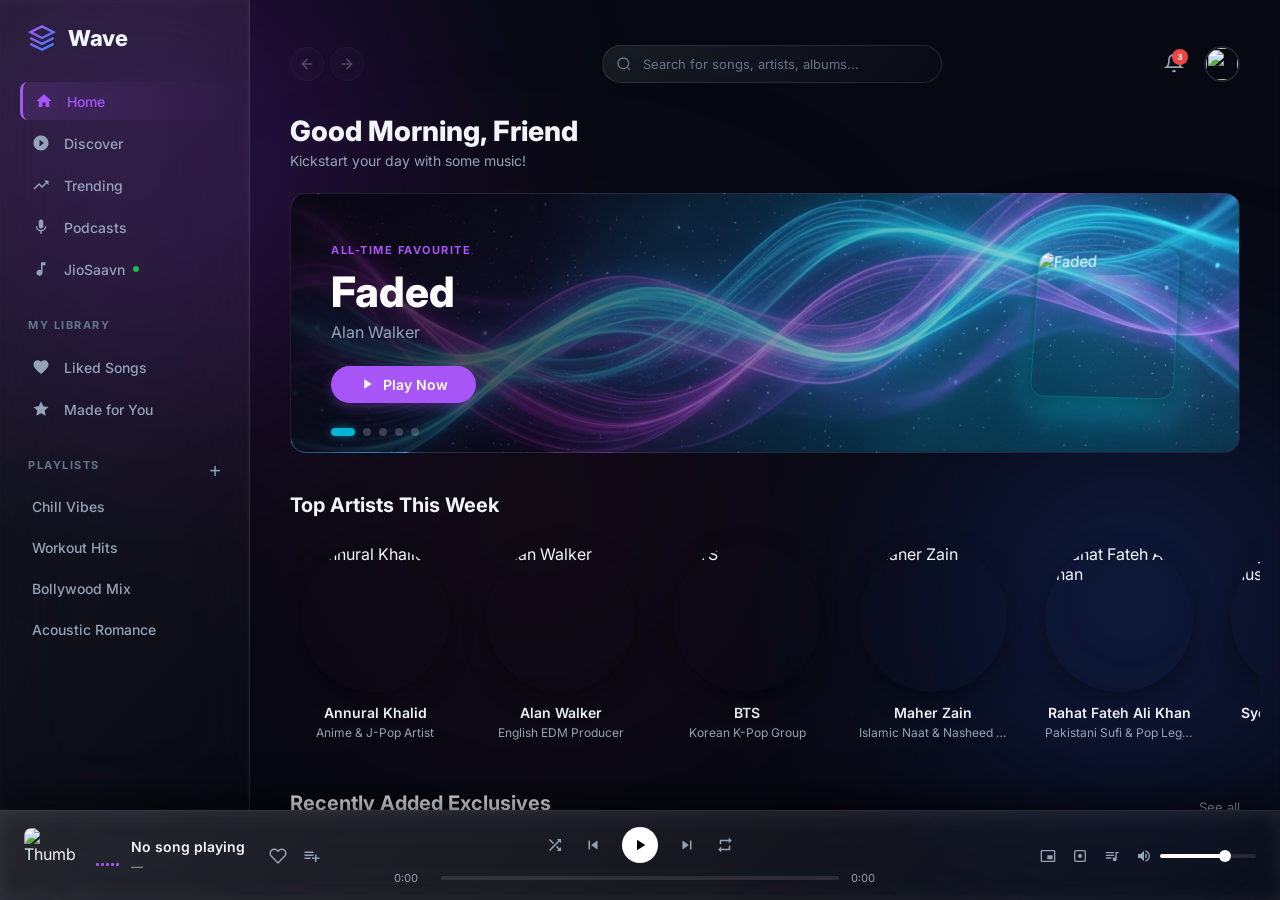
==== commit 7ab20fe1: "new Data" ====
--- a/index.html
+++ b/index.html
@@ -15,7 +15,7 @@
 
 
   <meta property="og:title" content="Wave Music">
-  <meta property="og:description" content="Stream music, anime tracks, podcasts, and naats on Wave Music.">
+  <meta property="og:description" content="Stream music, Free no-adds, English Tracks,  anime tracks, podcasts, and Hindi Song on Wave Music.">
   <meta property="og:type" content="website">
   <meta property="og:url" content="https://wave-music-i50w.onrender.com">
   <meta property="og:image" content="https://wave-music-i50w.onrender.com/assets/og-image.png">
@@ -25,7 +25,7 @@
 
   <meta name="twitter:card" content="summary_large_image">
   <meta name="twitter:title" content="Wave Music">
-  <meta name="twitter:description" content="Stream music, anime tracks, podcasts, and naats on Wave Music.">
+  <meta name="twitter:description" content="Stream music, Free no-adds, English Tracks,  anime tracks, podcasts, and Hindi Song on Wave Music.">
   <meta name="twitter:image" content="https://wave-music-i50w.onrender.com/assets/og-image.png">
 
  
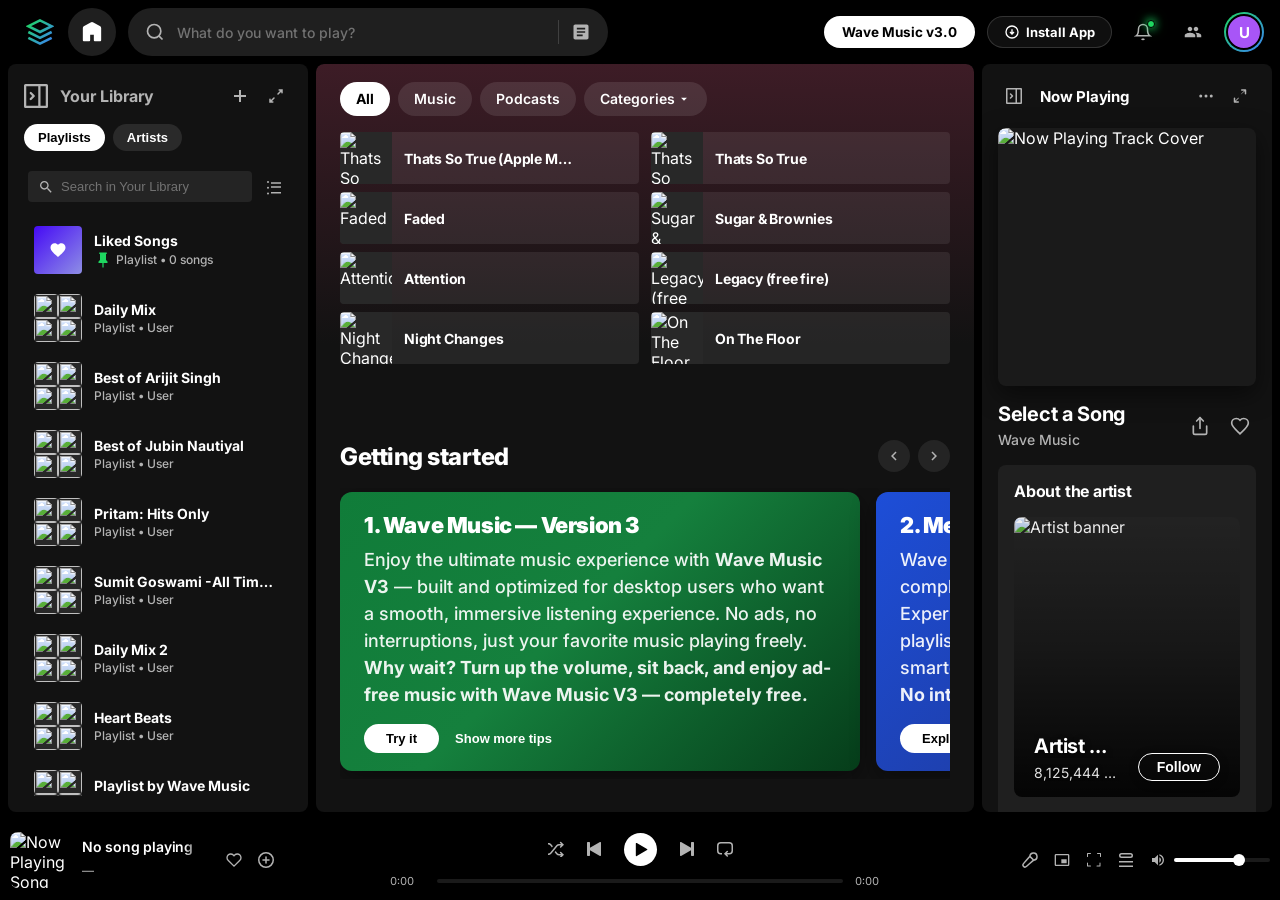
==== commit 05f23acf: "Wave V3" ====
--- a/index.html
+++ b/index.html
@@ -1,18 +1,16 @@
 <!DOCTYPE html>
 <html lang="en">
 
-<head>
+<head> 
   <meta charset="UTF-8">
   <meta name="viewport" content="width=device-width, initial-scale=1.0, maximum-scale=1.0, user-scalable=no">
-  <title>Wave Music</title>
-
+  <title>Wave Music- Free Music Player</title>
 
   <meta name="description"
     content="Wave Music is a modern music streaming web app with English Song, Hindi Song, playlists, artists, albums, anime songs, Urdu naats, podcasts, and more.">
   <meta name="keywords"
     content="Wave Music,free Online Song, free Song, Song, music player, free all Hindi Song, Saiyaara Song, free hindi online music,English Song, Hindi Song, anime songs, Urdu naats, podcasts, streaming app">
   <link rel="canonical" href="https://wave-music-i50w.onrender.com">
-
 
   <meta property="og:title" content="Wave Music">
   <meta property="og:description" content="Stream music, Free no-adds, English Tracks,  anime tracks, podcasts, and Hindi Song on Wave Music.">
@@ -30,21 +28,21 @@
 
  
   <meta name="theme-color" content="#0a0a0a">
+  <meta name="mobile-web-app-capable" content="yes">
   <meta name="apple-mobile-web-app-capable" content="yes">
   <meta name="apple-mobile-web-app-status-bar-style" content="black-translucent">
   <meta name="apple-mobile-web-app-title" content="Wave Music">
   <link rel="manifest" href="./manifest.json">
-
+ 
 
   <link rel="icon" type="image/png" sizes="32x32" href="/assets/icon-32.png">
   <link rel="icon" type="image/png" sizes="192x192" href="/assets/icon-192.png">
   <link rel="apple-touch-icon" href="/assets/apple-touch-icon.png">
 
-  
   <link rel="preconnect" href="https://fonts.googleapis.com">
   <link rel="preconnect" href="https://fonts.gstatic.com" crossorigin>
   <link href="https://fonts.googleapis.com/css2?family=Inter:wght@400;500;600;700;800&display=swap" rel="stylesheet">
-  <link rel="stylesheet" href="style.css">
+  <link rel="stylesheet" href="main.css?v=13">
 </head>
 
 <body>
@@ -55,284 +53,621 @@
     <div class="glow glow-pink"></div>
   </div>
 
-  <div class="app-container">
-
-    <aside class="sidebar">
-      <div class="logo">
-        <svg viewBox="0 0 24 24" fill="none" stroke="url(#logo-grad)" stroke-width="2">
+  <header class="sp-topbar" role="banner">
+    <div class="sp-topbar-left">
+      <div class="logo" onclick="navigateTo('home', event)" title="Wave Music" style="cursor:pointer;">
+        <svg viewBox="0 0 24 24" fill="none" stroke="url(#logo-grad)" stroke-width="2.2" width="34" height="34">
           <path d="M12 2L2 7l10 5 10-5-10-5zM2 17l10 5 10-5M2 12l10 5 10-5" />
           <defs>
             <linearGradient id="logo-grad" x1="0" y1="0" x2="1" y2="1">
-              <stop offset="0%" stop-color="#a855f7" />
+              <stop offset="0%" stop-color="#1ed760" />
               <stop offset="100%" stop-color="#3b82f6" />
             </linearGradient>
           </defs>
         </svg>
-        <span>Wave</span>
-      </div>
-
-      <nav class="nav-section">
-        <a href="#" class="nav-item active" onclick="navigateTo('home', event)">
-          <svg viewBox="0 0 24 24" fill="currentColor">
-            <path d="M10 20v-6h4v6h5v-8h3L12 3 2 12h3v8z" />
-          </svg>
-          Home
-        </a>
-        <a href="#" class="nav-item" onclick="navigateTo('discover', event)">
-          <svg viewBox="0 0 24 24" fill="currentColor">
-            <path d="M12 2C6.48 2 2 6.48 2 12s4.48 10 10 10 10-4.48 10-10S17.52 2 12 2zm-2 14.5v-9l6 4.5-6 4.5z" />
-          </svg>
-          Discover
-        </a>
-        <a href="#" class="nav-item" onclick="navigateTo('trending', event)">
-          <svg viewBox="0 0 24 24" fill="currentColor">
-            <path d="M16 6l2.29 2.29-4.88 4.88-4-4L2 16.59 3.41 18l6-6 4 4 6.3-6.29L22 12V6z" />
-          </svg>
-          Trending
-        </a>
-        <a href="#" class="nav-item" onclick="navigateTo('podcasts', event)">
-          <svg viewBox="0 0 24 24" fill="currentColor">
-            <path
-              d="M12 14c1.66 0 2.99-1.34 2.99-3L15 5c0-1.66-1.34-3-3-3S9 3.34 9 5v6c0 1.66 1.34 3 3 3zm5.3-3c0 3-2.54 5.1-5.3 5.1S6.7 14 6.7 11H5c0 3.41 2.72 6.23 6 6.72V21h2v-3.28c3.28-.48 6-3.3 6-6.72h-1.7z" />
-          </svg>
-          Podcasts
-        </a>
-        <a href="#" class="nav-item nav-jiosaavn" onclick="navigateTo('jiosaavn-browse', event)">
-          <svg viewBox="0 0 24 24" fill="currentColor">
-            <path d="M12 3v10.55c-.59-.34-1.27-.55-2-.55-2.21 0-4 1.79-4 4s1.79 4 4 4 4-1.79 4-4V7h4V3h-6z" />
-          </svg>
-          <span>JioSaavn <span class="live-dot"></span></span>
-        </a>
-      </nav>
-
-      <div class="nav-section">
-        <h3 class="section-title">MY LIBRARY</h3>
-        <a href="#" class="nav-item" onclick="navigateTo('liked', event)">
-          <svg viewBox="0 0 24 24" fill="currentColor">
-            <path
-              d="M12 21.35l-1.45-1.32C5.4 15.36 2 12.28 2 8.5 2 5.42 4.42 3 7.5 3c1.74 0 3.41.81 4.5 2.09C13.09 3.81 14.76 3 16.5 3 19.58 3 22 5.42 22 8.5c0 3.78-3.4 6.86-8.55 11.54L12 21.35z" />
-          </svg>
-          Liked Songs
-        </a>
-        <a href="#" class="nav-item" onclick="navigateTo('madeforyou', event)">
-          <svg viewBox="0 0 24 24" fill="currentColor">
-            <path d="M12 2l3.09 6.26L22 9.27l-5 4.87 1.18 6.88L12 17.77l-6.18 3.25L7 14.14 2 9.27l6.91-1.01L12 2z" />
-          </svg>
-          Made for You
-        </a>
-      </div>
-
-      <div class="nav-section">
-        <div class="section-title-row">
-          <h3 class="section-title">PLAYLISTS</h3>
-          <button class="add-btn" onclick="openCreatePlaylist()">+</button>
-        </div>
-        <a href="#" class="nav-item" onclick="navigateTo('playlist', event, 'm1')">Chill Vibes</a>
-        <a href="#" class="nav-item" onclick="navigateTo('playlist', event, 'm2')">Workout Hits</a>
-        <a href="#" class="nav-item" onclick="navigateTo('playlist', event, 'm3')">Bollywood Mix</a>
-        <a href="#" class="nav-item" onclick="navigateTo('playlist', event, 'm4')">Acoustic Romance</a>
+      </div>
+      <button class="sp-home-circle" onclick="navigateTo('home', event)" title="Home" aria-label="Home">
+        <svg viewBox="0 0 24 24" width="22" height="22" fill="currentColor">
+          <path d="M13.5 1.515a3 3 0 0 0-3 0L3 5.845a2 2 0 0 0-1 1.732V21a1 1 0 0 0 1 1h6a1 1 0 0 0 1-1v-6h4v6a1 1 0 0 0 1 1h6a1 1 0 0 0 1-1V7.577a2 2 0 0 0-1-1.732z"></path>
+        </svg>
+      </button>
+      <div class="sp-search-bar" role="search" id="sp-search-bar-wrap">
+        <svg class="sp-search-icon" style="cursor:pointer;" onclick="const inp = document.getElementById('search-input'); const q = inp ? inp.value.trim() : ''; if(q){ const dd = document.getElementById('search-dropdown'); if(dd) dd.classList.add('hidden'); navigateTo('search', event, q); showSearchResults(q); }" viewBox="0 0 24 24" fill="none" stroke="currentColor" stroke-width="2" width="20" height="20" title="Search"><circle cx="11" cy="11" r="8"/><path d="M21 21l-4.35-4.35"/></svg>
+        <input type="text" id="search-input" placeholder="What do you want to play?" class="sp-search-input" oninput="handleSearch(event)" onfocus="handleSearchFocus(event)" onkeydown="if(event.key==='Enter'){ const q = this.value.trim(); if(q){ const dropdown = document.getElementById('search-dropdown'); if(dropdown) dropdown.classList.add('hidden'); navigateTo('search', event, q); showSearchResults(q); } }" aria-label="What do you want to play?">
+        
+        <div class="sp-search-shortcuts" id="search-shortcuts">
+          <span>Ctrl</span><span>Shift</span><span>L</span>
+        </div>
+        <button class="sp-search-clear-btn hidden" id="search-clear-btn" onclick="clearSearchInput(event)" aria-label="Clear Search" title="Clear">
+          <svg viewBox="0 0 24 24" fill="none" stroke="currentColor" stroke-width="2" width="20" height="20"><path d="M18 6L6 18M6 6l12 12"/></svg>
+        </button>
+
+        <div class="sp-browse-divider"></div>
+        <button class="sp-browse-btn" onclick="navigateTo('discover', event)" title="Browse All" aria-label="Browse All">
+          <svg viewBox="0 0 24 24" fill="currentColor" width="20" height="20"><path d="M19 3H5c-1.1 0-2 .9-2 2v14c0 1.1.9 2 2 2h14c1.1 0 2-.9 2-2V5c0-1.1-.9-2-2-2zm-5 14H7v-2h7v2zm3-4H7v-2h10v2zm0-4H7V7h10v2z"/></svg>
+        </button>
+        <div id="search-dropdown" class="search-dropdown hidden"></div>
+      </div>
+    </div>
+
+    <div class="sp-topbar-right">
+      <button class="sp-version-pill" onclick="navigateTo('wave-v3', event)" title="Explore Wave Music v3.0 Features &amp; Android App">
+        Wave Music v3.0
+      </button>
+
+      <button class="sp-install-pill" onclick="navigateTo('install', event)" title="Install Wave App">
+        <svg viewBox="0 0 24 24" fill="none" stroke="currentColor" stroke-width="2" width="16" height="16"><circle cx="12" cy="12" r="9"/><path d="M12 8v7M9 12l3 3 3-3"/></svg>
+        <span>Install App</span>
+      </button>
+
+      <div style="position: relative;">
+        <button class="sp-icon-circle-btn" id="bell-btn" onclick="toggleNotifications()" aria-label="Notifications" title="Notifications">
+          <svg viewBox="0 0 24 24" fill="none" stroke="currentColor" stroke-width="2" width="18" height="18"><path d="M18 8A6 6 0 0 0 6 8c0 7-3 9-3 9h18s-3-2-3-9"/><path d="M13.73 21a2 2 0 0 1-3.46 0"/></svg>
+          <span class="notif-badge hidden" id="notif-badge"></span>
+        </button>
+        <div class="notif-dropdown hidden" id="notif-dropdown">
+          <div class="notif-header">
+            <h4>What's New</h4>
+            <button onclick="clearNotifications()" aria-label="Clear all notifications">Clear all</button>
+          </div>
+          <div class="notif-list" id="notif-list">
+            <div class="notif-empty">No new notifications</div>
+          </div>
+        </div>
+      </div>
+
+      <button class="sp-icon-circle-btn" onclick="navigateTo('community', event)" aria-label="Friends Activity &amp; Community" title="Friends Activity &amp; Community">
+        <svg viewBox="0 0 24 24" fill="currentColor" width="18" height="18"><path d="M16 11c1.66 0 2.99-1.34 2.99-3S17.66 5 16 5c-1.66 0-3 1.34-3 3s1.34 3 3 3zm-8 0c1.66 0 2.99-1.34 2.99-3S9.66 5 8 5C6.34 5 5 6.34 5 8s1.34 3 3 3zm0 2c-2.33 0-7 1.17-7 3.5V19h14v-2.5c0-2.33-4.67-3.5-7-3.5zm8 0c-.29 0-.62.02-.97.05 1.16.84 1.97 1.97 1.97 3.45V19h6v-2.5c0-2.33-4.67-3.5-7-3.5z"/></svg>
+      </button>
+
+      <div style="position: relative;">
+        <div class="profile-avatar-wrap" onclick="toggleProfileDropdown(event)" title="Profile">
+          <div class="profile-avatar-circle" id="profile-pic">M</div>
+        </div>
+        <div class="profile-dropdown hidden" id="profile-dropdown">
+          <div class="profile-dropdown-menu">
+            <div class="profile-menu-item" onclick="navigateTo('profile'); toggleProfileDropdown(event);">
+              <span>Account</span>
+              <svg viewBox="0 0 24 24" fill="none" stroke="currentColor" stroke-width="2" width="16" height="16"><path d="M18 13v6a2 2 0 0 1-2 2H5a2 2 0 0 1-2-2V8a2 2 0 0 1 2-2h6M15 3h6v6M10 14L21 3"/></svg>
+            </div>
+            <div class="profile-menu-item" onclick="navigateTo('profile'); toggleProfileDropdown(event);">
+              <span>Profile</span>
+            </div>
+            <div class="profile-menu-item" onclick="navigateTo('community', event); toggleProfileDropdown(event);">
+              <span>Friends &amp; Community</span>
+            </div>
+            <div class="profile-menu-item" onclick="navigateTo('recents'); toggleProfileDropdown(event);">
+              <span>Recents</span>
+            </div>
+            <div class="profile-menu-item" onclick="window.open('faq.html', '_blank'); toggleProfileDropdown(event);">
+              <span>Support</span>
+              <svg viewBox="0 0 24 24" fill="none" stroke="currentColor" stroke-width="2" width="16" height="16"><path d="M18 13v6a2 2 0 0 1-2 2H5a2 2 0 0 1-2-2V8a2 2 0 0 1 2-2h6M15 3h6v6M10 14L21 3"/></svg>
+            </div>
+            <div class="profile-menu-item" onclick="navigateTo('install', event); toggleProfileDropdown(event);">
+              <span>Install / Download App</span>
+              <svg viewBox="0 0 24 24" fill="none" stroke="currentColor" stroke-width="2" width="16" height="16"><path d="M18 13v6a2 2 0 0 1-2 2H5a2 2 0 0 1-2-2V8a2 2 0 0 1 2-2h6M15 3h6v6M10 14L21 3"/></svg>
+            </div>
+            <div class="profile-menu-item" onclick="navigateTo('settings'); toggleProfileDropdown(event);">
+              <span>Settings</span>
+              <svg viewBox="0 0 24 24" width="16" height="16" fill="none" stroke="currentColor" stroke-width="2"><circle cx="12" cy="12" r="3"/><path d="M19.4 15a1.65 1.65 0 0 0 .33 1.82l.06.06a2 2 0 0 1 0 2.83 2 2 0 0 1-2.83 0l-.06-.06a1.65 1.65 0 0 0-1.82-.33 1.65 1.65 0 0 0-1 1.51V21a2 2 0 0 1-2 2 2 2 0 0 1-2-2v-.09A1.65 1.65 0 0 0 9 19.4a1.65 1.65 0 0 0-1.82.33l-.06.06a2 2 0 0 1-2.83 0 2 2 0 0 1 0-2.83l.06-.06a1.65 1.65 0 0 0 .33-1.82 1.65 1.65 0 0 0-1.51-1H3a2 2 0 0 1-2-2 2 2 0 0 1 2-2h.09A1.65 1.65 0 0 0 4.6 9a1.65 1.65 0 0 0-.33-1.82l-.06-.06a2 2 0 0 1 0-2.83 2 2 0 0 1 2.83 0l.06.06a1.65 1.65 0 0 0 1.82.33H9a1.65 1.65 0 0 0 1-1.51V3a2 2 0 0 1 2-2 2 2 0 0 1 2 2v.09a1.65 1.65 0 0 0 1 1.51 1.65 1.65 0 0 0 1.82-.33l.06-.06a2 2 0 0 1 2.83 0 2 2 0 0 1 0 2.83l-.06.06a1.65 1.65 0 0 0-.33 1.82V9a1.65 1.65 0 0 0 1.51 1H21a2 2 0 0 1 2 2 2 2 0 0 1-2 2h-.09a1.65 1.65 0 0 0-1.51 1z"/></svg>
+            </div>
+            <div class="profile-menu-item" onclick="localStorage.removeItem('wave_user_name'); location.reload();">
+              <span>Log out</span>
+            </div>
+
+            <div class="profile-menu-divider"></div>
+
+            <div class="profile-updates-card">
+              <div class="profile-updates-title">Your Updates</div>
+              <div class="profile-updates-body">
+                <svg viewBox="0 0 24 24" fill="none" stroke="currentColor" stroke-width="3" width="28" height="28" style="color: #ffffff; margin: 12px auto 8px; display: block;"><path d="M20 6L9 17l-5-5"/></svg>
+                <div class="profile-updates-caught">You're all caught up</div>
+                <div class="profile-updates-sub">Watch this space for news on your followers, playlists, events and more.</div>
+              </div>
+            </div>
+          </div>
+        </div>
+      </div>
+    </div>
+  </header>
+
+  <div class="app-container">
+
+    <aside class="sidebar-library" role="navigation" aria-label="Your Library Navigation" style="position: relative;">
+      <div class="lib-header">
+        <div class="lib-title-wrap" onclick="toggleLibrarySidebar()" style="cursor:pointer;" title="Collapse Library">
+          <svg viewBox="0 0 16 16" width="24" height="24" fill="currentColor">
+            <path d="M5.03 10.53a.75.75 0 1 1-1.06-1.06L5.44 8 3.97 6.53a.75.75 0 0 1 1.06-1.06l2 2a.75.75 0 0 1 0 1.06z"></path>
+            <path d="M1 0a1 1 0 0 0-1 1v14a1 1 0 0 0 1 1h14a1 1 0 0 0 1-1V1a1 1 0 0 0-1-1zm.5 1.5h8v13h-8zm13 13H11v-13h3.5z"></path>
+          </svg>
+          <span class="lib-title-text">Your Library</span>
+        </div>
+        <div class="lib-actions">
+          <button class="icon-btn lib-action-btn" id="lib-add-btn" onclick="toggleCreateMenu(event)" aria-label="Create playlist or folder" title="Create playlist or folder">
+            <svg id="lib-add-icon" viewBox="0 0 16 16" fill="currentColor" width="16" height="16"><path d="M14 7H9V2H7v5H2v2h5v5h2V9h5z"/></svg>
+          </button>
+          <button class="icon-btn lib-action-btn" id="lib-expand-btn" onclick="toggleExpandLibrary()" aria-label="Expand Your Library" title="Expand Your Library">
+            <svg id="lib-expand-icon" viewBox="0 0 16 16" fill="currentColor" width="16" height="16"><path d="M6.53 9.47a.75.75 0 0 1 0 1.06l-2.72 2.72h1.018a.75.75 0 0 1 0 1.5H1.25v-3.579a.75.75 0 0 1 1.5 0v1.018l2.72-2.72a.75.75 0 0 1 1.06 0zm2.94-2.94a.75.75 0 0 1 0-1.06l2.72-2.72h-1.018a.75.75 0 1 1 0-1.5h3.578v3.579a.75.75 0 0 1-1.5 0V3.81l-2.72 2.72a.75.75 0 0 1-1.06 0"></path></svg>
+          </button>
+        </div>
+      </div>
+
+      
+      <div id="lib-create-menu" class="lib-create-menu hidden" onclick="event.stopPropagation();">
+        <div class="lib-menu-item" onclick="createNewUserPlaylist(); toggleCreateMenu(event);">
+          <div class="lib-menu-icon-wrap">
+            <svg viewBox="0 0 24 24" width="20" height="20" fill="currentColor"><path d="M12 3v10.55c-.59-.34-1.27-.55-2-.55-2.21 0-4 1.79-4 4s1.79 4 4 4 4-1.79 4-4V7h4V3h-6z"/><path d="M19 10h-2v2h2v-2zm0-4h-2v2h2V6zm0 8h-2v2h2v-2z" opacity="0.8"/></svg>
+          </div>
+          <div class="lib-menu-text">
+            <div class="lib-menu-title">Playlist</div>
+            <div class="lib-menu-sub">Create a playlist with songs or episodes</div>
+          </div>
+        </div>
+
+        <div class="lib-menu-item" onclick="if(typeof showDynamicIsland === 'function') showDynamicIsland('Blend is coming soon!', 'info', 2500); toggleCreateMenu(event);">
+          <div class="lib-menu-icon-wrap">
+            <svg viewBox="0 0 24 24" width="20" height="20" fill="currentColor"><circle cx="8.5" cy="12" r="5.5" opacity="0.6"/><circle cx="15.5" cy="12" r="5.5" fill="#ffffff" opacity="0.9"/></svg>
+          </div>
+          <div class="lib-menu-text">
+            <div class="lib-menu-title">Blend</div>
+            <div class="lib-menu-sub">Combine your friends' tastes into a playlist</div>
+          </div>
+        </div>
+
+        <div class="lib-menu-item" onclick="if(typeof showDynamicIsland === 'function') showDynamicIsland('Folders are coming soon!', 'info', 2500); toggleCreateMenu(event);">
+          <div class="lib-menu-icon-wrap">
+            <svg viewBox="0 0 24 24" width="20" height="20" fill="none" stroke="#1ed760" stroke-width="2" stroke-linecap="round" stroke-linejoin="round"><path d="M22 19a2 2 0 0 1-2 2H4a2 2 0 0 1-2-2V5a2 2 0 0 1 2-2h5l2 3h9a2 2 0 0 1 2 2z"/></svg>
+          </div>
+          <div class="lib-menu-text">
+            <div class="lib-menu-title">Folder</div>
+            <div class="lib-menu-sub">Organise your playlists</div>
+          </div>
+        </div>
+      </div>
+
+      <div class="lib-pills">
+        <button class="lib-pill active" onclick="switchLibFilter('playlists')">Playlists</button>
+        <button class="lib-pill" onclick="switchLibFilter('artists')">Artists</button>
+      </div>
+
+      <div class="lib-sub-bar" id="lib-sub-bar-wrap" onclick="event.stopPropagation()">
+        <div class="lib-search-box-wrap">
+          <svg class="lib-search-icon" viewBox="0 0 24 24" fill="currentColor" width="16" height="16">
+            <path d="M15.5 14h-.79l-.28-.27C15.41 12.59 16 11.11 16 9.5 16 5.91 13.09 3 9.5 3S3 5.91 3 9.5 5.91 16 9.5 16c1.61 0 3.09-.59 4.23-1.57l.27.28v.79l5 4.99L20.49 19l-4.99-5zm-6 0C7.01 14 5 11.99 5 9.5S7.01 5 9.5 5 14 7.01 14 9.5 11.99 14 9.5 14z"/>
+          </svg>
+          <input type="text" id="lib-search-input" class="lib-search-input-box" placeholder="Search in Your Library" oninput="handleLibrarySearch(event)">
+        </div>
+        <button class="lib-view-mode-btn" title="View mode" aria-label="View mode">
+          <svg viewBox="0 0 16 16" width="16" height="16" fill="currentColor">
+            <path d="M15 14.5H5V13h10v1.5zm0-5.75H5v-1.5h10v1.5zM5 4.75V3.25h10v1.5H5zM3 3a1 1 0 1 1-2 0 1 1 0 0 1 2 0zm0 5.75a1 1 0 1 1-2 0 1 1 0 0 1 2 0zm0 5.75a1 1 0 1 1-2 0 1 1 0 0 1 2 0z"/>
+          </svg>
+        </button>
+      </div>
+
+      <div class="lib-list" id="sidebar-lib-list">
       </div>
     </aside>
 
-    <main class="main-content">
-
-      <header class="topbar">
-
-        <div class="nav-arrows" id="nav-arrows">
-          <button class="nav-arrow-btn" id="btn-back" onclick="goBack()" title="Go Back" disabled>
-            <svg viewBox="0 0 24 24" fill="none" stroke="currentColor" stroke-width="2.5" stroke-linecap="round"
-              stroke-linejoin="round">
-              <path d="M19 12H5M12 5l-7 7 7 7" />
-            </svg>
-          </button>
-          <button class="nav-arrow-btn" id="btn-forward" onclick="goForward()" title="Go Forward" disabled>
-            <svg viewBox="0 0 24 24" fill="none" stroke="currentColor" stroke-width="2.5" stroke-linecap="round"
-              stroke-linejoin="round">
-              <path d="M5 12h14M12 5l7 7-7 7" />
-            </svg>
-          </button>
-        </div>
-        <div class="search-container">
-          <svg class="search-icon" viewBox="0 0 24 24" fill="none" stroke="currentColor" stroke-width="2">
-            <circle cx="11" cy="11" r="8" />
-            <path d="M21 21l-4.35-4.35" />
-          </svg>
-          <input type="text" id="search-input" placeholder="Search for songs, artists, albums..." class="search-input"
-            oninput="handleSearch(event)">
-          <div id="search-dropdown" class="search-dropdown hidden"></div>
-        </div>
-
-
-        <div class="dynamic-island" id="dynamic-island" onclick="toggleDiExpanded()">
-          <div class="di-notif-content" id="di-notif-content">
-            <div class="di-icon" id="di-icon-wrap"></div>
-            <div class="di-content">
-              <span class="di-text" id="di-text"></span>
-              <span class="di-subtext" id="di-subtext"></span>
-            </div>
-          </div>
-          <div class="di-media-content" id="di-media-content" style="display: none;">
-            <div class="di-media-collapsed" id="di-media-collapsed">
-              <img src="" alt="" class="di-art-small" id="di-art-small">
-              <div class="di-waveform" id="di-waveform-small">
-                <span></span><span></span><span></span><span></span>
+    
+    <main class="main-content" role="main">
+      <div class="sp-main-pills">
+        <button class="sp-main-pill active" onclick="switchHomeTab('all')">All</button>
+        <button class="sp-main-pill" onclick="switchHomeTab('music')">Music</button>
+        <button class="sp-main-pill" onclick="switchHomeTab('podcasts')">Podcasts</button>
+
+        <div class="sp-categories-dropdown-wrap">
+          <button class="sp-main-pill" id="categories-dropdown-btn" onclick="toggleCategoriesDropdown(event)">
+            Categories <svg viewBox="0 0 24 24" width="14" height="14" fill="currentColor" style="margin-left: 2px; vertical-align: middle;"><path d="M7 10l5 5 5-5z"/></svg>
+          </button>
+          <div id="categories-dropdown-menu" class="sp-categories-menu hidden" onclick="event.stopPropagation()">
+            <div class="sp-category-item" onclick="selectCategory('wave-story')">
+              <span class="sp-category-icon"><svg viewBox="0 0 24 24" width="18" height="18" fill="none" stroke="currentColor" stroke-width="2" stroke-linecap="round" stroke-linejoin="round"><path d="M2 12c.6 0 1.2-.4 1.6-.9 1.6-2.2 4-3.1 6.4-2.1 1.6.6 2.8 2 4.4 2.6 2.4 1 5-.1 6.6-2.1.4-.5 1-.9 1.6-.9"/><path d="M2 18c.6 0 1.2-.4 1.6-.9 1.6-2.2 4-3.1 6.4-2.1 1.6.6 2.8 2 4.4 2.6 2.4 1 5-.1 6.6-2.1.4-.5 1-.9 1.6-.9"/></svg></span>
+              <span>WaveStory</span>
+            </div>
+            <div class="sp-category-item" onclick="selectCategory('vibe-flow')">
+              <span class="sp-category-icon"><svg viewBox="0 0 24 24" width="18" height="18" fill="currentColor"><path d="M12 3v10.55c-.59-.34-1.27-.55-2-.55-2.21 0-4 1.79-4 4s1.79 4 4 4 4-1.79 4-4V7h4V3h-6z"/></svg></span>
+              <span>VibeFlow</span>
+            </div>
+            <div class="sp-category-item" onclick="selectCategory('wave-dna')">
+              <span class="sp-category-icon"><svg viewBox="0 0 24 24" width="18" height="18" fill="none" stroke="currentColor" stroke-width="2" stroke-linecap="round"><path d="M2 15c6.667-6 13.333 0 20-6"/><path d="M9 22c1.798-1.998 2.518-3.995 2.807-5.993"/><path d="M15 2c-1.798 1.998-2.518 3.995-2.807 5.993"/><path d="M17 6l-2.5-2.5"/><path d="M14 8l-1-1"/><path d="M7 18l2.5 2.5"/><path d="M3.5 14.5l.5.5"/><path d="M20 9l.5.5"/></svg></span>
+              <span>WaveDNA</span>
+            </div>
+            <div class="sp-category-item" onclick="selectCategory('time-capsule')">
+              <span class="sp-category-icon"><svg viewBox="0 0 24 24" width="18" height="18" fill="currentColor"><path d="M12 2C6.5 2 2 6.5 2 12s4.5 10 10 10 10-4.5 10-10S17.5 2 12 2zm4.2 14.2L11 13V7h1.5v5.2l4.5 2.7-.8 1.3z"/></svg></span>
+              <span>Time Capsule</span>
+            </div>
+            <div class="sp-category-item" onclick="selectCategory('song-journey')">
+              <span class="sp-category-icon"><svg viewBox="0 0 24 24" width="18" height="18" fill="none" stroke="currentColor" stroke-width="2" stroke-linecap="round" stroke-linejoin="round"><circle cx="6" cy="18" r="3"/><circle cx="18" cy="6" r="3"/><path d="M9 18V9l9-3v9"/><path d="M6 15l12-9"/></svg></span>
+              <span>Song Journey</span>
+            </div>
+            <div class="sp-category-item" onclick="selectCategory('ghost-playlist')">
+              <span class="sp-category-icon"><svg viewBox="0 0 24 24" width="18" height="18" fill="none" stroke="currentColor" stroke-width="2" stroke-linecap="round" stroke-linejoin="round"><path d="M9 10h.01M15 10h.01M12 2a8 8 0 0 0-8 8v12l3-3 2.5 2.5L12 19l2.5 2.5L17 19l3 3V10a8 8 0 0 0-8-8z"/></svg></span>
+              <span>Ghost Tracks</span>
+            </div>
+            <div class="sp-category-item" onclick="selectCategory('community')">
+              <span class="sp-category-icon"><svg viewBox="0 0 24 24" width="18" height="18" fill="currentColor"><path d="M16 11c1.66 0 2.99-1.34 2.99-3S17.66 5 16 5c-1.66 0-3 1.34-3 3s1.34 3 3 3zm-8 0c1.66 0 2.99-1.34 2.99-3S9.66 5 8 5C6.34 5 5 6.34 5 8s1.34 3 3 3zm0 2c-2.33 0-7 1.17-7 3.5V19h14v-2.5c0-2.33-4.67-3.5-7-3.5zm8 0c-.29 0-.62.02-.97.05 1.16.84 1.97 1.97 1.97 3.45V19h6v-2.5c0-2.33-4.67-3.5-7-3.5z"/></svg></span>
+              <span>Friends Community</span>
+            </div>
+            <div class="sp-category-divider"></div>
+            <div class="sp-category-item" onclick="NightWave.toggleNightWave(); closeCategoriesDropdown();">
+              <span class="sp-category-icon"><svg viewBox="0 0 24 24" width="18" height="18" fill="currentColor"><path d="M12.3 2a10 10 0 0 0-1.9 20 10 10 0 0 0 8.6-4.9c-.6.1-1.3.1-2 .1A9 9 0 0 1 8 8.2c0-.7 0-1.4.1-2A10 10 0 0 0 12.3 2z"/></svg></span>
+              <span>Night Wave Mode</span>
+            </div>
+          </div>
+        </div>
+      </div>
+
+      <div id="main-view"></div>
+    </main>
+
+    
+    <aside id="right-sidebar" class="right-sidebar" aria-label="Now Playing Track Details">
+      
+      <div id="rs-collapsed-strip" class="rs-collapsed-strip" onclick="toggleRightSidebar(event)" title="Expand Now Playing">
+        <button class="rs-strip-expand-btn" title="Expand Now Playing" aria-label="Expand Now Playing" onclick="toggleRightSidebar(event)">
+          <svg viewBox="0 0 16 16" width="16" height="16" fill="currentColor">
+            <path d="M11.03 1.47a.75.75 0 0 1 0 1.06L5.56 8l5.47 5.47a.75.75 0 1 1-1.06 1.06l-6-6a.75.75 0 0 1 0-1.06l6-6a.75.75 0 0 1 1.06 0z"/>
+          </svg>
+        </button>
+      </div>
+
+      <div class="rs-header">
+        <div class="rs-header-left">
+          
+          <button class="rs-header-icon-btn rs-collapse-btn" id="rs-collapse-btn" onclick="toggleRightSidebar(event)" title="Collapse view" aria-label="Collapse view">
+            <svg data-encore-id="icon" role="img" aria-hidden="true" class="e-10750-icon e-10750-icon--auto-mirror" viewBox="0 0 16 16" width="16" height="16" fill="currentColor">
+              <path d="M5.03 10.53a.75.75 0 1 1-1.06-1.06L5.44 8 3.97 6.53a.75.75 0 0 1 1.06-1.06l2 2a.75.75 0 0 1 0 1.06z"></path>
+              <path d="M1 0a1 1 0 0 0-1 1v14a1 1 0 0 0 1 1h14a1 1 0 0 0 1-1V1a1 1 0 0 0-1-1zm.5 1.5h8v13h-8zm13 13H11v-13h3.5z"></path>
+            </svg>
+          </button>
+          
+          
+          <div class="rs-header-title-wrap" id="rs-header-title-wrap" onclick="handleRightSidebarSongClick()" title="View track">
+            <span id="rs-header-title" class="rs-header-title">Now Playing</span>
+          </div>
+        </div>
+
+        <div class="rs-header-right">
+          
+          <button class="rs-header-icon-btn rs-fs-only" onclick="toggleRightSidebarFullscreen(event)" title="Collapse to sidebar" aria-label="Collapse to sidebar">
+            <svg viewBox="0 0 16 16" width="16" height="16" fill="currentColor">
+              <path d="M1 1.5A1.5 1.5 0 0 1 2.5 0h11A1.5 1.5 0 0 1 15 1.5v13a1.5 1.5 0 0 1-1.5 1.5h-11A1.5 1.5 0 0 1 1 14.5v-13zM2.5 1a.5.5 0 0 0-.5.5v13a.5.5 0 0 0 .5.5H5v-14H2.5zm3.5 0v14h7.5a.5.5 0 0 0 .5-.5v-13a.5.5 0 0 0-.5-.5H6z"/>
+              <path d="M9.146 5.146a.5.5 0 0 1 .708 0l2.5 2.5a.5.5 0 0 1 0 .708l-2.5 2.5a.5.5 0 0 1-.708-.708L11.293 8 9.146 5.854a.5.5 0 0 1 0-.708z"/>
+            </svg>
+          </button>
+
+          
+          <button class="rs-header-icon-btn rs-fs-only" onclick="syncEqualizer()" title="Equalizer" aria-label="Equalizer">
+            <svg viewBox="0 0 16 16" width="16" height="16" fill="currentColor">
+              <path d="M2.5 13.5a.75.75 0 0 1-.75-.75v-5a.75.75 0 0 1 1.5 0v5a.75.75 0 0 1-.75.75zm5.5 0a.75.75 0 0 1-.75-.75v-9.5a.75.75 0 0 1 1.5 0v9.5a.75.75 0 0 1-.75.75zm5.5 0a.75.75 0 0 1-.75-.75v-7a.75.75 0 0 1 1.5 0v7a.75.75 0 0 1-.75.75z"/>
+            </svg>
+          </button>
+
+          
+          <button class="rs-header-icon-btn rs-fs-only active" title="Now Playing view" aria-label="Now Playing view">
+            <svg viewBox="0 0 16 16" width="16" height="16" fill="currentColor">
+              <circle cx="8" cy="8" r="6.5" fill="none" stroke="currentColor" stroke-width="1.5"/>
+              <circle cx="8" cy="8" r="2.2"/>
+            </svg>
+          </button>
+
+          
+          <button class="rs-header-icon-btn rs-fs-only" onclick="toggleLyricsModal()" title="Canvas / Lyrics" aria-label="Canvas / Lyrics">
+            <svg viewBox="0 0 16 16" width="16" height="16" fill="currentColor">
+              <rect x="2" y="2" width="12" height="12" rx="3.5"/>
+            </svg>
+          </button>
+
+          
+          <button class="rs-header-icon-btn rs-fs-only" onclick="handleRightSidebarArtistClick()" title="About Artist" aria-label="About Artist">
+            <svg viewBox="0 0 16 16" width="16" height="16" fill="currentColor">
+              <circle cx="8" cy="4.5" r="2.5"/>
+              <path d="M4 12.5a.75.75 0 0 1 .75-.75h6.5a.75.75 0 0 1 0 1.5h-6.5a.75.75 0 0 1-.75-.75z"/>
+            </svg>
+          </button>
+
+          
+          <div class="rs-menu-container">
+            <button class="rs-header-icon-btn" id="rs-menu-btn" onclick="toggleRightSidebarMenu(event)" title="More options" aria-label="More options">
+              <svg viewBox="0 0 24 24" fill="currentColor" width="18" height="18">
+                <circle cx="5" cy="12" r="2"/><circle cx="12" cy="12" r="2"/><circle cx="19" cy="12" r="2"/>
+              </svg>
+            </button>
+
+            
+            <div id="rs-context-menu" class="rs-context-menu hidden" onclick="event.stopPropagation()">
+              <div class="rs-menu-item" onclick="openAddToPlaylistFromSidebar(event)">
+                <svg viewBox="0 0 24 24" width="16" height="16" fill="currentColor"><path d="M19 13h-6v6h-2v-6H5v-2h6V5h2v6h6v2z"/></svg>
+                <span>Add to playlist</span>
               </div>
-            </div>
-            <div class="di-media-expanded" id="di-media-expanded">
-              <div class="di-expanded-top">
-                <img src="" alt="" class="di-art-large" id="di-art-large">
-                <div class="di-expanded-info">
-                  <div class="di-title" id="di-media-title">Song Title</div>
-                  <div class="di-artist" id="di-media-artist">Artist</div>
-                </div>
-                <div class="di-waveform large" id="di-waveform-large">
-                  <span></span><span></span><span></span><span></span>
+              <div class="rs-menu-item" id="rs-menu-like-item" onclick="toggleLikeFromSidebarMenu(event)">
+                <svg id="rs-menu-like-icon" viewBox="0 0 24 24" width="16" height="16" fill="currentColor"><path d="M12 21.35l-1.45-1.32C5.4 15.36 2 12.28 2 8.5 2 5.42 4.42 3 7.5 3c1.74 0 3.41.81 4.5 2.09C13.09 3.81 14.76 3 16.5 3 19.58 3 22 5.42 22 8.5c0 3.78-3.4 6.86-8.55 11.54L12 21.35z"/></svg>
+                <span id="rs-menu-like-text">Save to Your Liked Songs</span>
+              </div>
+              <div class="rs-menu-divider"></div>
+              <div class="rs-menu-item" onclick="handleRightSidebarArtistClick()">
+                <svg viewBox="0 0 24 24" width="16" height="16" fill="currentColor"><path d="M12 12c2.21 0 4-1.79 4-4s-1.79-4-4-4-4 1.79-4 4 1.79 4 4 4zm0 2c-2.67 0-8 1.34-8 4v2h16v-2c0-2.66-5.33-4-8-4z"/></svg>
+                <span>Go to artist</span>
+              </div>
+              <div class="rs-menu-item" onclick="shareCurrentPlayingSong(event)">
+                <svg viewBox="0 0 24 24" width="16" height="16" fill="none" stroke="currentColor" stroke-width="2"><path d="M4 12v8a2 2 0 0 0 2 2h12a2 2 0 0 0 2-2v-8"></path><polyline points="16 6 12 2 8 6"></polyline><line x1="12" y1="2" x2="12" y2="15"></line></svg>
+                <span>Share song link</span>
+              </div>
+            </div>
+          </div>
+
+          
+          <button class="rs-header-icon-btn rs-fs-only rs-window-fs-btn" id="rs-window-fs-btn" onclick="toggleWindowFullScreen(event)" title="Full screen window (Hide browser bar)" aria-label="Full screen window">
+            <svg id="rs-window-fs-icon-expand" viewBox="0 0 16 16" width="15" height="15" fill="currentColor">
+              <path d="M1.5 1a.5.5 0 0 0-.5.5v3a.5.5 0 0 0 1 0v-2.5h2.5a.5.5 0 0 0 0-1h-3zm10 0a.5.5 0 0 0 0 1h2.5v2.5a.5.5 0 0 0 1 0v-3a.5.5 0 0 0-.5-.5h-3zm3 10a.5.5 0 0 0-1 0v2.5h-2.5a.5.5 0 0 0 0 1h3a.5.5 0 0 0 .5-.5v-3zm-10 3.5a.5.5 0 0 0 0-1h-2.5v-2.5a.5.5 0 0 0-1 0v3a.5.5 0 0 0 .5.5h3z"/>
+            </svg>
+            <svg id="rs-window-fs-icon-collapse" viewBox="0 0 16 16" width="15" height="15" fill="currentColor" style="display:none;">
+              <path d="M5.5 0a.5.5 0 0 1 .5.5v4A1.5 1.5 0 0 1 4.5 6h-4a.5.5 0 0 1 0-1h4a.5.5 0 0 0 .5-.5v-4a.5.5 0 0 1 .5-.5zm5 0a.5.5 0 0 1 .5.5v4a.5.5 0 0 0 .5.5h4a.5.5 0 0 1 0 1h-4A1.5 1.5 0 0 1 10.5 4.5v-4a.5.5 0 0 1 .5-.5zM.5 10a.5.5 0 0 1 .5.5h4A1.5 1.5 0 0 1 6.5 12v4a.5.5 0 0 1-1 0v-4a.5.5 0 0 0-.5-.5h-4a.5.5 0 0 1-.5-.5zm15 0a.5.5 0 0 1 .5.5v.5h-4a.5.5 0 0 0-.5.5v4a.5.5 0 0 1-1 0v-4A1.5 1.5 0 0 1 11.5 10h4z"/>
+            </svg>
+          </button>
+
+          
+          <button class="rs-header-icon-btn rs-fullscreen-btn" id="rs-fullscreen-btn" onclick="toggleRightSidebarFullscreen(event)" title="Full screen view" aria-label="Full screen view">
+            <svg id="rs-fs-icon-expand" viewBox="0 0 16 16" width="16" height="16" fill="currentColor">
+              <path d="M6.53 9.47a.75.75 0 0 1 0 1.06l-2.72 2.72h2.44a.75.75 0 0 1 0 1.5H2.5a.75.75 0 0 1-.75-.75V10.25a.75.75 0 0 1 1.5 0v2.44l2.72-2.72a.75.75 0 0 1 1.06 0zm2.94-2.94a.75.75 0 0 1 0-1.06l2.72-2.72H9.75a.75.75 0 0 1 0-1.5h3.75c.414 0 .75.336.75.75V5.75a.75.75 0 0 1-1.5 0V3.31L9.47 6.03a.75.75 0 0 1-1.06 0z"/>
+            </svg>
+            <svg id="rs-fs-icon-collapse" viewBox="0 0 16 16" width="16" height="16" fill="currentColor" style="display:none;">
+              <path d="M2.47 13.53a.75.75 0 0 1 0-1.06l2.72-2.72H2.75a.75.75 0 0 1 0-1.5h3.75c.414 0 .75.336.75.75v3.75a.75.75 0 0 1-1.5 0v-2.44l-2.72 2.72a.75.75 0 0 1-1.06 0zm11.06-11.06a.75.75 0 0 1 0 1.06l-2.72 2.72h2.44a.75.75 0 0 1 0 1.5H9.5a.75.75 0 0 1-.75-.75V3.25a.75.75 0 0 1 1.5 0v2.44l2.72-2.72a.75.75 0 0 1 1.06 0z"/>
+            </svg>
+          </button>
+        </div>
+      </div>
+
+      
+      <div class="rs-idle-info" id="rs-idle-info">
+        <h2 class="rs-idle-title" id="rs-idle-title">Song Title</h2>
+        <p class="rs-idle-artist" id="rs-idle-artist">Artist Name</p>
+      </div>
+
+      <div id="right-sidebar-content" class="rs-content">
+        
+        <div class="rs-cover-wrap" onclick="handleRightSidebarSongClick()" title="View track">
+          <img id="rs-cover-img" src="https://placehold.co/400x400/1a1a1a/1ed760?text=Wave+Music" alt="Now Playing Track Cover" decoding="async">
+        </div>
+
+        
+        <div class="rs-track-info-row">
+          <div class="rs-track-meta">
+            
+            <div class="rs-marquee-container rs-title-marquee-wrap" id="rs-title-marquee-wrap">
+              <h2 id="rs-song-title" class="rs-song-title" onclick="handleRightSidebarSongClick()" title="View Song">Select a Song</h2>
+            </div>
+            
+            
+            <div class="rs-marquee-container rs-artist-marquee-wrap" id="rs-artist-marquee-wrap">
+              <div id="rs-artist-names-scroll" class="rs-artist-names-scroll">
+                <span class="rs-artist-link" onclick="navigateToArtistDirect('Wave Music', event)">Wave Music</span>
+              </div>
+            </div>
+          </div>
+          <div class="rs-track-actions">
+            <button class="rs-action-btn" id="rs-share-btn" onclick="shareCurrentPlayingSong(event)" title="Share track">
+              <svg viewBox="0 0 24 24" width="20" height="20" fill="none" stroke="currentColor" stroke-width="2" stroke-linecap="round" stroke-linejoin="round">
+                <path d="M4 12v8a2 2 0 0 0 2 2h12a2 2 0 0 0 2-2v-8"></path>
+                <polyline points="16 6 12 2 8 6"></polyline>
+                <line x1="12" y1="2" x2="12" y2="15"></line>
+              </svg>
+            </button>
+            <button class="rs-action-btn rs-like-btn" id="rs-like-btn" onclick="toggleLikeFromSidebar(event)" title="Save to Your Liked Songs">
+              <svg class="rs-ico-unliked" viewBox="0 0 24 24" width="20" height="20" fill="none" stroke="currentColor" stroke-width="2">
+                <path d="M12 21.35l-1.45-1.32C5.4 15.36 2 12.28 2 8.5 2 5.42 4.42 3 7.5 3c1.74 0 3.41.81 4.5 2.09C13.09 3.81 14.76 3 16.5 3 19.58 3 22 5.42 22 8.5c0 3.78-3.4 6.86-8.55 11.54L12 21.35z"/>
+              </svg>
+              <span class="rs-ico-liked">
+                <svg viewBox="0 0 24 24" width="20" height="20" fill="#1ed760">
+                  <path d="M12 2C6.48 2 2 6.48 2 12s4.48 10 10 10 10-4.48 10-10S17.52 2 12 2zm-2 15l-5-5 1.41-1.41L10 14.17l7.59-7.59L19 8l-9 9z"/>
+                </svg>
+              </span>
+            </button>
+          </div>
+        </div>
+
+        
+        <div class="rs-cards-grid-wrap" id="rs-cards-grid-wrap">
+          
+          <div class="rs-card rs-about-artist-card" id="rs-about-artist-card">
+            <div class="rs-card-header">
+              <h3 class="rs-card-title">About the artist</h3>
+            </div>
+            <div class="rs-about-body">
+              
+              <div class="rs-about-hero-banner" id="rs-about-hero-banner" onclick="handleRightSidebarArtistClick()" title="View artist">
+                <img id="rs-about-hero-img" class="rs-about-hero-img" src="https://images.unsplash.com/photo-1516450360452-9312f5e86fc7?w=800" alt="Artist banner">
+                <div class="rs-about-hero-overlay"></div>
+                <div class="rs-about-hero-content">
+                  <div class="rs-about-hero-meta">
+                    <h4 id="rs-about-name" class="rs-about-name">Artist Name</h4>
+                    <p id="rs-about-listeners" class="rs-about-listeners">8,125,444 monthly listeners</p>
+                  </div>
+                  <button class="rs-follow-pill-btn" id="rs-about-follow-btn" onclick="toggleFollowFromSidebar(event)">Follow</button>
                 </div>
               </div>
-              <div class="di-expanded-progress">
-                <span id="di-curr-time">0:00</span>
-                <div class="di-prog-bg" onclick="event.stopPropagation(); seekDi(event)">
-                  <div class="di-prog-fill" id="di-prog-fill"></div>
+
+              
+              <div class="rs-about-bio-wrap">
+                <p id="rs-about-bio" class="rs-about-bio">Celebrating and sharing love for music with all of you.</p>
+                <div class="rs-about-socials" id="rs-about-socials">
+                  <a href="#" target="_blank" rel="noopener" class="rs-social-link">https://www.instagram.com/</a>
                 </div>
-                <span id="di-tot-time">-0:00</span>
               </div>
-              <div class="di-expanded-controls">
-                <button onclick="event.stopPropagation(); prevSong()"><svg viewBox="0 0 24 24" fill="currentColor">
-                    <path d="M19 20L9 12l10-8v16z M5 19h2V5H5v14z" />
-                  </svg></button>
-                <button onclick="event.stopPropagation(); togglePlay()" id="di-play-btn"><svg viewBox="0 0 24 24"
-                    fill="currentColor">
-                    <path d="M8 5v14l11-7z" />
-                  </svg></button>
-                <button onclick="event.stopPropagation(); nextSong()"><svg viewBox="0 0 24 24" fill="currentColor">
-                    <path d="M5 4l10 8-10 8V4z M19 5h-2v14h2V5z" />
-                  </svg></button>
+            </div>
+          </div>
+
+          
+          <div class="rs-fs-right-col" id="rs-fs-right-col">
+            
+            <div class="rs-card rs-credits-card" id="rs-credits-card">
+              <div class="rs-card-header">
+                <h3 class="rs-card-title">Credits</h3>
+                <button class="rs-card-link-btn" onclick="openSongCreditsModal(event)" title="Show all credits">Show all</button>
               </div>
-            </div>
-          </div>
-        </div>
-
-        <div class="topbar-right">
-          <button class="bell-btn" onclick="toggleNotifications()" id="bell-btn">
-            <svg viewBox="0 0 24 24" fill="none" stroke="currentColor" stroke-width="2">
-              <path d="M18 8A6 6 0 0 0 6 8c0 7-3 9-3 9h18s-3-2-3-9" />
-              <path d="M13.73 21a2 2 0 0 1-3.46 0" />
-            </svg>
-            <span class="notif-badge" id="notif-badge">3</span>
-          </button>
-          <div class="notif-dropdown hidden" id="notif-dropdown">
-            <div class="notif-header">
-              <h4>Notifications</h4><button onclick="clearNotifications()">Clear all</button>
-            </div>
-            <div class="notif-list" id="notif-list">
-              <div class="notif-empty">No notifications</div>
-            </div>
-          </div>
-          <div class="profile-pic" id="profile-pic" onclick="openProfileModal()" title="Edit Profile">
-            <img src="https://placehold.co/100x100/1a1a1a/a855f7?text=U" alt="" id="profile-img">
-            <div class="profile-initial hidden" id="profile-initial"></div>
-          </div>
-        </div>
-      </header>
-
-      <div id="main-view">
-
-      </div>
-
-    </main>
+              <div class="rs-credits-list" id="rs-credits-list">
+                <div class="rs-credit-artist-row">
+                  <div class="rs-credit-artist-info">
+                    <span class="rs-credit-artist-name" onclick="handleRightSidebarArtistClick()">Artist Name</span>
+                    <span class="rs-credit-artist-role">Main Artist</span>
+                  </div>
+                  <button class="rs-follow-pill-btn" onclick="toggleFollowFromSidebar(event)">Follow</button>
+                </div>
+              </div>
+            </div>
+
+            
+            <div class="rs-card rs-queue-card" id="rs-queue-card">
+              <div class="rs-card-header">
+                <h3 class="rs-card-title">Next in queue</h3>
+                <button class="rs-card-link-btn" onclick="openSidebarQueue(event)">Open queue</button>
+              </div>
+              <div class="rs-next-queue-item" id="rs-next-queue-item" onclick="openSidebarQueue(event)">
+                <img id="rs-next-thumb" class="rs-next-thumb" src="https://placehold.co/100x100/121212/1ed760?text=Music" alt="Next song cover">
+                <div class="rs-next-meta">
+                  <h4 id="rs-next-title" class="rs-next-title">Next Song</h4>
+                  <p id="rs-next-artist" class="rs-next-artist">Next Artist</p>
+                </div>
+              </div>
+            </div>
+          </div>
+        </div>
+
+      </div>
+
+      
+      <div id="rs-queue-view" class="rs-queue-view hidden">
+        
+        <div class="rs-q-header">
+          <h2 class="rs-q-title">Queue</h2>
+          <div class="rs-q-header-actions">
+            
+            <button class="rs-header-icon-btn" onclick="openFullQueueFromSidebar(event)" title="Expand queue" aria-label="Expand queue">
+              <svg viewBox="0 0 16 16" width="16" height="16" fill="currentColor">
+                <path d="M6.53 9.47a.75.75 0 0 1 0 1.06l-2.72 2.72h2.44a.75.75 0 0 1 0 1.5H2.5a.75.75 0 0 1-.75-.75V10.25a.75.75 0 0 1 1.5 0v2.44l2.72-2.72a.75.75 0 0 1 1.06 0zm2.94-2.94a.75.75 0 0 1 0-1.06l2.72-2.72H9.75a.75.75 0 0 1 0-1.5h3.75c.414 0 .75.336.75.75V5.75a.75.75 0 0 1-1.5 0V3.31L9.47 6.03a.75.75 0 0 1-1.06 0z"/>
+              </svg>
+            </button>
+            
+            <button class="rs-header-icon-btn" onclick="closeSidebarQueue(event)" title="Close queue" aria-label="Close queue">
+              <svg viewBox="0 0 24 24" fill="currentColor" width="18" height="18">
+                <path d="M19 6.41L17.59 5 12 10.59 6.41 5 5 6.41 10.59 12 5 17.59 6.41 19 12 13.41 17.59 19 19 17.59 13.41 12z"/>
+              </svg>
+            </button>
+          </div>
+        </div>
+
+        <div class="rs-q-body">
+          
+          <div class="rs-q-section">
+            <h3 class="rs-q-sec-title">Now playing</h3>
+            <div class="rs-q-song-row current" id="rs-q-now-playing-item" onclick="handleRightSidebarSongClick()">
+              <img id="rs-q-cur-thumb" class="rs-q-thumb" src="https://placehold.co/48x48/121212/1ed760?text=Music" alt="Current cover">
+              <div class="rs-q-meta">
+                <h4 id="rs-q-cur-title" class="rs-q-song-name is-playing">Select a Song</h4>
+                <p id="rs-q-cur-artist" class="rs-q-artist-name">Wave Music</p>
+              </div>
+            </div>
+          </div>
+
+          
+          <div class="rs-q-section">
+            <h3 class="rs-q-sec-title">Next up</h3>
+            <div class="rs-q-next-list" id="rs-q-next-list">
+              
+            </div>
+          </div>
+        </div>
+      </div>
+    </aside>
 
   </div>
 
   <nav class="mobile-nav" id="mobile-nav">
-    <a href="#" class="mob-nav-item active" onclick="navigateTo('home', event)">
-      <svg viewBox="0 0 24 24" fill="currentColor">
-        <path d="M10 20v-6h4v6h5v-8h3L12 3 2 12h3v8z" />
+    <button type="button" class="mob-nav-item active" id="mob-nav-home" onclick="navigateTo('home')">
+      <svg viewBox="0 0 24 24" width="24" height="24" fill="currentColor">
+        <path d="M12.5 3.247a1 1 0 0 0-1 0L4 7.577V20h5v-5a1 1 0 0 1 1-1h4a1 1 0 0 1 1 1v5h5V7.577l-7.5-4.33z"/>
       </svg>
       <span>Home</span>
-    </a>
-    <a href="#" class="mob-nav-item" onclick="navigateTo('discover', event)">
-      <svg viewBox="0 0 24 24" fill="currentColor">
-        <path d="M12 2C6.48 2 2 6.48 2 12s4.48 10 10 10 10-4.48 10-10S17.52 2 12 2zm-2 14.5v-9l6 4.5-6 4.5z" />
-      </svg>
-      <span>Discover</span>
-    </a>
-    <a href="#" class="mob-nav-item" onclick="navigateTo('library', event)">
-      <svg viewBox="0 0 24 24" fill="currentColor">
-        <path
-          d="M4 6H2v14c0 1.1.9 2 2 2h14v-2H4V6zm16-4H8c-1.1 0-2 .9-2 2v12c0 1.1.9 2 2 2h12c1.1 0 2-.9 2-2V4c0-1.1-.9-2-2-2zm-1 9H9V9h10v2zm-4 4H9v-2h6v2zm4-8H9V5h10v2z" />
-      </svg>
-      <span>Library</span>
-    </a>
-    <a href="#" class="mob-nav-item" onclick="navigateTo('search', event)">
-      <svg viewBox="0 0 24 24" fill="none" stroke="currentColor" stroke-width="2">
-        <circle cx="11" cy="11" r="8" />
-        <path d="M21 21l-4.35-4.35" stroke-linecap="round" />
+    </button>
+    <button type="button" class="mob-nav-item" id="mob-nav-search" onclick="navigateTo('search')">
+      <svg viewBox="0 0 24 24" width="24" height="24" fill="none" stroke="currentColor" stroke-width="2.2">
+        <circle cx="10.5" cy="10.5" r="6.5"/>
+        <path d="M15.5 15.5L21 21" stroke-linecap="round"/>
       </svg>
       <span>Search</span>
-    </a>
-    <a href="#" class="mob-nav-item" onclick="openProfileModal()">
-      <svg viewBox="0 0 24 24" fill="currentColor">
-        <path
-          d="M12 12c2.21 0 4-1.79 4-4s-1.79-4-4-4-4 1.79-4 4 1.79 4 4 4zm0 2c-2.67 0-8 1.34-8 4v2h16v-2c0-2.66-5.33-4-8-4z" />
+    </button>
+    <button type="button" class="mob-nav-item" id="mob-nav-library" onclick="navigateTo('library')">
+      <svg viewBox="0 0 24 24" width="24" height="24" fill="none">
+        <path d="M2.38351 13.793C1.93748 10.6294 1.71447 9.04765 2.66232 8.02383C3.61017 7 5.29758 7 8.67239 7H15.3276C18.7024 7 20.3898 7 21.3377 8.02383C22.2855 9.04765 22.0625 10.6294 21.6165 13.793L21.1935 16.793C20.8437 19.2739 20.6689 20.5143 19.7717 21.2572C18.8745 22 17.5512 22 14.9046 22H9.09536C6.44881 22 5.12553 22 4.22834 21.2572C3.33115 20.5143 3.15626 19.2739 2.80648 16.793L2.38351 13.793Z" stroke="currentColor" stroke-width="1.6"/>
+        <path d="M12 17C12 17.8284 11.3284 18.5 10.5 18.5C9.67157 18.5 9 17.8284 9 17C9 16.1716 9.67157 15.5 10.5 15.5C11.3284 15.5 12 16.1716 12 17ZM12 17V10.5C12 12.1569 13.8954 13.5 15 13.5" stroke="currentColor" stroke-width="1.6" stroke-linecap="round" stroke-linejoin="round"/>
+        <path d="M19.5617 7C19.7904 5.69523 18.7863 4.5 17.4617 4.5H6.53788C5.21323 4.5 4.20922 5.69523 4.43784 7" stroke="currentColor" stroke-width="1.6"/>
+        <path d="M17.4999 4.5C17.5283 4.24092 17.5425 4.11135 17.5427 4.00435C17.545 2.98072 16.7739 2.12064 15.7561 2.01142C15.6497 2 15.5194 2 15.2588 2H8.74099C8.48035 2 8.35002 2 8.24362 2.01142C7.22584 2.12064 6.45481 2.98072 6.45704 4.00434C6.45727 4.11135 6.47146 4.2409 6.49983 4.5" stroke="currentColor" stroke-width="1.6"/>
+      </svg>
+      <span>Your Library</span>
+    </button>
+    <button type="button" class="mob-nav-item" id="mob-nav-podcasts" onclick="navigateTo('podcasts')">
+      <svg viewBox="0 0 24 24" width="24" height="24" fill="currentColor">
+        <path d="M12 14c1.66 0 3-1.34 3-3V5c0-1.66-1.34-3-3-3S9 3.34 9 5v6c0 1.66 1.34 3 3 3zm5-3c0 2.76-2.24 5-5 5s-5-2.24-5-5H5c0 3.53 2.61 6.43 6 6.92V21h2v-3.08c3.39-.49 6-3.39 6-6.92h-2z"/>
+      </svg>
+      <span>Podcasts</span>
+    </button>
+    <button type="button" class="mob-nav-item" id="mob-nav-profile" onclick="navigateTo('profile')">
+      <svg viewBox="0 0 24 24" width="24" height="24" fill="none" stroke="currentColor" stroke-width="2">
+        <path d="M20 21v-2a4 4 0 0 0-4-4H8a4 4 0 0 0-4 4v2" stroke-linecap="round" stroke-linejoin="round"/>
+        <circle cx="12" cy="7" r="4" stroke-linecap="round" stroke-linejoin="round"/>
       </svg>
       <span>Profile</span>
-    </a>
+    </button>
   </nav>
 
   <div class="mobile-now-playing" id="mobile-now-playing">
-    <div class="mnp-bg-media">
-      <img src="https://placehold.co/200x200/1a1a1a/a855f7?text=Music" alt="" class="mnp-bg-img" id="mnp-art">
-      <video class="mnp-bg-video hidden" id="mnp-bg-video" loop muted playsinline></video>
-      <div class="mnp-art-glow" id="mnp-art-glow"></div>
-      <div class="mnp-bg-overlay"></div>
-    </div>
-
+    
     <div class="mnp-handle-bar" id="mnp-drag-handle"></div>
 
+    
     <div class="mnp-topbar">
-      <button class="mnp-close-btn" onclick="closeMobileNowPlaying()" title="Close Player">
-        <svg viewBox="0 0 24 24" fill="none" stroke="currentColor" stroke-width="2.5" stroke-linecap="round"
-          stroke-linejoin="round">
+      <button class="mnp-close-btn" onclick="closeMobileNowPlaying()" title="Close Player" aria-label="Close Player">
+        <svg viewBox="0 0 24 24" width="24" height="24" fill="none" stroke="currentColor" stroke-width="2.5" stroke-linecap="round" stroke-linejoin="round">
           <polyline points="6 9 12 15 18 9"></polyline>
         </svg>
       </button>
 
-      <div class="mnp-toggle-pill" id="mnp-toggle-pill">
-        <button class="mnp-toggle-btn active" id="mnp-toggle-song" onclick="setMnpMode('song')">Song</button>
-        <button class="mnp-toggle-btn" id="mnp-toggle-video" onclick="setMnpMode('video')">Video</button>
-      </div>
-
-      <div class="mnp-brand-pill" id="mnp-brand-pill">
-        <span class="mnp-brand-text">Now Playing on Wave</span>
+      <div class="mnp-header-center">
+        <span class="mnp-header-subtitle" id="mnp-header-subtitle">PLAYING FROM PLAYLIST</span>
+        <span class="mnp-header-title" id="mnp-header-title">Wave Music</span>
       </div>
 
       <div class="mnp-menu-container">
-        <button class="mnp-menu-btn" id="mnp-menu-btn" onclick="toggleMnpMenu(event)">
-          <svg viewBox="0 0 24 24" fill="currentColor">
-            <circle cx="12" cy="5" r="2" />
+        <button class="mnp-menu-btn" id="mnp-menu-btn" onclick="toggleMnpMenu(event)" aria-label="Player Menu Options">
+          <svg viewBox="0 0 24 24" width="22" height="22" fill="currentColor">
+            <circle cx="5" cy="12" r="2" />
             <circle cx="12" cy="12" r="2" />
-            <circle cx="12" cy="19" r="2" />
+            <circle cx="19" cy="12" r="2" />
           </svg>
         </button>
         <div class="mnp-menu-dropdown" id="mnp-menu-dropdown">
           <div class="mnp-menu-item" onclick="handleMnpAddToPlaylist(event)">
-            <svg viewBox="0 0 24 24" fill="none" stroke="currentColor" stroke-width="2" stroke-linecap="round"
-              stroke-linejoin="round">
+            <svg viewBox="0 0 24 24" width="18" height="18" fill="none" stroke="currentColor" stroke-width="2" stroke-linecap="round" stroke-linejoin="round">
               <path d="M12 5v14M5 12h14" />
             </svg>
             <span>Add to Playlist</span>
           </div>
           <div class="mnp-menu-item" onclick="handleMnpAddToLiked(event)">
-            <svg viewBox="0 0 24 24" fill="none" stroke="currentColor" stroke-width="2" stroke-linecap="round"
-              stroke-linejoin="round">
-              <path
-                d="M20.84 4.61a5.5 5.5 0 0 0-7.78 0L12 5.67l-1.06-1.06a5.5 5.5 0 0 0-7.78 7.78l1.06 1.06L12 21.23l7.78-7.78 1.06-1.06a5.5 5.5 0 0 0 0-7.78z" />
+            <svg viewBox="0 0 24 24" width="18" height="18" fill="none" stroke="currentColor" stroke-width="2" stroke-linecap="round" stroke-linejoin="round">
+              <path d="M20.84 4.61a5.5 5.5 0 0 0-7.78 0L12 5.67l-1.06-1.06a5.5 5.5 0 0 0-7.78 7.78l1.06 1.06L12 21.23l7.78-7.78 1.06-1.06a5.5 5.5 0 0 0 0-7.78z" />
             </svg>
             <span>Add to Liked</span>
           </div>
+          <div class="mnp-menu-item" onclick="handleMnpShare(event); toggleMnpMenu(event)">
+            <svg viewBox="0 0 24 24" width="18" height="18" fill="none" stroke="currentColor" stroke-width="2" stroke-linecap="round" stroke-linejoin="round">
+              <path d="M4 12v8a2 2 0 0 0 2 2h12a2 2 0 0 0 2-2v-8"></path>
+              <polyline points="16 6 12 2 8 6"></polyline>
+              <line x1="12" y1="2" x2="12" y2="15"></line>
+            </svg>
+            <span>Share</span>
+          </div>
           <div class="mnp-menu-item" onclick="closeMobileNowPlaying(); toggleMnpMenu(event)">
-            <svg viewBox="0 0 24 24" fill="none" stroke="currentColor" stroke-width="2" stroke-linecap="round"
-              stroke-linejoin="round">
+            <svg viewBox="0 0 24 24" width="18" height="18" fill="none" stroke="currentColor" stroke-width="2" stroke-linecap="round" stroke-linejoin="round">
               <line x1="18" y1="6" x2="6" y2="18"></line>
               <line x1="6" y1="6" x2="18" y2="18"></line>
             </svg>
@@ -342,37 +677,32 @@
       </div>
     </div>
 
-    <div class="mnp-info-card">
-      <img src="https://placehold.co/200x200/1a1a1a/a855f7?text=Music" alt="" class="mnp-info-thumb" id="mnp-info-thumb"
-        style="display: none;">
-
-      <div class="mnp-waveform" id="mnp-waveform">
-        <span></span>
-        <span></span>
-        <span></span>
-        <span></span>
-        <span></span>
-      </div>
-
-      <div class="mnp-marquee-wrap">
-        <div class="mnp-marquee-content" id="mnp-marquee-content">
-          <div class="mnp-title-scroll">
-            <span class="mnp-title" id="mnp-title">No song playing</span>
-          </div>
-          <div class="mnp-artist-scroll">
-            <span class="mnp-artist" id="mnp-artist">—</span>
-          </div>
-        </div>
-      </div>
-
-      <button class="mnp-like-btn" id="mnp-like-btn" onclick="toggleLike(); syncMobileNowPlayingLike()">
-        <svg viewBox="0 0 24 24" fill="none" stroke="currentColor" stroke-width="2">
-          <path
-            d="M20.84 4.61a5.5 5.5 0 0 0-7.78 0L12 5.67l-1.06-1.06a5.5 5.5 0 0 0-7.78 7.78l1.06 1.06L12 21.23l7.78-7.78 1.06-1.06a5.5 5.5 0 0 0 0-7.78z" />
-        </svg>
-      </button>
-    </div>
-
+    
+    <div class="mnp-art-wrap">
+      <img src="https://placehold.co/400x400/1a1a1a/a855f7?text=Music" alt="Song Cover Art" class="mnp-art-img" id="mnp-art">
+      <video class="mnp-bg-video hidden" id="mnp-bg-video" loop muted playsinline></video>
+    </div>
+
+    
+    <div class="mnp-track-info-row">
+      <div class="mnp-track-details">
+        <div class="mnp-title-scroll">
+          <h2 class="mnp-title" id="mnp-title">No song playing</h2>
+        </div>
+        <div class="mnp-artist-scroll">
+          <p class="mnp-artist" id="mnp-artist">—</p>
+        </div>
+      </div>
+      <button class="mnp-save-btn" id="mnp-like-btn" onclick="handleMobileSongSaveClick(event)" aria-label="Save Song" title="Save to Liked Songs">
+        <svg viewBox="0 0 24 24" width="28" height="28" fill="none" stroke="currentColor" stroke-width="2">
+          <circle cx="12" cy="12" r="10"/>
+          <line x1="12" y1="8" x2="12" y2="16"/>
+          <line x1="8" y1="12" x2="16" y2="12"/>
+        </svg>
+      </button>
+    </div>
+
+    
     <div class="mnp-progress-wrap">
       <div class="mnp-progress-bar" id="mnp-prog-track" onclick="seekTo(event)">
         <div class="mnp-progress-fill" id="mnp-prog-fill"></div>
@@ -384,100 +714,299 @@
       </div>
     </div>
 
+    
     <div class="mnp-controls">
-      <button class="mnp-ctrl-btn" onclick="openMobileQueue()">
-        <svg viewBox="0 0 24 24" fill="currentColor">
-          <path
-            d="M15 6H3v2h12V6zm0 4H3v2h12v-2zM3 16h8v-2H3v2zM17 6v8.18c-.31-.11-.65-.18-1-.18-1.66 0-3 1.34-3 3s1.34 3 3 3 3-1.34 3-3V8h3V6h-5z" />
-        </svg>
-      </button>
-      <button class="mnp-ctrl-btn mnp-prev" onclick="prevSong()">
-        <svg viewBox="0 0 24 24" fill="currentColor">
-          <path d="M6 6h2v12H6zm3.5 6l8.5 6V6z" />
-        </svg>
-      </button>
-      <button class="mnp-play-btn" id="mnp-play-btn" onclick="togglePlay()">
-        <svg id="mnp-ico-play" viewBox="0 0 24 24" fill="currentColor">
-          <path
-            d="M8 6.82v10.36c0 .79.87 1.27 1.54.84l8.14-5.18c.62-.39.62-1.29 0-1.69L9.54 5.98C8.87 5.55 8 6.03 8 6.82z" />
-        </svg>
-        <svg id="mnp-ico-pause" viewBox="0 0 24 24" fill="currentColor" style="display:none">
-          <rect x="6" y="5" width="4" height="14" rx="2" fill="currentColor" />
-          <rect x="14" y="5" width="4" height="14" rx="2" fill="currentColor" />
-        </svg>
-      </button>
-      <button class="mnp-ctrl-btn mnp-next" onclick="nextSong()">
-        <svg viewBox="0 0 24 24" fill="currentColor">
-          <path d="M6 18l8.5-6L6 6v12zM16 6v12h2V6h-2z" />
-        </svg>
-      </button>
-      <button class="mnp-ctrl-btn" id="mnp-repeat" onclick="toggleRepeat()">
-        <svg viewBox="0 0 24 24" fill="currentColor">
-          <path d="M7 7h10v3l4-4-4-4v3H5v6h2V7zm10 10H7v-3l-4 4 4 4v-3h12v-6h-2v4z" />
-        </svg>
-      </button>
-    </div>
-
-    <div class="mnp-volume">
-      <svg id="mnp-vol-icon-left" viewBox="0 0 24 24" fill="currentColor" width="16" height="16" onclick="toggleMute()">
-        <path d="M18.5 12c0-1.77-1.02-3.29-2.5-4.03v8.05c1.48-.73 2.5-2.25 2.5-4.02zM5 9v6h4l5 5V4L9 9H5z" />
-      </svg>
-      <input type="range" class="mnp-vol-slider" id="mnp-vol-slider" min="0" max="100" value="70"
-        oninput="setVolume(this.value)">
-      <svg id="mnp-vol-icon-right" viewBox="0 0 24 24" fill="currentColor" width="16" height="16">
-        <path
-          d="M3 9v6h4l5 5V4L7 9H3zm13.5 3c0-1.77-1.02-3.29-2.5-4.03v8.05c1.48-.73 2.5-2.25 2.5-4.02zM14 3.23v2.06c2.89.86 5 3.54 5 6.71s-2.11 5.85-5 6.71v2.06c4.01-.91 7-4.49 7-8.77s-2.99-7.86-7-8.77z" />
-      </svg>
+      <button class="mnp-ctrl-btn" id="mnp-shuffle" onclick="toggleShuffle()" aria-label="Toggle Shuffle" title="Shuffle">
+        <svg data-encore-id="icon" role="img" aria-hidden="true" class="e-10810-icon" viewBox="0 0 16 16" width="22" height="22" fill="currentColor">
+          <path d="M13.151.922a.75.75 0 1 0-1.06 1.06L13.109 3H11.16a3.75 3.75 0 0 0-2.873 1.34l-6.173 7.356A2.25 2.25 0 0 1 .39 12.5H0V14h.391a3.75 3.75 0 0 0 2.873-1.34l6.173-7.356a2.25 2.25 0 0 1 1.724-.804h1.947l-1.017 1.018a.75.75 0 0 0 1.06 1.06L15.98 3.75 13.15.922zM.391 3.5H0V2h.391c1.109 0 2.16.49 2.873 1.34L4.89 5.277l-.979 1.167-1.796-2.14A2.25 2.25 0 0 0 .39 3.5zM11.16 13h1.948l-1.017-1.018a.75.75 0 0 1 1.06-1.06L15.98 13.75l-2.829 2.828a.75.75 0 1 1-1.06-1.06L13.109 14.5H11.16a3.75 3.75 0 0 1-2.873-1.34l-1.626-1.939.98-1.167 1.795 2.142A2.25 2.25 0 0 0 11.16 13z"></path>
+        </svg>
+      </button>
+      <button class="mnp-ctrl-btn mnp-prev" onclick="prevSong()" aria-label="Previous Song" title="Previous">
+        <svg data-encore-id="icon" role="img" aria-hidden="true" class="e-10810-icon" viewBox="0 0 16 16" width="30" height="30" fill="currentColor">
+          <path d="M3.3 1a.7.7 0 0 1 .7.7v5.15l9.95-5.744a.7.7 0 0 1 1.05.606v12.575a.7.7 0 0 1-1.05.607L4 9.149V14.3a.7.7 0 0 1-.7.7H1.7a.7.7 0 0 1-.7-.7V1.7a.7.7 0 0 1 .7-.7z"></path>
+        </svg>
+      </button>
+      <button class="mnp-play-btn" id="mnp-play-btn" onclick="togglePlay()" aria-label="Play or Pause Song" title="Play / Pause">
+        <svg id="mnp-ico-play" viewBox="0 0 24 24" width="32" height="32" fill="#000000">
+          <path d="M8 5v14l11-7z"/>
+        </svg>
+        <svg id="mnp-ico-pause" viewBox="0 0 24 24" width="30" height="30" fill="#000000" style="display:none">
+          <path d="M6 19h4V5H6v14zm8-14v14h4V5h-4z"/>
+        </svg>
+      </button>
+      <button class="mnp-ctrl-btn mnp-next" onclick="nextSong()" aria-label="Next Song" title="Next">
+        <svg data-encore-id="icon" role="img" aria-hidden="true" class="e-10810-icon" viewBox="0 0 16 16" width="30" height="30" fill="currentColor">
+          <path d="M12.7 1a.7.7 0 0 0-.7.7v5.15L2.05 1.107A.7.7 0 0 0 1 1.712v12.575a.7.7 0 0 0 1.05.607L12 9.149V14.3a.7.7 0 0 0 .7.7h1.6a.7.7 0 0 0 .7-.7V1.7a.7.7 0 0 0-.7-.7z"></path>
+        </svg>
+      </button>
+      <button class="mnp-ctrl-btn" id="mnp-repeat" onclick="toggleRepeat()" aria-label="Toggle Repeat" title="Repeat">
+        <svg data-encore-id="icon" role="img" aria-hidden="true" class="e-10810-icon" viewBox="0 0 16 16" width="22" height="22" fill="currentColor">
+          <path d="M0 4.75A3.75 3.75 0 0 1 3.75 1h8.5A3.75 3.75 0 0 1 16 4.75v5a3.75 3.75 0 0 1-3.75 3.75H9.81l1.018 1.018a.75.75 0 1 1-1.06 1.06L6.939 12.75l2.829-2.828a.75.75 0 1 1 1.06 1.06L9.81 12h2.44a2.25 2.25 0 0 0 2.25-2.25v-5a2.25 2.25 0 0 0-2.25-2.25h-8.5A2.25 2.25 0 0 0 1.5 4.75v5A2.25 2.25 0 0 0 3.75 12H5v1.5H3.75A3.75 3.75 0 0 1 0 9.75v-5z"></path>
+        </svg>
+      </button>
+    </div>
+
+    
+    <div class="mnp-bottom-bar">
+      <button class="mnp-bottom-btn" id="mnp-lyrics-btn" onclick="if(typeof toggleLyricsModal === 'function') toggleLyricsModal();" title="Lyrics" aria-label="Lyrics">
+        <svg data-encore-id="icon" role="img" aria-hidden="true" class="e-10750-icon" viewBox="0 0 16 16" width="22" height="22" fill="currentColor">
+          <path d="M13.426 2.574a2.831 2.831 0 0 0-4.797 1.55l3.247 3.247a2.831 2.831 0 0 0 1.55-4.797M10.5 8.118l-2.619-2.62L4.74 9.075 2.065 12.12a1.287 1.287 0 0 0 1.816 1.816l3.06-2.688 3.56-3.129zM7.12 4.094a4.331 4.331 0 1 1 4.786 4.786l-3.974 3.493-3.06 2.689a2.787 2.787 0 0 1-3.933-3.933l2.676-3.045z"></path>
+        </svg>
+      </button>
+      <div class="mnp-bottom-right-actions">
+        <button class="mnp-bottom-btn" onclick="handleMnpShare(event)" title="Share Song" aria-label="Share Song">
+          <svg viewBox="0 0 24 24" width="22" height="22" fill="none" stroke="currentColor" stroke-width="2" stroke-linecap="round" stroke-linejoin="round">
+            <path d="M4 12v8a2 2 0 0 0 2 2h12a2 2 0 0 0 2-2v-8"></path>
+            <polyline points="16 6 12 2 8 6"></polyline>
+            <line x1="12" y1="2" x2="12" y2="15"></line>
+          </svg>
+        </button>
+        <button class="mnp-bottom-btn" onclick="openMobileQueue()" title="Queue" aria-label="Open Queue">
+          <svg data-encore-id="icon" role="img" aria-hidden="true" class="e-10750-icon" viewBox="0 0 16 16" width="22" height="22" fill="currentColor">
+            <path d="M15 15H1v-1.5h14zm0-4.5H1V9h14zm-14-7A2.5 2.5 0 0 1 3.5 1h9a2.5 2.5 0 0 1 0 5h-9A2.5 2.5 0 0 1 1 3.5m2.5-1a1 1 0 0 0 0 2h9a1 1 0 1 0 0-2z"></path>
+          </svg>
+        </button>
+      </div>
+    </div>
+
+    
+    <div class="mnp-lyrics-card" id="mnp-lyrics-card" onclick="if(typeof toggleLyricsModal === 'function') toggleLyricsModal();">
+      <div class="mnp-lyrics-card-header">
+        <span class="mnp-lyrics-card-title">Lyrics preview</span>
+      </div>
+      <div class="mnp-lyrics-lines" id="mnp-lyrics-lines">
+        <p class="mnp-lyric-line active">Loading lyrics...</p>
+      </div>
+      <div class="mnp-lyrics-footer">
+        <button class="mnp-show-lyrics-btn" onclick="event.stopPropagation(); if(typeof toggleLyricsModal === 'function') toggleLyricsModal();">Show lyrics</button>
+      </div>
+    </div>
+
+    
+    <div class="mnp-credits-card" id="mnp-credits-card">
+      <div class="mnp-credits-header">
+        <h3 class="mnp-credits-title">Credits</h3>
+        <button class="mnp-credits-showall-btn" onclick="openSongCreditsModal(event)" title="Show all credits">Show all</button>
+      </div>
+      <div class="mnp-credits-list" id="mnp-credits-list">
+        
+      </div>
+    </div>
+  </div>
+
+  
+  <div class="mobile-lyrics-page" id="mobile-lyrics-page">
+    
+    <div class="mob-lyrics-topbar">
+      <button class="mob-lyrics-close-btn" onclick="closeMobileLyricsPage()" title="Collapse Lyrics" aria-label="Collapse Lyrics">
+        <svg viewBox="0 0 24 24" width="28" height="28" fill="none" stroke="currentColor" stroke-width="2.5" stroke-linecap="round" stroke-linejoin="round">
+          <polyline points="6 9 12 15 18 9"></polyline>
+        </svg>
+      </button>
+      <div class="mob-lyrics-header-center">
+        <h2 class="mob-lyrics-header-title" id="mob-lyrics-song-title">Song Title</h2>
+        <p class="mob-lyrics-header-artist" id="mob-lyrics-song-artist">Artist Name</p>
+      </div>
+      <div class="mob-lyrics-header-right" style="width: 28px;"></div>
+    </div>
+
+    
+    <div class="mob-lyrics-scroll-box" id="mob-lyrics-scroll-box">
+      <div class="mob-lyrics-loading">Loading lyrics...</div>
+    </div>
+
+    
+    <div class="mob-lyrics-bottom-section">
+      
+      <div class="mob-lyrics-action-bar">
+        <button class="mob-lyrics-act-btn" id="mob-lyrics-trans-btn" onclick="toggleLyricsTranslation(event)" title="Translate lyrics" aria-label="Translate lyrics">
+          <svg viewBox="0 0 24 24" width="24" height="24" fill="currentColor">
+            <path d="M12.87 15.07l-2.54-2.51.03-.08c1.74-1.94 2.98-4.17 3.71-6.48H17V4h-7V2H8v2H1v2h11.17C11.5 7.92 10.44 9.75 9 11.35 8.07 10.32 7.3 9.19 6.69 8h-2c.73 1.63 1.73 3.17 2.98 4.56l-5.09 5.02L4 19l5-5 3.11 3.11.76-2.04zM18.5 10h-2L12 22h2l1.12-3h4.75L21 22h2l-4.5-12zm-2.62 7l1.62-4.33L19.12 17h-3.24z"/>
+          </svg>
+        </button>
+        <button class="mob-lyrics-act-btn" onclick="handleMnpShare(event)" title="Share lyrics" aria-label="Share lyrics">
+          <svg viewBox="0 0 24 24" width="22" height="22" fill="none" stroke="currentColor" stroke-width="2" stroke-linecap="round" stroke-linejoin="round">
+            <path d="M4 12v8a2 2 0 0 0 2 2h12a2 2 0 0 0 2-2v-8"></path>
+            <polyline points="16 6 12 2 8 6"></polyline>
+            <line x1="12" y1="2" x2="12" y2="15"></line>
+          </svg>
+        </button>
+        <button class="mob-lyrics-act-btn" onclick="toggleMnpMenu(event)" title="Options" aria-label="Options">
+          <svg viewBox="0 0 24 24" width="24" height="24" fill="currentColor">
+            <circle cx="5" cy="12" r="2"/>
+            <circle cx="12" cy="12" r="2"/>
+            <circle cx="19" cy="12" r="2"/>
+          </svg>
+        </button>
+      </div>
+
+      
+      <div class="mob-lyrics-prog-wrap">
+        <div class="mob-lyrics-prog-bar" id="mob-lyrics-prog-track" onclick="seekTo(event)">
+          <div class="mob-lyrics-prog-fill" id="mob-lyrics-prog-fill"></div>
+          <div class="mob-lyrics-prog-thumb" id="mob-lyrics-prog-thumb"></div>
+        </div>
+        <div class="mob-lyrics-time-row">
+          <span id="mob-lyrics-cur-time">0:00</span>
+          <span id="mob-lyrics-tot-time">-0:00</span>
+        </div>
+      </div>
+
+      
+      <div class="mob-lyrics-play-wrap">
+        <button class="mob-lyrics-play-btn" id="mob-lyrics-play-btn" onclick="togglePlay()" aria-label="Play or Pause Song" title="Play / Pause">
+          <svg id="mob-lyrics-ico-play" viewBox="0 0 24 24" width="34" height="34" fill="#000000">
+            <path d="M8 5v14l11-7z"/>
+          </svg>
+          <svg id="mob-lyrics-ico-pause" viewBox="0 0 24 24" width="32" height="32" fill="#000000" style="display:none">
+            <path d="M6 19h4V5H6v14zm8-14v14h4V5h-4z"/>
+          </svg>
+        </button>
+      </div>
+    </div>
+  </div>
+
+  
+  <div class="mobile-queue-page" id="mobile-queue-page">
+    
+    <div class="mob-queue-drag-handle" onclick="closeMobileQueue()"></div>
+
+    
+    <div class="mob-queue-topbar">
+      <button class="mob-queue-close-btn" onclick="closeMobileQueue()" title="Collapse Queue" aria-label="Collapse Queue">
+        <svg viewBox="0 0 24 24" width="28" height="28" fill="none" stroke="currentColor" stroke-width="2.5" stroke-linecap="round" stroke-linejoin="round">
+          <polyline points="6 9 12 15 18 9"></polyline>
+        </svg>
+      </button>
+      <div class="mob-queue-header-info">
+        <h2 class="mob-queue-title">Queue</h2>
+        <p class="mob-queue-subtitle" id="mob-queue-subtitle">Playing Saiyaara</p>
+      </div>
+      <div class="mob-queue-topbar-right" style="width: 28px;"></div>
+    </div>
+
+    
+    <div class="mob-queue-content">
+      
+      <div class="mob-queue-now-playing-row" id="mob-queue-np-row">
+        <img src="https://placehold.co/100x100/121212/1ed760?text=Music" alt="Album Art" class="mob-queue-np-thumb" id="mob-queue-np-thumb">
+        <div class="mob-queue-np-info">
+          <h3 class="mob-queue-np-title" id="mob-queue-np-title">Song Title</h3>
+          <p class="mob-queue-np-artist" id="mob-queue-np-artist">Artist Name</p>
+        </div>
+        <button class="mob-queue-np-play-btn" id="mob-queue-np-play-btn" onclick="togglePlay()" aria-label="Play / Pause" title="Play / Pause">
+          <svg id="mob-q-ico-play" viewBox="0 0 24 24" width="22" height="22" fill="#000000">
+            <path d="M8 5v14l11-7z"/>
+          </svg>
+          <svg id="mob-q-ico-pause" viewBox="0 0 24 24" width="20" height="20" fill="#000000" style="display:none">
+            <path d="M6 19h4V5H6v14zm8-14v14h4V5h-4z"/>
+          </svg>
+        </button>
+      </div>
+
+      
+      <div class="mob-queue-section-header" id="mob-queue-section-header">
+        <svg viewBox="0 0 16 16" width="16" height="16" fill="currentColor" class="mob-queue-sec-icon">
+          <path d="M13.151.922a.75.75 0 1 0-1.06 1.06L13.109 3H11.16a3.75 3.75 0 0 0-2.873 1.34l-6.173 7.356A2.25 2.25 0 0 1 .39 12.5H0V14h.391a3.75 3.75 0 0 0 2.873-1.34l6.173-7.356a2.25 2.25 0 0 1 1.724-.804h1.947l-1.017 1.018a.75.75 0 0 0 1.06 1.06L15.98 3.75 13.15.922zM.391 3.5H0V2h.391c1.109 0 2.16.49 2.873 1.34L4.89 5.277l-.979 1.167-1.796-2.14A2.25 2.25 0 0 0 .39 3.5z"/>
+          <path d="m7.5 10.723.98-1.167 1.795 2.14a2.25 2.25 0 0 0 1.725.804h1.948l-1.018-1.018a.75.75 0 0 1 1.06-1.06l2.829 2.828-2.829 2.828a.75.75 0 1 1-1.06-1.06L13.109 14H11.16a3.75 3.75 0 0 1-2.873-1.34l-1.787-2.137z"/>
+        </svg>
+        <span id="mob-queue-sec-title">Shuffling from:</span>
+      </div>
+
+      
+      <div class="mob-queue-list" id="mob-queue-list">
+        
+      </div>
+    </div>
+
+    
+    <div class="mob-queue-footer-toolbar">
+      <button class="mob-q-action-pill" id="mob-q-shuffle-btn" onclick="toggleShuffle()" title="Shuffle">
+        <svg viewBox="0 0 16 16" width="20" height="20" fill="currentColor">
+          <path d="M13.151.922a.75.75 0 1 0-1.06 1.06L13.109 3H11.16a3.75 3.75 0 0 0-2.873 1.34l-6.173 7.356A2.25 2.25 0 0 1 .39 12.5H0V14h.391a3.75 3.75 0 0 0 2.873-1.34l6.173-7.356a2.25 2.25 0 0 1 1.724-.804h1.947l-1.017 1.018a.75.75 0 0 0 1.06 1.06L15.98 3.75 13.15.922zM.391 3.5H0V2h.391c1.109 0 2.16.49 2.873 1.34L4.89 5.277l-.979 1.167-1.796-2.14A2.25 2.25 0 0 0 .39 3.5z"/>
+          <path d="m7.5 10.723.98-1.167 1.795 2.14a2.25 2.25 0 0 0 1.725.804h1.948l-1.018-1.018a.75.75 0 0 1 1.06-1.06l2.829 2.828-2.829 2.828a.75.75 0 1 1-1.06-1.06L13.109 14H11.16a3.75 3.75 0 0 1-2.873-1.34l-1.787-2.137z"/>
+        </svg>
+        <span>Shuffle</span>
+      </button>
+
+      <button class="mob-q-action-pill" id="mob-q-timer-btn" onclick="openSleepTimerModal(event)" title="Sleep Timer">
+        <svg viewBox="0 0 24 24" width="20" height="20" fill="none" stroke="currentColor" stroke-width="2" stroke-linecap="round" stroke-linejoin="round">
+          <circle cx="12" cy="14" r="8"/>
+          <line x1="12" y1="2" x2="12" y2="6"/>
+          <line x1="12" y1="14" x2="12" y2="10"/>
+          <line x1="12" y1="14" x2="16" y2="14"/>
+        </svg>
+        <span>Timer</span>
+      </button>
     </div>
   </div>
 
   <div class="bottom-player" id="bottom-player-bar" onclick="toggleMobileNowPlaying(event)">
     <div class="player-left">
-      <img src="https://placehold.co/200x200/1a1a1a/a855f7?text=Music" alt="Thumb" class="player-thumb" id="pl-thumb">
-      <div class="equalizer" id="equalizer">
-        <span class="eq-bar"></span><span class="eq-bar"></span><span class="eq-bar"></span><span
-          class="eq-bar"></span><span class="eq-bar"></span>
-      </div>
+      <img src="https://placehold.co/200x200/1a1a1a/a855f7?text=Music" alt="Now Playing Song Cover" class="player-thumb" id="pl-thumb">
       <div class="player-info">
-        <div class="player-title" id="pl-title">No song playing</div>
-        <div class="player-artist" id="pl-artist">—</div>
-      </div>
-      <button class="icon-btn heart-btn" id="like-btn" onclick="toggleLike()"><svg viewBox="0 0 24 24" fill="none"
+        <div class="pl-marquee-container" id="pl-title-wrap">
+          <div class="player-title" id="pl-title">No song playing</div>
+        </div>
+        <div class="pl-marquee-container" id="pl-artist-wrap">
+          <div class="player-artist" id="pl-artist">—</div>
+        </div>
+      </div>
+      <button class="icon-btn heart-btn" id="like-btn" onclick="toggleLike()" aria-label="Like Song"><svg viewBox="0 0 24 24" fill="none"
           stroke="currentColor" stroke-width="2">
           <path
             d="M20.84 4.61a5.5 5.5 0 0 0-7.78 0L12 5.67l-1.06-1.06a5.5 5.5 0 0 0-7.78 7.78l1.06 1.06L12 21.23l7.78-7.78 1.06-1.06a5.5 5.5 0 0 0 0-7.78z" />
         </svg></button>
-      <button class="icon-btn" onclick="openAddToPlaylistModal()" title="Add to Playlist"><svg viewBox="0 0 24 24"
-          fill="currentColor">
-          <path d="M14 10H2v2h12v-2zm0-4H2v2h12V6zm4 8v-4h-2v4h-4v2h4v4h2v-4h4v-2h-4zM2 16h8v-2H2v2z" />
-        </svg></button>
+      <button class="icon-btn" id="player-add-to-pl-btn" onclick="openAddToPlaylistModal(event)" title="Add to Playlist" aria-label="Add to Playlist">
+        <svg data-encore-id="icon" role="img" aria-hidden="true" class="e-10810-icon" viewBox="0 0 16 16" width="16" height="16" fill="currentColor">
+          <path d="M8 1.5a6.5 6.5 0 1 0 0 13 6.5 6.5 0 0 0 0-13M0 8a8 8 0 1 1 16 0A8 8 0 0 1 0 8"></path>
+          <path d="M11.75 8a.75.75 0 0 1-.75.75H8.75V11a.75.75 0 0 1-1.5 0V8.75H5a.75.75 0 0 1 0-1.5h2.25V5a.75.75 0 0 1 1.5 0v2.25H11a.75.75 0 0 1 .75.75"></path>
+        </svg>
+      </button>
+    </div>
+
+    
+    <div class="player-mob-right">
+      <button class="mob-add-saved-btn" id="mob-add-saved-btn" onclick="event.stopPropagation(); handleMobileSongSaveClick(event);" title="Save to Your Library" aria-label="Save to Your Library">
+        <svg data-encore-id="icon" role="img" aria-hidden="true" class="e-10810-icon" id="mob-svg-not-saved" viewBox="0 0 16 16" width="20" height="20" fill="currentColor"><path d="M8 1.5a6.5 6.5 0 1 0 0 13 6.5 6.5 0 0 0 0-13M0 8a8 8 0 1 1 16 0A8 8 0 0 1 0 8"></path><path d="M11.75 8a.75.75 0 0 1-.75.75H8.75V11a.75.75 0 0 1-1.5 0V8.75H5a.75.75 0 0 1 0-1.5h2.25V5a.75.75 0 0 1 1.5 0v2.25H11a.75.75 0 0 1 .75.75"></path></svg>
+        <svg data-encore-id="icon" role="img" aria-hidden="true" class="e-10810-icon" id="mob-svg-is-saved" viewBox="0 0 16 16" width="20" height="20" fill="#1ed760" style="display:none;"><path d="M0 8a8 8 0 1 1 16 0A8 8 0 0 1 0 8m11.748-1.97a.75.75 0 0 0-1.06-1.06l-4.47 4.47-1.405-1.406a.75.75 0 1 0-1.061 1.06l2.466 2.467 5.53-5.53z"></path></svg>
+      </button>
+      <button class="mob-play-btn" id="mob-play-btn" onclick="event.stopPropagation(); togglePlay();" aria-label="Play or Pause">
+        <svg id="mob-ico-play" viewBox="0 0 24 24" width="28" height="28" fill="currentColor"><path d="M8 5v14l11-7z"/></svg>
+        <svg id="mob-ico-pause" viewBox="0 0 24 24" width="28" height="28" fill="currentColor" style="display:none;"><rect x="6" y="5" width="4" height="14" rx="1.5"/><rect x="14" y="5" width="4" height="14" rx="1.5"/></svg>
+      </button>
     </div>
 
     <div class="player-center">
       <div class="player-controls">
-        <button class="icon-btn ctrl-btn" id="btn-shuffle" onclick="toggleShuffle()"><svg viewBox="0 0 24 24"
-            fill="currentColor">
-            <path
-              d="M10.59 9.17L5.41 4 4 5.41l5.17 5.17 1.42-1.41zM14.5 4l2.04 2.04L4 18.59 5.41 20 17.96 7.46 20 9.5V4h-5.5zm.33 9.41l-1.41 1.41 3.13 3.13L14.5 20H20v-5.5l-2.04 2.04-3.13-3.13z" />
-          </svg></button>
-        <button class="icon-btn ctrl-btn" onclick="prevSong()"><svg viewBox="0 0 24 24" fill="currentColor">
-            <path d="M6 6h2v12H6zm3.5 6l8.5 6V6z" />
-          </svg></button>
-        <button class="play-pause-circle" id="play-pause-btn" onclick="togglePlay()">
-          <svg id="ico-play" viewBox="0 0 24 24" fill="currentColor">
-            <path d="M8 5v14l11-7z" />
-          </svg>
-          <svg id="ico-pause" viewBox="0 0 24 24" fill="currentColor" style="display:none;">
-            <path d="M6 19h4V5H6v14zm8-14v14h4V5h-4z" />
-          </svg>
-        </button>
-        <button class="icon-btn ctrl-btn" onclick="nextSong()"><svg viewBox="0 0 24 24" fill="currentColor">
-            <path d="M6 18l8.5-6L6 6v12zM16 6v12h2V6h-2z" />
-          </svg></button>
-        <button class="icon-btn ctrl-btn" id="btn-repeat" onclick="toggleRepeat()"><svg viewBox="0 0 24 24"
-            fill="currentColor">
-            <path d="M7 7h10v3l4-4-4-4v3H5v6h2V7zm10 10H7v-3l-4 4 4 4v-3h12v-6h-2v4z" />
-          </svg></button>
+        <button class="icon-btn ctrl-btn" id="btn-shuffle" onclick="toggleShuffle()" aria-label="Toggle Shuffle" title="Shuffle">
+          <svg data-encore-id="icon" role="img" aria-hidden="true" class="e-10810-icon" viewBox="0 0 16 16" width="20" height="20" fill="currentColor">
+            <path d="M13.151.922a.75.75 0 1 0-1.06 1.06L13.109 3H11.16a3.75 3.75 0 0 0-2.873 1.34l-6.173 7.356A2.25 2.25 0 0 1 .39 12.5H0V14h.391a3.75 3.75 0 0 0 2.873-1.34l6.173-7.356a2.25 2.25 0 0 1 1.724-.804h1.947l-1.017 1.018a.75.75 0 0 0 1.06 1.06L15.98 3.75 13.15.922zM.391 3.5H0V2h.391c1.109 0 2.16.49 2.873 1.34L4.89 5.277l-.979 1.167-1.796-2.14A2.25 2.25 0 0 0 .39 3.5zM11.16 13h1.948l-1.017-1.018a.75.75 0 0 1 1.06-1.06L15.98 13.75l-2.829 2.828a.75.75 0 1 1-1.06-1.06L13.109 14.5H11.16a3.75 3.75 0 0 1-2.873-1.34l-1.626-1.939.98-1.167 1.795 2.142A2.25 2.25 0 0 0 11.16 13z"></path>
+          </svg>
+        </button>
+        <button class="icon-btn ctrl-btn" onclick="prevSong()" aria-label="Previous Song">
+          <svg data-encore-id="icon" role="img" aria-hidden="true" class="e-10810-icon" viewBox="0 0 16 16" width="16" height="16" fill="currentColor">
+            <path d="M3.3 1a.7.7 0 0 1 .7.7v5.15l9.95-5.744a.7.7 0 0 1 1.05.606v12.575a.7.7 0 0 1-1.05.607L4 9.149V14.3a.7.7 0 0 1-.7.7H1.7a.7.7 0 0 1-.7-.7V1.7a.7.7 0 0 1 .7-.7z"></path>
+          </svg>
+        </button>
+        <button class="play-pause-circle" id="play-pause-btn" onclick="togglePlay()" aria-label="Play or Pause Song">
+          <svg data-encore-id="icon" role="img" aria-hidden="true" class="e-10810-icon" id="ico-play" viewBox="0 0 16 16" width="16" height="16" fill="currentColor">
+            <path d="M3 1.713a.7.7 0 0 1 1.05-.607l10.89 6.288a.7.7 0 0 1 0 1.212L4.05 14.894A.7.7 0 0 1 3 14.288z"></path>
+          </svg>
+          <svg data-encore-id="icon" role="img" aria-hidden="true" class="e-10810-icon" id="ico-pause" viewBox="0 0 16 16" width="16" height="16" fill="currentColor" style="display:none;">
+            <path d="M2.7 1a.7.7 0 0 0-.7.7v12.6a.7.7 0 0 0 .7.7h2.6a.7.7 0 0 0 .7-.7V1.7a.7.7 0 0 0-.7-.7zm8 0a.7.7 0 0 0-.7.7v12.6a.7.7 0 0 0 .7.7h2.6a.7.7 0 0 0 .7-.7V1.7a.7.7 0 0 0-.7-.7z"></path>
+          </svg>
+        </button>
+        <button class="icon-btn ctrl-btn" onclick="nextSong()" aria-label="Next Song">
+          <svg data-encore-id="icon" role="img" aria-hidden="true" class="e-10810-icon" viewBox="0 0 16 16" width="16" height="16" fill="currentColor">
+            <path d="M12.7 1a.7.7 0 0 0-.7.7v5.15L2.05 1.107A.7.7 0 0 0 1 1.712v12.575a.7.7 0 0 0 1.05.607L12 9.149V14.3a.7.7 0 0 0 .7.7h1.6a.7.7 0 0 0 .7-.7V1.7a.7.7 0 0 0-.7-.7z"></path>
+          </svg>
+        </button>
+        <button class="icon-btn ctrl-btn" id="btn-repeat" onclick="toggleRepeat()" aria-label="Toggle Repeat" title="Repeat">
+          <svg data-encore-id="icon" role="img" aria-hidden="true" class="e-10810-icon" viewBox="0 0 16 16" width="20" height="20" fill="currentColor">
+            <path d="M0 4.75A3.75 3.75 0 0 1 3.75 1h8.5A3.75 3.75 0 0 1 16 4.75v5a3.75 3.75 0 0 1-3.75 3.75H9.81l1.018 1.018a.75.75 0 1 1-1.06 1.06L6.939 12.75l2.829-2.828a.75.75 0 1 1 1.06 1.06L9.81 12h2.44a2.25 2.25 0 0 0 2.25-2.25v-5a2.25 2.25 0 0 0-2.25-2.25h-8.5A2.25 2.25 0 0 0 1.5 4.75v5A2.25 2.25 0 0 0 3.75 12H5v1.5H3.75A3.75 3.75 0 0 1 0 9.75v-5z"></path>
+          </svg>
+        </button>
       </div>
       <div class="progress-container">
         <span class="time-text" id="cur-time">0:00</span>
@@ -491,59 +1020,134 @@
 
     <div class="player-right">
 
-      <button class="icon-btn sm-btn" onclick="toggleMiniPlayer()" id="mini-toggle" title="Mini Player"><svg
+      <button class="icon-btn sm-btn" onclick="toggleLyricsView(event)" id="lyrics-toggle-btn" title="Lyrics" aria-label="Lyrics">
+        <svg data-encore-id="icon" role="img" aria-hidden="true" class="e-10750-icon" viewBox="0 0 16 16" width="16" height="16" fill="currentColor">
+          <path d="M13.426 2.574a2.831 2.831 0 0 0-4.797 1.55l3.247 3.247a2.831 2.831 0 0 0 1.55-4.797M10.5 8.118l-2.619-2.62L4.74 9.075 2.065 12.12a1.287 1.287 0 0 0 1.816 1.816l3.06-2.688 3.56-3.129zM7.12 4.094a4.331 4.331 0 1 1 4.786 4.786l-3.974 3.493-3.06 2.689a2.787 2.787 0 0 1-3.933-3.933l2.676-3.045z"></path>
+        </svg>
+      </button>
+      <button class="icon-btn sm-btn" onclick="toggleMiniPlayer()" id="mini-toggle" title="Mini Player" aria-label="Toggle Mini Player"><svg
           viewBox="0 0 24 24" fill="currentColor">
           <path
             d="M19 11h-8v6h8v-6zm4 8V4.98C23 3.88 22.1 3 21 3H3c-1.1 0-2 .88-2 1.98V19c0 1.1.9 2 2 2h18c1.1 0 2-.9 2-2zm-2 .02H3V4.97h18v14.05z" />
         </svg></button>
-      <button class="icon-btn sm-btn" onclick="toggleMobileNowPlaying(event)" title="Now Playing View"><svg
-          viewBox="0 0 24 24" fill="currentColor">
-          <rect x="4" y="4" width="16" height="16" rx="2" fill="none" stroke="currentColor" stroke-width="2" />
-          <circle cx="12" cy="12" r="3" fill="currentColor" />
-        </svg></button>
-      <button class="icon-btn sm-btn" onclick="toggleQueue()"><svg viewBox="0 0 24 24" fill="currentColor">
-          <path
-            d="M15 6H3v2h12V6zm0 4H3v2h12v-2zM3 16h8v-2H3v2zM17 6v8.18c-.31-.11-.65-.18-1-.18-1.66 0-3 1.34-3 3s1.34 3 3 3 3-1.34 3-3V8h3V6h-5z" />
-        </svg></button>
+      <button class="icon-btn sm-btn" onclick="toggleWindowFullScreen(event)" id="bottom-window-fs-btn" title="Full screen window" aria-label="Full screen window">
+        <svg id="bottom-fs-icon-expand" viewBox="0 0 16 16" width="16" height="16" fill="currentColor">
+          <path d="M1.5 1a.5.5 0 0 0-.5.5v3a.5.5 0 0 0 1 0v-2.5h2.5a.5.5 0 0 0 0-1h-3zm10 0a.5.5 0 0 0 0 1h2.5v2.5a.5.5 0 0 0 1 0v-3a.5.5 0 0 0-.5-.5h-3zm3 10a.5.5 0 0 0-1 0v2.5h-2.5a.5.5 0 0 0 0 1h3a.5.5 0 0 0 .5-.5v-3zm-10 3.5a.5.5 0 0 0 0-1h-2.5v-2.5a.5.5 0 0 0-1 0v3a.5.5 0 0 0 .5.5h3z"/>
+        </svg>
+        <svg id="bottom-fs-icon-collapse" viewBox="0 0 16 16" width="16" height="16" fill="currentColor" style="display:none;">
+          <path d="M5.5 0a.5.5 0 0 1 .5.5v4A1.5 1.5 0 0 1 4.5 6h-4a.5.5 0 0 1 0-1h4a.5.5 0 0 0 .5-.5v-4a.5.5 0 0 1 .5-.5zm5 0a.5.5 0 0 1 .5.5v4a.5.5 0 0 0 .5.5h4a.5.5 0 0 1 0 1h-4A1.5 1.5 0 0 1 10.5 4.5v-4a.5.5 0 0 1 .5-.5zM.5 10a.5.5 0 0 1 .5.5h4A1.5 1.5 0 0 1 6.5 12v4a.5.5 0 0 1-1 0v-4a.5.5 0 0 0-.5-.5h-4a.5.5 0 0 1-.5-.5zm15 0a.5.5 0 0 1 .5.5v.5h-4a.5.5 0 0 0-.5.5v4a.5.5 0 0 1-1 0v-4A1.5 1.5 0 0 1 11.5 10h4z"/>
+        </svg>
+      </button>
+      <button class="icon-btn sm-btn" onclick="toggleQueue()" id="queue-toggle-btn" title="Queue" aria-label="Toggle Queue">
+        <svg data-encore-id="icon" role="img" aria-hidden="true" class="e-10750-icon" viewBox="0 0 16 16" width="16" height="16" fill="currentColor">
+          <path d="M15 15H1v-1.5h14zm0-4.5H1V9h14zm-14-7A2.5 2.5 0 0 1 3.5 1h9a2.5 2.5 0 0 1 0 5h-9A2.5 2.5 0 0 1 1 3.5m2.5-1a1 1 0 0 0 0 2h9a1 1 0 1 0 0-2z"></path>
+        </svg>
+      </button>
       <div class="vol-control">
-        <button class="icon-btn sm-btn" onclick="toggleMute()" id="mute-btn">
+        <button class="icon-btn sm-btn" onclick="toggleMute()" id="mute-btn" aria-label="Mute or Unmute Audio">
           <svg viewBox="0 0 24 24" fill="currentColor" width="16" height="16">
             <path
               d="M3 9v6h4l5 5V4L7 9H3zm13.5 3c0-1.77-1.02-3.29-2.5-4.03v8.05c1.48-.73 2.5-2.25 2.5-4.02zM14 3.23v2.06c2.89.86 5 3.54 5 6.71s-2.11 5.85-5 6.71v2.06c4.01-.91 7-4.49 7-8.77s-2.99-7.86-7-8.77z" />
           </svg>
         </button>
         <input type="range" id="vol-slider" min="0" max="100" value="70" oninput="setVolume(this.value)"
-          class="vol-slider">
+          class="vol-slider" aria-label="Volume Slider">
       </div>
     </div>
   </div>
 
+  
   <div class="mini-player hidden" id="mini-player">
-    <img src="" alt="" id="mini-thumb" class="mini-thumb">
-    <div class="mini-info">
-      <div class="mini-title" id="mini-title"></div>
-      <div class="mini-artist" id="mini-artist"></div>
-    </div>
-    <button class="play-pause-circle mini-pp" onclick="togglePlay()" id="mini-pp-btn">
-      <svg id="mini-ico-play" viewBox="0 0 24 24" fill="currentColor">
-        <path d="M8 5v14l11-7z" />
-      </svg>
-      <svg id="mini-ico-pause" viewBox="0 0 24 24" fill="currentColor" style="display:none;">
-        <path d="M6 19h4V5H6v14zm8-14v14h4V5h-4z" />
-      </svg>
-    </button>
-    <button class="icon-btn" onclick="toggleMiniPlayer()" style="color:white;"><svg viewBox="0 0 24 24"
-        fill="currentColor" width="18" height="18">
-        <path
-          d="M19 11h-8v6h8v-6zm4 8V4.98C23 3.88 22.1 3 21 3H3c-1.1 0-2 .88-2 1.98V19c0 1.1.9 2 2 2h18c1.1 0 2-.9 2-2zm-2 .02H3V4.97h18v14.05z" />
-      </svg></button>
+    <div class="mini-card-header" id="mini-card-header">
+      <div class="mini-header-drag-handle">
+        <span class="mini-header-dot"></span>
+        <span class="mini-header-title">Spotify Mini Player</span>
+      </div>
+      <div class="mini-header-actions">
+        <button class="mini-header-btn" onclick="if(window.MiniPlayer) window.MiniPlayer.open(false);" title="Pop out floating desktop window" aria-label="Pop out floating desktop window">
+          <svg viewBox="0 0 16 16" width="13" height="13" fill="currentColor">
+            <path d="M1.5 1a.5.5 0 0 0-.5.5v3a.5.5 0 0 0 1 0v-2.5h2.5a.5.5 0 0 0 0-1h-3zm10 0a.5.5 0 0 0 0 1h2.5v2.5a.5.5 0 0 0 1 0v-3a.5.5 0 0 0-.5-.5h-3zm3 10a.5.5 0 0 0-1 0v2.5h-2.5a.5.5 0 0 0 0 1h3a.5.5 0 0 0 .5-.5v-3zm-10 3.5a.5.5 0 0 0 0-1h-2.5v-2.5a.5.5 0 0 0-1 0v3a.5.5 0 0 0 .5.5h3z"/>
+          </svg>
+        </button>
+        <button class="mini-header-btn" onclick="toggleMiniPlayer(event)" title="Close Mini Player" aria-label="Close Mini Player">
+          <svg viewBox="0 0 16 16" width="13" height="13" fill="currentColor">
+            <path d="M2.146 2.854a.5.5 0 1 1 .708-.708L8 7.293l5.146-5.147a.5.5 0 0 1 .708.708L8.707 8l5.147 5.146a.5.5 0 0 1-.708.708L8 8.707l-5.146 5.147a.5.5 0 0 1-.708-.708L7.293 8 2.146 2.854Z"/>
+          </svg>
+        </button>
+      </div>
+    </div>
+
+    
+    <div class="mini-art-section" id="mini-art-section">
+      <img src="https://placehold.co/300x300/181818/1ed760?text=Wave" alt="Mini Player Cover Art" id="mini-thumb" class="mini-thumb" decoding="async">
+
+      
+      <div class="mini-overlay" id="mini-overlay">
+        <div class="mini-controls-center">
+          <button class="mini-ctrl-btn" onclick="toggleShuffle()" id="mini-btn-shuffle" title="Shuffle">
+            <svg viewBox="0 0 16 16" width="15" height="15" fill="currentColor">
+              <path d="M13.151.922a.75.75 0 1 0-1.06 1.06L13.109 3H11.16a3.75 3.75 0 0 0-2.873 1.34l-6.173 7.356A2.25 2.25 0 0 1 .39 12.5H0V14h.391a3.75 3.75 0 0 0 2.873-1.34l6.173-7.356a2.25 2.25 0 0 1 1.724-.804h1.947l-1.017 1.018a.75.75 0 0 0 1.06 1.06L15.98 3.75 13.15.922zM.391 3.5H0V2h.391c1.109 0 2.16.49 2.873 1.34L4.89 5.277l-.979 1.167-1.796-2.14A2.25 2.25 0 0 0 .39 3.5z"/>
+              <path d="m7.5 10.723.98-1.167.957 1.14a2.25 2.25 0 0 0 1.724.804h1.947l-1.017-1.018a.75.75 0 1 1 1.06-1.06l2.829 2.828-2.829 2.828a.75.75 0 1 1-1.06-1.06L13.109 13H11.16a3.75 3.75 0 0 1-2.873-1.34l-.787-.937z"/>
+            </svg>
+          </button>
+          <button class="mini-ctrl-btn" onclick="prevSong()" title="Previous Song">
+            <svg viewBox="0 0 16 16" width="18" height="18" fill="currentColor">
+              <path d="M3.3 1a.7.7 0 0 1 .7.7v5.15l9.95-5.744a.7.7 0 0 1 1.05.606v12.575a.7.7 0 0 1-1.05.607L4 9.149V14.3a.7.7 0 0 1-.7.7H1.7a.7.7 0 0 1-.7-.7V1.7a.7.7 0 0 1 .7-.7h1.6z"/>
+            </svg>
+          </button>
+          <button class="mini-play-btn" onclick="togglePlay()" id="mini-pp-btn" aria-label="Play or Pause Song">
+            <svg id="mini-ico-play" viewBox="0 0 16 16" width="20" height="20" fill="currentColor" style="margin-left: 2px;">
+              <path d="M3 1.713a.7.7 0 0 1 1.05-.607l10.89 6.288a.7.7 0 0 1 0 1.212L4.05 14.894A.7.7 0 0 1 3 14.287V1.713z"/>
+            </svg>
+            <svg id="mini-ico-pause" viewBox="0 0 16 16" width="18" height="18" fill="currentColor" style="display:none;">
+              <path d="M2.7 1a.7.7 0 0 0-.7.7v12.6a.7.7 0 0 0 .7.7h2.6a.7.7 0 0 0 .7-.7V1.7a.7.7 0 0 0-.7-.7H2.7zm8 0a.7.7 0 0 0-.7.7v12.6a.7.7 0 0 0 .7.7h2.6a.7.7 0 0 0 .7-.7V1.7a.7.7 0 0 0-.7-.7h-2.6z"/>
+            </svg>
+          </button>
+          <button class="mini-ctrl-btn" onclick="nextSong()" title="Next Song">
+            <svg viewBox="0 0 16 16" width="18" height="18" fill="currentColor">
+              <path d="M12.7 1a.7.7 0 0 0-.7.7v5.15L2.05 1.107A.7.7 0 0 0 1 1.712v12.575a.7.7 0 0 0 1.05.607L12 9.149V14.3a.7.7 0 0 0 .7.7h1.6a.7.7 0 0 0 .7-.7V1.7a.7.7 0 0 0-.7-.7h-1.6z"/>
+            </svg>
+          </button>
+          <button class="mini-ctrl-btn" onclick="toggleRepeat()" id="mini-btn-repeat" title="Repeat">
+            <svg viewBox="0 0 16 16" width="15" height="15" fill="currentColor">
+              <path d="M0 4.75A3.75 3.75 0 0 1 3.75 1h8.5A3.75 3.75 0 0 1 16 4.75v5a3.75 3.75 0 0 1-3.75 3.75H9.81l1.018 1.018a.75.75 0 1 1-1.06 1.06L6.939 12.75l2.829-2.828a.75.75 0 1 1 1.06 1.06L9.811 12h2.439a2.25 2.25 0 0 0 2.25-2.25v-5a2.25 2.25 0 0 0-2.25-2.25h-8.5A2.25 2.25 0 0 0 1.5 4.75v5A2.25 2.25 0 0 0 3.75 12H5v1.5H3.75A3.75 3.75 0 0 1 0 9.75v-5z"/>
+            </svg>
+          </button>
+        </div>
+
+        
+        <div class="mini-progress-row">
+          <span class="mini-time" id="mini-cur-time">0:00</span>
+          <div class="mini-prog-bar" id="mini-prog-bar" onclick="seekTo(event)">
+            <div class="mini-prog-fill" id="mini-prog-fill">
+              <div class="mini-prog-thumb"></div>
+            </div>
+          </div>
+          <span class="mini-time" id="mini-tot-time">0:00</span>
+        </div>
+      </div>
+    </div>
+
+    
+    <div class="mini-bottom-section">
+      <div class="mini-info">
+        <div class="mini-title" id="mini-title">Select a Song</div>
+        <div class="mini-artist" id="mini-artist">Unknown Artist</div>
+      </div>
+      <button class="mini-like-btn" id="mini-like-btn" onclick="toggleLike();" title="Save to Liked Songs" aria-label="Like Track">
+        <svg viewBox="0 0 16 16" width="20" height="20" fill="none" stroke="currentColor" stroke-width="1.6">
+          <circle cx="8" cy="8" r="6.8"/>
+          <path d="M5.2 8l2 2 3.8-3.8"/>
+        </svg>
+      </button>
+    </div>
   </div>
 
   <div class="modal-overlay hidden" id="modal-overlay" onclick="closeCreatePlaylist()">
     <div class="modal-card" onclick="event.stopPropagation()">
       <h2>Create Playlist</h2>
       <p style="color:var(--text-muted); margin-bottom:20px;">Give your playlist a name</p>
-      <input type="text" id="playlist-name-input" class="modal-input" placeholder="My Playlist" maxlength="30">
+      <input type="text" id="playlist-name-input" class="modal-input" placeholder="My Playlist" maxlength="30" aria-label="Playlist Name">
       <div class="modal-btns">
         <button class="modal-cancel" onclick="closeCreatePlaylist()">Cancel</button>
         <button class="modal-create" onclick="createPlaylist()">Create</button>
@@ -551,16 +1155,91 @@
     </div>
   </div>
 
-  <div class="modal-overlay hidden" id="add-to-playlist-modal" onclick="closeAddToPlaylistModal()">
-    <div class="modal-card" onclick="event.stopPropagation()">
-      <h2>Add to Playlist</h2>
-      <p style="color:var(--text-muted); margin-bottom:20px;">Select a playlist to add this song</p>
-      <div id="playlist-select-list"
-        style="max-height: 200px; overflow-y: auto; margin-bottom: 20px; display: flex; flex-direction: column; gap: 8px;">
-
-      </div>
-      <div class="modal-btns">
-        <button class="modal-cancel" onclick="closeAddToPlaylistModal()">Cancel</button>
+  
+  <div id="sp-add-to-playlist-popover" class="sp-add-pl-popover hidden" onclick="event.stopPropagation();">
+    <div class="sp-add-pl-header">Add to playlist</div>
+    
+    <div class="sp-add-pl-search-wrap">
+      <svg class="sp-add-pl-search-icon" viewBox="0 0 24 24" width="16" height="16" fill="currentColor">
+        <path d="M15.5 14h-.79l-.28-.27C15.41 12.59 16 11.11 16 9.5 16 5.91 13.09 3 9.5 3S3 5.91 3 9.5 5.91 16 9.5 16c1.61 0 3.09-.59 4.23-1.57l.27.28v.79l5 4.99L20.49 19l-4.99-5zm-6 0C7.01 14 5 11.99 5 9.5S7.01 5 9.5 5 14 7.01 14 9.5 11.99 14 9.5 14z"/>
+      </svg>
+      <input type="text" id="sp-add-pl-search" class="sp-add-pl-search-input" placeholder="Find a playlist" oninput="filterAddPlaylistModal(this.value)">
+    </div>
+
+    <button class="sp-add-pl-new-btn" onclick="createNewPlaylistWithActiveSong()">
+      <svg viewBox="0 0 24 24" width="20" height="20" fill="currentColor"><path d="M19 13h-6v6h-2v-6H5v-2h6V5h2v6h6v2z"/></svg>
+      <span>New playlist</span>
+    </button>
+
+    <div class="sp-add-pl-list" id="sp-add-pl-items-container">
+      
+    </div>
+
+    <div class="sp-add-pl-footer">
+      <button class="sp-add-pl-cancel-btn" onclick="closeAddToPlaylistModal()">Cancel</button>
+    </div>
+  </div>
+
+  
+  <div id="sp-bottom-toast" class="sp-bottom-toast" onclick="event.stopPropagation()">
+    <div class="sp-toast-badge" id="sp-toast-badge">
+      <svg viewBox="0 0 24 24" width="16" height="16" fill="white"><path d="M12 21.35l-1.45-1.32C5.4 15.36 2 12.28 2 8.5 2 5.42 4.42 3 7.5 3c1.74 0 3.41.81 4.5 2.09C13.09 3.81 14.76 3 16.5 3 19.58 3 22 5.42 22 8.5c0 3.78-3.4 6.86-8.55 11.54L12 21.35z"/></svg>
+    </div>
+    <div class="sp-toast-text" id="sp-toast-text">Added to Liked Songs.</div>
+    <button class="sp-toast-action-btn" id="sp-toast-action-btn">Change</button>
+  </div>
+
+  
+  
+  
+  <div id="sp-pl-edit-modal" class="sp-pl-modal-overlay hidden" onclick="closeEditPlaylistModal()">
+    <div class="sp-pl-modal-card" onclick="event.stopPropagation()">
+      <div class="sp-pl-modal-header">
+        <h2 class="sp-pl-modal-title">Edit details</h2>
+        <button class="sp-pl-modal-close" onclick="closeEditPlaylistModal()" aria-label="Close">
+          <svg viewBox="0 0 24 24" width="20" height="20" fill="none" stroke="currentColor" stroke-width="2"><path d="M18 6L6 18M6 6l12 12"/></svg>
+        </button>
+      </div>
+
+      <div class="sp-pl-modal-body">
+        <input type="hidden" id="sp-pl-target-id" value="">
+        
+        <div class="sp-pl-modal-art-col">
+          <div class="sp-pl-modal-cover-wrap" id="sp-pl-modal-cover-preview" onclick="document.getElementById('sp-pl-custom-file-input').click()" title="Change playlist photo">
+            <div id="sp-pl-modal-art-inner" class="sp-pl-modal-art-inner">
+              <svg viewBox="0 0 24 24" width="48" height="48" fill="#7f7f7f"><path d="M12 3v10.55c-.59-.34-1.27-.55-2-.55-2.21 0-4 1.79-4 4s1.79 4 4 4 4-1.79 4-4V7h4V3h-6z"/></svg>
+            </div>
+            <div class="sp-pl-modal-cover-hover">
+              <svg viewBox="0 0 24 24" width="24" height="24" fill="none" stroke="currentColor" stroke-width="2"><path d="M23 19a2 2 0 0 1-2 2H3a2 2 0 0 1-2-2V8a2 2 0 0 1 2-2h4l2-3h6l2 3h4a2 2 0 0 1 2 2z"/><circle cx="12" cy="13" r="4"/></svg>
+              <span>Choose photo</span>
+            </div>
+          </div>
+          <input type="file" id="sp-pl-custom-file-input" accept="image/*" class="hidden" onchange="handlePlaylistCustomCoverUpload(event)">
+        </div>
+
+        <div class="sp-pl-modal-fields-col">
+          <div class="sp-pl-field-group">
+            <label class="sp-pl-field-label" for="sp-pl-name-input">Name</label>
+            <input type="text" id="sp-pl-name-input" class="sp-pl-text-input" placeholder="Playlist Name" autocomplete="off">
+          </div>
+
+          <div class="sp-pl-field-group">
+            <label class="sp-pl-field-label" for="sp-pl-desc-input">Description</label>
+            <textarea id="sp-pl-desc-input" class="sp-pl-textarea-input" placeholder="Add an optional description" rows="3"></textarea>
+          </div>
+        </div>
+      </div>
+
+      <div class="sp-pl-modal-footer">
+        <button type="button" class="sp-pl-delete-danger-btn" onclick="confirmDeletePlaylistFromModal()" title="Delete this playlist">
+          <svg viewBox="0 0 24 24" width="16" height="16" fill="none" stroke="currentColor" stroke-width="2"><path d="M3 6h18m-2 0v14a2 2 0 0 1-2 2H7a2 2 0 0 1-2-2V6m3 0V4a2 2 0 0 1 2-2h4a2 2 0 0 1 2 2v2"/></svg>
+          <span>Delete playlist</span>
+        </button>
+
+        <div class="sp-pl-modal-footer-right">
+          <button type="button" class="sp-pl-modal-cancel-btn" onclick="closeEditPlaylistModal()">Cancel</button>
+          <button type="button" class="sp-pl-modal-save-btn" onclick="savePlaylistEditDetails()">Save</button>
+        </div>
       </div>
     </div>
   </div>
@@ -579,65 +1258,245 @@
     </div>
   </div>
 
-  <aside id="queue-panel" class="queue-panel">
-    <div class="queue-header">
-      <h2>Queue</h2>
-      <button class="icon-btn" onclick="toggleQueue()"><svg viewBox="0 0 24 24" fill="currentColor">
-          <path
-            d="M19 6.41L17.59 5 12 10.59 6.41 5 5 6.41 10.59 12 5 17.59 6.41 19 12 13.41 17.59 19 19 17.59 13.41 12z" />
-        </svg></button>
-    </div>
-    <div class="queue-section">
-      <h3>Now Playing</h3>
-      <div id="queue-now" class="queue-list"></div>
-    </div>
-    <div class="queue-section">
-      <div style="display:flex; justify-content:space-between; align-items:flex-end;">
-        <h3>Next in Queue</h3>
-        <button class="clear-queue-btn" onclick="clearQueue()">Clear Queue</button>
-      </div>
-      <div id="queue-list" class="queue-list"></div>
-    </div>
-  </aside>
+  
+  <div id="queue-panel" class="sp-queue-fullscreen">
+    
+    <div class="sp-queue-topbar">
+      
+      <div class="sp-queue-topbar-left" id="sp-queue-top-now" onclick="togglePlay()">
+        <img src="" id="sp-q-top-thumb" class="sp-q-top-thumb" alt="Cover">
+        <div class="sp-q-top-meta">
+          <span class="sp-q-top-title" id="sp-q-top-title">Song Title</span>
+          <span class="sp-q-top-artist" id="sp-q-top-artist">Artist Name</span>
+          <span class="sp-q-top-lyrics-tag" id="sp-q-top-lyrics-tag" style="display:none;">LYRICS</span>
+        </div>
+      </div>
+
+    
+      <div class="sp-queue-topbar-center">
+        <button class="sp-q-icon-btn" id="sp-q-btn-shuffle" onclick="toggleShuffle()" title="Shuffle">
+          <svg viewBox="0 0 24 24" width="20" height="20" fill="currentColor">
+            <path d="M10.59 9.17L5.41 4 4 5.41l5.17 5.17 1.42-1.41zM14.5 4l2.04 2.04L4 18.59 5.41 20 17.96 7.46 20 9.5V4h-5.5zm.33 9.41l-1.41 1.41 3.13 3.13L14.5 20H20v-5.5l-2.04 2.04-3.13-3.13z"/>
+          </svg>
+        </button>
+        <button class="sp-q-icon-btn" onclick="prevSong()" title="Previous">
+          <svg viewBox="0 0 24 24" width="22" height="22" fill="currentColor">
+            <path d="M6 6h2v12H6zm3.5 6l8.5 6V6z"/>
+          </svg>
+        </button>
+        <button class="sp-q-play-btn" id="sp-q-play-btn" onclick="togglePlay()" title="Play / Pause">
+          <svg id="sp-q-ico-play" viewBox="0 0 24 24" width="22" height="22" fill="currentColor"><path d="M8 5v14l11-7z"/></svg>
+          <svg id="sp-q-ico-pause" viewBox="0 0 24 24" width="22" height="22" fill="currentColor" style="display:none;"><path d="M6 19h4V5H6v14zm8-14v14h4V5h-4z"/></svg>
+        </button>
+        <button class="sp-q-icon-btn" onclick="nextSong()" title="Next">
+          <svg viewBox="0 0 24 24" width="22" height="22" fill="currentColor">
+            <path d="M6 18l8.5-6L6 6v12zM16 6v12h2V6h-2z"/>
+          </svg>
+        </button>
+      </div>
+
+      
+      <div class="sp-queue-topbar-right">
+        <button class="sp-q-icon-btn" onclick="toggleMute()" title="Mute/Unmute">
+          <svg viewBox="0 0 24 24" width="20" height="20" fill="currentColor">
+            <path d="M3 9v6h4l5 5V4L7 9H3zm13.5 3c0-1.77-1.02-3.29-2.5-4.03v8.05c1.48-.73 2.5-2.25 2.5-4.02zM14 3.23v2.06c2.89.86 5 3.54 5 6.71s-2.11 5.85-5 6.71v2.06c4.01-.91 7-4.49 7-8.77s-2.99-7.86-7-8.77z"/>
+          </svg>
+        </button>
+        <button class="sp-q-collapse-btn" onclick="toggleQueue()" title="Close Queue" aria-label="Close Queue">
+          <svg viewBox="0 0 24 24" width="26" height="26" fill="currentColor">
+            <path d="M7.41 8.59L12 13.17l4.59-4.58L18 10l-6 6-6-6 1.41-1.41z"/>
+          </svg>
+        </button>
+      </div>
+    </div>
+
+    
+    <div class="sp-queue-body">
+      <div class="sp-queue-container">
+       
+        <div class="sp-queue-title-wrap">
+          <div style="display:flex; justify-content:space-between; align-items:flex-end;">
+            <div>
+              <h1 class="sp-queue-main-title">Play Queue</h1>
+              <p class="sp-queue-subtitle" id="sp-queue-meta-text">0 songs • 0 min</p>
+            </div>
+            <button class="clear-queue-btn" onclick="clearQueue()" aria-label="Clear Queue" style="margin-bottom:32px;">Clear Queue</button>
+          </div>
+        </div>
+
+        
+        <div class="sp-queue-song-list" id="sp-queue-list-container">
+        
+        </div>
+      </div>
+    </div>
+  </div>
 
   <audio id="audio-el" preload="none" crossorigin="anonymous"></audio>
 
-
-
   <div class="modal-overlay hidden" id="profile-modal" onclick="closeProfileModal()">
-    <div class="modal-card profile-modal-card" onclick="event.stopPropagation()">
-      <div class="profile-modal-avatar" id="pm-avatar">
-        <img src="" id="pm-avatar-img" class="hidden">
-        <div class="pm-initial" id="pm-initial">?</div>
-      </div>
-      <h2 id="pm-heading">Welcome to Wave!</h2>
-      <p style="color:var(--text-muted); margin-bottom:20px;" id="pm-subtext">Tell us your name to get started</p>
-      <input type="text" id="profile-name-input" class="modal-input" placeholder="Your name" maxlength="20">
-      <label class="upload-label" id="upload-label">
-        <svg viewBox="0 0 24 24" fill="currentColor" width="16" height="16">
-          <path
-            d="M21 19V5c0-1.1-.9-2-2-2H5c-1.1 0-2 .9-2 2v14c0 1.1.9 2 2 2h14c1.1 0 2-.9 2-2zM8.5 13.5l2.5 3.01L14.5 12l4.5 6H5l3.5-4.5z" />
-        </svg>
-        Upload Photo (optional)
-        <input type="file" accept="image/*" id="profile-img-input" onchange="handleProfileImage(event)"
-          style="display:none;">
-      </label>
-      <div class="modal-btns">
-        <button class="modal-cancel" onclick="closeProfileModal()">Skip</button>
-        <button class="modal-create" onclick="saveProfile()">Save</button>
+    <div class="modal-card profile-details-modal" onclick="event.stopPropagation()">
+      <div class="sp-pm-header">
+        <h2 id="pm-heading">Edit Profile &amp; Account</h2>
+        <button class="sp-pm-close-btn" onclick="closeProfileModal()" aria-label="Close">
+          <svg viewBox="0 0 24 24" width="18" height="18" fill="none" stroke="currentColor" stroke-width="2"><line x1="18" y1="6" x2="6" y2="18"></line><line x1="6" y1="6" x2="18" y2="18"></line></svg>
+        </button>
+      </div>
+
+      <div class="sp-pm-body">
+        <div class="sp-pm-avatar-wrap" onclick="triggerProfileImageUpload()" title="Choose photo">
+          <img src="" id="pm-avatar-img" class="hidden" alt="Profile Avatar Preview">
+          <div class="sp-pm-avatar-placeholder" id="pm-initial">
+            <svg viewBox="0 0 24 24" fill="none" stroke="#7f7f7f" stroke-width="1.8" stroke-linecap="round" stroke-linejoin="round" width="80" height="80"><path d="M20 21v-2a4 4 0 0 0-4-4H8a4 4 0 0 0-4 4v2"></path><circle cx="12" cy="7" r="4"></circle></svg>
+          </div>
+          <div class="sp-pm-avatar-overlay">
+            <svg viewBox="0 0 24 24" fill="currentColor" width="48" height="48"><path d="M3 17.25V21h3.75L17.81 9.94l-3.75-3.75L3 17.25zM20.71 7.04c.39-.39.39-1.02 0-1.41l-2.34-2.34c-.39-.39-1.02-.39-1.41 0l-1.83 1.83 3.75 3.75 1.83-1.83z"/></svg>
+            <span>Choose photo</span>
+          </div>
+          <input type="file" accept="image/*" id="profile-img-input" onchange="handleProfileImage(event)" style="display:none;" aria-label="Upload Profile Photo">
+        </div>
+
+        <div class="sp-pm-form">
+          <input type="text" id="profile-name-input" class="sp-pm-input" placeholder="Add a display name" maxlength="30" aria-label="Add a display name">
+          <button class="sp-pm-save-btn" onclick="saveProfile()">Save</button>
+        </div>
+      </div>
+
+      <p class="sp-pm-disclaimer">
+        By proceeding, you agree to give Wave access to the image you choose to upload. Please make sure you have the right to upload the image.
+      </p>
+    </div>
+  </div>
+
+  
+  <div class="sp-lyrics-modal" id="sp-lyrics-modal">
+    
+    <div class="sp-fs-bg-wrapper">
+      <img src="" id="sp-lyrics-bg-art" class="sp-fs-bg-art" alt="Background Art">
+      <div class="sp-fs-bg-overlay"></div>
+    </div>
+    
+    
+    <div class="sp-fs-topbar">
+      <button class="sp-fs-collapse-btn" onclick="closeLyricsModal()" title="Collapse Fullscreen" aria-label="Collapse Fullscreen">
+        <svg viewBox="0 0 24 24" width="28" height="28" fill="currentColor">
+          <path d="M7.41 8.59L12 13.17l4.59-4.58L18 10l-6 6-6-6 1.41-1.41z"/>
+        </svg>
+      </button>
+    </div>
+
+    
+    <div class="sp-fs-main-content">
+      
+      <div class="sp-fs-left-col">
+        <div class="sp-fs-cover-wrapper">
+          <img src="" alt="Album Cover" class="sp-fs-cover-img" id="sp-lyrics-cover-img">
+        </div>
+        <div class="sp-fs-track-info">
+          <h1 class="sp-fs-track-title" id="sp-lyrics-song-title">Song Title</h1>
+          <p class="sp-fs-track-artist" id="sp-lyrics-song-artist">Artist Name</p>
+        </div>
+      </div>
+
+      
+      <div class="sp-fs-right-col">
+        <div class="sp-lyrics-scroll-box sp-fs-scroll-box" id="sp-lyrics-scroll-box">
+          
+        </div>
+
+        
+        <button class="sp-lyrics-sync-btn" id="sp-lyrics-modal-sync-btn" onclick="syncLyricsToActiveLine(event)" title="Sync to currently playing line" aria-label="Sync">
+          <svg class="sp-sync-icon" viewBox="0 0 24 24" width="18" height="18" fill="currentColor">
+            <path d="M4 10h2v4H4zm4-4h2v12H8zm4-2h2v16h-2zm4 4h2v12h-2zm4 4h2v4h-2z"/>
+          </svg>
+          <span>Sync</span>
+        </button>
+      </div>
+    </div>
+
+    
+    <div class="sp-fs-player-bar">
+      
+      <div class="sp-fs-progress-container">
+        <span class="sp-fs-time" id="sp-fs-cur-time">0:00</span>
+        <div class="sp-fs-prog-track" id="sp-fs-prog-track" onclick="seekTo(event)">
+          <div class="sp-fs-prog-fill" id="sp-fs-prog-fill"></div>
+        </div>
+        <span class="sp-fs-time" id="sp-fs-tot-time">0:00</span>
+      </div>
+
+      
+      <div class="sp-fs-controls-row">
+        <div class="sp-fs-ctrl-left">
+          <button class="sp-fs-icon-btn" id="sp-fs-like-btn" onclick="if(typeof state!=='undefined'&&state.queue[state.currentIndex]) toggleLike(state.queue[state.currentIndex].id, event);" title="Like">
+            <svg viewBox="0 0 24 24" width="20" height="20" fill="none" stroke="currentColor" stroke-width="2">
+              <path d="M12 21.35l-1.45-1.32C5.4 15.36 2 12.28 2 8.5 2 5.42 4.42 3 7.5 3c1.74 0 3.41.81 4.5 2.09C13.09 3.81 14.76 3 16.5 3 19.58 3 22 5.42 22 8.5c0 3.78-3.4 6.86-8.55 11.54L12 21.35z"/>
+            </svg>
+          </button>
+          <button class="sp-fs-icon-btn" onclick="event.stopPropagation();" title="More options">
+            <svg viewBox="0 0 24 24" width="20" height="20" fill="currentColor">
+              <circle cx="5" cy="12" r="2"/><circle cx="12" cy="12" r="2"/><circle cx="19" cy="12" r="2"/>
+            </svg>
+          </button>
+        </div>
+
+        <div class="sp-fs-ctrl-center">
+          <button class="sp-fs-icon-btn" id="sp-fs-btn-shuffle" onclick="toggleShuffle()" title="Shuffle">
+            <svg viewBox="0 0 24 24" width="20" height="20" fill="currentColor">
+              <path d="M10.59 9.17L5.41 4 4 5.41l5.17 5.17 1.42-1.41zM14.5 4l2.04 2.04L4 18.59 5.41 20 17.96 7.46 20 9.5V4h-5.5zm.33 9.41l-1.41 1.41 3.13 3.13L14.5 20H20v-5.5l-2.04 2.04-3.13-3.13z"/>
+            </svg>
+          </button>
+          <button class="sp-fs-icon-btn" onclick="prevSong()" title="Previous">
+            <svg viewBox="0 0 24 24" width="24" height="24" fill="currentColor">
+              <path d="M6 6h2v12H6zm3.5 6l8.5 6V6z"/>
+            </svg>
+          </button>
+          <button class="sp-fs-play-circle" id="sp-fs-play-btn" onclick="togglePlay()" title="Play / Pause">
+            <svg id="sp-fs-ico-play" viewBox="0 0 24 24" width="26" height="26" fill="currentColor"><path d="M8 5v14l11-7z"/></svg>
+            <svg id="sp-fs-ico-pause" viewBox="0 0 24 24" width="26" height="26" fill="currentColor" style="display:none;"><path d="M6 19h4V5H6v14zm8-14v14h4V5h-4z"/></svg>
+          </button>
+          <button class="sp-fs-icon-btn" onclick="nextSong()" title="Next">
+            <svg viewBox="0 0 24 24" width="24" height="24" fill="currentColor">
+              <path d="M6 18l8.5-6L6 6v12zM16 6v12h2V6h-2z"/>
+            </svg>
+          </button>
+          <button class="sp-fs-icon-btn" id="sp-fs-btn-repeat" onclick="toggleRepeat()" title="Repeat">
+            <svg viewBox="0 0 24 24" width="20" height="20" fill="currentColor">
+              <path d="M7 7h10v3l4-4-4-4v3H5v6h2V7zm10 10H7v-3l-4 4 4 4v-3h12v-6h-2v4z"/>
+            </svg>
+          </button>
+        </div>
+
+        <div class="sp-fs-ctrl-right">
+          <button class="sp-fs-icon-btn" onclick="toggleMute()" title="Mute/Unmute">
+            <svg viewBox="0 0 24 24" width="20" height="20" fill="currentColor">
+              <path d="M3 9v6h4l5 5V4L7 9H3zm13.5 3c0-1.77-1.02-3.29-2.5-4.03v8.05c1.48-.73 2.5-2.25 2.5-4.02zM14 3.23v2.06c2.89.86 5 3.54 5 6.71s-2.11 5.85-5 6.71v2.06c4.01-.91 7-4.49 7-8.77s-2.99-7.86-7-8.77z"/>
+            </svg>
+          </button>
+          <button class="sp-fs-icon-btn" id="sp-fs-btn-queue" onclick="toggleQueue()" title="Queue">
+            <svg data-encore-id="icon" role="img" aria-hidden="true" class="e-10750-icon" viewBox="0 0 16 16" width="18" height="18" fill="currentColor">
+              <path d="M15 15H1v-1.5h14zm0-4.5H1V9h14zm-14-7A2.5 2.5 0 0 1 3.5 1h9a2.5 2.5 0 0 1 0 5h-9A2.5 2.5 0 0 1 1 3.5m2.5-1a1 1 0 0 0 0 2h9a1 1 0 1 0 0-2z"></path>
+            </svg>
+          </button>
+        </div>
       </div>
     </div>
   </div>
 
   <script>
     if ('serviceWorker' in navigator) {
-      window.addEventListener('load', () => {
-        navigator.serviceWorker.register('./sw.js').catch(() => { });
-      });
+      if (location.hostname === 'localhost' || location.hostname === '127.0.0.1') {
+        navigator.serviceWorker.getRegistrations().then(regs => {
+          for (let reg of regs) reg.unregister();
+        });
+      } else {
+        window.addEventListener('load', () => {
+          navigator.serviceWorker.register('./sw.js').catch(() => { });
+        });
+      }
     }
   </script>
-  <script src="jiosaavn.js?v=2"></script>
-  <script src="app.js?v=10"></script>
+  <script src="./app.js?v=107"></script>
 </body>
 
 </html>
--- a/main.css
+++ b/main.css
@@ -0,0 +1,11 @@
+
+
+@import url('./style.css');
+@import url('./css/wave-core.css');
+@import url('./css/wave-layout.css');
+@import url('./css/wave-player.css');
+@import url('./css/wave-views.css');
+@import url('./css/wave-views-2AA.css');
+@import url('./css/wave-mobile.css');
+@import url('./css/wave-features.css');
+@import url('./css/wave-lyrics.css');
